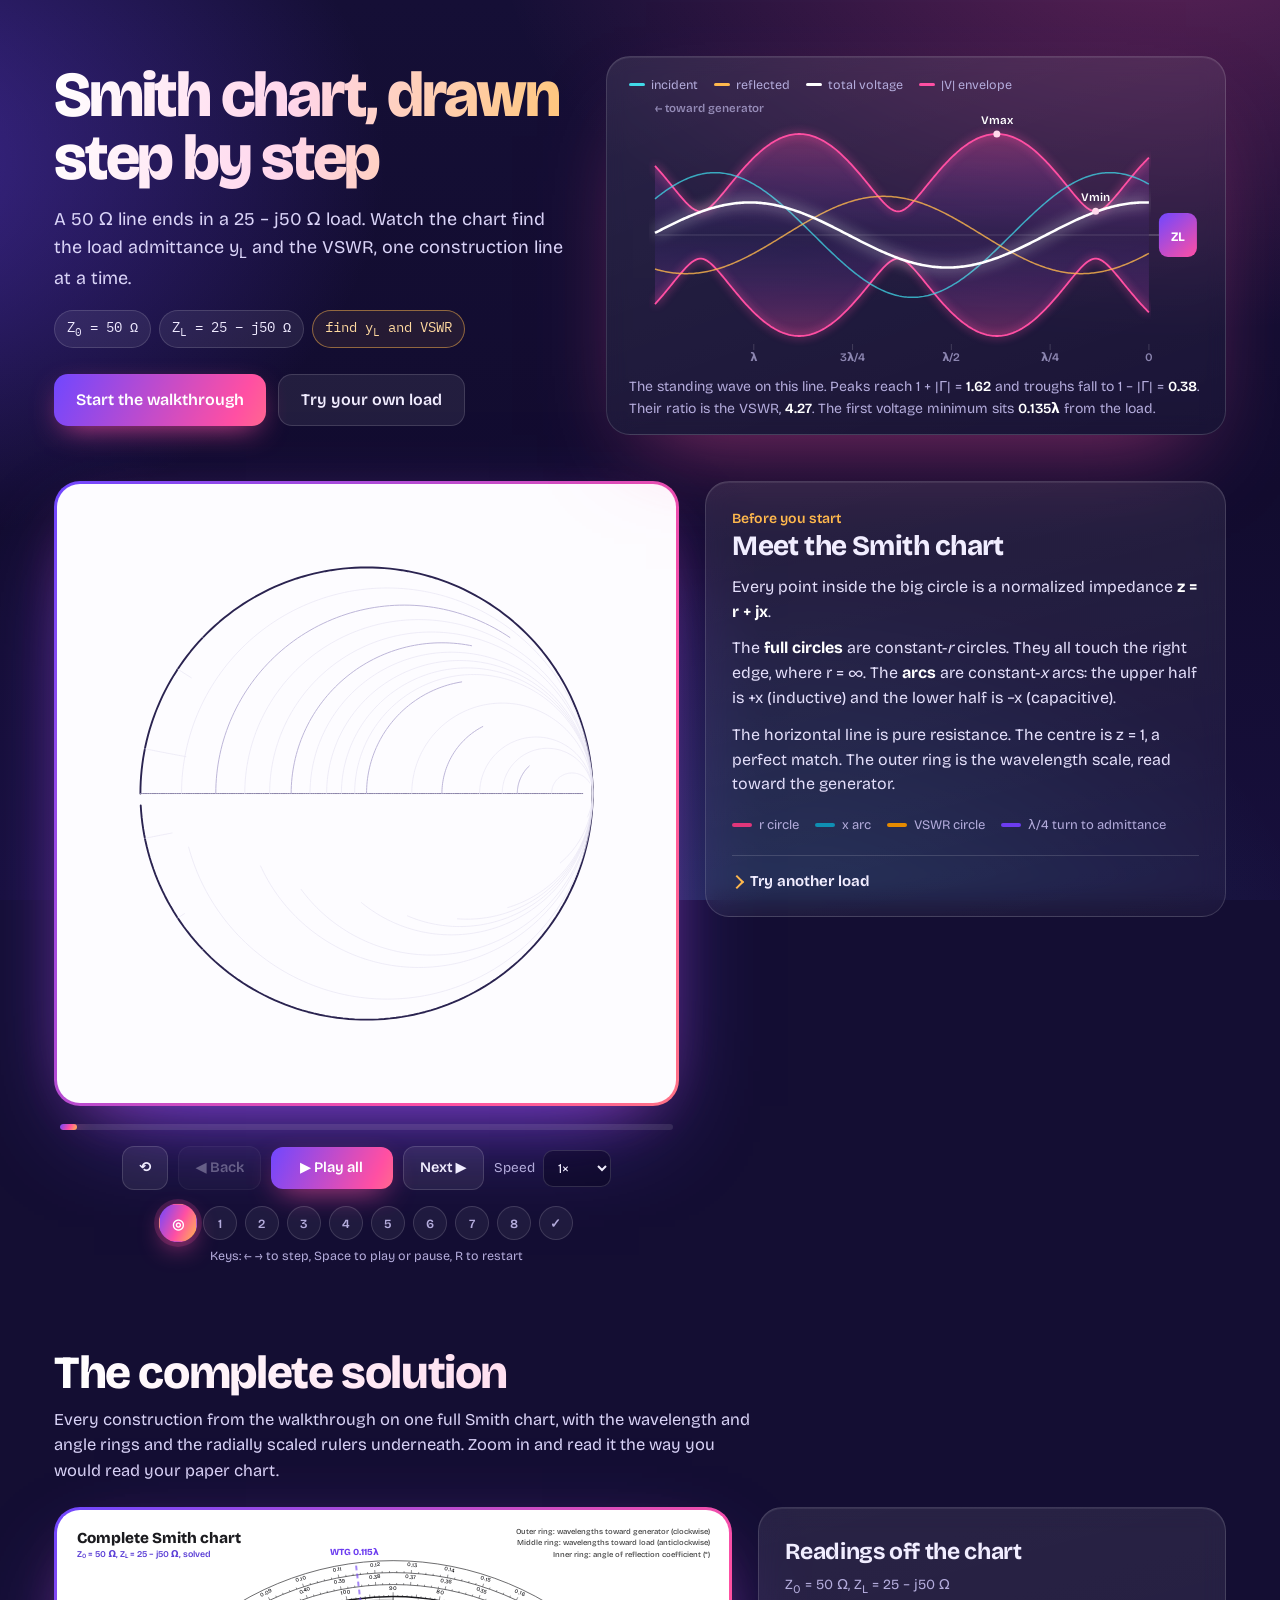
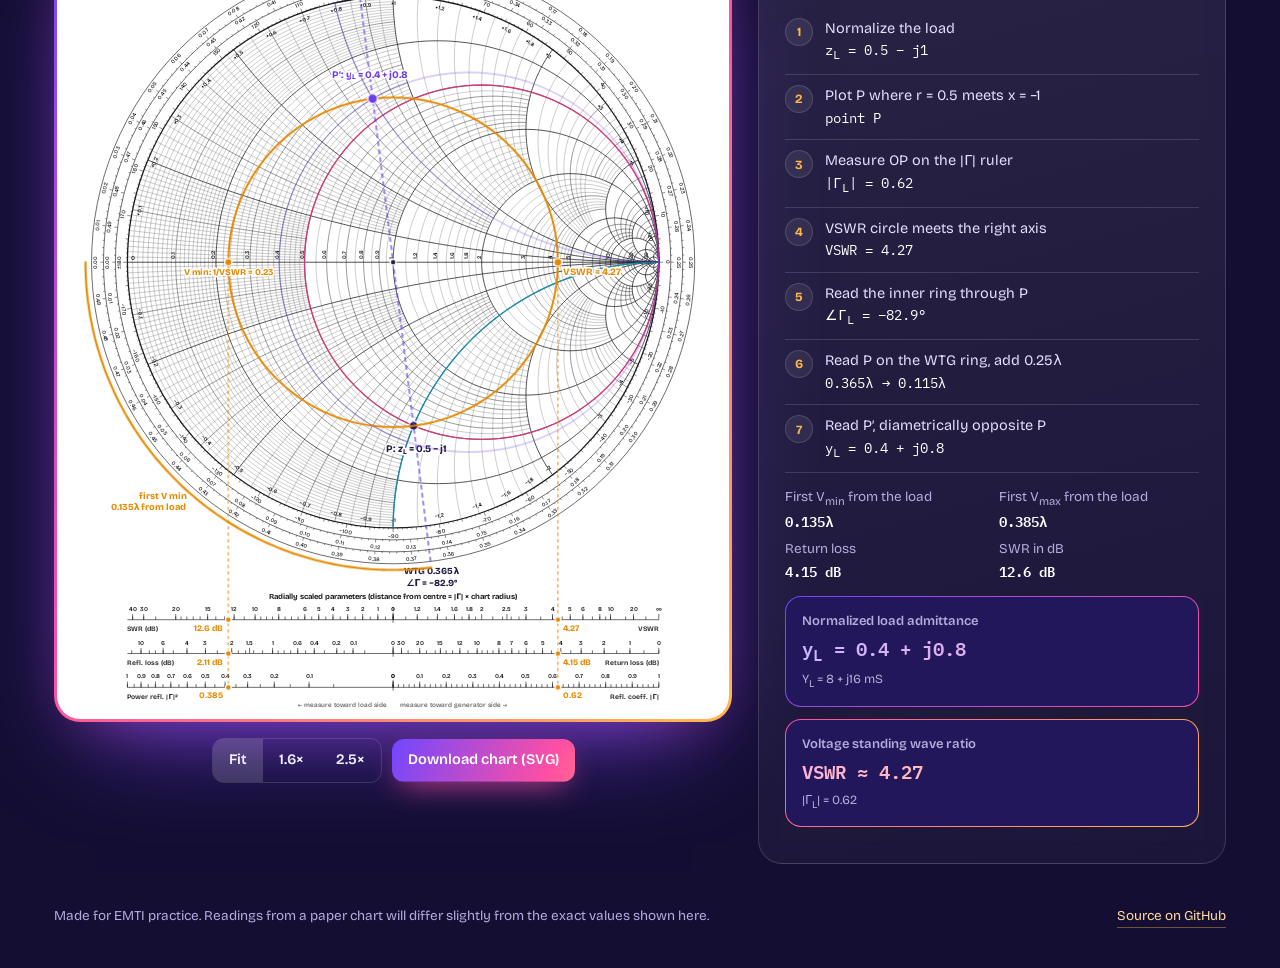
==== index.html @ 084d4ac6 "Redesign the site and add the complete Smith chart solution - New look: violet night background with" ====
<!DOCTYPE html>
<html lang="en">
<head>
<meta charset="utf-8">
<meta name="viewport" content="width=device-width, initial-scale=1">
<title>Smith Chart Simulator — Animated Solution</title>
<meta name="description" content="Animated, step-by-step Smith chart solution: find the normalized load admittance and VSWR for any load on a transmission line.">
<meta name="theme-color" content="#150f36">
<link rel="icon" href="data:image/svg+xml,%3Csvg xmlns='http://www.w3.org/2000/svg' viewBox='0 0 32 32'%3E%3Cdefs%3E%3ClinearGradient id='g' x1='0' y1='0' x2='1' y2='1'%3E%3Cstop offset='0' stop-color='%237047ff'/%3E%3Cstop offset='.55' stop-color='%23ff4fa3'/%3E%3Cstop offset='1' stop-color='%23ffb84d'/%3E%3C/linearGradient%3E%3C/defs%3E%3Ccircle cx='16' cy='16' r='14' fill='none' stroke='url(%23g)' stroke-width='3'/%3E%3Ccircle cx='21' cy='16' r='9' fill='none' stroke='url(%23g)' stroke-width='2'/%3E%3Cline x1='2' y1='16' x2='30' y2='16' stroke='url(%23g)' stroke-width='2'/%3E%3C/svg%3E">
<link rel="preconnect" href="https://fonts.googleapis.com">
<link rel="preconnect" href="https://fonts.gstatic.com" crossorigin>
<link href="https://fonts.googleapis.com/css2?family=Bricolage+Grotesque:opsz,wght@12..96,400..800&family=IBM+Plex+Mono:wght@400;600&display=swap" rel="stylesheet">
<style>
  :root{
    --night:#150f36; --night-2:#23175a; --violet:#7047ff; --magenta:#ff4fa3; --amber:#ffb84d; --cyan:#41d9e8;
    --text:#f1edff; --muted:#b4acdc; --glass:rgba(255,255,255,.06); --stroke:rgba(255,255,255,.14);
    --paper:#fdfcff; --ink:#221b45;
    --c-r:#e0367a; --c-x:#0f8fb3; --c-s:#e58a00; --c-y:#6c3cf0;
    --grad:linear-gradient(115deg,var(--violet),var(--magenta) 55%,var(--amber));
    --ease:cubic-bezier(.2,.7,.2,1);
  }
  *{box-sizing:border-box}
  html{scroll-behavior:smooth}
  html{background:#140e33}
  body{
    margin:0;min-height:100vh;color:var(--text);line-height:1.55;position:relative;
    font-family:"Bricolage Grotesque",system-ui,-apple-system,"Segoe UI",sans-serif;
  }
  body::before{
    content:"";position:fixed;inset:0;z-index:-1;pointer-events:none;
    background:
      radial-gradient(1100px 650px at 92% -8%, rgba(255,79,163,.30), transparent 62%),
      radial-gradient(900px 640px at -12% 18%, rgba(112,71,255,.45), transparent 60%),
      radial-gradient(900px 700px at 60% 112%, rgba(65,217,232,.16), transparent 62%),
      linear-gradient(180deg,#150f36 0%,#120c2f 55%,#170f3c 100%);
  }
  ::selection{background:rgba(255,79,163,.4)}
  :focus-visible{outline:2px solid var(--amber);outline-offset:3px;border-radius:8px}

  /* ---------- hero ---------- */
  .hero{max-width:1220px;margin:0 auto;padding:56px 24px 28px;display:grid;grid-template-columns:minmax(0,.95fr) minmax(0,1.15fr);gap:40px;align-items:center}
  .hero h1{
    margin:0 0 16px;font-size:clamp(38px,5.4vw,64px);line-height:.98;letter-spacing:-.035em;font-weight:800;
    font-variation-settings:"opsz" 96;text-wrap:balance;
    background:linear-gradient(100deg,#ffffff 0%,#ffd6ec 45%,#ffc677 100%);-webkit-background-clip:text;background-clip:text;color:transparent;
  }
  .lede{font-size:18px;color:#d9d3f7;max-width:46ch;margin:0 0 18px}
  .chips{display:flex;flex-wrap:wrap;gap:8px;margin:0 0 26px}
  .chip{font-family:"IBM Plex Mono",ui-monospace,monospace;font-size:13.5px;padding:6px 12px;border-radius:999px;background:rgba(255,255,255,.07);border:1px solid var(--stroke);color:#efeaff}
  .chip.find{border-color:rgba(255,184,77,.5);color:#ffd9a0;background:rgba(255,184,77,.08)}
  .cta{display:flex;flex-wrap:wrap;gap:12px}
  .rise{opacity:0;transform:translateY(14px);animation:rise .8s var(--ease) forwards}
  .rise.d1{animation-delay:.08s}.rise.d2{animation-delay:.18s}.rise.d3{animation-delay:.28s}.rise.d4{animation-delay:.38s}
  @keyframes rise{to{opacity:1;transform:none}}

  .wave-card{margin:0;border-radius:24px;padding:18px 18px 14px;background:linear-gradient(160deg,rgba(255,255,255,.09),rgba(255,255,255,.03));border:1px solid var(--stroke);box-shadow:0 40px 90px -40px rgba(255,79,163,.55),inset 0 1px 0 rgba(255,255,255,.08);backdrop-filter:blur(10px)}
  .wave-card canvas{width:100%;height:270px;display:block}
  .wave-card figcaption{font-size:14px;color:var(--muted);margin-top:8px;padding:0 4px}
  .wave-card figcaption b{color:#fff;font-weight:600}
  .wkey{display:flex;flex-wrap:wrap;gap:4px 16px;font-size:12.5px;color:var(--muted);padding:0 4px 4px}
  .wkey span{display:inline-flex;align-items:center;gap:6px}
  .wkey i{width:16px;height:3px;border-radius:2px;display:inline-block}

  /* ---------- buttons ---------- */
  .btn{
    font:inherit;font-weight:600;font-size:14.5px;color:var(--text);cursor:pointer;
    padding:10px 16px;border-radius:12px;border:1px solid var(--stroke);background:rgba(255,255,255,.07);
    transition:transform .18s var(--ease),background .25s,box-shadow .25s,border-color .25s,opacity .2s;
  }
  .btn:hover{background:rgba(255,255,255,.13);transform:translateY(-1px)}
  .btn:active{transform:translateY(0) scale(.97)}
  .btn:disabled{opacity:.35;cursor:default;transform:none}
  .btn.primary{
    border:none;color:#fff;background:var(--grad);background-size:160% 100%;background-position:0% 50%;
    box-shadow:0 10px 30px -10px rgba(255,79,163,.85);transition:transform .18s var(--ease),background-position .5s var(--ease),box-shadow .3s;
  }
  .btn.primary:hover{background-position:100% 50%;box-shadow:0 14px 36px -10px rgba(255,79,163,1)}
  .btn.big{padding:13px 22px;font-size:16px;border-radius:14px}

  /* ---------- lab ---------- */
  main{max-width:1220px;margin:0 auto;padding:18px 24px 40px;display:grid;grid-template-columns:minmax(0,1.2fr) minmax(0,1fr);gap:26px;align-items:start;scroll-margin-top:16px}
  .frame{
    padding:3px;border-radius:26px;
    background:linear-gradient(120deg,var(--violet),var(--magenta),var(--amber),var(--cyan),var(--violet));background-size:300% 300%;
    animation:flow 14s linear infinite;box-shadow:0 40px 100px -40px rgba(112,71,255,.9),0 20px 60px -30px rgba(255,79,163,.6);
  }
  @keyframes flow{0%{background-position:0% 50%}100%{background-position:300% 50%}}
  .paper{background:var(--paper);border-radius:23px;padding:12px}
  svg#chart{width:100%;height:auto;display:block}
  .halo{paint-order:stroke;stroke:#fff;stroke-width:4px;stroke-linejoin:round}
  .progress{height:6px;border-radius:99px;background:rgba(255,255,255,.1);margin:18px 6px 0;overflow:hidden}
  .progress i{display:block;height:100%;width:0;border-radius:99px;background:var(--grad);box-shadow:0 0 18px rgba(255,79,163,.8)}
  .controls{display:flex;flex-wrap:wrap;gap:10px;align-items:center;justify-content:center;margin-top:16px}
  .speed{display:flex;align-items:center;gap:8px;font-size:13.5px;color:var(--muted)}
  select,input{font:inherit;color:var(--text);background:rgba(10,6,32,.45);border:1px solid var(--stroke);border-radius:10px;padding:8px 10px;transition:border-color .2s,box-shadow .2s}
  select:focus,input:focus{outline:none;border-color:var(--magenta);box-shadow:0 0 0 3px rgba(255,79,163,.25)}
  select option{background:#1d1450}
  .dots{display:flex;flex-wrap:wrap;justify-content:center;gap:8px;margin:16px 0 6px}
  .dot{width:34px;height:34px;border-radius:50%;border:1px solid var(--stroke);background:rgba(255,255,255,.05);color:var(--muted);font:600 12.5px "Bricolage Grotesque",sans-serif;cursor:pointer;padding:0;
       transition:transform .3s var(--ease),background .35s,color .3s,box-shadow .35s,border-color .3s}
  .dot:hover{transform:translateY(-2px);border-color:rgba(255,255,255,.35)}
  .dot.done{background:rgba(255,255,255,.14);color:#fff}
  .dot.active{background:var(--grad);color:#fff;border-color:transparent;transform:scale(1.14);box-shadow:0 0 0 4px rgba(255,79,163,.18),0 8px 22px -6px rgba(255,79,163,.9)}
  .hint{font-size:12.5px;color:var(--muted);text-align:center;margin-top:6px}

  .panel{border-radius:24px;padding:26px 26px 22px;background:linear-gradient(165deg,rgba(255,255,255,.09),rgba(255,255,255,.035));border:1px solid var(--stroke);backdrop-filter:blur(12px);box-shadow:inset 0 1px 0 rgba(255,255,255,.08);position:sticky;top:16px}
  .stepno{font-size:14px;font-weight:600;color:var(--amber)}
  .panel h2{margin:2px 0 12px;font-size:28px;line-height:1.12;letter-spacing:-.02em;font-weight:750}
  .panel p{margin:0 0 12px;font-size:16px;color:#e4dffb}
  .panel b{color:#fff}
  .work{position:relative;background:rgba(10,6,32,.5);border:1px solid var(--stroke);border-radius:14px;padding:14px 16px 14px 20px;font-family:"IBM Plex Mono",ui-monospace,monospace;font-size:14px;line-height:1.8;overflow-x:auto;color:#fff}
  .work::before{content:"";position:absolute;left:0;top:10px;bottom:10px;width:4px;border-radius:4px;background:var(--grad)}
  .work:empty{display:none}
  .work .c{color:var(--muted);font-family:"Bricolage Grotesque",sans-serif;font-size:13.5px}
  .answer{display:grid;grid-template-columns:repeat(auto-fit,minmax(215px,1fr));gap:12px;margin:6px 0 14px}
  .ans{border-radius:16px;padding:14px 16px;border:1.5px solid transparent;animation:pop .6s var(--ease) both}
  .ans:nth-child(2){animation-delay:.12s}
  @keyframes pop{from{opacity:0;transform:translateY(10px) scale(.96)}to{opacity:1;transform:none}}
  .ans .k{font-size:13px;font-weight:600;color:var(--muted)}
  .ans .v{font-family:"IBM Plex Mono",monospace;font-size:19px;white-space:nowrap;font-weight:600;margin:4px 0 2px;background-clip:text;-webkit-background-clip:text;color:transparent}
  .ans .s{font-size:12.5px;color:var(--muted)}
  .ans.y{background:linear-gradient(#21175a,#21175a) padding-box,linear-gradient(135deg,var(--violet),var(--magenta)) border-box}
  .ans.y .v{background-image:linear-gradient(90deg,#c9b8ff,#ff9fd0)}
  .ans.s1{background:linear-gradient(#21175a,#21175a) padding-box,linear-gradient(135deg,var(--magenta),var(--amber)) border-box}
  .ans.s1 .v{background-image:linear-gradient(90deg,#ffb1d6,#ffcf80)}
  .legend{display:flex;flex-wrap:wrap;gap:8px 16px;margin-top:18px;font-size:13px;color:var(--muted)}
  .legend span{display:inline-flex;align-items:center;gap:7px}
  .legend i{width:20px;height:4px;border-radius:2px;display:inline-block}
  details.inputs{margin-top:20px;border-top:1px solid var(--stroke);padding-top:14px}
  details.inputs summary{cursor:pointer;font-weight:650;font-size:15px;list-style:none;display:flex;align-items:center;gap:8px}
  details.inputs summary::-webkit-details-marker{display:none}
  details.inputs summary::before{content:"";width:8px;height:8px;border-right:2px solid var(--amber);border-bottom:2px solid var(--amber);transform:rotate(-45deg);transition:transform .25s var(--ease)}
  details.inputs[open] summary::before{transform:rotate(45deg)}
  .form{display:grid;grid-template-columns:repeat(3,minmax(0,1fr));gap:10px;margin-top:12px}
  .form label{font-size:12.5px;color:var(--muted);display:flex;flex-direction:column;gap:5px}
  .form input{width:100%}
  .form .row{grid-column:1/-1;display:flex;gap:12px;align-items:center;flex-wrap:wrap}
  .err{color:#ff8fb8;font-size:13.5px}

  footer{max-width:1220px;margin:0 auto;padding:6px 24px 40px;color:var(--muted);font-size:13.5px;display:flex;flex-wrap:wrap;gap:8px 20px;justify-content:space-between}
  footer a{color:#ffd9a0;text-decoration:none;border-bottom:1px solid rgba(255,184,77,.4);transition:color .2s,border-color .2s}
  footer a:hover{color:#fff;border-color:#fff}


  /* ---------- complete solution ---------- */
  .complete{max-width:1220px;margin:0 auto;padding:44px 24px 36px}
  .complete-head h2{text-wrap:balance;margin:0 0 10px;font-size:clamp(30px,4vw,46px);line-height:1.02;letter-spacing:-.03em;font-weight:800;
    background:linear-gradient(100deg,#ffffff 0%,#ffd6ec 50%,#ffc677 100%);-webkit-background-clip:text;background-clip:text;color:transparent}
  .complete-head p{color:#d9d3f7;max-width:64ch;margin:0 0 24px;font-size:16.5px}
  .complete-grid{display:grid;grid-template-columns:minmax(0,1.45fr) minmax(0,1fr);gap:26px;align-items:start}
  .frame.still{animation:none;background:linear-gradient(135deg,#7047ff,#ff4fa3 50%,#ffb84d)}
  .sheet-scroll{overflow:auto;background:#fff;padding:6px;-webkit-overflow-scrolling:touch}
  #full{width:100%;height:auto;display:block;transition:width .35s var(--ease)}
  .seg{display:inline-flex;border:1px solid var(--stroke);border-radius:12px;overflow:hidden}
  .seg .btn{border:none;border-radius:0;background:transparent}
  .seg .btn[aria-pressed="true"]{background:rgba(255,255,255,.16)}
  .seg .btn:hover{transform:none}
  .solution h3{margin:0 0 4px;font-size:23px;letter-spacing:-.015em}
  .solution .sub{color:var(--muted);font-size:14px;margin:0 0 10px}
  .readings{list-style:none;counter-reset:rd;margin:0 0 14px;padding:0}
  .readings li{counter-increment:rd;display:grid;grid-template-columns:28px minmax(0,1fr);column-gap:12px;padding:10px 0;border-bottom:1px solid var(--stroke)}
  .readings li::before{content:counter(rd);grid-row:span 2;width:26px;height:26px;border-radius:50%;background:rgba(255,255,255,.07);border:1px solid var(--stroke);display:grid;place-items:center;font-size:12.5px;font-weight:700;color:var(--amber)}
  .readings .rk{font-size:14.5px;color:#e4dffb}
  .readings .rv{font-family:"IBM Plex Mono",ui-monospace,monospace;font-size:14px;color:#fff}
  .extras{display:grid;grid-template-columns:1fr 1fr;gap:8px 14px;margin:0 0 14px;font-size:13.5px;color:var(--muted)}
  .extras b{display:block;font-family:"IBM Plex Mono",monospace;color:#fff;font-size:14px;font-weight:600}
  #full .sd{stroke-dasharray:1 1;stroke-dashoffset:1}
  .in-view #full .sd{animation:drawin 1.1s var(--ease) forwards;animation-delay:var(--d)}
  #full .fd{opacity:0}
  .in-view #full .fd{animation:fadein .6s var(--ease) forwards;animation-delay:var(--d)}
  @keyframes drawin{to{stroke-dashoffset:0}}
  @keyframes fadein{to{opacity:1}}
  @media (max-width:940px){.complete-grid{grid-template-columns:1fr}.solution{position:static}}
  @media (max-width:520px){.complete{padding-left:16px;padding-right:16px}.extras{grid-template-columns:1fr}}
  @media (prefers-reduced-motion:reduce){
    #full .sd{stroke-dasharray:none;stroke-dashoffset:0;animation:none!important}
    #full .fd{opacity:1;animation:none!important}
    #full{transition:none}
  }
  @media (max-width:940px){
    .hero{grid-template-columns:1fr;padding-top:36px;gap:26px}
    main{grid-template-columns:1fr}
    .panel{position:static}
  }
  @media (max-width:520px){
    .wave-card canvas{height:210px}
    .panel{padding:20px 18px}
    .panel h2{font-size:24px}
    .hero,main,footer{padding-left:16px;padding-right:16px}
  }
  @media (prefers-reduced-motion:reduce){
    html{scroll-behavior:auto}
    .rise{animation:none;opacity:1;transform:none}
    .frame{animation:none}
    .ans{animation:none}
    .btn,.dot{transition:none}
  }
</style>
</head>
<body>
<header class="hero">
  <div>
    <h1 class="rise">Smith chart, drawn step by step</h1>
    <p class="lede rise d1" id="lede">A 50 Ω line ends in a 25 − j50 Ω load. Watch the chart find the load admittance y<sub>L</sub> and the VSWR, one construction line at a time.</p>
    <div class="chips rise d2" id="chips"></div>
    <div class="cta rise d3">
      <button class="btn primary big" id="hStart">Start the walkthrough</button>
      <button class="btn big" id="hTry">Try your own load</button>
    </div>
  </div>
  <figure class="wave-card rise d4">
    <div class="wkey">
      <span><i style="background:#41d9e8"></i>incident</span>
      <span><i style="background:#ffb84d"></i>reflected</span>
      <span><i style="background:#fff"></i>total voltage</span>
      <span><i style="background:#ff4fa3"></i>|V| envelope</span>
    </div>
    <canvas id="wave" aria-label="Animated standing wave on the transmission line"></canvas>
    <figcaption id="waveCap"></figcaption>
  </figure>
</header>

<main id="lab">
  <section id="stage">
    <div class="frame"><div class="paper">
      <svg id="chart" viewBox="0 0 600 600" role="img" aria-label="Animated Smith chart">
        <g id="grid"></g>
        <g id="ov"></g>
      </svg>
    </div></div>
    <div class="progress"><i id="pfill"></i></div>
    <div class="controls">
      <button class="btn" id="bRestart" title="Restart (R)" aria-label="Restart">⟲</button>
      <button class="btn" id="bBack" title="Previous step (←)">◀ Back</button>
      <button class="btn primary" id="bPlay" title="Play all / pause (Space)" style="min-width:122px">▶ Play all</button>
      <button class="btn" id="bNext" title="Next step (→)">Next ▶</button>
      <label class="speed">Speed
        <select id="speed"><option value="0.5">0.5×</option><option value="1" selected>1×</option><option value="1.5">1.5×</option><option value="2">2×</option></select>
      </label>
    </div>
    <div class="dots" id="dots"></div>
    <div class="hint">Keys: ← → to step, Space to play or pause, R to restart</div>
  </section>

  <aside class="panel">
    <div id="pcontent">
      <div class="stepno" id="stepno"></div>
      <h2 id="stitle"></h2>
      <div id="sbody"></div>
      <div class="work" id="swork"></div>
    </div>
    <div class="legend">
      <span><i style="background:var(--c-r)"></i>r circle</span>
      <span><i style="background:var(--c-x)"></i>x arc</span>
      <span><i style="background:var(--c-s)"></i>VSWR circle</span>
      <span><i style="background:var(--c-y)"></i>λ/4 turn to admittance</span>
    </div>
    <details class="inputs" id="tryBox">
      <summary>Try another load</summary>
      <form class="form" id="form">
        <label><span>Z₀ (Ω)</span><input id="iZ0" type="number" step="any" value="50"></label>
        <label><span>R<sub>L</sub> (Ω)</span><input id="iR" type="number" step="any" value="25"></label>
        <label><span>X<sub>L</sub> (Ω)</span><input id="iX" type="number" step="any" value="-50"></label>
        <div class="row"><button class="btn primary" type="submit">Solve this load</button><span class="err" id="err" role="alert"></span></div>
      </form>
    </details>
  </aside>
</main>

<section class="complete" id="complete">
  <div class="complete-head">
    <h2>The complete solution</h2>
    <p>Every construction from the walkthrough on one full Smith chart, with the wavelength and angle rings and the radially scaled rulers underneath. Zoom in and read it the way you would read your paper chart.</p>
  </div>
  <div class="complete-grid">
    <div>
      <div class="frame still"><div class="paper sheet-scroll" id="sheetScroll">
        <svg id="full" viewBox="0 0 820 990" role="img" aria-label="Complete Smith chart with the full solution drawn on it"><g id="fGrid"></g><g id="fSol"></g></svg>
      </div></div>
      <div class="controls">
        <div class="seg" role="group" aria-label="Zoom">
          <button class="btn" data-zoom="100" aria-pressed="true">Fit</button>
          <button class="btn" data-zoom="160" aria-pressed="false">1.6×</button>
          <button class="btn" data-zoom="250" aria-pressed="false">2.5×</button>
        </div>
        <button class="btn primary" id="dlSvg">Download chart (SVG)</button>
      </div>
    </div>
    <aside class="panel solution">
      <h3>Readings off the chart</h3>
      <p class="sub" id="solSub"></p>
      <ol class="readings" id="readings"></ol>
      <div class="extras" id="extras"></div>
      <div class="answer" id="finalAns"></div>
    </aside>
  </div>
</section>

<footer>
  <span>Made for EMTI practice. Readings from a paper chart will differ slightly from the exact values shown here.</span>
  <a href="https://github.com/shourayaVishnoi/smith-chart-simulator">Source on GitHub</a>
</footer>

<script>
(() => {
  const NS = 'http://www.w3.org/2000/svg';
  const CX = 300, CY = 300, RAD = 228;
  const FONT = 'Bricolage Grotesque, system-ui, sans-serif';
  const gridG = document.getElementById('grid');
  const ov = document.getElementById('ov');
  const COL = {red:'#e0367a', blue:'#0f8fb3', green:'#e58a00', purple:'#6c3cf0', ink:'#221b45'};
  const reduceMotion = window.matchMedia && matchMedia('(prefers-reduced-motion: reduce)').matches;

  // ---------- math helpers ----------
  const clamp = (v, a=0, b=1) => Math.min(b, Math.max(a, v));
  const ease = t => t < .5 ? 2*t*t : 1 - Math.pow(-2*t + 2, 2)/2;
  const seg = (p, a, b) => clamp((p - a) / (b - a));
  const px = (u, v) => [CX + RAD*u, CY - RAD*v];
  function gam(r, x){ const d = (r+1)*(r+1) + x*x; return [(r*r + x*x - 1)/d, 2*x/d]; }
  function circlePts(cu, cv, rho, a0, a1, n=240){
    const pts = [];
    for (let i = 0; i <= n; i++){ const a = a0 + (a1 - a0)*i/n; pts.push([cu + rho*Math.cos(a), cv + rho*Math.sin(a)]); }
    return pts;
  }
  function rPts(r){ const c = r/(1+r), rho = 1/(1+r); return circlePts(c, 0, rho, Math.PI, -Math.PI); }
  function xPts(x, n=200){
    if (Math.abs(x) < 1e-12){ const pts=[]; for(let i=0;i<=n;i++) pts.push([-1 + 2*i/n, 0]); return pts; }
    const ax = Math.abs(x), s = Math.sign(x), g0 = gam(0, ax);
    let a0 = Math.atan2(g0[1] - 1/ax, g0[0] - 1);
    while (a0 < Math.PI/2) a0 += 2*Math.PI;
    while (a0 > 1.5*Math.PI) a0 -= 2*Math.PI;
    return circlePts(1, 1/ax, 1/ax, a0, 1.5*Math.PI, n).map(p => [p[0], s*p[1]]);
  }
  const f = (v, d=3) => (+v.toFixed(d)).toString().replace('-', '−');
  const fc = (re, im, d=3) => `${f(re,d)} ${im < 0 ? '−' : '+'} j${f(Math.abs(im),d)}`;
  const wtg = th => { const deg = th*180/Math.PI; return (((180 - deg)/720) % 0.5 + 0.5) % 0.5; };

  // ---------- svg helpers ----------
  function el(tag, attrs, parent){ const e = document.createElementNS(NS, tag); for (const k in attrs) e.setAttribute(k, attrs[k]); (parent || ov).appendChild(e); return e; }
  function pathD(pts, p){
    if (p <= 0) return '';
    const n = pts.length - 1, fr = p*n, k = Math.floor(fr);
    let d = '';
    for (let i = 0; i <= Math.min(k, n); i++){ const [X, Y] = px(pts[i][0], pts[i][1]); d += (i ? 'L' : 'M') + X.toFixed(2) + ' ' + Y.toFixed(2); }
    if (k < n){ const t = fr - k, a = pts[k], b = pts[k+1]; const [X, Y] = px(a[0] + (b[0]-a[0])*t, a[1] + (b[1]-a[1])*t); d += 'L' + X.toFixed(2) + ' ' + Y.toFixed(2); }
    return d;
  }
  function stroke(pts, p, color, w, extra={}, parent){
    const d = pathD(pts, p); if (!d) return null;
    return el('path', Object.assign({d, fill:'none', stroke:color, 'stroke-width':w, 'stroke-linecap':'round', 'stroke-linejoin':'round'}, extra), parent);
  }
  function text(u, v, str, o={}, parent){
    const [X, Y] = px(u, v);
    const t = el('text', {x:X, y:Y, 'text-anchor':o.anchor || 'middle', 'dominant-baseline':'middle', fill:o.color || COL.ink,
      'font-size':o.size || 13, 'font-weight':o.weight || 650, opacity:o.op ?? 1, class:o.halo === false ? '' : 'halo', 'font-family':FONT}, parent);
    t.textContent = str; return t;
  }
  function dot(u, v, r, color, op=1){ const [X, Y] = px(u, v); return el('circle', {cx:X, cy:Y, r:Math.max(0, r), fill:color, stroke:'#fff', 'stroke-width':1.8, opacity:op}); }
  function ring(u, v, r, color, op){ const [X, Y] = px(u, v); return el('circle', {cx:X, cy:Y, r:Math.max(0, r), fill:'none', stroke:color, 'stroke-width':2.2, opacity:op}); }
  function pointLabel(u, v, str, color, op=1, k=0.08){
    const m = Math.hypot(u, v);
    const dx = m < 1e-6 ? 0.6 : u/m, dy = m < 1e-6 ? 0.8 : v/m;
    return text(u + dx*k, v + dy*k, str, {color, op, size:13.5, anchor: dx > 0.35 ? 'start' : dx < -0.35 ? 'end' : 'middle'});
  }

  // ---------- model ----------
  let M;
  function compute(Z0, RL, XL){
    const r = RL/Z0, x = XL/Z0;
    const [gu, gv] = gam(r, x);
    const mag = Math.hypot(gu, gv), th = Math.atan2(gv, gu);
    const s = mag < 1 - 1e-12 ? (1 + mag)/(1 - mag) : Infinity;
    const d = r*r + x*x, g = r/d, b = -x/d;
    const w1 = wtg(th), w2 = (w1 + 0.25) % 0.5;
    const dmax = ((th/(4*Math.PI)) % 0.5 + 0.5) % 0.5, dmin = (dmax + 0.25) % 0.5;
    return {Z0, RL, XL, r, x, gu, gv, mag, th, s, g, b, w1, w2, dmax, dmin, yu:-gu, yv:-gv};
  }

  // ---------- grid ----------
  const R_MAJ = [0.2, 0.5, 1, 2, 5], R_MIN = [0.1, 0.3, 0.4, 0.6, 0.7, 0.8, 0.9, 1.5, 3, 4, 10];
  let gridPieces = null, lastGridP = -1;
  function buildGrid(){
    const pcs = [];
    pcs.push({pts:rPts(0), color:'#2a2350', w:1.9});
    pcs.push({pts:xPts(0), color:'#8a83a8', w:1});
    R_MIN.forEach(r => pcs.push({pts:rPts(r), color:'#e8e5f3', w:0.7}));
    R_MAJ.forEach(r => pcs.push({pts:rPts(r), color:'#bdb6d8', w:1}));
    R_MIN.forEach(x => { pcs.push({pts:xPts(x), color:'#e8e5f3', w:0.7}); pcs.push({pts:xPts(-x), color:'#e8e5f3', w:0.7}); });
    R_MAJ.forEach(x => { pcs.push({pts:xPts(x), color:'#bdb6d8', w:1}); pcs.push({pts:xPts(-x), color:'#bdb6d8', w:1}); });
    gridPieces = pcs;
  }
  function drawGrid(p){
    if (Math.abs(p - lastGridP) < 1e-9) return;
    lastGridP = p;
    gridG.innerHTML = '';
    const N = gridPieces.length;
    gridPieces.forEach((pc, k) => stroke(pc.pts, ease(seg(p, 0.6*k/N, 0.6*k/N + 0.3)), pc.color, pc.w, {}, gridG));
    const lp = seg(p, 0.55, 0.95);
    if (lp > 0){
      const ringG = el('g', {opacity:lp}, gridG);
      const [cx, cy] = px(0, 0);
      el('circle', {cx, cy, r:RAD*1.075, fill:'none', stroke:'#d6d1ea', 'stroke-width':1}, ringG);
      for (let i = 0; i < 50; i++){
        const th = (180 - 720*i*0.01)*Math.PI/180;
        const big = i % 5 === 0, r2 = big ? 1.055 : 1.03;
        const [x1, y1] = px(Math.cos(th), Math.sin(th)), [x2, y2] = px(r2*Math.cos(th), r2*Math.sin(th));
        el('line', {x1, y1, x2, y2, stroke: big ? '#8a83a8' : '#c4bedb', 'stroke-width': big ? 1.2 : 0.8}, ringG);
        if (big) text(1.13*Math.cos(th), 1.13*Math.sin(th), i === 0 ? '0' : (i/100).toFixed(2), {size:10, weight:500, color:'#8a83a8', halo:false}, ringG);
      }
      R_MAJ.forEach(r => { const u = gam(r, 0)[0]; text(u + 0.012, 0.032, f(r), {size:10, weight:600, color:'#756e95', anchor:'start'}, ringG); });
      text(-0.985, 0.032, '0', {size:10, weight:600, color:'#756e95', anchor:'start'}, ringG);
      R_MAJ.forEach(x => [x, -x].forEach(xx => {
        const g0 = gam(0, xx);
        text(0.915*g0[0], 0.915*g0[1], (xx > 0 ? '+j' : '−j') + f(Math.abs(xx)), {size:10, weight:600, color:'#756e95'}, ringG);
      }));
      const t = el('text', {x:12, y:590, 'font-size':11, fill:'#8a83a8', 'font-family':FONT}, ringG);
      t.textContent = 'Outer scale: wavelengths toward generator (clockwise)';
    }
  }

  // ---------- steps ----------
  const steps = [
    { dot:'◎', dur:3600,
      info: m => ({
        title:'Meet the Smith chart',
        body:`<p>Every point inside the big circle is a normalized impedance <b>z = r + jx</b>.</p>
        <p>The <b>full circles</b> are constant-<i>r</i> circles. They all touch the right edge, where r = ∞. The <b>arcs</b> are constant-<i>x</i> arcs: the upper half is +x (inductive) and the lower half is −x (capacitive).</p>
        <p>The horizontal line is pure resistance. The centre is z = 1, a perfect match. The outer ring is the wavelength scale, read toward the generator.</p>`,
        work:'' }),
      draw: () => {} },
    { dot:'1', dur:1600,
      info: m => ({
        title:'Normalize the load',
        body:`<p>The chart only works with normalized values, so divide the load by Z<sub>0</sub> first. The centre O (z = 1 + j0) is your reference point.</p>`,
        work:`z<sub>L</sub> = Z<sub>L</sub> / Z<sub>0</sub><br>&nbsp;&nbsp;&nbsp;= (${fc(m.RL, m.XL)}) / ${f(m.Z0)}<br>&nbsp;&nbsp;&nbsp;= <b>${fc(m.r, m.x)}</b><br><span class="c">So r = ${f(m.r)} and x = ${f(m.x)}.</span>` }),
      draw: (m, p) => { const e = ease(p); dot(0, 0, 5*e, COL.ink); text(0.03, -0.055, 'O (z = 1)', {size:12, op:e, anchor:'start'}); } },
    { dot:'2', dur:2200,
      info: m => ({
        title:`Find the r = ${f(m.r)} circle`,
        body:`<p>Find the constant-resistance circle for <b>r = ${f(m.r)}</b>. It crosses the horizontal axis at the point marked ${f(m.r)}. The point we want lies somewhere on this circle.</p>`,
        work:`<span class="c">Centre of the r-circle: (r/(1+r), 0) = (${f(m.r/(1+m.r))}, 0)<br>Radius: 1/(1+r) = ${f(1/(1+m.r))}</span>` }),
      draw: (m, p) => {
        stroke(rPts(m.r), ease(p), COL.red, 2.8);
        const c = m.r/(1+m.r), rho = 1/(1+m.r);
        text(c, rho > 0.25 ? rho - 0.06 : rho + 0.045, `r = ${f(m.r)}`, {color:COL.red, op:seg(p, .6, 1), size:13.5});
      } },
    { dot:'3', dur:2200,
      info: m => ({
        title:`Find the x = ${f(m.x)} arc`,
        body: Math.abs(m.x) < 1e-12
          ? `<p>x = 0, so the load is purely resistive and the point lies on the horizontal axis.</p>`
          : `<p>x is <b>${m.x < 0 ? 'negative (capacitive)' : 'positive (inductive)'}</b>, so look in the <b>${m.x < 0 ? 'lower' : 'upper'} half</b>. Start at <b>${m.x < 0 ? '−' : '+'}j${f(Math.abs(m.x))}</b> on the rim and follow that arc toward the right edge.</p>`,
        work: Math.abs(m.x) < 1e-12 ? '' : `<span class="c">Centre of the x-arc: (1, 1/x) = (1, ${f(1/m.x)})<br>Radius: 1/|x| = ${f(1/Math.abs(m.x))}</span>` }),
      draw: (m, p) => {
        stroke(xPts(m.x), ease(p), COL.blue, 2.8);
        if (Math.abs(m.x) > 1e-12){ const g0 = gam(0, m.x); text(0.8*g0[0] - 0.03, 0.8*g0[1], `x = ${f(m.x)}`, {color:COL.blue, op:seg(p, .6, 1), size:13.5, anchor:'end'}); }
      } },
    { dot:'4', dur:1600,
      info: m => ({
        title:'Plot z<sub>L</sub> where they cross',
        body:`<p>The r circle and the x arc cross at one point. That point is <b>z<sub>L</sub> = ${fc(m.r, m.x)}</b>. Label it <b>P</b>.</p>
              <p>The distance OP, as a fraction of the chart's radius, is the size of the reflection coefficient |Γ<sub>L</sub>|.</p>`,
        work:`Γ<sub>L</sub> = (z<sub>L</sub> − 1)/(z<sub>L</sub> + 1)<br>&nbsp;&nbsp;&nbsp;= ${fc(m.gu, m.gv)}<br>|Γ<sub>L</sub>| = <b>${f(m.mag)}</b>&nbsp;&nbsp;∠Γ<sub>L</sub> = ${f(m.th*180/Math.PI, 1)}°` }),
      draw: (m, p) => {
        const e = ease(seg(p, 0, .5)), pp = seg(p, .3, 1);
        if (pp > 0 && pp < 1) ring(m.gu, m.gv, 6 + 22*pp, COL.ink, 1 - pp);
        dot(m.gu, m.gv, 6*e, COL.ink);
        pointLabel(m.gu, m.gv, `P: z = ${fc(m.r, m.x)}`, COL.ink, seg(p, .4, .9));
      } },
    { dot:'5', dur:3000,
      info: m => ({
        title:'Draw the constant-VSWR circle',
        body:`<p>Put the compass point on <b>O</b>, open it to <b>P</b>, and draw a full circle.</p>
              <p>|Γ| stays the same everywhere on a lossless line. So moving along the line only moves you <b>around this circle</b>, and every impedance on the line sits on it.</p>`,
        work:`<span class="c">Circle radius = OP = |Γ<sub>L</sub>| × (chart radius)</span><br>|Γ<sub>L</sub>| = ${f(m.mag)}` }),
      draw: (m, p) => {
        const p1 = ease(seg(p, 0, .25)), p2 = ease(seg(p, .25, 1));
        stroke([[0,0],[m.gu, m.gv]], p1, COL.green, 2, {'stroke-dasharray':'5 4'});
        if (p1 >= 1 && m.mag > 0.12) text(m.gu/2 + 0.03, m.gv/2, `|Γ| = ${f(m.mag, 2)}`, {color:COL.green, size:12, anchor:'start'});
        stroke(circlePts(0, 0, m.mag, m.th, m.th - 2*Math.PI, 360), p2, COL.green, 2.8);
        dot(0, 0, 5, COL.ink); dot(m.gu, m.gv, 6, COL.ink);
      } },
    { dot:'6', dur:2400,
      info: m => ({
        title:'Read the VSWR',
        body: isFinite(m.s)
          ? `<p>Follow the circle to where it crosses the <b>right half</b> of the horizontal axis. The r value there <b>is the VSWR</b>: about <b>${f(m.s, 2)}</b>.</p>
             <p>The crossing on the left half gives 1/VSWR ≈ ${f(1/m.s, 2)}. That is the normalized impedance at a voltage minimum.</p>`
          : `<p>|Γ| = 1, so the circle is the rim itself and the VSWR is infinite. All the power is reflected.</p>`,
        work: isFinite(m.s)
          ? `VSWR = (1 + |Γ|)/(1 − |Γ|)<br>&nbsp;&nbsp;&nbsp;&nbsp;&nbsp;= ${f(1 + m.mag)}/${f(1 - m.mag)}<br>&nbsp;&nbsp;&nbsp;&nbsp;&nbsp;= <b>${f(m.s, 2)}</b><br><span class="c">On a paper chart, expect a reading within about ±0.1 of this.</span>`
          : `VSWR = ∞` }),
      draw: (m, p) => {
        if (isFinite(m.s) && m.s < 60) stroke(rPts(m.s), ease(seg(p, 0, .6)), COL.green, 1.6, {'stroke-dasharray':'4 4', opacity:.8});
        const e = ease(seg(p, .4, .8));
        dot(m.mag, 0, 6*e, COL.green);
        if (m.mag > 0.02) dot(-m.mag, 0, 4.5*e, COL.green, .8);
        const lo = seg(p, .6, 1);
        if (isFinite(m.s)){
          text(m.mag + 0.02, -0.075, `VSWR ≈ ${f(m.s, 2)}`, {color:COL.green, op:lo, size:14, anchor: m.mag > 0.75 ? 'end' : 'start'});
          if (m.mag > 0.02) text(-m.mag, -0.075, `1/VSWR ≈ ${f(1/m.s, 2)}`, {color:COL.green, op:lo*.85, size:11.5});
        } else text(0.98, -0.075, 'VSWR = ∞', {color:COL.green, op:lo, size:14, anchor:'end'});
      } },
    { dot:'7', dur:4200,
      info: m => {
        const sum = m.w1 + 0.25;
        return {
          title:'Rotate 180° to get the admittance',
          body:`<p>Moving λ/4 along the line turns z into y = 1/z. On the chart, λ/4 is <b>half a turn (180°)</b> around the VSWR circle.</p>
                <p>In practice: draw a straight line from <b>P</b> through <b>O</b> to the other side of the circle. Where it lands, <b>P′</b>, is y<sub>L</sub>.</p>`,
          work:`<span class="c">On the outer (WTG) scale:</span><br>P at ${f(m.w1)}λ<br>+ 0.25λ → ${f(sum)}λ${sum >= 0.5 ? ` − 0.5λ = ${f(m.w2)}λ` : ''}<br>P′ at <b>${f(m.w2)}λ</b><br><span class="c">(One full turn of the chart = 0.5λ.)</span>`
        };
      },
      draw: (m, p) => {
        const pa = ease(seg(p, 0, .18)), pb = ease(seg(p, .18, .78)), pc = ease(seg(p, .78, 1));
        const radial = (th, q) => stroke([[0,0],[1.075*Math.cos(th), 1.075*Math.sin(th)]], q, COL.purple, 1.3, {'stroke-dasharray':'3 4', opacity:.85});
        const wlab = (th, w) => text(1.2*Math.cos(th), 1.2*Math.sin(th), `${f(w)}λ`, {color:COL.purple, size:12.5, anchor: Math.cos(th) > .4 ? 'start' : Math.cos(th) < -.4 ? 'end' : 'middle'});
        radial(m.th, pa); if (pa >= 1) wlab(m.th, m.w1);
        stroke(circlePts(0, 0, m.mag, m.th, m.th - Math.PI, 180), pb, COL.purple, 3.4, {opacity:.9});
        if (pb > 0 && pb < 1){
          const a = m.th - Math.PI*pb;
          dot(m.mag*Math.cos(a), m.mag*Math.sin(a), 6.5, COL.purple);
          text(0, 0.11, `${Math.round(180*pb)}°`, {color:COL.purple, size:13});
        }
        if (pc > 0){
          stroke([[m.gu, m.gv],[m.yu, m.yv]], pc, COL.purple, 1.6, {'stroke-dasharray':'6 4'});
          radial(m.th + Math.PI, pc);
          if (pc >= 1) wlab(m.th + Math.PI, m.w2);
        }
        dot(m.gu, m.gv, 6, COL.ink);
        if (pb >= 1){ dot(m.yu, m.yv, 6.5, COL.purple); pointLabel(m.yu, m.yv, 'P′', COL.purple, 1, 0.07); }
      } },
    { dot:'8', dur:2600,
      info: m => ({
        title:'Read y<sub>L</sub> at P′',
        body:`<p>Read P′ like any other point. It sits on the <b>${f(m.g)}</b> circle and the <b>${m.b < 0 ? '−' : '+'}${f(Math.abs(m.b))}</b> arc. Because P′ is an admittance, call these <b>g</b> (conductance) and <b>b</b> (susceptance).</p>`,
        work:`<span class="c">Check by algebra:</span><br>y<sub>L</sub> = 1/z<sub>L</sub> = 1/(${fc(m.r, m.x)})<br>&nbsp;&nbsp;&nbsp;= (${fc(m.r, -m.x)})/${f(m.r*m.r + m.x*m.x)}<br>&nbsp;&nbsp;&nbsp;= <b>${fc(m.g, m.b)}</b>` }),
      draw: (m, p) => {
        stroke(rPts(m.g), ease(seg(p, 0, .55)), COL.purple, 1.6, {'stroke-dasharray':'5 4', opacity:.75});
        stroke(xPts(m.b), ease(seg(p, .3, .85)), COL.purple, 1.6, {'stroke-dasharray':'5 4', opacity:.75});
        dot(m.yu, m.yv, 6.5, COL.purple);
        pointLabel(m.yu, m.yv, `P′: y = ${fc(m.g, m.b)}`, COL.purple, seg(p, .7, 1));
      } },
    { dot:'✓', dur:1600,
      info: m => ({
        title:'Answer',
        body:`<div class="answer">
            <div class="ans y"><div class="k">Normalized load admittance</div><div class="v">y<sub>L</sub> = ${fc(m.g, m.b, 2)}</div><div class="s">Y<sub>L</sub> = y<sub>L</sub>/Z<sub>0</sub> = ${fc(1000*m.g/m.Z0, 1000*m.b/m.Z0, 2)} mS</div></div>
            <div class="ans s1"><div class="k">Voltage standing wave ratio</div><div class="v">VSWR ${isFinite(m.s) ? '≈ ' + f(m.s, 2) : '= ∞'}</div><div class="s">|Γ<sub>L</sub>| = ${f(m.mag, 2)}</div></div>
          </div>
          <p><b>What to write in the exam:</b> z<sub>L</sub> = ${fc(m.r, m.x)} plotted at P. Draw the VSWR circle through P; it cuts the right half of the axis at VSWR ≈ ${isFinite(m.s) ? f(m.s, 1) : '∞'}. P′ is diametrically opposite P, so y<sub>L</sub> ≈ ${fc(m.g, m.b, 2)}.</p>`,
        work:'' }),
      draw: (m, p) => {
        const q = seg(p, 0, 1);
        if (q < 1){ ring(m.yu, m.yv, 7 + 20*q, COL.purple, 1 - q); if (isFinite(m.s)) ring(m.mag, 0, 7 + 20*q, COL.green, 1 - q); }
      } }
  ];
  const LAST = steps.length - 1;

  // ---------- state & UI ----------
  let idx = 0, prog = 0, running = false, auto = false, started = false, holdUntil = 0, speed = 1, dirty = true, lastT = performance.now();
  const $ = id => document.getElementById(id);
  const dotsEl = $('dots');
  steps.forEach((s, i) => {
    const b = document.createElement('button');
    b.className = 'dot'; b.textContent = s.dot; b.title = i === 0 ? 'The chart' : i === LAST ? 'Answer' : 'Step ' + i;
    b.setAttribute('aria-label', b.title);
    b.addEventListener('click', () => goTo(i));
    dotsEl.appendChild(b);
  });

  let shownIdx = -1;
  function updatePanel(){
    if (shownIdx === idx) return;
    shownIdx = idx;
    const inf = steps[idx].info(M);
    $('stepno').textContent = idx === 0 ? 'Before you start' : idx === LAST ? 'Result' : `Step ${idx} of ${LAST - 1}`;
    $('stitle').innerHTML = inf.title;
    $('sbody').innerHTML = inf.body;
    $('swork').innerHTML = inf.work;
    [...dotsEl.children].forEach((d, i) => { d.className = 'dot' + (i === idx ? ' active' : i < idx ? ' done' : ''); });
    $('bBack').disabled = idx === 0;
    if (!reduceMotion && $('pcontent').animate)
      $('pcontent').animate([{opacity:0, transform:'translateY(10px)'}, {opacity:1, transform:'none'}], {duration:420, easing:'cubic-bezier(.2,.7,.2,1)'});
  }
  function updateButtons(){
    $('bPlay').textContent = auto ? '❚❚ Pause' : (idx === LAST && prog >= 1 ? '▶ Replay' : '▶ Play all');
    $('pfill').style.width = ((idx + prog)/(LAST + 1)*100).toFixed(2) + '%';
  }
  function render(){
    drawGrid(idx === 0 ? prog : 1);
    ov.innerHTML = '';
    for (let j = 1; j < idx; j++) steps[j].draw(M, 1);
    if (idx > 0) steps[idx].draw(M, prog);
    updatePanel(); updateButtons();
  }
  function goTo(i, p=0, run=true){ started = true; idx = clamp(i, 0, LAST); prog = p; running = run && p < 1; auto = false; dirty = true; }
  function next(){
    started = true;
    if (prog < 1){ prog = 1; running = false; }
    else if (idx < LAST){ idx++; prog = 0; running = true; }
    dirty = true;
  }
  function back(){ if (idx > 0){ idx--; prog = 1; running = false; auto = false; dirty = true; } }
  function togglePlay(){
    started = true;
    if (auto){ auto = false; running = false; }
    else {
      auto = true;
      if (idx === LAST && prog >= 1){ idx = 0; prog = 0; }
      if (prog >= 1) holdUntil = 0; else running = true;
    }
    dirty = true;
  }
  function restart(){ goTo(0, 0, true); }
  function playFromStart(){ goTo(0, 0, true); auto = true; }

  function tick(t){
    const dt = Math.min(64, t - lastT); lastT = t;
    if (running){
      prog += dt*speed/steps[idx].dur;
      if (prog >= 1){ prog = 1; running = false; holdUntil = t + 1100/speed; }
      dirty = true;
    } else if (auto && prog >= 1){
      if (idx >= LAST){ auto = false; dirty = true; }
      else if (t >= holdUntil){ idx++; prog = 0; running = true; dirty = true; }
    }
    if (dirty){ render(); dirty = false; }
    requestAnimationFrame(tick);
  }

  $('bNext').addEventListener('click', next);
  $('bBack').addEventListener('click', back);
  $('bPlay').addEventListener('click', togglePlay);
  $('bRestart').addEventListener('click', restart);
  $('speed').addEventListener('change', e => { speed = +e.target.value; });
  document.addEventListener('keydown', e => {
    if (['INPUT', 'SELECT', 'TEXTAREA'].includes(e.target.tagName)) return;
    if (e.key === 'ArrowRight'){ next(); e.preventDefault(); }
    else if (e.key === 'ArrowLeft'){ back(); e.preventDefault(); }
    else if (e.key === ' ' && e.target.tagName !== 'BUTTON'){ togglePlay(); e.preventDefault(); }
    else if (e.key === 'r' || e.key === 'R'){ restart(); }
  });
  $('hStart').addEventListener('click', () => { $('lab').scrollIntoView({behavior: reduceMotion ? 'auto' : 'smooth'}); playFromStart(); });
  $('hTry').addEventListener('click', () => {
    const box = $('tryBox'); box.open = true;
    box.scrollIntoView({behavior: reduceMotion ? 'auto' : 'smooth', block:'center'});
    setTimeout(() => $('iR').focus({preventScroll:true}), reduceMotion ? 0 : 450);
  });

  // start drawing the chart the first time it scrolls into view
  if ('IntersectionObserver' in window){
    new IntersectionObserver((ents, obs) => {
      if (ents.some(e => e.isIntersecting)){ if (!started){ started = true; running = true; dirty = true; } obs.disconnect(); }
    }, {threshold:0.3}).observe($('stage'));
  } else { started = true; running = true; }

  // ---------- hero: standing wave ----------
  const cv = $('wave'), ctx = cv.getContext('2d');
  let W = 0, H = 0, waveVisible = true, waveT0 = performance.now();
  function sizeWave(){
    const r = cv.getBoundingClientRect(), dpr = Math.min(2, window.devicePixelRatio || 1);
    W = r.width; H = r.height; cv.width = Math.round(W*dpr); cv.height = Math.round(H*dpr);
    ctx.setTransform(dpr, 0, 0, dpr, 0, 0);
  }
  function drawWave(now){
    if (!W) return;
    const m = M, g = Math.min(m.mag, 1), th = m.th;
    const reveal = reduceMotion ? 1 : ease(clamp((now - waveT0)/1800));
    const phi = reduceMotion ? 0.9 : now/1000*2*Math.PI*0.3;
    const D = 1.25, L = 30, R = W - 58, mid = H/2 + 2, A = (H/2 - 34)/(1 + g);
    const xOf = d => R - (d/D)*(R - L);
    ctx.clearRect(0, 0, W, H);
    ctx.font = '600 11.5px Bricolage Grotesque, system-ui, sans-serif';

    // axis & distance ticks
    ctx.strokeStyle = 'rgba(255,255,255,.16)'; ctx.lineWidth = 1;
    ctx.beginPath(); ctx.moveTo(L, mid); ctx.lineTo(R, mid); ctx.stroke();
    ctx.fillStyle = 'rgba(214,206,255,.6)'; ctx.textAlign = 'center';
    [[0,'0'],[0.25,'λ/4'],[0.5,'λ/2'],[0.75,'3λ/4'],[1,'λ']].forEach(([d, lab]) => {
      const x = xOf(d); ctx.beginPath(); ctx.moveTo(x, H - 24); ctx.lineTo(x, H - 18); ctx.stroke(); ctx.fillText(lab, x, H - 7);
    });
    ctx.textAlign = 'left'; ctx.fillText('← toward generator', L, 14);

    ctx.save();
    ctx.beginPath(); ctx.rect(R - (R - L + 6)*reveal, 0, (R - L + 6)*reveal + 2, H); ctx.clip();
    const N = 320, ds = [];
    for (let i = 0; i <= N; i++) ds.push(D*i/N);
    const env = d => Math.sqrt(Math.max(0, 1 + g*g + 2*g*Math.cos(th - 4*Math.PI*d)));
    // envelope band
    const grad = ctx.createLinearGradient(0, mid - A*(1+g), 0, mid + A*(1+g));
    grad.addColorStop(0, 'rgba(255,79,163,.30)'); grad.addColorStop(.5, 'rgba(112,71,255,.06)'); grad.addColorStop(1, 'rgba(255,79,163,.30)');
    ctx.beginPath();
    ds.forEach((d, i) => { const x = xOf(d), y = mid - A*env(d); i ? ctx.lineTo(x, y) : ctx.moveTo(x, y); });
    for (let i = N; i >= 0; i--){ const d = ds[i]; ctx.lineTo(xOf(d), mid + A*env(d)); }
    ctx.closePath(); ctx.fillStyle = grad; ctx.fill();
    const curve = (fn, color, w, glow) => {
      ctx.beginPath(); ds.forEach((d, i) => { const x = xOf(d), y = mid - A*fn(d); i ? ctx.lineTo(x, y) : ctx.moveTo(x, y); });
      ctx.strokeStyle = color; ctx.lineWidth = w; ctx.shadowBlur = glow || 0; ctx.shadowColor = color; ctx.stroke(); ctx.shadowBlur = 0;
    };
    curve(env, '#ff4fa3', 1.8, 8);
    curve(d => -env(d), '#ff4fa3', 1.8, 8);
    curve(d => Math.cos(phi + 2*Math.PI*d), 'rgba(65,217,232,.75)', 1.5);
    if (g > 0.005) curve(d => g*Math.cos(phi - 2*Math.PI*d + th), 'rgba(255,184,77,.8)', 1.5);
    curve(d => Math.cos(phi + 2*Math.PI*d) + g*Math.cos(phi - 2*Math.PI*d + th), '#ffffff', 2.6, 14);
    ctx.restore();

    // Vmax / Vmin markers nearest the load
    if (g > 0.02 && reveal > .9){
      const mark = (d, lab, top) => {
        if (d > D) return;
        const x = xOf(d), y = mid - A*env(d);
        ctx.fillStyle = '#ffd9ec'; ctx.beginPath(); ctx.arc(x, y, 3.5, 0, 2*Math.PI); ctx.fill();
        ctx.fillStyle = '#ffffff'; ctx.textAlign = 'center'; ctx.fillText(lab, x, top ? y - 10 : y - 10);
      };
      mark(m.dmax, 'Vmax', true); mark(m.dmin, 'Vmin', true);
    }
    // load block
    const lx = R + 10, ly = mid - 22;
    const lg = ctx.createLinearGradient(lx, ly, lx + 38, ly + 44);
    lg.addColorStop(0, '#7047ff'); lg.addColorStop(1, '#ff4fa3');
    ctx.fillStyle = lg; ctx.beginPath();
    if (ctx.roundRect) ctx.roundRect(lx, ly, 38, 44, 9); else ctx.rect(lx, ly, 38, 44);
    ctx.fill();
    ctx.fillStyle = '#fff'; ctx.textAlign = 'center'; ctx.font = '700 13px Bricolage Grotesque, system-ui, sans-serif';
    ctx.fillText('ZL', lx + 19, mid + 6);
    ctx.strokeStyle = 'rgba(255,255,255,.35)'; ctx.lineWidth = 1; ctx.beginPath(); ctx.moveTo(R, mid); ctx.lineTo(lx, mid); ctx.stroke();
  }
  function waveCaption(){
    const m = M;
    $('waveCap').innerHTML = isFinite(m.s)
      ? `The standing wave on this line. Peaks reach 1 + |Γ| = <b>${f(1 + m.mag, 2)}</b> and troughs fall to 1 − |Γ| = <b>${f(1 - m.mag, 2)}</b>. Their ratio is the VSWR, <b>${f(m.s, 2)}</b>. The first voltage minimum sits <b>${f(m.dmin, 3)}λ</b> from the load.`
      : `Total reflection: the troughs fall all the way to zero, so the VSWR is infinite.`;
  }
  function waveLoop(t){ if (waveVisible) drawWave(t); if (!reduceMotion) requestAnimationFrame(waveLoop); }
  if ('ResizeObserver' in window) new ResizeObserver(() => { sizeWave(); drawWave(performance.now()); }).observe(cv);
  else window.addEventListener('resize', () => { sizeWave(); drawWave(performance.now()); });
  if ('IntersectionObserver' in window) new IntersectionObserver(ents => { waveVisible = ents[0].isIntersecting; }).observe(cv);

  // ---------- problem text ----------
  function setProblem(m){
    $('lede').innerHTML = `A ${f(m.Z0)} Ω line ends in a ${fc(m.RL, m.XL)} Ω load. Watch the chart find the load admittance y<sub>L</sub> and the VSWR, one construction line at a time.`;
    $('chips').innerHTML = `<span class="chip">Z<sub>0</sub> = ${f(m.Z0)} Ω</span><span class="chip">Z<sub>L</sub> = ${fc(m.RL, m.XL)} Ω</span><span class="chip find">find y<sub>L</sub> and VSWR</span>`;
    waveCaption();
    if (typeof updateFull === 'function') updateFull();
  }
  $('form').addEventListener('submit', e => {
    e.preventDefault();
    const Z0 = parseFloat($('iZ0').value), R = parseFloat($('iR').value), X = parseFloat($('iX').value);
    const err = $('err');
    if (![Z0, R, X].every(isFinite)) { err.textContent = 'Enter a number in all three boxes.'; return; }
    if (Z0 <= 0) { err.textContent = 'Z₀ must be greater than 0.'; return; }
    if (R < 0) { err.textContent = 'R must be 0 or more for a passive load.'; return; }
    if (R === 0 && X === 0) { err.textContent = 'A short circuit has infinite admittance. Try another load.'; return; }
    err.textContent = '';
    M = compute(Z0, R, X); setProblem(M); shownIdx = -1; lastGridP = -1;
    waveT0 = performance.now(); if (reduceMotion) drawWave(waveT0);
    playFromStart();
  });


  // ---------- complete chart ----------
  const FX = 410, FY = 430, FR = 330;
  const fGrid = $('fGrid'), fSol = $('fSol'), fsvg = $('full');
  const fp = (u, v) => [FX + FR*u, FY - FR*v];
  const INK = '#1b1b1f';
  function fel(tag, attrs, parent){ const e = document.createElementNS(NS, tag); for (const k in attrs) e.setAttribute(k, attrs[k]); parent.appendChild(e); return e; }
  function fpath(pts){ let d = ''; pts.forEach((q, i) => { const [X, Y] = fp(q[0], q[1]); d += (i ? 'L' : 'M') + X.toFixed(1) + ' ' + Y.toFixed(1); }); return d; }
  function rArc(r, X){
    const c = r/(1+r), rho = 1/(1+r);
    let a0 = Math.PI, a1 = -Math.PI;
    if (isFinite(X)){ const g = gam(r, X); const aX = Math.atan2(g[1], g[0] - c); a0 = aX; a1 = 2*Math.PI - aX; }
    const n = Math.max(24, Math.round(Math.abs(a1 - a0)*rho*120));
    return circlePts(c, 0, rho, a0, a1, n);
  }
  function xArc(x, Rl){
    const ax = Math.abs(x), sg = Math.sign(x), g0 = gam(0, ax);
    let a0 = Math.atan2(g0[1] - 1/ax, g0[0] - 1);
    while (a0 < Math.PI/2) a0 += 2*Math.PI;
    while (a0 > 1.5*Math.PI) a0 -= 2*Math.PI;
    let a1 = 1.5*Math.PI;
    if (isFinite(Rl)){ const g = gam(Rl, ax); a1 = Math.atan2(g[1] - 1/ax, g[0] - 1); while (a1 < a0) a1 += 2*Math.PI; while (a1 > 1.5*Math.PI + 1e-9) a1 -= 2*Math.PI; }
    const rho = 1/ax, n = Math.max(16, Math.min(400, Math.round((a1 - a0)*rho*120)));
    return circlePts(1, 1/ax, rho, a0, a1, n).map(q => [q[0], sg*q[1]]);
  }
  const polar = (k, deg) => { const a = deg*Math.PI/180; return [FX + FR*k*Math.cos(a), FY - FR*k*Math.sin(a)]; };
  function ftext(x, y, str, o, parent){
    const t = fel('text', {x:x.toFixed(1), y:y.toFixed(1), 'text-anchor':o.anchor || 'middle', 'dominant-baseline':'middle', fill:o.color || INK,
      'font-size':o.size || 8, 'font-weight':o.weight || 500, 'font-family':FONT}, parent);
    if (o.rot != null) t.setAttribute('transform', `rotate(${o.rot.toFixed(1)} ${x.toFixed(1)} ${y.toFixed(1)})`);
    if (o.cls) t.setAttribute('class', o.cls);
    if (o.style) t.setAttribute('style', o.style);
    if (o.html) t.innerHTML = str; else t.textContent = str;
    return t;
  }
  const tangent = deg => { let r = 90 - deg; r = ((r + 180) % 360 + 360) % 360 - 180; if (r > 90) r -= 180; if (r < -90) r += 180; return r; };
  const num = v => String(v).replace('-', '−');

  // radially scaled rulers: each maps a value to |Γ|
  const SCALES = {
    vswr:{name:'VSWR', side:1, toG:s => s === Infinity ? 1 : (s - 1)/(s + 1),
      ticks:[...Array.from({length:10}, (_, i) => 1 + i*0.1), 2.2, 2.4, 2.6, 2.8, 3, 3.5, 4, 4.5, 5, 6, 7, 8, 9, 10, 15, 20, 40],
      labels:[1, 1.2, 1.4, 1.6, 1.8, 2, 2.5, 3, 4, 5, 6, 8, 10, 20, Infinity]},
    rl:{name:'Return loss (dB)', side:1, toG:d => d === Infinity ? 0 : Math.pow(10, -d/20),
      ticks:[...Array.from({length:21}, (_, i) => i*0.5), 11, 12, 13, 14, 15, 16, 18, 20, 25, 30],
      labels:[0, 1, 2, 3, 4, 5, 6, 7, 8, 10, 12, 15, 20, 30]},
    g:{name:'Refl. coeff. |Γ|', side:1, toG:v => v,
      ticks:Array.from({length:51}, (_, i) => i*0.02), labels:Array.from({length:11}, (_, i) => +(i*0.1).toFixed(1))},
    dbs:{name:'SWR (dB)', side:-1, toG:d => { const sv = Math.pow(10, d/20); return (sv - 1)/(sv + 1); },
      ticks:[...Array.from({length:21}, (_, i) => i*0.5), 11, 12, 13, 14, 15, 16, 17, 18, 19, 20, 25, 30, 40],
      labels:[0, 1, 2, 3, 4, 5, 6, 8, 10, 12, 15, 20, 30, 40]},
    loss:{name:'Refl. loss (dB)', side:-1, toG:L => Math.sqrt(Math.max(0, 1 - Math.pow(10, -L/10))),
      ticks:[0, .05, .1, .15, .2, .3, .4, .5, .6, .7, .8, .9, 1, 1.2, 1.4, 1.6, 1.8, 2, 2.5, 3, 4, 5, 6, 7, 8, 10, 15],
      labels:[0, .1, .2, .4, .6, 1, 1.5, 2, 3, 4, 6, 10, 15]},
    pw:{name:'Power refl. |Γ|²', side:-1, toG:P => Math.sqrt(P),
      ticks:Array.from({length:21}, (_, i) => i*0.05), labels:Array.from({length:11}, (_, i) => +(i*0.1).toFixed(1))}
  };
  const ROWS = [{y:874, left:'dbs', right:'vswr'}, {y:916, left:'loss', right:'rl'}, {y:958, left:'pw', right:'g'}];

  function buildFullGrid(){
    fGrid.innerHTML = '';
    fel('rect', {x:0, y:0, width:820, height:990, fill:'#ffffff'}, fGrid);
    // title + ring key
    ftext(18, 28, 'Complete Smith chart', {anchor:'start', size:19, weight:800}, fGrid);
    const key = ['Outer ring: wavelengths toward generator (clockwise)', 'Middle ring: wavelengths toward load (anticlockwise)', 'Inner ring: angle of reflection coefficient (°)'];
    key.forEach((k, i) => ftext(804, 20 + i*14, k, {anchor:'end', size:9.5, weight:500, color:'#444'}, fGrid));

    // dense impedance grid
    const BANDS = [[0,.2,.01],[.2,.5,.02],[.5,1,.05],[1,2,.1],[2,5,.2],[5,10,1],[10,20,2],[20,50,10]];
    const NICE = [.2,.5,1,2,5,10,20,50], DELTA = 0.008;
    const snap = v => { let b = null; NICE.forEach(n => { if (n <= v + 1e-9) b = n; }); return b; };
    const wt = v => NICE.some(n => Math.abs(n - v) < 1e-9) ? '0.95' : ((v < 1 ? Math.abs(v*10 - Math.round(v*10)) : Math.abs(v - Math.round(v))) < 1e-6 ? '0.55' : '0.28');
    const groups = {'0.95':'', '0.55':'', '0.28':''};
    BANDS.forEach(([a, b, st]) => {
      for (let k = 1; a + k*st < b - 1e-9; k++){
        const v = +(a + k*st).toFixed(4);
        const lr = 2*st/DELTA - (1 + v)*(1 + v);
        if (lr > 0){ const xl = snap(Math.sqrt(lr)); if (xl) groups[wt(v)] += fpath(rArc(v, xl)); }
        const lx = 2*st/DELTA - v*v;
        if (lx > 0){ const rl = snap(Math.sqrt(lx) - 1); if (rl) groups[wt(v)] += fpath(xArc(v, rl)) + fpath(xArc(-v, rl)); }
      }
    });
    NICE.forEach(v => { groups['0.95'] += fpath(rArc(v, Infinity)) + fpath(xArc(v, Infinity)) + fpath(xArc(-v, Infinity)); });
    groups['0.95'] += fpath([[-1, 0], [1, 0]]);
    for (const w in groups) fel('path', {d:groups[w], fill:'none', stroke:INK, 'stroke-width':w}, fGrid);

    // rings
    [1, 1.045, 1.09, 1.135].forEach(k => fel('circle', {cx:FX, cy:FY, r:FR*k, fill:'none', stroke:INK, 'stroke-width':k === 1 ? 1.6 : 0.8}, fGrid));
    let td = '';
    const tick = (k, deg, len) => { const [x1, y1] = polar(k, deg), [x2, y2] = polar(k + len, deg); td += `M${x1.toFixed(1)} ${y1.toFixed(1)}L${x2.toFixed(1)} ${y2.toFixed(1)}`; };
    for (let i = -179; i <= 180; i++){
      tick(1, i, i % 10 === 0 ? 0.016 : i % 5 === 0 ? 0.011 : 0.006);
      if (i % 10 === 0){ const [x, y] = polar(1.031, i); ftext(x, y, i === 180 ? '±180' : num(i), {size:7, rot:tangent(i)}, fGrid); }
    }
    for (let j = 0; j < 250; j++){
      const w = j*0.002, big = j % 5 === 0;
      const aL = 180 + 720*w, aG = 180 - 720*w;
      tick(1.045, aL, big ? 0.012 : 0.006);
      tick(1.09, aG, big ? 0.012 : 0.006);
      if (big){
        const lab = j === 0 ? '0.00' : w.toFixed(2);
        let [x, y] = polar(1.075, aL); ftext(x, y, lab, {size:6.8, rot:tangent(aL)}, fGrid);
        [x, y] = polar(1.12, aG); ftext(x, y, lab, {size:6.8, rot:tangent(aG)}, fGrid);
      }
    }
    fel('path', {d:td, stroke:INK, 'stroke-width':0.6, fill:'none'}, fGrid);

    // r labels along the axis, x labels inside the rim
    const RLAB = [.1,.2,.3,.4,.5,.6,.7,.8,.9,1,1.2,1.4,1.6,1.8,2,3,4,5,10,20,50];
    RLAB.forEach(v => { const [x, y] = fp(gam(v, 0)[0], 0); ftext(x - 2.5, y - 4, String(v), {anchor:'start', size:7, rot:-90, weight:600}, fGrid); });
    ftext(fp(-1, 0)[0] + 4, FY - 5, '0', {anchor:'start', size:7.5, weight:600}, fGrid);
    const XLAB = [.1,.2,.3,.4,.5,.6,.7,.8,.9,1,1.2,1.4,1.6,1.8,2,3,4,5,10,20];
    XLAB.forEach(v => [v, -v].forEach(xx => {
      const g0 = gam(0, xx), [x, y] = fp(0.972*g0[0], 0.972*g0[1]);
      const deg = Math.atan2(g0[1], g0[0])*180/Math.PI;
      ftext(x, y, (xx > 0 ? '+' : '−') + v, {size:6.8, weight:600, rot:tangent(deg)}, fGrid);
    }));

    // radially scaled rulers
    ftext(FX, 846, 'Radially scaled parameters (distance from centre = |Γ| × chart radius)', {size:9.5, weight:700}, fGrid);
    let rd = '';
    ROWS.forEach(row => {
      rd += `M${FX - FR} ${row.y}L${FX + FR} ${row.y}M${FX} ${row.y - 9}L${FX} ${row.y + 4}`;
      [row.left, row.right].forEach(key => {
        const sc = SCALES[key];
        sc.ticks.forEach(v => { const x = FX + sc.side*FR*sc.toG(v); if (isFinite(x)) rd += `M${x.toFixed(1)} ${row.y}L${x.toFixed(1)} ${row.y - 4}`; });
        let lastX = null;
        sc.labels.forEach(v => {
          const x = FX + sc.side*FR*sc.toG(v);
          if (lastX !== null && Math.abs(x - lastX) < 13) return;
          lastX = x;
          rd += `M${x.toFixed(1)} ${row.y}L${x.toFixed(1)} ${row.y - 7}`;
          ftext(x, row.y - 13, v === Infinity ? '∞' : String(v), {size:7.5, weight:600}, fGrid);
        });
        ftext(sc.side > 0 ? FX + FR : FX - FR, row.y + 12, sc.name, {anchor:sc.side > 0 ? 'end' : 'start', size:8.5, weight:700, color:'#333'}, fGrid);
      });
    });
    fel('path', {d:rd, stroke:INK, 'stroke-width':0.8, fill:'none'}, fGrid);
    ftext(FX - 8, 980, '← measure toward load side', {anchor:'end', size:8, color:'#555'}, fGrid);
    ftext(FX + 8, 980, 'measure toward generator side →', {anchor:'start', size:8, color:'#555'}, fGrid);
  }

  function drawFullSol(){
    const m = M, g = Math.min(m.mag, 1), thDeg = m.th*180/Math.PI;
    fSol.innerHTML = '';
    const sd = (pts, color, w, d, extra={}) => fel('path', Object.assign({d:fpath(pts), fill:'none', stroke:color, 'stroke-width':w, 'stroke-linecap':'round', pathLength:1, class:'sd', style:`--d:${d}s`}, extra), fSol);
    const dash = (d0, color, w, d, da='6 4') => fel('path', {d:d0, fill:'none', stroke:color, 'stroke-width':w, 'stroke-dasharray':da, class:'fd', style:`--d:${d}s`}, fSol);
    const fdot = (x, y, r, color, d) => fel('circle', {cx:x.toFixed(1), cy:y.toFixed(1), r, fill:color, stroke:'#fff', 'stroke-width':1.6, class:'fd', style:`--d:${d}s`}, fSol);
    const lab = (x, y, str, color, d, o={}) => ftext(x, y, str, Object.assign({size:12.5, weight:750, color, cls:'halo fd', style:`--d:${d}s`, html:true}, o), fSol);
    const sub = t => `<tspan dy="3" font-size="9">${t}</tspan><tspan dy="-3">`;
    const outLab = (u, v, k=0.09) => { const mm = Math.hypot(u, v); const dx = mm < 1e-6 ? .6 : u/mm, dy = mm < 1e-6 ? .8 : v/mm; const [x, y] = fp(u + dx*k, v + dy*k); return {x, y, anchor: dx > .35 ? 'start' : dx < -.35 ? 'end' : 'middle'}; };

    ftext(18, 48, `Z<tspan dy="2" font-size="8">0</tspan><tspan dy="-2"> = ${f(m.Z0)} Ω,  Z</tspan><tspan dy="2" font-size="8">L</tspan><tspan dy="-2"> = ${fc(m.RL, m.XL)} Ω, solved</tspan>`, {anchor:'start', size:11, weight:600, color:'#5b3fd6', html:true}, fSol);

    sd(rPts(m.r), COL.red, 1.8, 0.0, {opacity:.85});
    sd(xPts(m.x), COL.blue, 1.8, 0.35, {opacity:.85});
    const [Px, Py] = fp(m.gu, m.gv);
    fdot(Px, Py, 5.5, COL.ink, 0.8);
    let L = outLab(m.gu, m.gv); lab(L.x, L.y, `P: z${sub('L')} = ${fc(m.r, m.x)}</tspan>`, COL.ink, 0.9, {anchor:L.anchor});
    if (g > 0.003) sd(circlePts(0, 0, g, m.th, m.th - 2*Math.PI, 360), COL.green, 2.4, 1.1);

    // VSWR (Vmax) and Vmin points on the real axis
    const [Sx] = fp(g, 0), [Nx] = fp(-g, 0);
    fdot(Sx, FY, 5, COL.green, 1.9);
    lab(Sx + 6, FY + 13, isFinite(m.s) ? `VSWR = ${f(m.s, 2)}` : 'VSWR = ∞', COL.green, 2.0, {anchor:'start', size:12});
    if (g > 0.02){
      fdot(Nx, FY, 4.5, COL.green, 1.9);
      lab(Nx, FY + 13, `V min: 1/VSWR = ${f(1/m.s, 2)}`, COL.green, 2.0, {size:11});
    }

    // diameter P → O → P′, extended to the rings
    const [a1x, a1y] = polar(1.135, thDeg), [a2x, a2y] = polar(1.135, thDeg + 180);
    dash(`M${a1x.toFixed(1)} ${a1y.toFixed(1)}L${a2x.toFixed(1)} ${a2y.toFixed(1)}`, COL.purple, 1.5, 2.2);
    fdot(FX, FY, 3.5, COL.ink, 2.2);
    const [Yx, Yy] = fp(m.yu, m.yv);
    fdot(Yx, Yy, 6, COL.purple, 2.5);
    L = outLab(m.yu, m.yv); lab(L.x, L.y, `P′: y${sub('L')} = ${fc(m.g, m.b)}</tspan>`, COL.purple, 2.6, {anchor:L.anchor});
    // admittance check lines
    sd(rPts(m.g), COL.purple, 1.1, 2.8, {opacity:.55});
    sd(xPts(m.b), COL.purple, 1.1, 2.9, {opacity:.55});

    // ring readings
    const ringLab = (deg, lines, color, d) => {
      const [x, y] = polar(1.175, deg), up = Math.sin(deg*Math.PI/180) > 0;
      const anchor = Math.cos(deg*Math.PI/180) > .45 ? 'start' : Math.cos(deg*Math.PI/180) < -.45 ? 'end' : 'middle';
      lines.forEach((t, i) => lab(x, y + (up ? -(lines.length - 1 - i)*14 : i*14), t, color, d, {anchor, size:11.5}));
    };
    ringLab(thDeg, [`WTG ${f(m.w1)}λ`, `∠Γ = ${f(thDeg, 1)}°`], COL.ink, 3.0);
    ringLab(thDeg + 180, [`WTG ${f(m.w2)}λ`], COL.purple, 3.0);

    // distance from the load to the first voltage minimum, along the WTG ring
    if (g > 0.02){
      const sweep = (((thDeg - 180) % 360) + 360) % 360;
      const pts = []; for (let i = 0; i <= 120; i++){ const a = (thDeg - sweep*i/120)*Math.PI/180; pts.push([1.158*Math.cos(a), 1.158*Math.sin(a)]); }
      sd(pts, COL.green, 2.6, 3.3);
      const mid = thDeg - sweep/2;
      ringLab(mid, ['first V min', `${f(m.dmin)}λ from load`], COL.green, 3.6);
    }

    // compass transfer down to the rulers
    const yEnd = ROWS[ROWS.length - 1].y + 4;
    dash(`M${Sx.toFixed(1)} ${FY}L${Sx.toFixed(1)} ${yEnd}`, COL.green, 1.3, 3.9, '4 4');
    if (g > 0.02) dash(`M${Nx.toFixed(1)} ${FY}L${Nx.toFixed(1)} ${yEnd}`, COL.green, 1.3, 3.9, '4 4');
    const vals = {
      vswr: isFinite(m.s) ? f(m.s, 2) : '∞', rl: g > 0 ? f(-20*Math.log10(g), 2) + ' dB' : '∞', g: f(g, 3),
      dbs: isFinite(m.s) ? f(20*Math.log10(m.s), 1) + ' dB' : '∞', loss: g < 1 ? f(-10*Math.log10(1 - g*g), 2) + ' dB' : '∞', pw: f(g*g, 3)
    };
    ROWS.forEach((row, i) => {
      fdot(Sx, row.y, 3.6, COL.green, 4.1 + i*0.1);
      lab(Sx + 6, row.y + 11, vals[row.right], COL.green, 4.2 + i*0.1, {anchor:'start', size:10.5});
      if (g > 0.02){ fdot(Nx, row.y, 3.6, COL.green, 4.1 + i*0.1); lab(Nx - 6, row.y + 11, vals[row.left], COL.green, 4.2 + i*0.1, {anchor:'end', size:10.5}); }
    });
    return vals;
  }

  function fillReadings(vals){
    const m = M;
    $('solSub').innerHTML = `Z<sub>0</sub> = ${f(m.Z0)} Ω, Z<sub>L</sub> = ${fc(m.RL, m.XL)} Ω`;
    const items = [
      ['Normalize the load', `z<sub>L</sub> = ${fc(m.r, m.x)}`],
      [`Plot P where r = ${f(m.r)} meets x = ${f(m.x)}`, 'point P'],
      ['Measure OP on the |Γ| ruler', `|Γ<sub>L</sub>| = ${f(m.mag, 3)}`],
      ['VSWR circle meets the right axis', `VSWR = ${vals.vswr}`],
      ['Read the inner ring through P', `∠Γ<sub>L</sub> = ${f(m.th*180/Math.PI, 1)}°`],
      ['Read P on the WTG ring, add 0.25λ', `${f(m.w1)}λ → ${f(m.w2)}λ`],
      ['Read P′, diametrically opposite P', `y<sub>L</sub> = ${fc(m.g, m.b)}`]
    ];
    $('readings').innerHTML = items.map(([k, v]) => `<li><span class="rk">${k}</span><span class="rv">${v}</span></li>`).join('');
    $('extras').innerHTML = `
      <div>First V<sub>min</sub> from the load<b>${f(m.dmin)}λ</b></div>
      <div>First V<sub>max</sub> from the load<b>${f(m.dmax)}λ</b></div>
      <div>Return loss<b>${vals.rl}</b></div>
      <div>SWR in dB<b>${vals.dbs}</b></div>`;
    $('finalAns').innerHTML = `
      <div class="ans y"><div class="k">Normalized load admittance</div><div class="v">y<sub>L</sub> = ${fc(m.g, m.b, 2)}</div><div class="s">Y<sub>L</sub> = ${fc(1000*m.g/m.Z0, 1000*m.b/m.Z0, 2)} mS</div></div>
      <div class="ans s1"><div class="k">Voltage standing wave ratio</div><div class="v">VSWR ${isFinite(m.s) ? '≈ ' + f(m.s, 2) : '= ∞'}</div><div class="s">|Γ<sub>L</sub>| = ${f(m.mag, 2)}</div></div>`;
  }
  function updateFull(){ fillReadings(drawFullSol()); }

  document.querySelectorAll('[data-zoom]').forEach(b => b.addEventListener('click', () => {
    document.querySelectorAll('[data-zoom]').forEach(x => x.setAttribute('aria-pressed', x === b ? 'true' : 'false'));
    fsvg.style.width = b.dataset.zoom + '%';
  }));
  $('dlSvg').addEventListener('click', () => {
    const clone = fsvg.cloneNode(true);
    clone.setAttribute('xmlns', NS); clone.setAttribute('width', '820'); clone.setAttribute('height', '990'); clone.removeAttribute('style');
    clone.querySelectorAll('.halo').forEach(t => { t.setAttribute('stroke', '#fff'); t.setAttribute('stroke-width', '4'); t.setAttribute('paint-order', 'stroke'); t.setAttribute('stroke-linejoin', 'round'); });
    clone.querySelectorAll('[class]').forEach(e => { e.removeAttribute('class'); e.removeAttribute('style'); });
    const blob = new Blob(['<?xml version="1.0" encoding="UTF-8"?>\n' + new XMLSerializer().serializeToString(clone)], {type:'image/svg+xml'});
    const a = document.createElement('a'); a.href = URL.createObjectURL(blob); a.download = 'smith-chart-solution.svg';
    document.body.appendChild(a); a.click(); setTimeout(() => { URL.revokeObjectURL(a.href); a.remove(); }, 1000);
  });
  if ('IntersectionObserver' in window){
    new IntersectionObserver((ents, obs) => { if (ents.some(e => e.isIntersecting)){ $('complete').classList.add('in-view'); obs.disconnect(); } }, {threshold:0.12}).observe($('complete'));
  } else $('complete').classList.add('in-view');

  buildGrid();
  M = compute(50, 25, -50);
  buildFullGrid();
  setProblem(M);
  sizeWave();
  window.__smith = {get state(){ return {idx, prog, running, auto, M}; }, goTo, next, back, steps:steps.length};
  requestAnimationFrame(t => { lastT = t; tick(t); });
  requestAnimationFrame(t => { if (reduceMotion) drawWave(t); else waveLoop(t); });
})();
</script>
</body>
</html>
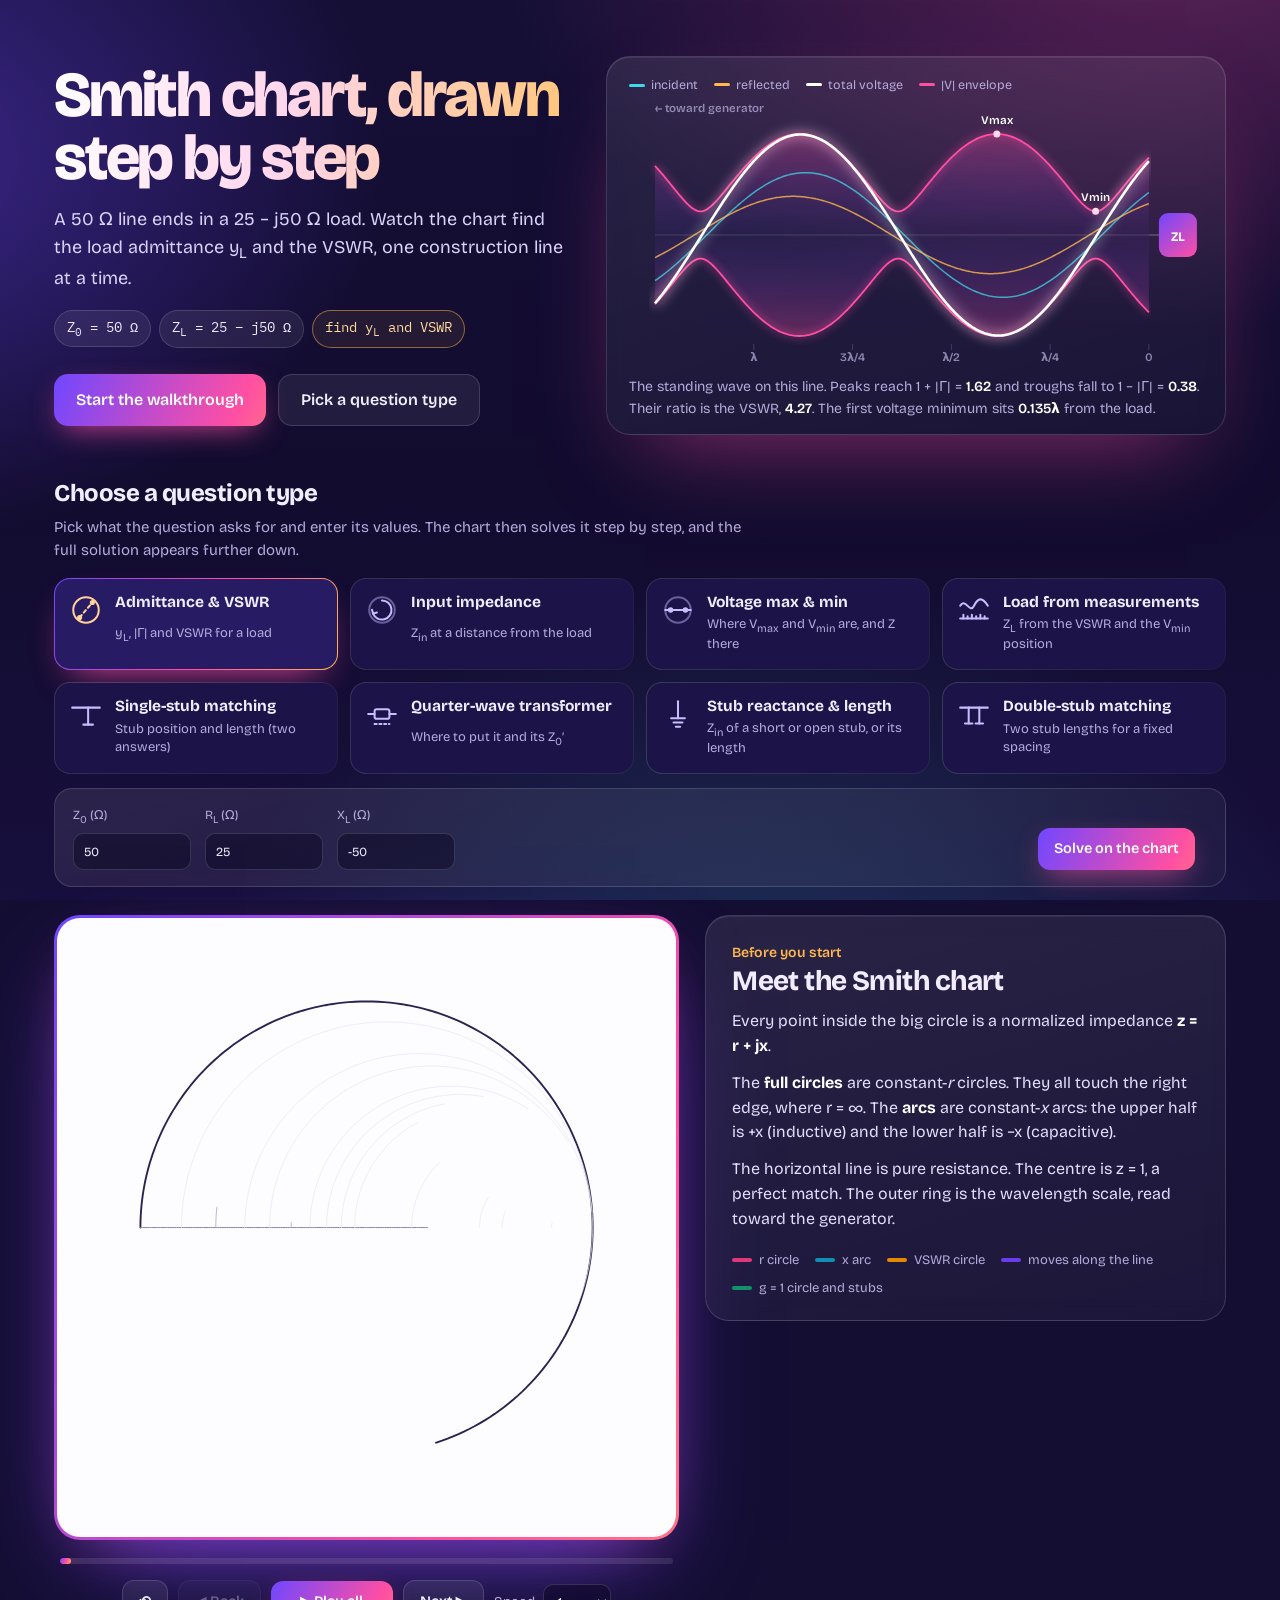
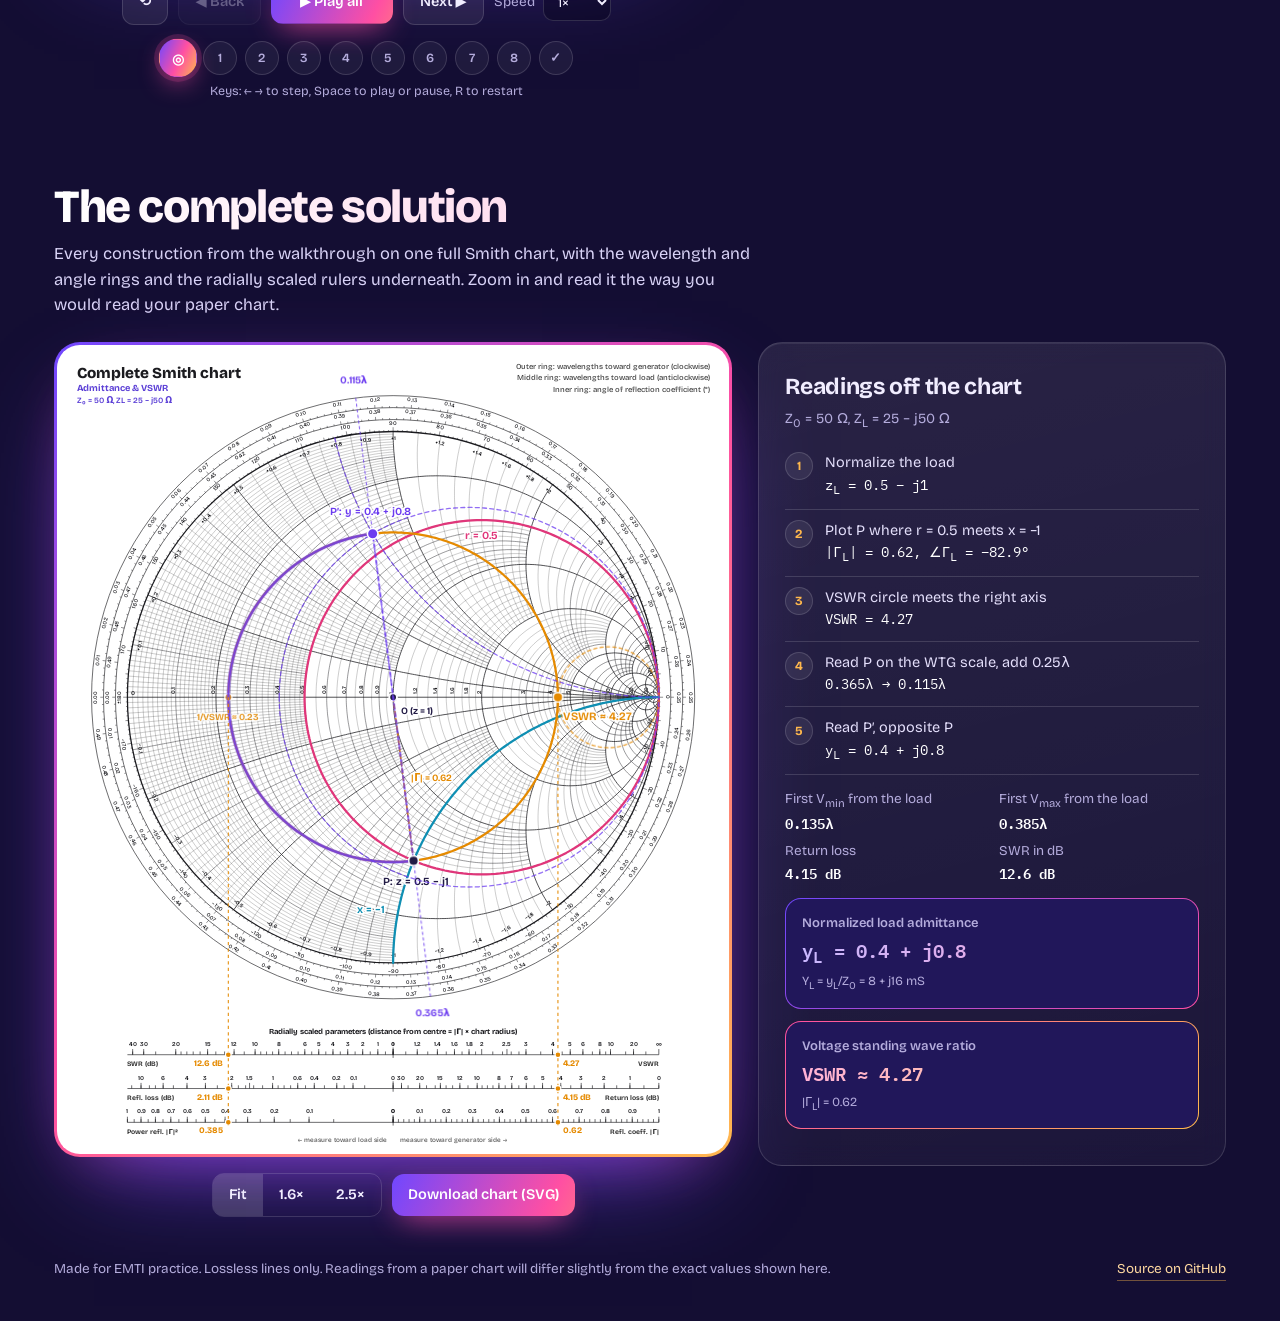
==== commit 2c7f8095: "Add seven more Smith chart question types - Question-type picker with per-type inputs (lengths in λ " ====
--- a/index.html
+++ b/index.html
@@ -4,7 +4,7 @@
 <meta charset="utf-8">
 <meta name="viewport" content="width=device-width, initial-scale=1">
 <title>Smith Chart Simulator — Animated Solution</title>
-<meta name="description" content="Animated, step-by-step Smith chart solution: find the normalized load admittance and VSWR for any load on a transmission line.">
+<meta name="description" content="Animated, step-by-step Smith chart solutions: admittance and VSWR, input impedance, voltage maxima and minima, load from measurements, single- and double-stub matching, quarter-wave transformers and stub lengths.">
 <meta name="theme-color" content="#150f36">
 <link rel="icon" href="data:image/svg+xml,%3Csvg xmlns='http://www.w3.org/2000/svg' viewBox='0 0 32 32'%3E%3Cdefs%3E%3ClinearGradient id='g' x1='0' y1='0' x2='1' y2='1'%3E%3Cstop offset='0' stop-color='%237047ff'/%3E%3Cstop offset='.55' stop-color='%23ff4fa3'/%3E%3Cstop offset='1' stop-color='%23ffb84d'/%3E%3C/linearGradient%3E%3C/defs%3E%3Ccircle cx='16' cy='16' r='14' fill='none' stroke='url(%23g)' stroke-width='3'/%3E%3Ccircle cx='21' cy='16' r='9' fill='none' stroke='url(%23g)' stroke-width='2'/%3E%3Cline x1='2' y1='16' x2='30' y2='16' stroke='url(%23g)' stroke-width='2'/%3E%3C/svg%3E">
 <link rel="preconnect" href="https://fonts.googleapis.com">
@@ -15,7 +15,7 @@
     --night:#150f36; --night-2:#23175a; --violet:#7047ff; --magenta:#ff4fa3; --amber:#ffb84d; --cyan:#41d9e8;
     --text:#f1edff; --muted:#b4acdc; --glass:rgba(255,255,255,.06); --stroke:rgba(255,255,255,.14);
     --paper:#fdfcff; --ink:#221b45;
-    --c-r:#e0367a; --c-x:#0f8fb3; --c-s:#e58a00; --c-y:#6c3cf0;
+    --c-r:#e0367a; --c-x:#0f8fb3; --c-s:#e58a00; --c-y:#6c3cf0; --c-m:#13906a;
     --grad:linear-gradient(115deg,var(--violet),var(--magenta) 55%,var(--amber));
     --ease:cubic-bezier(.2,.7,.2,1);
   }
@@ -126,16 +126,43 @@
   .legend{display:flex;flex-wrap:wrap;gap:8px 16px;margin-top:18px;font-size:13px;color:var(--muted)}
   .legend span{display:inline-flex;align-items:center;gap:7px}
   .legend i{width:20px;height:4px;border-radius:2px;display:inline-block}
-  details.inputs{margin-top:20px;border-top:1px solid var(--stroke);padding-top:14px}
-  details.inputs summary{cursor:pointer;font-weight:650;font-size:15px;list-style:none;display:flex;align-items:center;gap:8px}
-  details.inputs summary::-webkit-details-marker{display:none}
-  details.inputs summary::before{content:"";width:8px;height:8px;border-right:2px solid var(--amber);border-bottom:2px solid var(--amber);transform:rotate(-45deg);transition:transform .25s var(--ease)}
-  details.inputs[open] summary::before{transform:rotate(45deg)}
-  .form{display:grid;grid-template-columns:repeat(3,minmax(0,1fr));gap:10px;margin-top:12px}
-  .form label{font-size:12.5px;color:var(--muted);display:flex;flex-direction:column;gap:5px}
-  .form input{width:100%}
-  .form .row{grid-column:1/-1;display:flex;gap:12px;align-items:center;flex-wrap:wrap}
   .err{color:#ff8fb8;font-size:13.5px}
+
+
+  /* ---------- question types ---------- */
+  .modes{max-width:1220px;margin:0 auto;padding:12px 24px 10px;scroll-margin-top:12px}
+  .modes-head h2{margin:0 0 4px;font-size:24px;letter-spacing:-.02em;font-weight:750}
+  .modes-head p{margin:0 0 16px;color:var(--muted);font-size:15px;max-width:70ch}
+  .mode-grid{display:grid;grid-template-columns:repeat(4,minmax(0,1fr));gap:12px}
+  .mode-card{
+    font:inherit;color:var(--text);text-align:left;cursor:pointer;display:grid;grid-template-columns:34px minmax(0,1fr);column-gap:12px;row-gap:3px;align-items:start;
+    padding:14px 14px 15px;border-radius:16px;border:1.5px solid transparent;
+    background:linear-gradient(#1c1449,#1c1449) padding-box,linear-gradient(135deg,rgba(255,255,255,.16),rgba(255,255,255,.06)) border-box;
+    transition:transform .22s var(--ease),box-shadow .3s,background .3s;
+  }
+  .mode-card:hover{transform:translateY(-2px);box-shadow:0 12px 30px -18px rgba(112,71,255,.9)}
+  .mode-card svg{grid-row:span 2;width:34px;height:34px;color:#c9bdff;transition:color .3s}
+  .mode-card b{font-size:15.5px;font-weight:700;line-height:1.25}
+  .mode-card span{font-size:13px;color:var(--muted);line-height:1.38}
+  .mode-card[aria-pressed="true"]{background:linear-gradient(#271b63,#271b63) padding-box,var(--grad) border-box;box-shadow:0 16px 36px -18px rgba(255,79,163,.95)}
+  .mode-card[aria-pressed="true"] svg{color:#ffd29a}
+  .inputs-bar{margin-top:14px;padding:16px 18px;border-radius:18px;background:linear-gradient(165deg,rgba(255,255,255,.09),rgba(255,255,255,.035));border:1px solid var(--stroke);display:flex;flex-wrap:wrap;gap:14px 18px;align-items:flex-end}
+  .fields{display:flex;flex-wrap:wrap;gap:12px 14px;align-items:flex-end;flex:1 1 520px}
+  .field{display:flex;flex-direction:column;gap:5px;font-size:12.5px;color:var(--muted)}
+  .field[hidden]{display:none}
+  .field input{width:118px}
+  .field select{min-width:150px}
+  .field .len{display:flex;gap:6px}
+  .field .len input{width:96px}
+  .field .len select{min-width:0;width:auto}
+  .form-actions{display:flex;align-items:center;gap:12px;flex-wrap:wrap}
+  .err{color:#ff8fb8;font-size:13.5px;max-width:52ch}
+  @media (max-width:940px){
+    .mode-grid{grid-auto-flow:column;grid-template-columns:none;grid-auto-columns:minmax(230px,74%);overflow-x:auto;scroll-snap-type:x mandatory;padding-bottom:8px}
+    .mode-card{scroll-snap-align:start}
+  }
+  @media (max-width:520px){ .modes{padding-left:16px;padding-right:16px} .field input{width:104px} }
+  @media (prefers-reduced-motion:reduce){ .mode-card{transition:none} }
 
   footer{max-width:1220px;margin:0 auto;padding:6px 24px 40px;color:var(--muted);font-size:13.5px;display:flex;flex-wrap:wrap;gap:8px 20px;justify-content:space-between}
   footer a{color:#ffd9a0;text-decoration:none;border-bottom:1px solid rgba(255,184,77,.4);transition:color .2s,border-color .2s}
@@ -201,11 +228,11 @@
 <header class="hero">
   <div>
     <h1 class="rise">Smith chart, drawn step by step</h1>
-    <p class="lede rise d1" id="lede">A 50 Ω line ends in a 25 − j50 Ω load. Watch the chart find the load admittance y<sub>L</sub> and the VSWR, one construction line at a time.</p>
+    <p class="lede rise d1" id="lede"></p>
     <div class="chips rise d2" id="chips"></div>
     <div class="cta rise d3">
       <button class="btn primary big" id="hStart">Start the walkthrough</button>
-      <button class="btn big" id="hTry">Try your own load</button>
+      <button class="btn big" id="hPick">Pick a question type</button>
     </div>
   </div>
   <figure class="wave-card rise d4">
@@ -219,6 +246,21 @@
     <figcaption id="waveCap"></figcaption>
   </figure>
 </header>
+
+<section class="modes" id="modes">
+  <div class="modes-head">
+    <h2>Choose a question type</h2>
+    <p>Pick what the question asks for and enter its values. The chart then solves it step by step, and the full solution appears further down.</p>
+  </div>
+  <div class="mode-grid" id="modeGrid"></div>
+  <form class="inputs-bar" id="form" novalidate>
+    <div class="fields" id="fields"></div>
+    <div class="form-actions">
+      <button class="btn primary" type="submit">Solve on the chart</button>
+      <span class="err" id="err" role="alert"></span>
+    </div>
+  </form>
+</section>
 
 <main id="lab">
   <section id="stage">
@@ -253,17 +295,9 @@
       <span><i style="background:var(--c-r)"></i>r circle</span>
       <span><i style="background:var(--c-x)"></i>x arc</span>
       <span><i style="background:var(--c-s)"></i>VSWR circle</span>
-      <span><i style="background:var(--c-y)"></i>λ/4 turn to admittance</span>
+      <span><i style="background:var(--c-y)"></i>moves along the line</span>
+      <span><i style="background:var(--c-m)"></i>g = 1 circle and stubs</span>
     </div>
-    <details class="inputs" id="tryBox">
-      <summary>Try another load</summary>
-      <form class="form" id="form">
-        <label><span>Z₀ (Ω)</span><input id="iZ0" type="number" step="any" value="50"></label>
-        <label><span>R<sub>L</sub> (Ω)</span><input id="iR" type="number" step="any" value="25"></label>
-        <label><span>X<sub>L</sub> (Ω)</span><input id="iX" type="number" step="any" value="-50"></label>
-        <div class="row"><button class="btn primary" type="submit">Solve this load</button><span class="err" id="err" role="alert"></span></div>
-      </form>
-    </details>
   </aside>
 </main>
 
@@ -291,52 +325,81 @@
       <p class="sub" id="solSub"></p>
       <ol class="readings" id="readings"></ol>
       <div class="extras" id="extras"></div>
-      <div class="answer" id="finalAns"></div>
+      <div id="finalAns"></div>
     </aside>
   </div>
 </section>
 
 <footer>
-  <span>Made for EMTI practice. Readings from a paper chart will differ slightly from the exact values shown here.</span>
+  <span>Made for EMTI practice. Lossless lines only. Readings from a paper chart will differ slightly from the exact values shown here.</span>
   <a href="https://github.com/shourayaVishnoi/smith-chart-simulator">Source on GitHub</a>
 </footer>
 
 <script>
 (() => {
+  'use strict';
   const NS = 'http://www.w3.org/2000/svg';
-  const CX = 300, CY = 300, RAD = 228;
   const FONT = 'Bricolage Grotesque, system-ui, sans-serif';
-  const gridG = document.getElementById('grid');
-  const ov = document.getElementById('ov');
-  const COL = {red:'#e0367a', blue:'#0f8fb3', green:'#e58a00', purple:'#6c3cf0', ink:'#221b45'};
-  const reduceMotion = window.matchMedia && matchMedia('(prefers-reduced-motion: reduce)').matches;
-
-  // ---------- math helpers ----------
-  const clamp = (v, a=0, b=1) => Math.min(b, Math.max(a, v));
+  const COL = {red:'#e0367a', blue:'#0f8fb3', green:'#e58a00', purple:'#6c3cf0', ink:'#221b45', match:'#13906a'};
+  const PI = Math.PI, TAU = 2*Math.PI;
+  const reduceMotion = !!(window.matchMedia && matchMedia('(prefers-reduced-motion: reduce)').matches);
+  const $ = id => document.getElementById(id);
+  const gridG = $('grid'), ov = $('ov');
+
+  // ---------- maths ----------
+  const clamp = (v, a = 0, b = 1) => Math.min(b, Math.max(a, v));
   const ease = t => t < .5 ? 2*t*t : 1 - Math.pow(-2*t + 2, 2)/2;
-  const seg = (p, a, b) => clamp((p - a) / (b - a));
-  const px = (u, v) => [CX + RAD*u, CY - RAD*v];
-  function gam(r, x){ const d = (r+1)*(r+1) + x*x; return [(r*r + x*x - 1)/d, 2*x/d]; }
-  function circlePts(cu, cv, rho, a0, a1, n=240){
+  const seg = (p, a, b) => clamp((p - a)/(b - a));
+  const mod = (a, n) => ((a % n) + n) % n;
+  const deg = a => a*180/PI;
+  const polar = (r, a) => [r*Math.cos(a), r*Math.sin(a)];
+  const rot = (P, a) => [P[0]*Math.cos(a) - P[1]*Math.sin(a), P[0]*Math.sin(a) + P[1]*Math.cos(a)];
+  const cdiv = (a, b) => { const d = b[0]*b[0] + b[1]*b[1]; return [(a[0]*b[0] + a[1]*b[1])/d, (a[1]*b[0] - a[0]*b[1])/d]; };
+  function toG(z){
+    if (!isFinite(z[0]) || !isFinite(z[1])) return [1, 0];
+    const d = (z[0] + 1)*(z[0] + 1) + z[1]*z[1];
+    return [(z[0]*z[0] + z[1]*z[1] - 1)/d, 2*z[1]/d];
+  }
+  const gam = (r, x) => toG([r, x]);
+  function fromG(G){
+    const d = (1 - G[0])*(1 - G[0]) + G[1]*G[1];
+    if (d < 1e-14) return [Infinity, 0];
+    return [(1 - G[0]*G[0] - G[1]*G[1])/d, 2*G[1]/d];
+  }
+  const ang = P => Math.atan2(P[1], P[0]);
+  const wtgA = a => mod(0.25 - a/(2*TAU), 0.5);            // wavelengths-toward-generator reading at angle a
+  const cw = (a0, a1) => mod(a0 - a1, TAU)/(2*TAU);         // clockwise distance (in λ) from angle a0 to a1
+  const stubLen = (bs, a0) => cw(a0, ang(toG([0, bs])));    // stub length for susceptance bs, starting at a0
+
+  // ---------- formatting ----------
+  const isNeg = (v, d) => v < 0 && +Math.abs(v).toFixed(d) !== 0;
+  const f = (v, d = 3) => !isFinite(v) ? '∞' : (isNeg(v, d) ? '−' : '') + (+Math.abs(v).toFixed(d)).toString();
+  const fc = (re, im, d = 3) => (!isFinite(re) || !isFinite(im)) ? '∞' : `${f(re, d)} ${isNeg(im, d) ? '−' : '+'} j${f(Math.abs(im), d)}`;
+  const fz = (z, d = 3) => fc(z[0], z[1], d);
+  const fj = (x, d = 3) => !isFinite(x) ? 'j∞' : `${isNeg(x, d) ? '−' : '+'}j${f(Math.abs(x), d)}`;
+  const fS = s => isFinite(s) ? f(s, 2) : '∞';
+
+  // ---------- drawing views: the walkthrough chart and the full chart ----------
+  const WALK = {cx:300, cy:300, R:228, W:600, g:ov, ring:1.075, labR:1.2};
+  const FULL = {cx:410, cy:430, R:330, W:820, g:null, ring:1.135, labR:1.2};
+  let VIEW = WALK;
+  const px = (u, v) => [VIEW.cx + VIEW.R*u, VIEW.cy - VIEW.R*v];
+
+  function el(tag, attrs, parent){ const e = document.createElementNS(NS, tag); for (const k in attrs) e.setAttribute(k, attrs[k]); (parent || VIEW.g).appendChild(e); return e; }
+  function circlePts(cu, cv, rho, a0, a1, n = 240){
     const pts = [];
     for (let i = 0; i <= n; i++){ const a = a0 + (a1 - a0)*i/n; pts.push([cu + rho*Math.cos(a), cv + rho*Math.sin(a)]); }
     return pts;
   }
-  function rPts(r){ const c = r/(1+r), rho = 1/(1+r); return circlePts(c, 0, rho, Math.PI, -Math.PI); }
-  function xPts(x, n=200){
-    if (Math.abs(x) < 1e-12){ const pts=[]; for(let i=0;i<=n;i++) pts.push([-1 + 2*i/n, 0]); return pts; }
+  function rPts(r){ const c = r/(1+r), rho = 1/(1+r); return circlePts(c, 0, rho, PI, -PI); }
+  function xPts(x, n = 200){
+    if (Math.abs(x) < 1e-12){ const pts = []; for (let i = 0; i <= n; i++) pts.push([-1 + 2*i/n, 0]); return pts; }
     const ax = Math.abs(x), s = Math.sign(x), g0 = gam(0, ax);
     let a0 = Math.atan2(g0[1] - 1/ax, g0[0] - 1);
-    while (a0 < Math.PI/2) a0 += 2*Math.PI;
-    while (a0 > 1.5*Math.PI) a0 -= 2*Math.PI;
-    return circlePts(1, 1/ax, 1/ax, a0, 1.5*Math.PI, n).map(p => [p[0], s*p[1]]);
-  }
-  const f = (v, d=3) => (+v.toFixed(d)).toString().replace('-', '−');
-  const fc = (re, im, d=3) => `${f(re,d)} ${im < 0 ? '−' : '+'} j${f(Math.abs(im),d)}`;
-  const wtg = th => { const deg = th*180/Math.PI; return (((180 - deg)/720) % 0.5 + 0.5) % 0.5; };
-
-  // ---------- svg helpers ----------
-  function el(tag, attrs, parent){ const e = document.createElementNS(NS, tag); for (const k in attrs) e.setAttribute(k, attrs[k]); (parent || ov).appendChild(e); return e; }
+    while (a0 < PI/2) a0 += TAU;
+    while (a0 > 1.5*PI) a0 -= TAU;
+    return circlePts(1, 1/ax, 1/ax, a0, 1.5*PI, n).map(p => [p[0], s*p[1]]);
+  }
   function pathD(pts, p){
     if (p <= 0) return '';
     const n = pts.length - 1, fr = p*n, k = Math.floor(fr);
@@ -345,35 +408,88 @@
     if (k < n){ const t = fr - k, a = pts[k], b = pts[k+1]; const [X, Y] = px(a[0] + (b[0]-a[0])*t, a[1] + (b[1]-a[1])*t); d += 'L' + X.toFixed(2) + ' ' + Y.toFixed(2); }
     return d;
   }
-  function stroke(pts, p, color, w, extra={}, parent){
+  function stroke(pts, p, color, w, extra = {}, parent){
     const d = pathD(pts, p); if (!d) return null;
     return el('path', Object.assign({d, fill:'none', stroke:color, 'stroke-width':w, 'stroke-linecap':'round', 'stroke-linejoin':'round'}, extra), parent);
   }
-  function text(u, v, str, o={}, parent){
-    const [X, Y] = px(u, v);
-    const t = el('text', {x:X, y:Y, 'text-anchor':o.anchor || 'middle', 'dominant-baseline':'middle', fill:o.color || COL.ink,
-      'font-size':o.size || 13, 'font-weight':o.weight || 650, opacity:o.op ?? 1, class:o.halo === false ? '' : 'halo', 'font-family':FONT}, parent);
+  function text(u, v, str, o = {}, parent){
+    let [X, Y] = px(u, v);
+    const anchor = o.anchor || 'middle', w = 0.58*(o.size || 13)*String(str).length, W = VIEW.W || 600;
+    const left = anchor === 'start' ? X : anchor === 'end' ? X - w : X - w/2;
+    if (left < 4) X += 4 - left; else if (left + w > W - 4) X -= left + w - (W - 4);
+    const t = el('text', {x:X.toFixed(1), y:Y.toFixed(1), 'text-anchor':anchor, 'dominant-baseline':'middle', fill:o.color || COL.ink,
+      'font-size':o.size || 13, 'font-weight':o.weight || 650, opacity:o.op ?? 1, 'font-family':FONT}, parent);
+    if (o.halo !== false) t.setAttribute('class', 'halo');
     t.textContent = str; return t;
   }
-  function dot(u, v, r, color, op=1){ const [X, Y] = px(u, v); return el('circle', {cx:X, cy:Y, r:Math.max(0, r), fill:color, stroke:'#fff', 'stroke-width':1.8, opacity:op}); }
-  function ring(u, v, r, color, op){ const [X, Y] = px(u, v); return el('circle', {cx:X, cy:Y, r:Math.max(0, r), fill:'none', stroke:color, 'stroke-width':2.2, opacity:op}); }
-  function pointLabel(u, v, str, color, op=1, k=0.08){
+  function dot(u, v, r, color, op = 1){ const [X, Y] = px(u, v); return el('circle', {cx:X.toFixed(1), cy:Y.toFixed(1), r:Math.max(0, r), fill:color, stroke:'#fff', 'stroke-width':1.8, opacity:op}); }
+  function ring(u, v, r, color, op){ const [X, Y] = px(u, v); return el('circle', {cx:X.toFixed(1), cy:Y.toFixed(1), r:Math.max(0, r), fill:'none', stroke:color, 'stroke-width':2.2, opacity:op}); }
+  function pointLabel(u, v, str, color, op = 1, k = 0.08, dir){
+    if (op <= 0) return null;
     const m = Math.hypot(u, v);
-    const dx = m < 1e-6 ? 0.6 : u/m, dy = m < 1e-6 ? 0.8 : v/m;
+    const dx = dir ? dir[0] : m < 1e-6 ? 0.6 : u/m, dy = dir ? dir[1] : m < 1e-6 ? 0.8 : v/m;
     return text(u + dx*k, v + dy*k, str, {color, op, size:13.5, anchor: dx > 0.35 ? 'start' : dx < -0.35 ? 'end' : 'middle'});
   }
 
-  // ---------- model ----------
-  let M;
-  function compute(Z0, RL, XL){
-    const r = RL/Z0, x = XL/Z0;
-    const [gu, gv] = gam(r, x);
-    const mag = Math.hypot(gu, gv), th = Math.atan2(gv, gu);
-    const s = mag < 1 - 1e-12 ? (1 + mag)/(1 - mag) : Infinity;
-    const d = r*r + x*x, g = r/d, b = -x/d;
-    const w1 = wtg(th), w2 = (w1 + 0.25) % 0.5;
-    const dmax = ((th/(4*Math.PI)) % 0.5 + 0.5) % 0.5, dmin = (dmax + 0.25) % 0.5;
-    return {Z0, RL, XL, r, x, gu, gv, mag, th, s, g, b, w1, w2, dmax, dmin, yu:-gu, yv:-gv};
+  // ---------- chart building blocks ----------
+  function radial(a, q, color = COL.purple){ return stroke([[0, 0], polar(VIEW.ring, a)], q, color, 1.3, {'stroke-dasharray':'3 4', opacity:.85}); }
+  function ringText(a, str, color, op = 1){
+    if (op <= 0) return null;
+    const [u, v] = polar(VIEW.labR, a), c = Math.cos(a);
+    return text(u, v, str, {color, size:12.5, op, anchor: c > .4 ? 'start' : c < -.4 ? 'end' : 'middle'});
+  }
+  function arcCW(rho, a0, sweep, p, color, w = 3.2, extra = {}){
+    if (sweep <= 1e-9 || rho <= 1e-9) return null;
+    return stroke(circlePts(0, 0, rho, a0, a0 - sweep, Math.max(24, Math.round(sweep*40))), p, color, w, Object.assign({opacity:.9}, extra));
+  }
+  function arcCCW(rho, a0, sweep, p, color, w = 3.2, extra = {}){
+    if (sweep <= 1e-9 || rho <= 1e-9) return null;
+    return stroke(circlePts(0, 0, rho, a0, a0 + sweep, Math.max(24, Math.round(sweep*40))), p, color, w, Object.assign({opacity:.9}, extra));
+  }
+  function rimArc(a0, sweep, p, color, dashed, rr = 0.982){
+    return arcCW(rr, a0, sweep, p, color, 3.6, dashed ? {'stroke-dasharray':'7 5', opacity:.85} : {opacity:.95});
+  }
+  function movingDot(rho, a, color){ const [u, v] = polar(rho, a); dot(u, v, 6.5, color); }
+  function plotPoint(u, v, label, color, p, rr, xx){
+    if (rr != null){
+      stroke(rPts(rr), ease(seg(p, 0, .45)), COL.red, 2.4, {opacity:.9});
+      stroke(xPts(xx), ease(seg(p, .25, .7)), COL.blue, 2.4, {opacity:.9});
+    }
+    const e = seg(p, rr != null ? .65 : 0, 1);
+    if (e > 0){ dot(u, v, 6*ease(e), color); pointLabel(u, v, label, color, e); }
+  }
+  function vswrCircle(mag, th, p){
+    const p1 = ease(seg(p, 0, .25)), p2 = ease(seg(p, .25, 1));
+    stroke([[0, 0], polar(mag, th)], p1, COL.green, 2, {'stroke-dasharray':'5 4'});
+    if (p1 >= 1 && mag > .15){ const [u, v] = polar(mag/2, th); text(u + .03, v, `|Γ| = ${f(mag, 2)}`, {color:COL.green, size:12, anchor:'start'}); }
+    if (mag > 1e-6) stroke(circlePts(0, 0, mag, th, th - TAU, 360), p2, COL.green, 2.8);
+    dot(0, 0, 4.5, COL.ink);
+  }
+  function faintRX(z, p, color){
+    if (!isFinite(z[0]) || !isFinite(z[1])) return;
+    stroke(rPts(z[0]), ease(seg(p, 0, .6)), color, 1.4, {'stroke-dasharray':'5 4', opacity:.6});
+    stroke(xPts(z[1]), ease(seg(p, .25, .85)), color, 1.4, {'stroke-dasharray':'5 4', opacity:.6});
+  }
+  function curveArrow(P0, P1, bend, p, color){
+    const dx = P1[0] - P0[0], dy = P1[1] - P0[1], c = [(P0[0] + P1[0])/2 - dy*bend, (P0[1] + P1[1])/2 + dx*bend], pts = [];
+    for (let i = 0; i <= 40; i++){ const t = i/40; pts.push([(1-t)*(1-t)*P0[0] + 2*(1-t)*t*c[0] + t*t*P1[0], (1-t)*(1-t)*P0[1] + 2*(1-t)*t*c[1] + t*t*P1[1]]); }
+    return stroke(pts, p, color, 2, {'stroke-dasharray':'6 4'});
+  }
+  // path along a constant-g (or constant-r) circle between two points, never crossing the right edge (b = ∞)
+  function gPath(g, A, B, n = 90){
+    const c = g/(1 + g), rr = 1/(1 + g);
+    const angOf = P => { let a = Math.atan2(P[1], P[0] - c); if (a <= 0) a += TAU; return a; };
+    const a0 = angOf(A), a1 = angOf(B), pts = [];
+    for (let i = 0; i <= n; i++){ const a = a0 + (a1 - a0)*i/n; pts.push([c + rr*Math.cos(a), rr*Math.sin(a)]); }
+    return pts;
+  }
+  function circleIntersect(c1, r1, c2, r2){
+    const dx = c2[0] - c1[0], dy = c2[1] - c1[1], D = Math.hypot(dx, dy);
+    if (D < 1e-12 || D > r1 + r2 + 1e-12 || D < Math.abs(r1 - r2) - 1e-12) return [];
+    const a = (r1*r1 - r2*r2 + D*D)/(2*D), h = Math.sqrt(Math.max(0, r1*r1 - a*a));
+    const mx = c1[0] + a*dx/D, my = c1[1] + a*dy/D;
+    const p1 = [mx - h*dy/D, my + h*dx/D], p2 = [mx + h*dy/D, my - h*dx/D];
+    return h < 1e-9 ? [p1] : [p1, p2];
   }
 
   // ---------- grid ----------
@@ -399,7 +515,7 @@
     if (lp > 0){
       const ringG = el('g', {opacity:lp}, gridG);
       const [cx, cy] = px(0, 0);
-      el('circle', {cx, cy, r:RAD*1.075, fill:'none', stroke:'#d6d1ea', 'stroke-width':1}, ringG);
+      el('circle', {cx, cy, r:WALK.R*1.075, fill:'none', stroke:'#d6d1ea', 'stroke-width':1}, ringG);
       for (let i = 0; i < 50; i++){
         const th = (180 - 720*i*0.01)*Math.PI/180;
         const big = i % 5 === 0, r2 = big ? 1.055 : 1.03;
@@ -418,162 +534,646 @@
     }
   }
 
-  // ---------- steps ----------
-  const steps = [
-    { dot:'◎', dur:3600,
-      info: m => ({
-        title:'Meet the Smith chart',
-        body:`<p>Every point inside the big circle is a normalized impedance <b>z = r + jx</b>.</p>
+  // ---------- input helpers ----------
+  function needNum(v, what){ if (!isFinite(v)) throw new Error(`Enter a number for ${what}.`); return v; }
+  function loadModel(v, opts = {}){
+    needNum(v.Z0, 'Z₀'); needNum(v.RL, 'R_L'); needNum(v.XL, 'X_L');
+    if (v.Z0 <= 0) throw new Error('Z₀ must be greater than 0.');
+    if (v.RL < 0) throw new Error('R_L must be 0 or more for a passive load.');
+    if (opts.needY && v.RL === 0 && v.XL === 0) throw new Error('A short-circuit load has infinite admittance. Try another load.');
+    return modelFromZ(v.Z0, [v.RL/v.Z0, v.XL/v.Z0]);
+  }
+  function modelFromZ(Z0, z){
+    const G = toG(z), mag = Math.hypot(G[0], G[1]), th = mag < 1e-12 ? 0 : ang(G);
+    const s = mag < 1 - 1e-9 ? (1 + mag)/(1 - mag) : Infinity;
+    const zz = z[0]*z[0] + z[1]*z[1];
+    return {Z0, RL:z[0]*Z0, XL:z[1]*Z0, r:z[0], x:z[1], gu:G[0], gv:G[1], mag, th, s,
+      g: zz > 0 ? z[0]/zz : Infinity, b: zz > 0 ? -z[1]/zz : 0, yu:-G[0], yv:-G[1],
+      w1:wtgA(th), dmax:cw(th, 0), dmin:cw(th, PI)};
+  }
+  function lenIn(v, key, what){
+    const val = v[key], unit = v[key + '_u'] || 'lam';
+    needNum(val, what);
+    if (val < 0) throw new Error(`The ${what} can't be negative.`);
+    if (unit === 'cm'){
+      if (!(v.lam > 0)) throw new Error('Enter the wavelength λ in cm, so lengths in cm can be converted to λ.');
+      return {lam:val/v.lam, text:`${f(val)} cm`, conv:`${f(val)} cm ÷ ${f(v.lam)} cm = ${f(val/v.lam)}λ`};
+    }
+    return {lam:val, text:`${f(val)}λ`, conv:null};
+  }
+  function noMatchErr(m){
+    if (m.mag < 1e-9) throw new Error('This load is already matched (Z_L = Z₀), so there is nothing to solve.');
+    if (m.mag > 1 - 1e-9) throw new Error('A purely reactive load (R_L = 0) has |Γ| = 1 and cannot be matched with lossless elements.');
+  }
+  const chipZ0 = m => `Z<sub>0</sub> = ${f(m.Z0)} Ω`;
+  const chipZL = m => `Z<sub>L</sub> = ${fc(m.RL, m.XL, 2)} Ω`;
+  const cardsHTML = cards => `<div class="answer">${cards.filter(Boolean).map(c => `<div class="ans ${c.tone || 'y'}"><div class="k">${c.k}</div><div class="v">${c.v}</div><div class="s">${c.s || ''}</div></div>`).join('')}</div>`;
+
+  // ---------- shared steps ----------
+  const stIntro = () => ({ dur:3600,
+    info: () => ({ title:'Meet the Smith chart',
+      body:`<p>Every point inside the big circle is a normalized impedance <b>z = r + jx</b>.</p>
         <p>The <b>full circles</b> are constant-<i>r</i> circles. They all touch the right edge, where r = ∞. The <b>arcs</b> are constant-<i>x</i> arcs: the upper half is +x (inductive) and the lower half is −x (capacitive).</p>
-        <p>The horizontal line is pure resistance. The centre is z = 1, a perfect match. The outer ring is the wavelength scale, read toward the generator.</p>`,
-        work:'' }),
-      draw: () => {} },
-    { dot:'1', dur:1600,
-      info: m => ({
-        title:'Normalize the load',
-        body:`<p>The chart only works with normalized values, so divide the load by Z<sub>0</sub> first. The centre O (z = 1 + j0) is your reference point.</p>`,
-        work:`z<sub>L</sub> = Z<sub>L</sub> / Z<sub>0</sub><br>&nbsp;&nbsp;&nbsp;= (${fc(m.RL, m.XL)}) / ${f(m.Z0)}<br>&nbsp;&nbsp;&nbsp;= <b>${fc(m.r, m.x)}</b><br><span class="c">So r = ${f(m.r)} and x = ${f(m.x)}.</span>` }),
-      draw: (m, p) => { const e = ease(p); dot(0, 0, 5*e, COL.ink); text(0.03, -0.055, 'O (z = 1)', {size:12, op:e, anchor:'start'}); } },
-    { dot:'2', dur:2200,
-      info: m => ({
-        title:`Find the r = ${f(m.r)} circle`,
-        body:`<p>Find the constant-resistance circle for <b>r = ${f(m.r)}</b>. It crosses the horizontal axis at the point marked ${f(m.r)}. The point we want lies somewhere on this circle.</p>`,
-        work:`<span class="c">Centre of the r-circle: (r/(1+r), 0) = (${f(m.r/(1+m.r))}, 0)<br>Radius: 1/(1+r) = ${f(1/(1+m.r))}</span>` }),
-      draw: (m, p) => {
-        stroke(rPts(m.r), ease(p), COL.red, 2.8);
-        const c = m.r/(1+m.r), rho = 1/(1+m.r);
-        text(c, rho > 0.25 ? rho - 0.06 : rho + 0.045, `r = ${f(m.r)}`, {color:COL.red, op:seg(p, .6, 1), size:13.5});
-      } },
-    { dot:'3', dur:2200,
-      info: m => ({
-        title:`Find the x = ${f(m.x)} arc`,
-        body: Math.abs(m.x) < 1e-12
-          ? `<p>x = 0, so the load is purely resistive and the point lies on the horizontal axis.</p>`
-          : `<p>x is <b>${m.x < 0 ? 'negative (capacitive)' : 'positive (inductive)'}</b>, so look in the <b>${m.x < 0 ? 'lower' : 'upper'} half</b>. Start at <b>${m.x < 0 ? '−' : '+'}j${f(Math.abs(m.x))}</b> on the rim and follow that arc toward the right edge.</p>`,
-        work: Math.abs(m.x) < 1e-12 ? '' : `<span class="c">Centre of the x-arc: (1, 1/x) = (1, ${f(1/m.x)})<br>Radius: 1/|x| = ${f(1/Math.abs(m.x))}</span>` }),
-      draw: (m, p) => {
-        stroke(xPts(m.x), ease(p), COL.blue, 2.8);
-        if (Math.abs(m.x) > 1e-12){ const g0 = gam(0, m.x); text(0.8*g0[0] - 0.03, 0.8*g0[1], `x = ${f(m.x)}`, {color:COL.blue, op:seg(p, .6, 1), size:13.5, anchor:'end'}); }
-      } },
-    { dot:'4', dur:1600,
-      info: m => ({
-        title:'Plot z<sub>L</sub> where they cross',
-        body:`<p>The r circle and the x arc cross at one point. That point is <b>z<sub>L</sub> = ${fc(m.r, m.x)}</b>. Label it <b>P</b>.</p>
-              <p>The distance OP, as a fraction of the chart's radius, is the size of the reflection coefficient |Γ<sub>L</sub>|.</p>`,
-        work:`Γ<sub>L</sub> = (z<sub>L</sub> − 1)/(z<sub>L</sub> + 1)<br>&nbsp;&nbsp;&nbsp;= ${fc(m.gu, m.gv)}<br>|Γ<sub>L</sub>| = <b>${f(m.mag)}</b>&nbsp;&nbsp;∠Γ<sub>L</sub> = ${f(m.th*180/Math.PI, 1)}°` }),
-      draw: (m, p) => {
-        const e = ease(seg(p, 0, .5)), pp = seg(p, .3, 1);
-        if (pp > 0 && pp < 1) ring(m.gu, m.gv, 6 + 22*pp, COL.ink, 1 - pp);
-        dot(m.gu, m.gv, 6*e, COL.ink);
-        pointLabel(m.gu, m.gv, `P: z = ${fc(m.r, m.x)}`, COL.ink, seg(p, .4, .9));
-      } },
-    { dot:'5', dur:3000,
-      info: m => ({
-        title:'Draw the constant-VSWR circle',
-        body:`<p>Put the compass point on <b>O</b>, open it to <b>P</b>, and draw a full circle.</p>
-              <p>|Γ| stays the same everywhere on a lossless line. So moving along the line only moves you <b>around this circle</b>, and every impedance on the line sits on it.</p>`,
-        work:`<span class="c">Circle radius = OP = |Γ<sub>L</sub>| × (chart radius)</span><br>|Γ<sub>L</sub>| = ${f(m.mag)}` }),
-      draw: (m, p) => {
-        const p1 = ease(seg(p, 0, .25)), p2 = ease(seg(p, .25, 1));
-        stroke([[0,0],[m.gu, m.gv]], p1, COL.green, 2, {'stroke-dasharray':'5 4'});
-        if (p1 >= 1 && m.mag > 0.12) text(m.gu/2 + 0.03, m.gv/2, `|Γ| = ${f(m.mag, 2)}`, {color:COL.green, size:12, anchor:'start'});
-        stroke(circlePts(0, 0, m.mag, m.th, m.th - 2*Math.PI, 360), p2, COL.green, 2.8);
-        dot(0, 0, 5, COL.ink); dot(m.gu, m.gv, 6, COL.ink);
-      } },
-    { dot:'6', dur:2400,
-      info: m => ({
-        title:'Read the VSWR',
-        body: isFinite(m.s)
-          ? `<p>Follow the circle to where it crosses the <b>right half</b> of the horizontal axis. The r value there <b>is the VSWR</b>: about <b>${f(m.s, 2)}</b>.</p>
-             <p>The crossing on the left half gives 1/VSWR ≈ ${f(1/m.s, 2)}. That is the normalized impedance at a voltage minimum.</p>`
-          : `<p>|Γ| = 1, so the circle is the rim itself and the VSWR is infinite. All the power is reflected.</p>`,
-        work: isFinite(m.s)
-          ? `VSWR = (1 + |Γ|)/(1 − |Γ|)<br>&nbsp;&nbsp;&nbsp;&nbsp;&nbsp;= ${f(1 + m.mag)}/${f(1 - m.mag)}<br>&nbsp;&nbsp;&nbsp;&nbsp;&nbsp;= <b>${f(m.s, 2)}</b><br><span class="c">On a paper chart, expect a reading within about ±0.1 of this.</span>`
-          : `VSWR = ∞` }),
-      draw: (m, p) => {
-        if (isFinite(m.s) && m.s < 60) stroke(rPts(m.s), ease(seg(p, 0, .6)), COL.green, 1.6, {'stroke-dasharray':'4 4', opacity:.8});
-        const e = ease(seg(p, .4, .8));
-        dot(m.mag, 0, 6*e, COL.green);
-        if (m.mag > 0.02) dot(-m.mag, 0, 4.5*e, COL.green, .8);
-        const lo = seg(p, .6, 1);
-        if (isFinite(m.s)){
-          text(m.mag + 0.02, -0.075, `VSWR ≈ ${f(m.s, 2)}`, {color:COL.green, op:lo, size:14, anchor: m.mag > 0.75 ? 'end' : 'start'});
-          if (m.mag > 0.02) text(-m.mag, -0.075, `1/VSWR ≈ ${f(1/m.s, 2)}`, {color:COL.green, op:lo*.85, size:11.5});
-        } else text(0.98, -0.075, 'VSWR = ∞', {color:COL.green, op:lo, size:14, anchor:'end'});
-      } },
-    { dot:'7', dur:4200,
-      info: m => {
-        const sum = m.w1 + 0.25;
-        return {
-          title:'Rotate 180° to get the admittance',
-          body:`<p>Moving λ/4 along the line turns z into y = 1/z. On the chart, λ/4 is <b>half a turn (180°)</b> around the VSWR circle.</p>
-                <p>In practice: draw a straight line from <b>P</b> through <b>O</b> to the other side of the circle. Where it lands, <b>P′</b>, is y<sub>L</sub>.</p>`,
-          work:`<span class="c">On the outer (WTG) scale:</span><br>P at ${f(m.w1)}λ<br>+ 0.25λ → ${f(sum)}λ${sum >= 0.5 ? ` − 0.5λ = ${f(m.w2)}λ` : ''}<br>P′ at <b>${f(m.w2)}λ</b><br><span class="c">(One full turn of the chart = 0.5λ.)</span>`
-        };
+        <p>The horizontal line is pure resistance. The centre is z = 1, a perfect match. The outer ring is the wavelength scale, read toward the generator.</p>`, work:'' }),
+    draw: () => {} });
+  const stNormalize = () => ({ dur:1600,
+    info: m => ({ title:'Normalize the load',
+      body:`<p>The chart only works with normalized values, so divide the load by Z<sub>0</sub> first. The centre O (z = 1 + j0) is your reference point.</p>`,
+      work:`z<sub>L</sub> = Z<sub>L</sub> / Z<sub>0</sub><br>&nbsp;&nbsp;&nbsp;= (${fc(m.RL, m.XL)}) / ${f(m.Z0)}<br>&nbsp;&nbsp;&nbsp;= <b>${fc(m.r, m.x)}</b><br><span class="c">So r = ${f(m.r)} and x = ${f(m.x)}.</span>` }),
+    draw: (m, p) => { const e = ease(p); dot(0, 0, 5*e, COL.ink); text(0.03, -0.055, 'O (z = 1)', {size:12, op:e, anchor:'start'}); },
+    rd: m => ['Normalize the load', `z<sub>L</sub> = ${fc(m.r, m.x)}`] });
+  const stPlot = () => ({ dur:2600,
+    info: m => ({ title:'Plot z<sub>L</sub>',
+      body:`<p>Find the <b>r = ${f(m.r)}</b> circle and the <b>x = ${f(m.x)}</b> arc (${m.x < 0 ? 'lower half, capacitive' : m.x > 0 ? 'upper half, inductive' : 'on the horizontal axis'}). Where they cross is z<sub>L</sub>. Label it <b>P</b>.</p>`,
+      work:`Γ<sub>L</sub> = (z<sub>L</sub> − 1)/(z<sub>L</sub> + 1) = ${fc(m.gu, m.gv)}<br>|Γ<sub>L</sub>| = <b>${f(m.mag)}</b>&nbsp;&nbsp;∠Γ<sub>L</sub> = ${f(deg(m.th), 1)}°` }),
+    draw: (m, p) => plotPoint(m.gu, m.gv, `P: z = ${fc(m.r, m.x)}`, COL.ink, p, m.r, m.x),
+    rd: m => [`Plot P where r = ${f(m.r)} meets x = ${f(m.x)}`, `|Γ<sub>L</sub>| = ${f(m.mag)}, ∠Γ<sub>L</sub> = ${f(deg(m.th), 1)}°`] });
+  const stVswr = () => ({ dur:2800,
+    info: m => ({ title:'Draw the VSWR circle',
+      body:`<p>Compass on <b>O</b>, open it to <b>P</b>, and draw a full circle. |Γ| is the same everywhere on a lossless line, so every point on the line sits on this circle. Where it cuts the right half of the axis you can read the VSWR.</p>`,
+      work: isFinite(m.s) ? `VSWR = (1 + |Γ|)/(1 − |Γ|) = (1 + ${f(m.mag)})/(1 − ${f(m.mag)})<br>&nbsp;&nbsp;&nbsp;&nbsp;&nbsp;= <b>${f(m.s, 2)}</b>` : 'VSWR = ∞ (|Γ| = 1)' }),
+    draw: (m, p) => {
+      vswrCircle(m.mag, m.th, seg(p, 0, .8)); dot(m.gu, m.gv, 6, COL.ink);
+      const e = seg(p, .8, 1);
+      if (e > 0 && isFinite(m.s) && m.mag > .02){ dot(m.mag, 0, 5*e, COL.green); text(m.mag + .02, -.075, `VSWR ≈ ${f(m.s, 2)}`, {color:COL.green, size:13, op:e, anchor: m.mag > .75 ? 'end' : 'start'}); }
+    },
+    rd: m => ['VSWR circle through P', `VSWR = ${fS(m.s)}`] });
+  const stWtgP = () => ({ dur:1500,
+    info: m => ({ title:'Read P on the wavelength scale',
+      body:`<p>Draw a line from O through P out to the outer scale (wavelengths toward generator). Distances along the line are measured from this reading.</p>`,
+      work:`P is at <b>${f(m.w1)}λ</b> toward generator` }),
+    draw: (m, p) => { radial(m.th, ease(p), COL.ink); if (p >= 1) ringText(m.th, `${f(m.w1)}λ`, COL.ink); dot(m.gu, m.gv, 6, COL.ink); },
+    rd: m => ['Read P on the WTG scale', `${f(m.w1)}λ`] });
+  const stToY = why => ({ dur:2600,
+    info: m => ({ title:'Switch to admittance',
+      body:`<p>${why} Rotate P by <b>180°</b> (a λ/4 move) to get y<sub>L</sub> at <b>P′</b>, and read the chart as an admittance chart from here on.</p>`,
+      work:`y<sub>L</sub> = 1/z<sub>L</sub> = <b>${fc(m.g, m.b)}</b>` }),
+    draw: (m, p) => {
+      const q = ease(seg(p, 0, .8));
+      arcCW(m.mag, m.th, PI, q, COL.purple, 2.6, {opacity:.7});
+      if (q > 0 && q < 1) movingDot(m.mag, m.th - PI*q, COL.purple);
+      const e = seg(p, .8, 1);
+      if (e > 0){ stroke([[m.gu, m.gv], [m.yu, m.yv]], e, COL.purple, 1.4, {'stroke-dasharray':'6 4'}); dot(m.yu, m.yv, 6.5, COL.purple); pointLabel(m.yu, m.yv, `P′: y = ${fc(m.g, m.b)}`, COL.purple, e); }
+      dot(m.gu, m.gv, 6, COL.ink);
+    },
+    rd: m => ['Rotate 180° to y<sub>L</sub>', `y<sub>L</sub> = ${fc(m.g, m.b)}`] });
+  const stAnswer = () => ({ dur:1600,
+    info: m => ({ title:'Answer', body: cardsHTML(MODE.answer(m)) + (MODE.note ? `<p>${MODE.note(m)}</p>` : ''), work:'' }),
+    draw: (m, p) => { if (p >= 1 || !MODE.keys) return; MODE.keys(m).forEach(([u, v, c]) => ring(u, v, 7 + 20*p, c, 1 - p)); } });
+
+  // ---------- question types ----------
+  const GLYPH = {
+    adm:'<circle cx="16" cy="16" r="12"/><path d="M10 23 L22 9" stroke-dasharray="3 3"/><circle cx="10" cy="23" r="2.4" fill="currentColor" stroke="none"/><circle cx="22" cy="9" r="2.4" fill="currentColor" stroke="none"/>',
+    zin:'<circle cx="16" cy="16" r="12" opacity=".45"/><path d="M16 7 A9 9 0 1 1 7.6 19.4"/><path d="M6.6 15.8 L7.6 19.4 L11.2 18.4"/>',
+    mm:'<circle cx="16" cy="16" r="12" opacity=".45"/><path d="M4 16 H28"/><circle cx="9" cy="16" r="2.6" fill="currentColor" stroke="none"/><circle cx="23" cy="16" r="2.6" fill="currentColor" stroke="none"/>',
+    meas:'<path d="M3 24 H29"/><path d="M6 24 V20.5 M10 24 V22 M14 24 V20.5 M18 24 V22 M22 24 V20.5 M26 24 V22"/><path d="M3 12 C8 4, 12 20, 16 12 S 24 4, 29 12"/>',
+    ss:'<path d="M3 10 H29"/><path d="M18 10 V26"/><path d="M13.5 26 H22.5"/>',
+    qw:'<path d="M3 16 H9 M23 16 H29"/><rect x="9" y="11.5" width="14" height="9" rx="2"/><path d="M9 25.5 H23" stroke-dasharray="2 2.5"/>',
+    sx:'<path d="M16 4 V20"/><path d="M9.5 20 H22.5 M11.8 24 H20.2 M14 28 H18"/>',
+    ds:'<path d="M3 10 H29"/><path d="M11 10 V25 M21 10 V25"/><path d="M7.5 25 H14.5 M17.5 25 H24.5"/>'
+  };
+  const glyph = k => `<svg viewBox="0 0 32 32" aria-hidden="true" fill="none" stroke="currentColor" stroke-width="1.9" stroke-linecap="round" stroke-linejoin="round">${GLYPH[k]}</svg>`;
+
+  const MODES = [
+    // 1 ----------------------------------------------------------------
+    { id:'admittance', title:'Admittance & VSWR', desc:'y<sub>L</sub>, |Γ| and VSWR for a load', glyph:glyph('adm'),
+      fields:['Z0', 'RL', 'XL'], defaults:{Z0:'50', RL:'25', XL:'-50'},
+      compute: v => { const m = loadModel(v, {needY:true}); m.w2 = mod(m.w1 + .25, .5); return m; },
+      problem: m => ({ lede:`A ${f(m.Z0)} Ω line ends in a ${fc(m.RL, m.XL, 2)} Ω load. Watch the chart find the load admittance y<sub>L</sub> and the VSWR, one construction line at a time.`, chips:[chipZ0(m), chipZL(m)], find:'find y<sub>L</sub> and VSWR' }),
+      steps: () => [stIntro(), stNormalize(),
+        { dur:2200,
+          info: m => ({ title:`Find the r = ${f(m.r)} circle`, body:`<p>Find the constant-resistance circle for <b>r = ${f(m.r)}</b>. It crosses the horizontal axis at the point marked ${f(m.r)}. The point we want lies somewhere on this circle.</p>`,
+            work:`<span class="c">Centre of the r-circle: (r/(1+r), 0) = (${f(m.r/(1+m.r))}, 0)<br>Radius: 1/(1+r) = ${f(1/(1+m.r))}</span>` }),
+          draw: (m, p) => { stroke(rPts(m.r), ease(p), COL.red, 2.8); const c = m.r/(1+m.r), rho = 1/(1+m.r); text(c, rho > 0.25 ? rho - 0.06 : rho + 0.045, `r = ${f(m.r)}`, {color:COL.red, op:seg(p, .6, 1), size:13.5}); } },
+        { dur:2200,
+          info: m => ({ title:`Find the x = ${f(m.x)} arc`,
+            body: Math.abs(m.x) < 1e-12 ? `<p>x = 0, so the load is purely resistive and the point lies on the horizontal axis.</p>`
+              : `<p>x is <b>${m.x < 0 ? 'negative (capacitive)' : 'positive (inductive)'}</b>, so look in the <b>${m.x < 0 ? 'lower' : 'upper'} half</b>. Start at <b>${m.x < 0 ? '−' : '+'}j${f(Math.abs(m.x))}</b> on the rim and follow that arc toward the right edge.</p>`,
+            work: Math.abs(m.x) < 1e-12 ? '' : `<span class="c">Centre of the x-arc: (1, 1/x) = (1, ${f(1/m.x)})<br>Radius: 1/|x| = ${f(1/Math.abs(m.x))}</span>` }),
+          draw: (m, p) => { stroke(xPts(m.x), ease(p), COL.blue, 2.8); if (Math.abs(m.x) > 1e-12){ const g0 = gam(0, m.x); text(0.8*g0[0] - 0.03, 0.8*g0[1], `x = ${f(m.x)}`, {color:COL.blue, op:seg(p, .6, 1), size:13.5, anchor:'end'}); } } },
+        { dur:1600,
+          info: m => ({ title:'Plot z<sub>L</sub> where they cross',
+            body:`<p>The r circle and the x arc cross at one point. That point is <b>z<sub>L</sub> = ${fc(m.r, m.x)}</b>. Label it <b>P</b>.</p><p>The distance OP, as a fraction of the chart's radius, is the size of the reflection coefficient |Γ<sub>L</sub>|.</p>`,
+            work:`Γ<sub>L</sub> = (z<sub>L</sub> − 1)/(z<sub>L</sub> + 1)<br>&nbsp;&nbsp;&nbsp;= ${fc(m.gu, m.gv)}<br>|Γ<sub>L</sub>| = <b>${f(m.mag)}</b>&nbsp;&nbsp;∠Γ<sub>L</sub> = ${f(deg(m.th), 1)}°` }),
+          draw: (m, p) => { const e = ease(seg(p, 0, .5)), pp = seg(p, .3, 1); if (pp > 0 && pp < 1) ring(m.gu, m.gv, 6 + 22*pp, COL.ink, 1 - pp); dot(m.gu, m.gv, 6*e, COL.ink); pointLabel(m.gu, m.gv, `P: z = ${fc(m.r, m.x)}`, COL.ink, seg(p, .4, .9)); },
+          rd: m => [`Plot P where r = ${f(m.r)} meets x = ${f(m.x)}`, `|Γ<sub>L</sub>| = ${f(m.mag)}, ∠Γ<sub>L</sub> = ${f(deg(m.th), 1)}°`] },
+        { dur:3000,
+          info: m => ({ title:'Draw the constant-VSWR circle',
+            body:`<p>Put the compass point on <b>O</b>, open it to <b>P</b>, and draw a full circle.</p><p>|Γ| stays the same everywhere on a lossless line. So moving along the line only moves you <b>around this circle</b>, and every impedance on the line sits on it.</p>`,
+            work:`<span class="c">Circle radius = OP = |Γ<sub>L</sub>| × (chart radius)</span><br>|Γ<sub>L</sub>| = ${f(m.mag)}` }),
+          draw: (m, p) => { vswrCircle(m.mag, m.th, p); dot(m.gu, m.gv, 6, COL.ink); } },
+        { dur:2400,
+          info: m => ({ title:'Read the VSWR',
+            body: isFinite(m.s) ? `<p>Follow the circle to where it crosses the <b>right half</b> of the horizontal axis. The r value there <b>is the VSWR</b>: about <b>${f(m.s, 2)}</b>.</p><p>The crossing on the left half gives 1/VSWR ≈ ${f(1/m.s, 2)}. That is the normalized impedance at a voltage minimum.</p>`
+              : `<p>|Γ| = 1, so the circle is the rim itself and the VSWR is infinite. All the power is reflected.</p>`,
+            work: isFinite(m.s) ? `VSWR = (1 + |Γ|)/(1 − |Γ|)<br>&nbsp;&nbsp;&nbsp;&nbsp;&nbsp;= ${f(1 + m.mag)}/${f(1 - m.mag)}<br>&nbsp;&nbsp;&nbsp;&nbsp;&nbsp;= <b>${f(m.s, 2)}</b><br><span class="c">On a paper chart, expect a reading within about ±0.1 of this.</span>` : `VSWR = ∞` }),
+          draw: (m, p) => {
+            if (isFinite(m.s) && m.s < 60) stroke(rPts(m.s), ease(seg(p, 0, .6)), COL.green, 1.6, {'stroke-dasharray':'4 4', opacity:.8});
+            const e = ease(seg(p, .4, .8)); dot(m.mag, 0, 6*e, COL.green); if (m.mag > 0.02) dot(-m.mag, 0, 4.5*e, COL.green, .8);
+            const lo = seg(p, .6, 1);
+            if (isFinite(m.s)){ text(m.mag + 0.02, -0.075, `VSWR ≈ ${f(m.s, 2)}`, {color:COL.green, op:lo, size:14, anchor: m.mag > 0.75 ? 'end' : 'start'}); if (m.mag > 0.02) text(-m.mag, -0.075, `1/VSWR ≈ ${f(1/m.s, 2)}`, {color:COL.green, op:lo*.85, size:11.5}); }
+            else text(0.98, -0.075, 'VSWR = ∞', {color:COL.green, op:lo, size:14, anchor:'end'});
+          },
+          rd: m => ['VSWR circle meets the right axis', `VSWR = ${fS(m.s)}`] },
+        { dur:4200,
+          info: m => { const sum = m.w1 + 0.25; return { title:'Rotate 180° to get the admittance',
+            body:`<p>Moving λ/4 along the line turns z into y = 1/z. On the chart, λ/4 is <b>half a turn (180°)</b> around the VSWR circle.</p><p>In practice: draw a straight line from <b>P</b> through <b>O</b> to the other side of the circle. Where it lands, <b>P′</b>, is y<sub>L</sub>.</p>`,
+            work:`<span class="c">On the outer (WTG) scale:</span><br>P at ${f(m.w1)}λ<br>+ 0.25λ → ${f(sum)}λ${sum >= 0.5 ? ` − 0.5λ = ${f(m.w2)}λ` : ''}<br>P′ at <b>${f(m.w2)}λ</b><br><span class="c">(One full turn of the chart = 0.5λ.)</span>` }; },
+          draw: (m, p) => {
+            const pa = ease(seg(p, 0, .18)), pb = ease(seg(p, .18, .78)), pc = ease(seg(p, .78, 1));
+            radial(m.th, pa); if (pa >= 1) ringText(m.th, `${f(m.w1)}λ`, COL.purple);
+            arcCW(m.mag, m.th, PI, pb, COL.purple, 3.4);
+            if (pb > 0 && pb < 1){ movingDot(m.mag, m.th - PI*pb, COL.purple); text(0, 0.11, `${Math.round(180*pb)}°`, {color:COL.purple, size:13}); }
+            if (pc > 0){ stroke([[m.gu, m.gv], [m.yu, m.yv]], pc, COL.purple, 1.6, {'stroke-dasharray':'6 4'}); radial(m.th + PI, pc); if (pc >= 1) ringText(m.th + PI, `${f(m.w2)}λ`, COL.purple); }
+            dot(m.gu, m.gv, 6, COL.ink);
+            if (pb >= 1){ dot(m.yu, m.yv, 6.5, COL.purple); pointLabel(m.yu, m.yv, 'P′', COL.purple, 1, 0.07); }
+          },
+          rd: m => ['Read P on the WTG scale, add 0.25λ', `${f(m.w1)}λ → ${f(m.w2)}λ`] },
+        { dur:2600,
+          info: m => ({ title:'Read y<sub>L</sub> at P′',
+            body:`<p>Read P′ like any other point. It sits on the <b>${f(m.g)}</b> circle and the <b>${isNeg(m.b, 3) ? '−' : '+'}${f(Math.abs(m.b))}</b> arc. Because P′ is an admittance, call these <b>g</b> (conductance) and <b>b</b> (susceptance).</p>`,
+            work:`<span class="c">Check by algebra:</span><br>y<sub>L</sub> = 1/z<sub>L</sub> = 1/(${fc(m.r, m.x)})<br>&nbsp;&nbsp;&nbsp;= (${fc(m.r, -m.x)})/${f(m.r*m.r + m.x*m.x)}<br>&nbsp;&nbsp;&nbsp;= <b>${fc(m.g, m.b)}</b>` }),
+          draw: (m, p) => {
+            stroke(rPts(m.g), ease(seg(p, 0, .55)), COL.purple, 1.6, {'stroke-dasharray':'5 4', opacity:.75});
+            stroke(xPts(m.b), ease(seg(p, .3, .85)), COL.purple, 1.6, {'stroke-dasharray':'5 4', opacity:.75});
+            dot(m.yu, m.yv, 6.5, COL.purple); pointLabel(m.yu, m.yv, `P′: y = ${fc(m.g, m.b)}`, COL.purple, seg(p, .7, 1));
+          },
+          rd: m => ['Read P′, opposite P', `y<sub>L</sub> = ${fc(m.g, m.b)}`] },
+        stAnswer()],
+      answer: m => [
+        {tone:'y', k:'Normalized load admittance', v:`y<sub>L</sub> = ${fc(m.g, m.b, 2)}`, s:`Y<sub>L</sub> = y<sub>L</sub>/Z<sub>0</sub> = ${fc(1000*m.g/m.Z0, 1000*m.b/m.Z0, 2)} mS`},
+        {tone:'s1', k:'Voltage standing wave ratio', v:`VSWR ${isFinite(m.s) ? '≈ ' + f(m.s, 2) : '= ∞'}`, s:`|Γ<sub>L</sub>| = ${f(m.mag, 2)}`}],
+      note: m => `<b>What to write in the exam:</b> z<sub>L</sub> = ${fc(m.r, m.x)} plotted at P. Draw the VSWR circle through P; it cuts the right half of the axis at VSWR ≈ ${isFinite(m.s) ? f(m.s, 1) : '∞'}. P′ is diametrically opposite P, so y<sub>L</sub> ≈ ${fc(m.g, m.b, 2)}.`,
+      keys: m => [[m.yu, m.yv, COL.purple], [m.mag, 0, COL.green]] },
+
+    // 2 ----------------------------------------------------------------
+    { id:'input-impedance', title:'Input impedance', desc:'Z<sub>in</sub> at a distance from the load', glyph:glyph('zin'),
+      fields:['Z0', 'RL', 'XL', 'l', 'lam'], defaults:{Z0:'50', RL:'100', XL:'50', l:'0.2', l_u:'lam', lam:''},
+      compute: v => {
+        const m = loadModel(v), L = lenIn(v, 'l', 'line length');
+        const l = L.lam, sweep = 2*TAU*mod(l, .5), thIn = m.th - sweep, Gin = polar(m.mag, thIn), t = Math.tan(TAU*l);
+        const zinF = cdiv([m.r, m.x + t], [1 - m.x*t, m.r*t]);
+        return Object.assign(m, {l, lText:L.text, lConv:L.conv, sweep, thIn, ui:Gin[0], vi:Gin[1], zin:fromG(Gin), zinF, t, w2:wtgA(thIn)});
       },
-      draw: (m, p) => {
-        const pa = ease(seg(p, 0, .18)), pb = ease(seg(p, .18, .78)), pc = ease(seg(p, .78, 1));
-        const radial = (th, q) => stroke([[0,0],[1.075*Math.cos(th), 1.075*Math.sin(th)]], q, COL.purple, 1.3, {'stroke-dasharray':'3 4', opacity:.85});
-        const wlab = (th, w) => text(1.2*Math.cos(th), 1.2*Math.sin(th), `${f(w)}λ`, {color:COL.purple, size:12.5, anchor: Math.cos(th) > .4 ? 'start' : Math.cos(th) < -.4 ? 'end' : 'middle'});
-        radial(m.th, pa); if (pa >= 1) wlab(m.th, m.w1);
-        stroke(circlePts(0, 0, m.mag, m.th, m.th - Math.PI, 180), pb, COL.purple, 3.4, {opacity:.9});
-        if (pb > 0 && pb < 1){
-          const a = m.th - Math.PI*pb;
-          dot(m.mag*Math.cos(a), m.mag*Math.sin(a), 6.5, COL.purple);
-          text(0, 0.11, `${Math.round(180*pb)}°`, {color:COL.purple, size:13});
+      problem: m => ({ lede:`A ${f(m.Z0)} Ω line, ${m.lText} long, ends in a ${fc(m.RL, m.XL, 2)} Ω load. Find the input impedance Z<sub>in</sub> at the other end.`, chips:[chipZ0(m), chipZL(m), `l = ${m.lText}`], find:'find Z<sub>in</sub>' }),
+      steps: () => [stIntro(), stNormalize(), stPlot(), stVswr(), stWtgP(),
+        { dur:3600,
+          info: m => ({ title:`Move ${m.lText} toward the generator`,
+            body:`<p>Going along the line toward the generator turns the point <b>clockwise</b> around the VSWR circle. Add the line length to P's reading on the outer scale.${m.l >= .5 ? ' The chart repeats every 0.5λ, so whole half-wavelengths drop out.' : ''}</p>`,
+            work:`${m.lConv ? m.lConv + '<br>' : ''}${f(m.w1)}λ + ${f(m.l)}λ = ${f(m.w1 + m.l)}λ${m.w1 + m.l >= .5 ? ` → ${f(m.w2)}λ <span class="c">(drop whole 0.5λ turns)</span>` : ''}<br>Q is at <b>${f(m.w2)}λ</b>` }),
+          draw: (m, p) => {
+            const q = ease(seg(p, 0, .85));
+            arcCW(m.mag, m.th, m.sweep, q, COL.purple);
+            if (q > 0 && q < 1) movingDot(m.mag, m.th - m.sweep*q, COL.purple);
+            const e = seg(p, .85, 1);
+            if (e > 0){ radial(m.thIn, e, COL.purple); if (e >= 1) ringText(m.thIn, `${f(m.w2)}λ`, COL.purple); dot(m.ui, m.vi, 6.5, COL.purple); }
+            dot(m.gu, m.gv, 6, COL.ink);
+          },
+          rd: m => [`Move ${m.lText} toward the generator`, `${f(m.w1)}λ → ${f(m.w2)}λ`] },
+        { dur:2400,
+          info: m => ({ title:'Read z<sub>in</sub> at Q',
+            body:`<p>Read Q like any other point: it sits on the r = ${f(m.zin[0])} circle and the x = ${f(m.zin[1])} arc. Multiply by Z<sub>0</sub> to get ohms.</p>`,
+            work:`<span class="c">Check with the formula:</span><br>z<sub>in</sub> = (z<sub>L</sub> + j tan βl)/(1 + j z<sub>L</sub> tan βl)<br>tan βl = tan(${f(360*m.l, 1)}°) = ${Math.abs(m.t) > 1e6 ? '∞' : f(m.t)}<br>z<sub>in</sub> = <b>${fz(m.zinF)}</b><br>Z<sub>in</sub> = <b>${fc(m.zin[0]*m.Z0, m.zin[1]*m.Z0, 2)} Ω</b>` }),
+          draw: (m, p) => { faintRX(m.zin, p, COL.purple); dot(m.ui, m.vi, 6.5, COL.purple); pointLabel(m.ui, m.vi, `Q: z = ${fz(m.zin)}`, COL.purple, seg(p, .55, 1)); },
+          rd: m => ['Read Q', `z<sub>in</sub> = ${fz(m.zin)}`] },
+        stAnswer()],
+      answer: m => [
+        {tone:'y', k:'Input impedance', v:`Z<sub>in</sub> = ${fc(m.zin[0]*m.Z0, m.zin[1]*m.Z0, 2)} Ω`, s:`z<sub>in</sub> = ${fz(m.zin)}`},
+        {tone:'s1', k:'Standing wave on the line', v:`VSWR ${isFinite(m.s) ? '≈ ' + f(m.s, 2) : '= ∞'}`, s:`|Γ| = ${f(m.mag, 2)} at every point`}],
+      keys: m => [[m.ui, m.vi, COL.purple]] },
+
+    // 3 ----------------------------------------------------------------
+    { id:'max-min', title:'Voltage max & min', desc:'Where V<sub>max</sub> and V<sub>min</sub> are, and Z there', glyph:glyph('mm'),
+      fields:['Z0', 'RL', 'XL'], defaults:{Z0:'50', RL:'30', XL:'40'},
+      compute: v => {
+        const m = loadModel(v);
+        if (m.mag < 1e-9) throw new Error('This load is matched (Z_L = Z₀): there is no standing wave, so there is no V max or V min.');
+        const mx = {kind:'max', d:m.dmax, a:0, r:m.s, Z:m.Z0*m.s, u:m.mag}, mn = {kind:'min', d:m.dmin, a:PI, r:1/m.s, Z:m.Z0/m.s, u:-m.mag};
+        const firstMax = m.dmax <= m.dmin;
+        return Object.assign(m, {o1: firstMax ? mx : mn, o2: firstMax ? mn : mx});
+      },
+      problem: m => ({ lede:`A ${f(m.Z0)} Ω line ends in a ${fc(m.RL, m.XL, 2)} Ω load. Find where the first voltage maximum and minimum are, and the line impedance at each.`, chips:[chipZ0(m), chipZL(m)], find:'find d<sub>max</sub> and d<sub>min</sub>' }),
+      steps: () => [stIntro(), stNormalize(), stPlot(), stVswr(), stWtgP(),
+        { dur:3200,
+          info: m => { const o = m.o1, target = o.kind === 'max' ? .25 : .5, wrap = target < m.w1; return { title:`Turn to the first voltage ${o.kind === 'max' ? 'maximum' : 'minimum'}`,
+            body:`<p>Move toward the generator (clockwise) from P until you hit the horizontal axis. ${o.kind === 'max' ? 'You reach the <b>right</b> half first. That is a voltage <b>maximum</b>, where the line looks like a pure resistance r = VSWR.' : 'You reach the <b>left</b> half first. That is a voltage <b>minimum</b>, where the line looks like a pure resistance r = 1/VSWR.'}</p>`,
+            work:`${o.kind === 'max' ? 'right' : 'left'} axis reads ${o.kind === 'max' ? '0.25λ' : '0.5λ'} on the WTG scale<br>d = ${f(target)}λ − ${f(m.w1)}λ${wrap ? ' + 0.5λ' : ''} = <b>${f(o.d)}λ</b>` }; },
+          draw: (m, p) => {
+            const o = m.o1, q = ease(seg(p, 0, .8));
+            arcCW(m.mag, m.th, 2*TAU*o.d, q, COL.purple);
+            if (q > 0 && q < 1) movingDot(m.mag, m.th - 2*TAU*o.d*q, COL.purple);
+            const e = seg(p, .8, 1);
+            if (e > 0){ dot(o.u, 0, 6, COL.green); text(o.u + (o.kind === 'max' ? .02 : -.02), .075, `V ${o.kind} at ${f(o.d)}λ`, {color:COL.purple, size:13, op:e, anchor: o.kind === 'max' ? (m.mag > .7 ? 'end' : 'start') : (m.mag > .7 ? 'start' : 'end')}); }
+            dot(m.gu, m.gv, 6, COL.ink);
+          },
+          rd: m => [`First V<sub>${m.o1.kind}</sub> from the load`, `${f(m.o1.d)}λ`] },
+        { dur:2800,
+          info: m => ({ title:`λ/4 further: the first ${m.o2.kind === 'max' ? 'maximum' : 'minimum'}`,
+            body:`<p>Maxima and minima alternate every λ/4, which is half a turn of the chart. Keep turning to the other side of the axis.</p>`,
+            work:`${f(m.o1.d)}λ + 0.25λ = <b>${f(m.o2.d)}λ</b>` }),
+          draw: (m, p) => {
+            const o = m.o2, q = ease(seg(p, 0, .8));
+            arcCW(m.mag, m.o1.a, PI, q, COL.purple, 2.6, {opacity:.55});
+            if (q > 0 && q < 1) movingDot(m.mag, m.o1.a - PI*q, COL.purple);
+            const e = seg(p, .8, 1);
+            if (e > 0){ dot(o.u, 0, 6, COL.green); text(o.u + (o.kind === 'max' ? .02 : -.02), .075, `V ${o.kind} at ${f(o.d)}λ`, {color:COL.purple, size:13, op:e, anchor: o.kind === 'max' ? (m.mag > .7 ? 'end' : 'start') : (m.mag > .7 ? 'start' : 'end')}); }
+          },
+          rd: m => [`First V<sub>${m.o2.kind}</sub> from the load`, `${f(m.o2.d)}λ`] },
+        { dur:2000,
+          info: m => ({ title:'Impedance at the maximum and minimum',
+            body:`<p>At both points the line impedance is purely resistive. At V<sub>max</sub> it is largest (Z<sub>0</sub> × VSWR); at V<sub>min</sub> it is smallest (Z<sub>0</sub> / VSWR).</p>`,
+            work:`Z<sub>max</sub> = ${f(m.Z0)} × ${fS(m.s)} = <b>${f(m.Z0*m.s, 2)} Ω</b><br>Z<sub>min</sub> = ${f(m.Z0)} / ${fS(m.s)} = <b>${f(m.Z0/m.s, 2)} Ω</b>` }),
+          draw: (m, p) => {
+            const e = seg(p, 0, 1);
+            text(m.mag + .02, -.16, `Z = ${f(m.Z0*m.s, 1)} Ω`, {color:COL.green, size:12.5, op:e, anchor: m.mag > .7 ? 'end' : 'start'});
+            text(-m.mag - .02, -.16, `Z = ${f(m.Z0/m.s, 1)} Ω`, {color:COL.green, size:12.5, op:e, anchor: m.mag > .7 ? 'start' : 'end'});
+          },
+          rd: m => ['Impedance at V<sub>max</sub> / V<sub>min</sub>', `${f(m.Z0*m.s, 2)} Ω / ${f(m.Z0/m.s, 2)} Ω`] },
+        stAnswer()],
+      answer: m => [
+        {tone:'y', k:'First voltage maximum', v:`d<sub>max</sub> = ${f(m.dmax)}λ`, s:`Z = Z<sub>0</sub> × VSWR = ${f(m.Z0*m.s, 1)} Ω`},
+        {tone:'s1', k:'First voltage minimum', v:`d<sub>min</sub> = ${f(m.dmin)}λ`, s:`Z = Z<sub>0</sub> / VSWR = ${f(m.Z0/m.s, 1)} Ω`}],
+      note: m => `VSWR = ${fS(m.s)}. Maxima repeat every 0.5λ, and so do minima.`,
+      keys: m => [[m.mag, 0, COL.green], [-m.mag, 0, COL.green]] },
+
+    // 4 ----------------------------------------------------------------
+    { id:'load-from-vswr', title:'Load from measurements', desc:'Z<sub>L</sub> from the VSWR and the V<sub>min</sub> position', glyph:glyph('meas'),
+      fields:['Z0', 'S', 'dmin', 'lam'], defaults:{Z0:'50', S:'3', dmin:'0.15', dmin_u:'lam', lam:''},
+      compute: v => {
+        needNum(v.Z0, 'Z₀'); needNum(v.S, 'the VSWR');
+        if (v.Z0 <= 0) throw new Error('Z₀ must be greater than 0.');
+        if (v.S <= 1) throw new Error('The VSWR must be greater than 1 (a VSWR of 1 just means Z_L = Z₀).');
+        const D = lenIn(v, 'dmin', 'V min distance');
+        const mag = (v.S - 1)/(v.S + 1), thL = ang(polar(1, PI + 2*TAU*mod(D.lam, .5)));
+        const m = modelFromZ(v.Z0, fromG(polar(mag, thL)));
+        return Object.assign(m, {S:v.S, dm:D.lam, dText:D.text, dConv:D.conv, wl:mod(D.lam, .5), magS:mag});
+      },
+      problem: m => ({ lede:`A ${f(m.Z0)} Ω line shows a VSWR of ${f(m.S)}, and the first voltage minimum is ${m.dText} from the load. Find the load impedance Z<sub>L</sub>.`, chips:[chipZ0(m), `VSWR = ${f(m.S)}`, `d<sub>min</sub> = ${m.dText}`], find:'find Z<sub>L</sub>' }),
+      steps: () => [stIntro(),
+        { dur:2400,
+          info: m => ({ title:`Mark VSWR = ${f(m.S)} on the right axis`,
+            body:`<p>At a voltage maximum the line impedance is real and equal to VSWR × Z<sub>0</sub>, so the VSWR circle passes through <b>r = ${f(m.S)}</b> on the right half of the horizontal axis.</p>`,
+            work:`|Γ| = (VSWR − 1)/(VSWR + 1)<br>&nbsp;&nbsp;&nbsp;= ${f(m.S - 1)}/${f(m.S + 1)} = <b>${f(m.magS)}</b>` }),
+          draw: (m, p) => {
+            stroke(rPts(m.S), ease(seg(p, 0, .6)), COL.red, 1.8, {'stroke-dasharray':'5 4', opacity:.8});
+            dot(m.magS, 0, 6*ease(seg(p, .5, .9)), COL.green);
+            text(m.magS + .02, -.075, `r = VSWR = ${f(m.S)}`, {color:COL.green, size:13, op:seg(p, .6, 1), anchor: m.magS > .75 ? 'end' : 'start'});
+          },
+          rd: m => ['Mark the VSWR on the right axis', `r = ${f(m.S)}, |Γ| = ${f(m.magS)}`] },
+        { dur:2400,
+          info: m => ({ title:'Draw the VSWR circle', body:`<p>Compass on O, open it to that point, and draw the full circle. The load is somewhere on it; the position of V<sub>min</sub> tells you where.</p>`, work:'' }),
+          draw: (m, p) => { stroke(circlePts(0, 0, m.magS, 0, -TAU, 360), ease(p), COL.green, 2.8); dot(0, 0, 4.5, COL.ink); dot(m.magS, 0, 6, COL.green); } },
+        { dur:2000,
+          info: m => ({ title:'Mark the voltage minimum',
+            body:`<p>The voltage minimum is where the impedance is smallest and purely resistive: the <b>left</b> crossing, r = 1/VSWR = ${f(1/m.S)}. Both wavelength scales read 0 there.</p>`,
+            work:`r<sub>min</sub> = 1/${f(m.S)} = <b>${f(1/m.S)}</b>` }),
+          draw: (m, p) => { const e = ease(p); dot(-m.magS, 0, 6*e, COL.green); text(-m.magS, -.075, 'V min', {color:COL.green, size:13, op:e}); radial(PI, e, COL.ink); if (p >= 1) ringText(PI, '0λ', COL.ink); },
+          rd: m => ['V<sub>min</sub> on the left axis', `r = 1/VSWR = ${f(1/m.S)}`] },
+        { dur:3400,
+          info: m => ({ title:`Move ${m.dText} toward the load`,
+            body:`<p>The load is ${m.dText} from the minimum, on the load side. Turn <b>anticlockwise</b> (toward the load) by ${f(m.dm)}λ, using the wavelengths-toward-load scale.</p>`,
+            work:`${m.dConv ? m.dConv + '<br>' : ''}WTL reading: 0 + ${f(m.dm)}λ = <b>${f(m.wl)}λ</b>` }),
+          draw: (m, p) => {
+            const sweep = 2*TAU*m.wl, q = ease(seg(p, 0, .85));
+            arcCCW(m.magS, PI, sweep, q, COL.purple);
+            if (q > 0 && q < 1) movingDot(m.magS, PI + sweep*q, COL.purple);
+            const e = seg(p, .85, 1);
+            if (e > 0){ radial(m.th, e, COL.purple); if (e >= 1) ringText(m.th, `WTL ${f(m.wl)}λ`, COL.purple); dot(m.gu, m.gv, 6.5, COL.ink); }
+          },
+          rd: m => [`Move ${m.dText} toward the load`, `WTL ${f(m.wl)}λ`] },
+        { dur:2400,
+          info: m => ({ title:'Read z<sub>L</sub>', body:`<p>P lands on the r = ${f(m.r)} circle and the x = ${f(m.x)} arc.</p>`, work:`z<sub>L</sub> = <b>${fc(m.r, m.x)}</b>` }),
+          draw: (m, p) => { faintRX([m.r, m.x], p, COL.ink); dot(m.gu, m.gv, 6.5, COL.ink); pointLabel(m.gu, m.gv, `P: z = ${fc(m.r, m.x)}`, COL.ink, seg(p, .5, 1)); },
+          rd: m => ['Read P', `z<sub>L</sub> = ${fc(m.r, m.x)}`] },
+        { dur:1400,
+          info: m => ({ title:'Denormalize', body:`<p>Multiply by Z<sub>0</sub> to turn z<sub>L</sub> back into ohms.</p>`, work:`Z<sub>L</sub> = ${f(m.Z0)} × (${fc(m.r, m.x)})<br>&nbsp;&nbsp;&nbsp;= <b>${fc(m.RL, m.XL, 2)} Ω</b>` }),
+          draw: (m) => { dot(m.gu, m.gv, 6.5, COL.ink); },
+          rd: m => ['Denormalize', `Z<sub>L</sub> = ${fc(m.RL, m.XL, 2)} Ω`] },
+        stAnswer()],
+      answer: m => [
+        {tone:'y', k:'Load impedance', v:`Z<sub>L</sub> = ${fc(m.RL, m.XL, 1)} Ω`, s:`z<sub>L</sub> = ${fc(m.r, m.x)}`},
+        {tone:'s1', k:'Reflection coefficient', v:`Γ<sub>L</sub> = ${f(m.magS, 3)} ∠${f(deg(m.th), 1)}°`, s:`VSWR = ${f(m.S)}`}],
+      keys: m => [[m.gu, m.gv, COL.ink]] },
+
+    // 5 ----------------------------------------------------------------
+    { id:'single-stub', title:'Single-stub matching', desc:'Stub position and length (two answers)', glyph:glyph('ss'),
+      fields:['Z0', 'RL', 'XL', 'stub'], defaults:{Z0:'50', RL:'60', XL:'-80', stub:'short'},
+      compute: v => {
+        const m = loadModel(v, {needY:true}); noMatchErr(m);
+        const rho = m.mag, thy = ang([m.yu, m.yv]), u = rho*rho, vv = rho*Math.sqrt(Math.max(0, 1 - rho*rho));
+        const a0 = v.stub === 'short' ? 0 : PI;
+        const sols = [ang([u, vv]), ang([u, -vv])].map(phi => {
+          const y = fromG(polar(rho, phi)), bs = -y[1], phit = ang(toG([0, bs]));
+          return {phi, d:cw(thy, phi), b:y[1], bs, phit, l:cw(a0, phit), w:wtgA(phi)};
+        }).sort((a, b) => a.d - b.d);
+        return Object.assign(m, {thy, wy:wtgA(thy), stub:v.stub, a0, w0:wtgA(a0), sols});
+      },
+      problem: m => ({ lede:`Match a ${fc(m.RL, m.XL, 2)} Ω load to a ${f(m.Z0)} Ω line with one ${m.stub}-circuited stub in shunt. Find where to put the stub and how long it must be.`, chips:[chipZ0(m), chipZL(m), `${m.stub}-circuited stub`], find:'find d and l' }),
+      steps: () => [stIntro(), stNormalize(), stPlot(), stVswr(),
+        stToY('A stub is connected in <b>shunt</b>, and shunt elements add admittances, so work with y instead of z.'),
+        { dur:2000,
+          info: () => ({ title:'Draw the g = 1 circle', body:`<p>A stub only adds susceptance (jb), never conductance. For a match, the line's admittance at the stub must already be <b>1 + jb</b>, so the stub has to sit on the <b>g = 1 circle</b>: the circle through the centre.</p>`, work:'' }),
+          draw: (m, p) => { stroke(rPts(1), ease(p), COL.match, 2.6); text(.5, .56, 'g = 1', {color:COL.match, size:13, op:seg(p, .6, 1)}); dot(m.yu, m.yv, 6.5, COL.purple); } },
+        { dur:3600,
+          info: m => { const S = m.sols[0], wrap = S.w < m.wy; return { title:'Move toward the generator to the g = 1 circle',
+            body:`<p>From P′ turn <b>clockwise</b> around the VSWR circle until you meet the g = 1 circle at <b>A</b>. Read both points on the outer scale. The difference is the stub's distance from the load.</p>`,
+            work:`P′ at ${f(m.wy)}λ, A at ${f(S.w)}λ<br>d₁ = ${f(S.w)} − ${f(m.wy)}${wrap ? ' + 0.5' : ''} = <b>${f(S.d)}λ</b>` }; },
+          draw: (m, p) => {
+            const S = m.sols[0], e0 = seg(p, 0, .15);
+            radial(m.thy, e0, COL.purple); if (e0 >= 1) ringText(m.thy, `${f(m.wy)}λ`, COL.purple);
+            const q = ease(seg(p, .15, .85));
+            arcCW(m.mag, m.thy, 2*TAU*S.d, q, COL.purple);
+            if (q > 0 && q < 1) movingDot(m.mag, m.thy - 2*TAU*S.d*q, COL.purple);
+            const e = seg(p, .85, 1);
+            if (e > 0){ const [u, v] = polar(m.mag, S.phi); radial(S.phi, e, COL.match); if (e >= 1) ringText(S.phi, `${f(S.w)}λ`, COL.match); dot(u, v, 6.5, COL.match); pointLabel(u, v, `A: y = ${fc(1, S.b)}`, COL.match, e, .05, [1, 0]); }
+            dot(m.yu, m.yv, 6.5, COL.purple);
+          },
+          rd: m => ['Stub position, solution 1', `d₁ = ${f(m.sols[0].d)}λ`] },
+        { dur:3600,
+          info: m => { const S = m.sols[0], sh = m.stub === 'short'; return { title:'Read A and size the stub',
+            body:`<p>At A the line admittance is <b>y = ${fc(1, S.b)}</b>. The stub must cancel the susceptance, so it needs <b>y<sub>stub</sub> = ${fj(S.bs)}</b>. Start at the ${sh ? '<b>short-circuit</b> point (y = ∞, right end)' : '<b>open-circuit</b> point (y = 0, left end)'} and turn clockwise around the rim until you reach ${fj(S.bs)}. That distance is the stub length.</p>`,
+            work:`stub starts at ${f(m.w0)}λ; ${fj(S.bs)} is at ${f(wtgA(S.phit))}λ<br>l₁ = <b>${f(S.l)}λ</b>` }; },
+          draw: (m, p) => {
+            const S = m.sols[0], sh = m.stub === 'short', [u, v] = polar(m.mag, S.phi);
+            dot(u, v, 6.5, COL.match);
+            const st = polar(1, m.a0); dot(st[0], st[1], 5.5, COL.ink);
+            text(sh ? .96 : -.96, .09, sh ? 'short (y = ∞)' : 'open (y = 0)', {anchor: sh ? 'end' : 'start', size:12, op:seg(p, .1, .35)});
+            rimArc(m.a0, 2*TAU*S.l, ease(seg(p, .25, .9)), COL.match);
+            const e = seg(p, .9, 1);
+            if (e > 0){ const [tu, tv] = polar(1, S.phit); dot(tu, tv, 5.5, COL.match); ringText(S.phit, `l₁ = ${f(S.l)}λ`, COL.match, e); }
+          },
+          rd: m => ['Stub length, solution 1', `${fj(m.sols[0].bs)} → l₁ = ${f(m.sols[0].l)}λ`] },
+        { dur:3200,
+          info: m => { const T = m.sols[1]; return { title:'The second solution',
+            body:`<p>Keep turning: the VSWR circle meets the g = 1 circle again at <b>B</b>, where y = ${fc(1, T.b)}. A stub there needs ${fj(T.bs)}.</p>`,
+            work:`d₂ = <b>${f(T.d)}λ</b><br>l₂ = <b>${f(T.l)}λ</b>` }; },
+          draw: (m, p) => {
+            const S = m.sols[0], T = m.sols[1], q = ease(seg(p, 0, .6));
+            arcCW(m.mag, S.phi, 2*TAU*(T.d - S.d), q, COL.purple, 2.4, {opacity:.5});
+            const e = seg(p, .55, 1);
+            if (e > 0){ const [u, v] = polar(m.mag, T.phi); dot(u, v, 6, COL.match); pointLabel(u, v, `B: y = ${fc(1, T.b)}`, COL.match, e, .05, [-1, 0]); rimArc(m.a0, 2*TAU*T.l, ease(e), COL.match, true, .955); if (e >= 1){ const [tu, tv] = polar(.955, T.phit); dot(tu, tv, 5, COL.match); } }
+          },
+          rd: m => ['Solution 2', `d₂ = ${f(m.sols[1].d)}λ, l₂ = ${f(m.sols[1].l)}λ`] },
+        stAnswer()],
+      answer: m => { const [S, T] = m.sols; return [
+        {tone:'y', k:'Solution 1', v:`d = ${f(S.d)}λ<br>l = ${f(S.l)}λ`, s:`stub gives ${fj(S.bs)}`},
+        {tone:'s1', k:'Solution 2', v:`d = ${f(T.d)}λ<br>l = ${f(T.l)}λ`, s:`stub gives ${fj(T.bs)}`}]; },
+      note: m => `d is measured from the load to the stub. Both answers work; the shorter one is usually preferred because it is less sensitive to frequency. The stub is ${m.stub}-circuited.`,
+      keys: m => m.sols.map(S => [...polar(m.mag, S.phi), COL.match]) },
+
+    // 6 ----------------------------------------------------------------
+    { id:'quarter-wave', title:'Quarter-wave transformer', desc:'Where to put it and its Z<sub>0</sub>′', glyph:glyph('qw'),
+      fields:['Z0', 'RL', 'XL'], defaults:{Z0:'50', RL:'100', XL:'50'},
+      compute: v => {
+        const m = loadModel(v); noMatchErr(m);
+        const mx = {kind:'max', d:m.dmax, a:0, r:m.s, u:m.mag}, mn = {kind:'min', d:m.dmin, a:PI, r:1/m.s, u:-m.mag};
+        [mx, mn].forEach(o => { o.R = m.Z0*o.r; o.Zq = Math.sqrt(m.Z0*o.R); });
+        const firstMax = m.dmax <= m.dmin;
+        return Object.assign(m, {o1: firstMax ? mx : mn, o2: firstMax ? mn : mx});
+      },
+      problem: m => ({ lede:`Match a ${fc(m.RL, m.XL, 2)} Ω load to a ${f(m.Z0)} Ω line with a quarter-wave transformer. Find where to put it and its characteristic impedance.`, chips:[chipZ0(m), chipZL(m)], find:'find d and Z<sub>0</sub>′' }),
+      steps: () => [stIntro(), stNormalize(), stPlot(), stVswr(),
+        { dur:3200,
+          info: m => { const o = m.o1; return { title:'Turn to the horizontal axis',
+            body:`<p>A quarter-wave transformer only matches a <b>real</b> impedance. Turn clockwise from P to the first point where the line looks purely resistive: the ${o.kind === 'max' ? '<b>right</b> half (a voltage maximum)' : '<b>left</b> half (a voltage minimum)'}.</p>`,
+            work:`d = <b>${f(o.d)}λ</b> from the load<br>r there = ${o.kind === 'max' ? 'VSWR' : '1/VSWR'} = ${f(o.r)}` }; },
+          draw: (m, p) => {
+            const o = m.o1, q = ease(seg(p, 0, .8));
+            arcCW(m.mag, m.th, 2*TAU*o.d, q, COL.purple);
+            if (q > 0 && q < 1) movingDot(m.mag, m.th - 2*TAU*o.d*q, COL.purple);
+            const e = seg(p, .8, 1);
+            if (e > 0){ dot(o.u, 0, 6.5, COL.purple); text(o.u + (o.u > 0 ? .02 : -.02), .075, `d = ${f(o.d)}λ`, {color:COL.purple, size:13, op:e, anchor: (o.u > 0) === (m.mag <= .7) ? 'start' : 'end'}); }
+            dot(m.gu, m.gv, 6, COL.ink);
+          },
+          rd: m => ['Turn to the real axis', `d = ${f(m.o1.d)}λ, r = ${f(m.o1.r)}`] },
+        { dur:1800,
+          info: m => ({ title:'The line is resistive here', body:`<p>At this point the line impedance is real: R = Z<sub>0</sub> × r. This is where the transformer goes.</p>`, work:`R = ${f(m.Z0)} × ${f(m.o1.r)} = <b>${f(m.o1.R, 2)} Ω</b>` }),
+          draw: (m, p) => { const o = m.o1; text(o.u + (o.u > 0 ? .02 : -.02), -.17, `R = ${f(o.R, 1)} Ω`, {color:COL.purple, size:12.5, op:seg(p, 0, .6), anchor: (o.u > 0) === (m.mag <= .7) ? 'start' : 'end'}); },
+          rd: m => ['Resistance there', `R = ${f(m.o1.R, 2)} Ω`] },
+        { dur:2600,
+          info: m => ({ title:'Size the λ/4 section',
+            body:`<p>A λ/4 section of impedance Z<sub>0</sub>′ turns R into Z<sub>0</sub>′²/R. Make that equal Z<sub>0</sub> and the line is matched: the point jumps to the centre.</p>`,
+            work:`Z<sub>0</sub>′ = √(Z<sub>0</sub> · R) = √(${f(m.Z0)} × ${f(m.o1.R, 2)})<br>&nbsp;&nbsp;&nbsp;&nbsp;= <b>${f(m.o1.Zq, 2)} Ω</b>` }),
+          draw: (m, p) => {
+            const o = m.o1; curveArrow([o.u, 0], [0, 0], o.u > 0 ? .5 : -.5, ease(seg(p, 0, .7)), COL.match);
+            const e = seg(p, .6, 1); if (e > 0){ dot(0, 0, 6, COL.match); text(o.u/2, -Math.abs(o.u)/4 - .07, `λ/4 of ${f(o.Zq, 1)} Ω`, {color:COL.match, size:12.5, op:e}); }
+          },
+          rd: m => ['Transformer impedance', `Z<sub>0</sub>′ = ${f(m.o1.Zq, 2)} Ω`] },
+        { dur:2800,
+          info: m => { const o = m.o2; return { title:'The other position',
+            body:`<p>λ/4 further along, the line is resistive again, at the ${o.kind === 'max' ? 'right crossing (a voltage maximum)' : 'left crossing (a voltage minimum)'}. A transformer there works too.</p>`,
+            work:`d = ${f(o.d)}λ, R = ${f(o.R, 2)} Ω<br>Z<sub>0</sub>′ = √(${f(m.Z0)} × ${f(o.R, 2)}) = <b>${f(o.Zq, 2)} Ω</b>` }; },
+          draw: (m, p) => {
+            const o = m.o2, q = ease(seg(p, 0, .8));
+            arcCW(m.mag, m.o1.a, PI, q, COL.purple, 2.4, {opacity:.5});
+            if (q > 0 && q < 1) movingDot(m.mag, m.o1.a - PI*q, COL.purple);
+            const e = seg(p, .8, 1);
+            if (e > 0){ dot(o.u, 0, 6, COL.purple); text(o.u + (o.u > 0 ? .02 : -.02), .075, `d = ${f(o.d)}λ`, {color:COL.purple, size:13, op:e, anchor: (o.u > 0) === (m.mag <= .7) ? 'start' : 'end'}); }
+          },
+          rd: m => ['Other option', `d = ${f(m.o2.d)}λ, Z<sub>0</sub>′ = ${f(m.o2.Zq, 2)} Ω`] },
+        stAnswer()],
+      answer: m => [
+        {tone:'y', k:'Option 1 (nearest the load)', v:`d = ${f(m.o1.d)}λ<br>Z<sub>0</sub>′ = ${f(m.o1.Zq, 1)} Ω`, s:`line is ${f(m.o1.R, 1)} Ω there (V ${m.o1.kind})`},
+        {tone:'s1', k:'Option 2', v:`d = ${f(m.o2.d)}λ<br>Z<sub>0</sub>′ = ${f(m.o2.Zq, 1)} Ω`, s:`line is ${f(m.o2.R, 1)} Ω there (V ${m.o2.kind})`}],
+      note: () => 'd is measured from the load to the start of the transformer. The transformer itself is 0.25λ long.',
+      keys: m => [[m.o1.u, 0, COL.purple], [0, 0, COL.match]] },
+
+    // 7 ----------------------------------------------------------------
+    { id:'stub-length', title:'Stub reactance & length', desc:'Z<sub>in</sub> of a short or open stub, or its length', glyph:glyph('sx'),
+      fields:['Z0', 'stub', 'find', 'lst', 'X', 'lam'], defaults:{Z0:'50', stub:'short', find:'zin', lst:'0.1', lst_u:'lam', X:'100', lam:''},
+      compute: v => {
+        needNum(v.Z0, 'Z₀'); if (v.Z0 <= 0) throw new Error('Z₀ must be greater than 0.');
+        const sh = v.stub === 'short', a0 = sh ? PI : 0, m = {Z0:v.Z0, stub:v.stub, find:v.find, a0, w0:wtgA(a0)};
+        if (v.find === 'zin'){
+          const L = lenIn(v, 'lst', 'stub length'), t = Math.tan(TAU*L.lam);
+          let x = sh ? t : (Math.abs(t) < 1e-12 ? -Infinity : -1/t); if (Math.abs(x) > 1e9) x = Infinity;
+          Object.assign(m, {l:L.lam, lText:L.text, lConv:L.conv, sweep:2*TAU*mod(L.lam, .5), x});
+          m.aE = a0 - m.sweep;
+        } else {
+          needNum(v.X, 'the reactance');
+          const x = v.X/v.Z0, aE = ang(toG([0, x])), l = cw(a0, aE);
+          Object.assign(m, {x, aE, l, lText:`${f(l)}λ`, lConv:null, sweep:2*TAU*l});
         }
-        if (pc > 0){
-          stroke([[m.gu, m.gv],[m.yu, m.yv]], pc, COL.purple, 1.6, {'stroke-dasharray':'6 4'});
-          radial(m.th + Math.PI, pc);
-          if (pc >= 1) wlab(m.th + Math.PI, m.w2);
-        }
-        dot(m.gu, m.gv, 6, COL.ink);
-        if (pb >= 1){ dot(m.yu, m.yv, 6.5, COL.purple); pointLabel(m.yu, m.yv, 'P′', COL.purple, 1, 0.07); }
-      } },
-    { dot:'8', dur:2600,
-      info: m => ({
-        title:'Read y<sub>L</sub> at P′',
-        body:`<p>Read P′ like any other point. It sits on the <b>${f(m.g)}</b> circle and the <b>${m.b < 0 ? '−' : '+'}${f(Math.abs(m.b))}</b> arc. Because P′ is an admittance, call these <b>g</b> (conductance) and <b>b</b> (susceptance).</p>`,
-        work:`<span class="c">Check by algebra:</span><br>y<sub>L</sub> = 1/z<sub>L</sub> = 1/(${fc(m.r, m.x)})<br>&nbsp;&nbsp;&nbsp;= (${fc(m.r, -m.x)})/${f(m.r*m.r + m.x*m.x)}<br>&nbsp;&nbsp;&nbsp;= <b>${fc(m.g, m.b)}</b>` }),
-      draw: (m, p) => {
-        stroke(rPts(m.g), ease(seg(p, 0, .55)), COL.purple, 1.6, {'stroke-dasharray':'5 4', opacity:.75});
-        stroke(xPts(m.b), ease(seg(p, .3, .85)), COL.purple, 1.6, {'stroke-dasharray':'5 4', opacity:.75});
-        dot(m.yu, m.yv, 6.5, COL.purple);
-        pointLabel(m.yu, m.yv, `P′: y = ${fc(m.g, m.b)}`, COL.purple, seg(p, .7, 1));
-      } },
-    { dot:'✓', dur:1600,
-      info: m => ({
-        title:'Answer',
-        body:`<div class="answer">
-            <div class="ans y"><div class="k">Normalized load admittance</div><div class="v">y<sub>L</sub> = ${fc(m.g, m.b, 2)}</div><div class="s">Y<sub>L</sub> = y<sub>L</sub>/Z<sub>0</sub> = ${fc(1000*m.g/m.Z0, 1000*m.b/m.Z0, 2)} mS</div></div>
-            <div class="ans s1"><div class="k">Voltage standing wave ratio</div><div class="v">VSWR ${isFinite(m.s) ? '≈ ' + f(m.s, 2) : '= ∞'}</div><div class="s">|Γ<sub>L</sub>| = ${f(m.mag, 2)}</div></div>
-          </div>
-          <p><b>What to write in the exam:</b> z<sub>L</sub> = ${fc(m.r, m.x)} plotted at P. Draw the VSWR circle through P; it cuts the right half of the axis at VSWR ≈ ${isFinite(m.s) ? f(m.s, 1) : '∞'}. P′ is diametrically opposite P, so y<sub>L</sub> ≈ ${fc(m.g, m.b, 2)}.</p>`,
-        work:'' }),
-      draw: (m, p) => {
-        const q = seg(p, 0, 1);
-        if (q < 1){ ring(m.yu, m.yv, 7 + 20*q, COL.purple, 1 - q); if (isFinite(m.s)) ring(m.mag, 0, 7 + 20*q, COL.green, 1 - q); }
-      } }
+        m.X = isFinite(m.x) ? m.x*m.Z0 : m.x; m.wE = wtgA(m.aE); m.xChart = fromG(polar(1, m.aE))[1];
+        return Object.assign(m, {mag:1, th:m.aE, s:Infinity, gu:Math.cos(m.aE), gv:Math.sin(m.aE), dmax:cw(m.aE, 0), dmin:cw(m.aE, PI)});
+      },
+      problem: m => m.find === 'zin'
+        ? { lede:`A ${m.stub}-circuited ${f(m.Z0)} Ω stub is ${m.lText} long. Find its input impedance.`, chips:[chipZ0(m), `${m.stub}-circuited`, `l = ${m.lText}`], find:'find Z<sub>in</sub>' }
+        : { lede:`Find the length of a ${m.stub}-circuited ${f(m.Z0)} Ω stub whose input impedance is ${fj(m.X, 2)} Ω.`, chips:[chipZ0(m), `${m.stub}-circuited`, `X<sub>in</sub> = ${f(m.X, 2)} Ω`], find:'find the length' },
+      steps: m => {
+        const sh = m.stub === 'short';
+        const start = { dur:2000,
+          info: m => ({ title:`Start at the ${sh ? 'short' : 'open'} circuit`,
+            body:`<p>${sh ? 'A short circuit is z = 0: the <b>left</b> end of the horizontal axis.' : 'An open circuit is z = ∞: the <b>right</b> end of the horizontal axis.'} A lossless stub reflects everything (|Γ| = 1), so moving along it keeps you on the <b>rim</b> of the chart.</p>`,
+            work:`WTG reading at the ${sh ? 'short' : 'open'}: <b>${f(m.w0)}λ</b>` }),
+          draw: (m, p) => { const e = ease(p), [u, v] = polar(1, m.a0); dot(u, v, 6.5*e, COL.ink); text(u + (sh ? .03 : -.03), v - .075, sh ? 'short (z = 0)' : 'open (z = ∞)', {anchor: sh ? 'start' : 'end', op:e, size:13}); radial(m.a0, e, COL.ink); },
+          rd: m => ['Start point', `${sh ? 'short' : 'open'} circuit at ${f(m.w0)}λ`] };
+        const moveTo = (title, body, work, rd) => ({ dur:3000, info: m => ({title, body, work}),
+          draw: (m, p) => {
+            const q = ease(seg(p, 0, .85)); rimArc(m.a0, m.sweep, q, COL.purple);
+            if (q > 0 && q < 1) movingDot(.982, m.a0 - m.sweep*q, COL.purple);
+            const e = seg(p, .85, 1);
+            if (e > 0){ const [u, v] = polar(1, m.aE); dot(u, v, 6.5, COL.purple); radial(m.aE, e, COL.purple); ringText(m.aE, `${f(m.wE)}λ`, COL.purple, e); }
+            const [su, sv] = polar(1, m.a0); dot(su, sv, 6, COL.ink);
+          }, rd });
+        if (m.find === 'zin') return [stIntro(), start,
+          moveTo(`Move ${m.lText} toward the generator`, `<p>Turn <b>clockwise</b> around the rim by ${f(m.l)}λ.${m.l >= .5 ? ' The chart repeats every 0.5λ.' : ''}</p>`,
+            `${m.lConv ? m.lConv + '<br>' : ''}${f(m.w0)}λ + ${f(m.l)}λ = ${f(m.w0 + m.l)}λ${m.w0 + m.l >= .5 ? ` → ${f(m.wE)}λ` : ''}`,
+            m => [`Move ${m.lText} along the rim`, `${f(m.w0)}λ → ${f(m.wE)}λ`]),
+          { dur:2200,
+            info: m => ({ title:'Read the input reactance',
+              body:`<p>The end point is on the rim, so the stub's input impedance is a pure reactance. Read the x arc through it${isFinite(m.x) ? (m.x > 0 ? ': it is inductive' : m.x < 0 ? ': it is capacitive' : '') : ''}.</p>`,
+              work:`chart: z<sub>in</sub> = ${fj(m.xChart)}<br><span class="c">formula: ${sh ? 'jZ₀ tan βl' : '−jZ₀ cot βl'} → x = ${isFinite(m.x) ? f(m.x) : '∞'}</span><br>Z<sub>in</sub> = <b>${fj(m.X, 2)} Ω</b>` }),
+            draw: (m, p) => { const [u, v] = polar(1, m.aE); if (isFinite(m.x)) stroke(xPts(m.x), ease(seg(p, 0, .7)), COL.blue, 2.2, {opacity:.85}); dot(u, v, 6.5, COL.purple); pointLabel(u, v, `z = ${fj(m.x)}`, COL.purple, seg(p, .55, 1), .1); },
+            rd: m => ['Read the reactance', `Z<sub>in</sub> = ${fj(m.X, 2)} Ω`] },
+          stAnswer()];
+        return [stIntro(), start,
+          { dur:2400,
+            info: m => ({ title:`Find x = ${f(m.x)} on the rim`, body:`<p>Normalize the reactance, x = X/Z<sub>0</sub>, then follow the ${fj(m.x)} arc out to the rim.</p>`, work:`x = ${f(m.X)}/${f(m.Z0)} = <b>${f(m.x)}</b><br>that point reads ${f(m.wE)}λ` }),
+            draw: (m, p) => { stroke(xPts(m.x), ease(seg(p, 0, .7)), COL.blue, 2.4); const e = seg(p, .7, 1); if (e > 0){ const [u, v] = polar(1, m.aE); dot(u, v, 6.5, COL.blue); radial(m.aE, e, COL.blue); ringText(m.aE, `${f(m.wE)}λ`, COL.blue, e); } },
+            rd: m => ['Target on the rim', `x = ${f(m.x)} at ${f(m.wE)}λ`] },
+          moveTo('Measure the stub length', `<p>Turn clockwise from the ${sh ? 'short' : 'open'} circuit to the target. The distance on the outer scale is the stub length.</p>`,
+            `l = ${f(m.wE)}λ − ${f(m.w0)}λ${m.wE < m.w0 ? ' + 0.5λ' : ''} = <b>${f(m.l)}λ</b>`,
+            m => ['Stub length', `l = ${f(m.l)}λ`]),
+          stAnswer()];
+      },
+      answer: m => m.find === 'zin'
+        ? [{tone:'y', k:'Input impedance', v:`Z<sub>in</sub> = ${fj(m.X, 2)} Ω`, s:`${!isFinite(m.x) ? 'acts as an open circuit' : m.x > 0 ? 'inductive' : m.x < 0 ? 'capacitive' : 'acts as a short circuit'}, z<sub>in</sub> = ${fj(m.x)}`}]
+        : [{tone:'y', k:'Stub length', v:`l = ${f(m.l)}λ`, s:`gives Z<sub>in</sub> = ${fj(m.X, 2)} Ω; adding 0.5λ gives the same`}],
+      extras:false,
+      keys: m => [[...polar(1, m.aE), COL.purple]] },
+
+    // 8 ----------------------------------------------------------------
+    { id:'double-stub', title:'Double-stub matching', desc:'Two stub lengths for a fixed spacing', glyph:glyph('ds'),
+      fields:['Z0', 'RL', 'XL', 'stub', 'd0', 'dsp'], defaults:{Z0:'50', RL:'60', XL:'-80', stub:'short', d0:'0', dsp:'0.125'},
+      compute: v => {
+        const m = loadModel(v, {needY:true}); noMatchErr(m);
+        const d0 = needNum(v.d0, 'the stub 1 distance'), dsp = needNum(v.dsp, 'the stub spacing');
+        if (d0 < 0) throw new Error('The stub 1 distance can’t be negative.');
+        if (!(dsp > 0 && dsp < .5)) throw new Error('The stub spacing must be between 0 and 0.5λ (λ/8 = 0.125 and 3λ/8 = 0.375 are common).');
+        const thy = ang([m.yu, m.yv]), G1 = polar(m.mag, thy - 2*TAU*d0), y1 = fromG(G1), g1 = y1[0], b1 = y1[1];
+        const gmax = 1/Math.pow(Math.sin(TAU*dsp), 2), cR = polar(.5, 2*TAU*dsp);
+        const pts = circleIntersect([g1/(1 + g1), 0], 1/(1 + g1), cR, .5);
+        if (!pts.length) throw new Error(`No solution: at stub 1, g = ${f(g1)} is in the forbidden region (g > 1/sin²βd = ${f(gmax)}). Move stub 1 (change its distance from the load) or change the spacing.`);
+        const a0 = v.stub === 'short' ? 0 : PI;
+        const sols = pts.map(Q => {
+          const yQ = fromG(Q), bs1 = yQ[1] - b1, G2 = rot(Q, -2*TAU*dsp), y2 = fromG(G2), bs2 = -y2[1];
+          return {Q, yQ, bs1, G2, y2, bs2, l1:stubLen(bs1, a0), l2:stubLen(bs2, a0)};
+        }).sort((a, b) => (a.l1 + a.l2) - (b.l1 + b.l2));
+        return Object.assign(m, {thy, d0, dsp, G1, g1, b1, gmax, cR, stub:v.stub, a0, sols});
+      },
+      problem: m => ({ lede:`Match a ${fc(m.RL, m.XL, 2)} Ω load to a ${f(m.Z0)} Ω line with two ${m.stub}-circuited shunt stubs ${f(m.dsp)}λ apart, the first ${m.d0 > 0 ? f(m.d0) + 'λ from the load' : 'at the load'}. Find both stub lengths.`, chips:[chipZ0(m), chipZL(m), `spacing ${f(m.dsp)}λ`], find:'find l₁ and l₂' }),
+      steps: m => [stIntro(), stNormalize(), stPlot(), stVswr(),
+        stToY('Both stubs are in <b>shunt</b>, so work with admittances.'),
+        { dur: m.d0 > 0 ? 2800 : 1400,
+          info: m => ({ title: m.d0 > 0 ? `Move ${f(m.d0)}λ to stub 1` : 'Stub 1 is at the load',
+            body: m.d0 > 0 ? `<p>Turn clockwise by ${f(m.d0)}λ along the VSWR circle to reach the first stub. Read y₁ there.</p>` : `<p>The first stub sits right at the load, so y₁ = y<sub>L</sub>.</p>`,
+            work:`y₁ = <b>${fc(m.g1, m.b1)}</b>` }),
+          draw: (m, p) => {
+            if (m.d0 > 0){ const q = ease(seg(p, 0, .8)); arcCW(m.mag, m.thy, 2*TAU*m.d0, q, COL.purple, 2.6, {opacity:.7}); if (q > 0 && q < 1) movingDot(m.mag, m.thy - 2*TAU*m.d0*q, COL.purple); const e = seg(p, .8, 1); if (e > 0){ dot(m.G1[0], m.G1[1], 6.5, COL.purple); pointLabel(m.G1[0], m.G1[1], `y₁ = ${fc(m.g1, m.b1)}`, COL.purple, e); } }
+            else if (p < 1) ring(m.G1[0], m.G1[1], 7 + 18*p, COL.purple, 1 - p);
+          },
+          rd: m => ['Admittance at stub 1', `y₁ = ${fc(m.g1, m.b1)}`] },
+        { dur:2800,
+          info: m => ({ title:'Rotate the g = 1 circle toward the load',
+            body:`<p>Stub 2 needs g = 1 at its own position. Seen from stub 1, which is ${f(m.dsp)}λ closer to the load, that circle is turned <b>anticlockwise</b> by ${f(m.dsp)}λ (${f(720*m.dsp, 1)}°). Draw the g = 1 circle and its rotated copy.</p>`,
+            work:`rotation = 720° × ${f(m.dsp)} = <b>${f(720*m.dsp, 1)}°</b><br><span class="c">Forbidden region: g > 1/sin²(βd) = ${f(m.gmax)}. Here g₁ = ${f(m.g1)}, so a match is possible.</span>` }),
+          draw: (m, p) => {
+            stroke(rPts(1), ease(seg(p, 0, .5)), COL.match, 2.2, {opacity:.9});
+            const ac = ang(m.cR); stroke(circlePts(m.cR[0], m.cR[1], .5, ac + PI, ac + PI - TAU, 240), ease(seg(p, .35, 1)), COL.match, 2.2, {'stroke-dasharray':'6 4'});
+            const e = seg(p, .6, 1); text(.5, .56, 'g = 1', {color:COL.match, size:12.5, op:e}); text(m.cR[0], m.cR[1], 'rotated', {color:COL.match, size:12, op:e});
+          },
+          rd: m => ['Rotate the g = 1 circle', `${f(720*m.dsp, 1)}° toward the load`] },
+        { dur:3200,
+          info: m => { const S = m.sols[0]; return { title:'Stub 1: slide along the constant-g circle',
+            body:`<p>Stub 1 adds susceptance only, so y₁ slides along its own <b>g = ${f(m.g1)}</b> circle until it meets the rotated circle at <b>Q</b>.</p>`,
+            work:`y at Q = ${fz(S.yQ)}<br>stub 1 adds j(${f(S.yQ[1])} − ${f(m.b1)}) = <b>${fj(S.bs1)}</b><br>→ l₁ = <b>${f(S.l1)}λ</b>` }; },
+          draw: (m, p) => {
+            const S = m.sols[0];
+            stroke(rPts(m.g1), ease(seg(p, 0, .4)), COL.red, 1.6, {'stroke-dasharray':'5 4', opacity:.7});
+            stroke(gPath(m.g1, m.G1, S.Q), ease(seg(p, .3, .9)), COL.purple, 3.2);
+            const e = seg(p, .85, 1); if (e > 0){ dot(S.Q[0], S.Q[1], 6.5, COL.purple); pointLabel(S.Q[0], S.Q[1], 'Q', COL.purple, e, .07); }
+            dot(m.G1[0], m.G1[1], 6, COL.purple);
+          },
+          rd: m => ['Stub 1', `${fj(m.sols[0].bs1)} → l₁ = ${f(m.sols[0].l1)}λ`] },
+        { dur:3000,
+          info: m => ({ title:`Move ${f(m.dsp)}λ to stub 2`,
+            body:`<p>Turn clockwise by ${f(m.dsp)}λ around Q's own VSWR circle. Q lands exactly on the g = 1 circle, at <b>R</b>.</p>`,
+            work:`y₂ = <b>${fz(m.sols[0].y2)}</b>` }),
+          draw: (m, p) => {
+            const S = m.sols[0], rq = Math.hypot(S.Q[0], S.Q[1]);
+            stroke(circlePts(0, 0, rq, 0, -TAU, 220), ease(seg(p, 0, .3)), COL.green, 1.2, {'stroke-dasharray':'3 4', opacity:.6});
+            const q = ease(seg(p, .2, .85)); arcCW(rq, ang(S.Q), 2*TAU*m.dsp, q, COL.purple);
+            if (q > 0 && q < 1) movingDot(rq, ang(S.Q) - 2*TAU*m.dsp*q, COL.purple);
+            const e = seg(p, .85, 1); if (e > 0){ dot(S.G2[0], S.G2[1], 6.5, COL.match); pointLabel(S.G2[0], S.G2[1], `R: y = ${fz(S.y2)}`, COL.match, e); }
+          },
+          rd: m => ['Admittance at stub 2', `y₂ = ${fz(m.sols[0].y2)}`] },
+        { dur:3000,
+          info: m => { const S = m.sols[0], sh = m.stub === 'short'; return { title:'Stub 2 cancels the rest',
+            body:`<p>Stub 2 adds <b>${fj(S.bs2)}</b>, which leaves y = 1: matched. Both stub lengths come off the rim, starting from the ${sh ? 'short-circuit point (right end)' : 'open-circuit point (left end)'}.</p>`,
+            work:`stub 1: ${fj(S.bs1)} → l₁ = <b>${f(S.l1)}λ</b><br>stub 2: ${fj(S.bs2)} → l₂ = <b>${f(S.l2)}λ</b>` }; },
+          draw: (m, p) => {
+            const S = m.sols[0];
+            curveArrow(S.G2, [0, 0], .3, ease(seg(p, 0, .5)), COL.match);
+            const e = seg(p, .4, 1);
+            if (e > 0){
+              dot(0, 0, 6, COL.match);
+              rimArc(m.a0, 2*TAU*S.l1, ease(e), COL.purple, false, .982); rimArc(m.a0, 2*TAU*S.l2, ease(e), COL.match, true, .952);
+              if (e >= 1){ ringText(m.a0 - 2*TAU*S.l1, `l₁ = ${f(S.l1)}λ`, COL.purple); ringText(m.a0 - 2*TAU*S.l2, `l₂ = ${f(S.l2)}λ`, COL.match); }
+            }
+          },
+          rd: m => ['Stub 2', `${fj(m.sols[0].bs2)} → l₂ = ${f(m.sols[0].l2)}λ`] },
+        ...(m.sols.length > 1 ? [{ dur:3000,
+          info: m => { const T = m.sols[1]; return { title:'The second solution',
+            body:`<p>The g = ${f(m.g1)} circle cuts the rotated circle a second time, at Q′. The same steps from there give another pair of stubs.</p>`,
+            work:`stub 1: ${fj(T.bs1)} → l₁ = <b>${f(T.l1)}λ</b><br>stub 2: ${fj(T.bs2)} → l₂ = <b>${f(T.l2)}λ</b>` }; },
+          draw: (m, p) => {
+            const T = m.sols[1], rq = Math.hypot(T.Q[0], T.Q[1]);
+            stroke(gPath(m.g1, m.G1, T.Q), ease(seg(p, 0, .5)), COL.purple, 2.4, {'stroke-dasharray':'6 4', opacity:.7});
+            const e = seg(p, .45, 1);
+            if (e > 0){ dot(T.Q[0], T.Q[1], 5.5, COL.purple); pointLabel(T.Q[0], T.Q[1], 'Q′', COL.purple, e, .07); arcCW(rq, ang(T.Q), 2*TAU*m.dsp, ease(e), COL.purple, 2.2, {'stroke-dasharray':'6 4', opacity:.6}); if (e >= 1){ dot(T.G2[0], T.G2[1], 5.5, COL.match); pointLabel(T.G2[0], T.G2[1], 'R′', COL.match, 1, .07); } }
+          },
+          rd: m => ['Solution 2', `l₁ = ${f(m.sols[1].l1)}λ, l₂ = ${f(m.sols[1].l2)}λ`] }] : []),
+        stAnswer()],
+      answer: m => m.sols.map((S, i) => ({tone: i ? 's1' : 'y', k:`Solution ${i + 1}`, v:`l₁ = ${f(S.l1)}λ<br>l₂ = ${f(S.l2)}λ`, s:`stubs give ${fj(S.bs1, 2)} and ${fj(S.bs2, 2)}`})),
+      note: m => `Stub 1 is ${m.d0 > 0 ? f(m.d0) + 'λ from the load' : 'at the load'}; stub 2 is ${f(m.dsp)}λ further toward the generator. Both are ${m.stub}-circuited.`,
+      keys: m => [[0, 0, COL.match]] }
   ];
-  const LAST = steps.length - 1;
-
-  // ---------- state & UI ----------
+
+  const FIELDS = {
+    Z0:{label:'Z<sub>0</sub> (Ω)'}, RL:{label:'R<sub>L</sub> (Ω)'}, XL:{label:'X<sub>L</sub> (Ω)'}, S:{label:'VSWR'},
+    l:{label:'Line length', type:'len'},
+    dmin:{label:'First V<sub>min</sub> from the load', type:'len'},
+    lst:{label:'Stub length', type:'len', showIf: v => v.find === 'zin'},
+    X:{label:'Wanted X<sub>in</sub> (Ω)', showIf: v => v.find === 'len'},
+    lam:{label:'Wavelength λ (cm)', showIf: (v, md) => md.fields.some(k => FIELDS[k].type === 'len' && v[k + '_u'] === 'cm' && (!FIELDS[k].showIf || FIELDS[k].showIf(v, md)))},
+    stub:{label:'Stub end', type:'select', options:[['short', 'Short-circuited'], ['open', 'Open-circuited']]},
+    find:{label:'Find', type:'select', options:[['zin', 'Input impedance from length'], ['len', 'Length from reactance']]},
+    d0:{label:'Stub 1 from the load (λ)'}, dsp:{label:'Stub spacing (λ)'}
+  };
+  MODES.forEach(md => { md.vals = Object.assign({}, md.defaults); });
+
+  // ---------- walkthrough engine ----------
+  let MODE = MODES[0], M = null, STEPS = [], LAST = 0;
   let idx = 0, prog = 0, running = false, auto = false, started = false, holdUntil = 0, speed = 1, dirty = true, lastT = performance.now();
-  const $ = id => document.getElementById(id);
+  let shownIdx = -1;
   const dotsEl = $('dots');
-  steps.forEach((s, i) => {
-    const b = document.createElement('button');
-    b.className = 'dot'; b.textContent = s.dot; b.title = i === 0 ? 'The chart' : i === LAST ? 'Answer' : 'Step ' + i;
-    b.setAttribute('aria-label', b.title);
-    b.addEventListener('click', () => goTo(i));
-    dotsEl.appendChild(b);
-  });
-
-  let shownIdx = -1;
+
+  function rebuildDots(){
+    dotsEl.innerHTML = '';
+    STEPS.forEach((s, i) => {
+      const b = document.createElement('button');
+      b.className = 'dot'; b.textContent = i === 0 ? '◎' : i === LAST ? '✓' : String(i);
+      b.title = i === 0 ? 'The chart' : i === LAST ? 'Answer' : 'Step ' + i;
+      b.setAttribute('aria-label', b.title);
+      b.addEventListener('click', () => goTo(i));
+      dotsEl.appendChild(b);
+    });
+  }
   function updatePanel(){
     if (shownIdx === idx) return;
     shownIdx = idx;
-    const inf = steps[idx].info(M);
+    const inf = STEPS[idx].info(M);
     $('stepno').textContent = idx === 0 ? 'Before you start' : idx === LAST ? 'Result' : `Step ${idx} of ${LAST - 1}`;
     $('stitle').innerHTML = inf.title;
     $('sbody').innerHTML = inf.body;
@@ -588,13 +1188,14 @@
     $('pfill').style.width = ((idx + prog)/(LAST + 1)*100).toFixed(2) + '%';
   }
   function render(){
+    VIEW = WALK;
     drawGrid(idx === 0 ? prog : 1);
     ov.innerHTML = '';
-    for (let j = 1; j < idx; j++) steps[j].draw(M, 1);
-    if (idx > 0) steps[idx].draw(M, prog);
+    for (let j = 1; j < idx; j++) STEPS[j].draw(M, 1);
+    if (idx > 0) STEPS[idx].draw(M, prog);
     updatePanel(); updateButtons();
   }
-  function goTo(i, p=0, run=true){ started = true; idx = clamp(i, 0, LAST); prog = p; running = run && p < 1; auto = false; dirty = true; }
+  function goTo(i, p = 0, run = true){ started = true; idx = clamp(i, 0, LAST); prog = p; running = run && p < 1; auto = false; dirty = true; }
   function next(){
     started = true;
     if (prog < 1){ prog = 1; running = false; }
@@ -614,11 +1215,10 @@
   }
   function restart(){ goTo(0, 0, true); }
   function playFromStart(){ goTo(0, 0, true); auto = true; }
-
   function tick(t){
     const dt = Math.min(64, t - lastT); lastT = t;
     if (running){
-      prog += dt*speed/steps[idx].dur;
+      prog += dt*speed/STEPS[idx].dur;
       if (prog >= 1){ prog = 1; running = false; holdUntil = t + 1100/speed; }
       dirty = true;
     } else if (auto && prog >= 1){
@@ -642,18 +1242,237 @@
     else if (e.key === 'r' || e.key === 'R'){ restart(); }
   });
   $('hStart').addEventListener('click', () => { $('lab').scrollIntoView({behavior: reduceMotion ? 'auto' : 'smooth'}); playFromStart(); });
-  $('hTry').addEventListener('click', () => {
-    const box = $('tryBox'); box.open = true;
-    box.scrollIntoView({behavior: reduceMotion ? 'auto' : 'smooth', block:'center'});
-    setTimeout(() => $('iR').focus({preventScroll:true}), reduceMotion ? 0 : 450);
-  });
-
-  // start drawing the chart the first time it scrolls into view
+  $('hPick').addEventListener('click', () => { $('modes').scrollIntoView({behavior: reduceMotion ? 'auto' : 'smooth'}); });
+
   if ('IntersectionObserver' in window){
     new IntersectionObserver((ents, obs) => {
       if (ents.some(e => e.isIntersecting)){ if (!started){ started = true; running = true; dirty = true; } obs.disconnect(); }
     }, {threshold:0.3}).observe($('stage'));
   } else { started = true; running = true; }
+
+  // ---------- question-type picker and inputs ----------
+  const modeGrid = $('modeGrid'), fieldsEl = $('fields');
+  MODES.forEach(md => {
+    const b = document.createElement('button');
+    b.type = 'button'; b.className = 'mode-card'; b.dataset.mode = md.id; b.setAttribute('aria-pressed', 'false');
+    b.innerHTML = `${md.glyph}<b>${md.title}</b><span>${md.desc}</span>`;
+    b.addEventListener('click', () => selectMode(md.id));
+    modeGrid.appendChild(b);
+  });
+  function markCards(){ modeGrid.querySelectorAll('.mode-card').forEach(b => b.setAttribute('aria-pressed', b.dataset.mode === MODE.id ? 'true' : 'false')); }
+  function numInput(key){
+    const i = document.createElement('input');
+    i.type = 'number'; i.step = 'any'; i.id = 'f_' + key; i.value = MODE.vals[key] ?? '';
+    i.addEventListener('input', () => { MODE.vals[key] = i.value; });
+    return i;
+  }
+  function buildFields(){
+    fieldsEl.innerHTML = '';
+    MODE.fields.forEach(key => {
+      const F = FIELDS[key], lab = document.createElement('label');
+      lab.className = 'field'; lab.dataset.key = key;
+      lab.innerHTML = `<span>${F.label}</span>`;
+      if (F.type === 'select'){
+        const s = document.createElement('select'); s.id = 'f_' + key;
+        F.options.forEach(([v, t]) => { const o = document.createElement('option'); o.value = v; o.textContent = t; s.appendChild(o); });
+        s.value = MODE.vals[key];
+        s.addEventListener('change', () => { MODE.vals[key] = s.value; refreshVisibility(); });
+        lab.appendChild(s);
+      } else if (F.type === 'len'){
+        const row = document.createElement('span'); row.className = 'len';
+        const u = document.createElement('select'); u.id = 'f_' + key + '_u'; u.setAttribute('aria-label', 'unit');
+        [['lam', 'λ'], ['cm', 'cm']].forEach(([v, t]) => { const o = document.createElement('option'); o.value = v; o.textContent = t; u.appendChild(o); });
+        u.value = MODE.vals[key + '_u'] || 'lam';
+        u.addEventListener('change', () => { MODE.vals[key + '_u'] = u.value; refreshVisibility(); });
+        row.append(numInput(key), u); lab.appendChild(row);
+      } else lab.appendChild(numInput(key));
+      fieldsEl.appendChild(lab);
+    });
+    refreshVisibility();
+  }
+  function refreshVisibility(){
+    fieldsEl.querySelectorAll('.field').forEach(l => { const F = FIELDS[l.dataset.key]; l.hidden = F.showIf ? !F.showIf(MODE.vals, MODE) : false; });
+  }
+  function readVals(){
+    const v = {};
+    MODE.fields.forEach(k => {
+      const F = FIELDS[k], raw = MODE.vals[k];
+      v[k] = F.type === 'select' ? raw : (raw === '' || raw == null ? NaN : parseFloat(raw));
+      if (F.type === 'len') v[k + '_u'] = MODE.vals[k + '_u'] || 'lam';
+    });
+    return v;
+  }
+  function showErr(msg){ $('err').textContent = msg; }
+  function applyModel(m){
+    M = m; STEPS = MODE.steps(m); LAST = STEPS.length - 1;
+    rebuildDots(); shownIdx = -1; lastGridP = -1;
+    idx = 0; prog = 0; running = started; auto = false; dirty = true;
+    setProblem(); updateFull();
+    waveT0 = performance.now(); if (reduceMotion) drawWave(waveT0);
+  }
+  function selectMode(id, opts = {}){
+    const md = MODES.find(x => x.id === id); if (!md) return;
+    MODE = md; markCards(); buildFields(); showErr('');
+    let m;
+    try { m = MODE.compute(readVals()); }
+    catch (e){ MODE.vals = Object.assign({}, MODE.defaults); buildFields(); m = MODE.compute(readVals()); }
+    applyModel(m);
+    if (!opts.init){
+      try { history.replaceState(null, '', '#' + md.id); } catch (e) {}
+      const card = modeGrid.querySelector(`[data-mode="${md.id}"]`);
+      if (card && modeGrid.scrollWidth > modeGrid.clientWidth) modeGrid.scrollTo({left: card.offsetLeft - 16, behavior: reduceMotion ? 'auto' : 'smooth'});
+    }
+  }
+  $('form').addEventListener('submit', e => {
+    e.preventDefault();
+    let m;
+    try { m = MODE.compute(readVals()); } catch (err){ showErr(err.message); return; }
+    showErr(''); started = true; applyModel(m);
+    $('lab').scrollIntoView({behavior: reduceMotion ? 'auto' : 'smooth'});
+    playFromStart();
+  });
+  window.addEventListener('hashchange', () => { const h = location.hash.slice(1); if (h && h !== MODE.id && MODES.some(x => x.id === h)) selectMode(h); });
+
+  // ---------- complete chart ----------
+  const FX = 410, FY = 430, FR = 330;
+  const fGrid = $('fGrid'), fSol = $('fSol'), fsvg = $('full');
+  const fp = (u, v) => [FX + FR*u, FY - FR*v];
+  const INK = '#1b1b1f';
+  function fel(tag, attrs, parent){ const e = document.createElementNS(NS, tag); for (const k in attrs) e.setAttribute(k, attrs[k]); parent.appendChild(e); return e; }
+  function fpath(pts){ let d = ''; pts.forEach((q, i) => { const [X, Y] = fp(q[0], q[1]); d += (i ? 'L' : 'M') + X.toFixed(1) + ' ' + Y.toFixed(1); }); return d; }
+  function rArc(r, X){
+    const c = r/(1+r), rho = 1/(1+r);
+    let a0 = Math.PI, a1 = -Math.PI;
+    if (isFinite(X)){ const g = gam(r, X); const aX = Math.atan2(g[1], g[0] - c); a0 = aX; a1 = 2*Math.PI - aX; }
+    const n = Math.max(24, Math.round(Math.abs(a1 - a0)*rho*120));
+    return circlePts(c, 0, rho, a0, a1, n);
+  }
+  function xArc(x, Rl){
+    const ax = Math.abs(x), sg = Math.sign(x), g0 = gam(0, ax);
+    let a0 = Math.atan2(g0[1] - 1/ax, g0[0] - 1);
+    while (a0 < Math.PI/2) a0 += 2*Math.PI;
+    while (a0 > 1.5*Math.PI) a0 -= 2*Math.PI;
+    let a1 = 1.5*Math.PI;
+    if (isFinite(Rl)){ const g = gam(Rl, ax); a1 = Math.atan2(g[1] - 1/ax, g[0] - 1); while (a1 < a0) a1 += 2*Math.PI; while (a1 > 1.5*Math.PI + 1e-9) a1 -= 2*Math.PI; }
+    const rho = 1/ax, n = Math.max(16, Math.min(400, Math.round((a1 - a0)*rho*120)));
+    return circlePts(1, 1/ax, rho, a0, a1, n).map(q => [q[0], sg*q[1]]);
+  }
+  const fpolar = (k, deg) => { const a = deg*Math.PI/180; return [FX + FR*k*Math.cos(a), FY - FR*k*Math.sin(a)]; };
+  function ftext(x, y, str, o, parent){
+    const t = fel('text', {x:x.toFixed(1), y:y.toFixed(1), 'text-anchor':o.anchor || 'middle', 'dominant-baseline':'middle', fill:o.color || INK,
+      'font-size':o.size || 8, 'font-weight':o.weight || 500, 'font-family':FONT}, parent);
+    if (o.rot != null) t.setAttribute('transform', `rotate(${o.rot.toFixed(1)} ${x.toFixed(1)} ${y.toFixed(1)})`);
+    if (o.cls) t.setAttribute('class', o.cls);
+    if (o.style) t.setAttribute('style', o.style);
+    if (o.html) t.innerHTML = str; else t.textContent = str;
+    return t;
+  }
+  const tangent = deg => { let r = 90 - deg; r = ((r + 180) % 360 + 360) % 360 - 180; if (r > 90) r -= 180; if (r < -90) r += 180; return r; };
+  const num = v => String(v).replace('-', '−');
+
+  // radially scaled rulers: each maps a value to |Γ|
+  const SCALES = {
+    vswr:{name:'VSWR', side:1, toG:s => s === Infinity ? 1 : (s - 1)/(s + 1),
+      ticks:[...Array.from({length:10}, (_, i) => 1 + i*0.1), 2.2, 2.4, 2.6, 2.8, 3, 3.5, 4, 4.5, 5, 6, 7, 8, 9, 10, 15, 20, 40],
+      labels:[1, 1.2, 1.4, 1.6, 1.8, 2, 2.5, 3, 4, 5, 6, 8, 10, 20, Infinity]},
+    rl:{name:'Return loss (dB)', side:1, toG:d => d === Infinity ? 0 : Math.pow(10, -d/20),
+      ticks:[...Array.from({length:21}, (_, i) => i*0.5), 11, 12, 13, 14, 15, 16, 18, 20, 25, 30],
+      labels:[0, 1, 2, 3, 4, 5, 6, 7, 8, 10, 12, 15, 20, 30]},
+    g:{name:'Refl. coeff. |Γ|', side:1, toG:v => v,
+      ticks:Array.from({length:51}, (_, i) => i*0.02), labels:Array.from({length:11}, (_, i) => +(i*0.1).toFixed(1))},
+    dbs:{name:'SWR (dB)', side:-1, toG:d => { const sv = Math.pow(10, d/20); return (sv - 1)/(sv + 1); },
+      ticks:[...Array.from({length:21}, (_, i) => i*0.5), 11, 12, 13, 14, 15, 16, 17, 18, 19, 20, 25, 30, 40],
+      labels:[0, 1, 2, 3, 4, 5, 6, 8, 10, 12, 15, 20, 30, 40]},
+    loss:{name:'Refl. loss (dB)', side:-1, toG:L => Math.sqrt(Math.max(0, 1 - Math.pow(10, -L/10))),
+      ticks:[0, .05, .1, .15, .2, .3, .4, .5, .6, .7, .8, .9, 1, 1.2, 1.4, 1.6, 1.8, 2, 2.5, 3, 4, 5, 6, 7, 8, 10, 15],
+      labels:[0, .1, .2, .4, .6, 1, 1.5, 2, 3, 4, 6, 10, 15]},
+    pw:{name:'Power refl. |Γ|²', side:-1, toG:P => Math.sqrt(P),
+      ticks:Array.from({length:21}, (_, i) => i*0.05), labels:Array.from({length:11}, (_, i) => +(i*0.1).toFixed(1))}
+  };
+  const ROWS = [{y:874, left:'dbs', right:'vswr'}, {y:916, left:'loss', right:'rl'}, {y:958, left:'pw', right:'g'}];
+
+  function buildFullGrid(){
+    fGrid.innerHTML = '';
+    fel('rect', {x:0, y:0, width:820, height:990, fill:'#ffffff'}, fGrid);
+    // title + ring key
+    ftext(18, 28, 'Complete Smith chart', {anchor:'start', size:19, weight:800}, fGrid);
+    const key = ['Outer ring: wavelengths toward generator (clockwise)', 'Middle ring: wavelengths toward load (anticlockwise)', 'Inner ring: angle of reflection coefficient (°)'];
+    key.forEach((k, i) => ftext(804, 20 + i*14, k, {anchor:'end', size:9.5, weight:500, color:'#444'}, fGrid));
+
+    // dense impedance grid
+    const BANDS = [[0,.2,.01],[.2,.5,.02],[.5,1,.05],[1,2,.1],[2,5,.2],[5,10,1],[10,20,2],[20,50,10]];
+    const NICE = [.2,.5,1,2,5,10,20,50], DELTA = 0.008;
+    const snap = v => { let b = null; NICE.forEach(n => { if (n <= v + 1e-9) b = n; }); return b; };
+    const wt = v => NICE.some(n => Math.abs(n - v) < 1e-9) ? '0.95' : ((v < 1 ? Math.abs(v*10 - Math.round(v*10)) : Math.abs(v - Math.round(v))) < 1e-6 ? '0.55' : '0.28');
+    const groups = {'0.95':'', '0.55':'', '0.28':''};
+    BANDS.forEach(([a, b, st]) => {
+      for (let k = 1; a + k*st < b - 1e-9; k++){
+        const v = +(a + k*st).toFixed(4);
+        const lr = 2*st/DELTA - (1 + v)*(1 + v);
+        if (lr > 0){ const xl = snap(Math.sqrt(lr)); if (xl) groups[wt(v)] += fpath(rArc(v, xl)); }
+        const lx = 2*st/DELTA - v*v;
+        if (lx > 0){ const rl = snap(Math.sqrt(lx) - 1); if (rl) groups[wt(v)] += fpath(xArc(v, rl)) + fpath(xArc(-v, rl)); }
+      }
+    });
+    NICE.forEach(v => { groups['0.95'] += fpath(rArc(v, Infinity)) + fpath(xArc(v, Infinity)) + fpath(xArc(-v, Infinity)); });
+    groups['0.95'] += fpath([[-1, 0], [1, 0]]);
+    for (const w in groups) fel('path', {d:groups[w], fill:'none', stroke:INK, 'stroke-width':w}, fGrid);
+
+    // rings
+    [1, 1.045, 1.09, 1.135].forEach(k => fel('circle', {cx:FX, cy:FY, r:FR*k, fill:'none', stroke:INK, 'stroke-width':k === 1 ? 1.6 : 0.8}, fGrid));
+    let td = '';
+    const tick = (k, deg, len) => { const [x1, y1] = fpolar(k, deg), [x2, y2] = fpolar(k + len, deg); td += `M${x1.toFixed(1)} ${y1.toFixed(1)}L${x2.toFixed(1)} ${y2.toFixed(1)}`; };
+    for (let i = -179; i <= 180; i++){
+      tick(1, i, i % 10 === 0 ? 0.016 : i % 5 === 0 ? 0.011 : 0.006);
+      if (i % 10 === 0){ const [x, y] = fpolar(1.031, i); ftext(x, y, i === 180 ? '±180' : num(i), {size:7, rot:tangent(i)}, fGrid); }
+    }
+    for (let j = 0; j < 250; j++){
+      const w = j*0.002, big = j % 5 === 0;
+      const aL = 180 + 720*w, aG = 180 - 720*w;
+      tick(1.045, aL, big ? 0.012 : 0.006);
+      tick(1.09, aG, big ? 0.012 : 0.006);
+      if (big){
+        const lab = j === 0 ? '0.00' : w.toFixed(2);
+        let [x, y] = fpolar(1.075, aL); ftext(x, y, lab, {size:6.8, rot:tangent(aL)}, fGrid);
+        [x, y] = fpolar(1.12, aG); ftext(x, y, lab, {size:6.8, rot:tangent(aG)}, fGrid);
+      }
+    }
+    fel('path', {d:td, stroke:INK, 'stroke-width':0.6, fill:'none'}, fGrid);
+
+    // r labels along the axis, x labels inside the rim
+    const RLAB = [.1,.2,.3,.4,.5,.6,.7,.8,.9,1,1.2,1.4,1.6,1.8,2,3,4,5,10,20,50];
+    RLAB.forEach(v => { const [x, y] = fp(gam(v, 0)[0], 0); ftext(x - 2.5, y - 4, String(v), {anchor:'start', size:7, rot:-90, weight:600}, fGrid); });
+    ftext(fp(-1, 0)[0] + 4, FY - 5, '0', {anchor:'start', size:7.5, weight:600}, fGrid);
+    const XLAB = [.1,.2,.3,.4,.5,.6,.7,.8,.9,1,1.2,1.4,1.6,1.8,2,3,4,5,10,20];
+    XLAB.forEach(v => [v, -v].forEach(xx => {
+      const g0 = gam(0, xx), [x, y] = fp(0.972*g0[0], 0.972*g0[1]);
+      const deg = Math.atan2(g0[1], g0[0])*180/Math.PI;
+      ftext(x, y, (xx > 0 ? '+' : '−') + v, {size:6.8, weight:600, rot:tangent(deg)}, fGrid);
+    }));
+
+    // radially scaled rulers
+    ftext(FX, 846, 'Radially scaled parameters (distance from centre = |Γ| × chart radius)', {size:9.5, weight:700}, fGrid);
+    let rd = '';
+    ROWS.forEach(row => {
+      rd += `M${FX - FR} ${row.y}L${FX + FR} ${row.y}M${FX} ${row.y - 9}L${FX} ${row.y + 4}`;
+      [row.left, row.right].forEach(key => {
+        const sc = SCALES[key];
+        sc.ticks.forEach(v => { const x = FX + sc.side*FR*sc.toG(v); if (isFinite(x)) rd += `M${x.toFixed(1)} ${row.y}L${x.toFixed(1)} ${row.y - 4}`; });
+        let lastX = null;
+        sc.labels.forEach(v => {
+          const x = FX + sc.side*FR*sc.toG(v);
+          if (lastX !== null && Math.abs(x - lastX) < 13) return;
+          lastX = x;
+          rd += `M${x.toFixed(1)} ${row.y}L${x.toFixed(1)} ${row.y - 7}`;
+          ftext(x, row.y - 13, v === Infinity ? '∞' : String(v), {size:7.5, weight:600}, fGrid);
+        });
+        ftext(sc.side > 0 ? FX + FR : FX - FR, row.y + 12, sc.name, {anchor:sc.side > 0 ? 'end' : 'start', size:8.5, weight:700, color:'#333'}, fGrid);
+      });
+    });
+    fel('path', {d:rd, stroke:INK, 'stroke-width':0.8, fill:'none'}, fGrid);
+    ftext(FX - 8, 980, '← measure toward load side', {anchor:'end', size:8, color:'#555'}, fGrid);
+    ftext(FX + 8, 980, 'measure toward generator side →', {anchor:'start', size:8, color:'#555'}, fGrid);
+  }
 
   // ---------- hero: standing wave ----------
   const cv = $('wave'), ctx = cv.getContext('2d');
@@ -737,265 +1556,48 @@
   else window.addEventListener('resize', () => { sizeWave(); drawWave(performance.now()); });
   if ('IntersectionObserver' in window) new IntersectionObserver(ents => { waveVisible = ents[0].isIntersecting; }).observe(cv);
 
-  // ---------- problem text ----------
-  function setProblem(m){
-    $('lede').innerHTML = `A ${f(m.Z0)} Ω line ends in a ${fc(m.RL, m.XL)} Ω load. Watch the chart find the load admittance y<sub>L</sub> and the VSWR, one construction line at a time.`;
-    $('chips').innerHTML = `<span class="chip">Z<sub>0</sub> = ${f(m.Z0)} Ω</span><span class="chip">Z<sub>L</sub> = ${fc(m.RL, m.XL)} Ω</span><span class="chip find">find y<sub>L</sub> and VSWR</span>`;
-    waveCaption();
-    if (typeof updateFull === 'function') updateFull();
-  }
-  $('form').addEventListener('submit', e => {
-    e.preventDefault();
-    const Z0 = parseFloat($('iZ0').value), R = parseFloat($('iR').value), X = parseFloat($('iX').value);
-    const err = $('err');
-    if (![Z0, R, X].every(isFinite)) { err.textContent = 'Enter a number in all three boxes.'; return; }
-    if (Z0 <= 0) { err.textContent = 'Z₀ must be greater than 0.'; return; }
-    if (R < 0) { err.textContent = 'R must be 0 or more for a passive load.'; return; }
-    if (R === 0 && X === 0) { err.textContent = 'A short circuit has infinite admittance. Try another load.'; return; }
-    err.textContent = '';
-    M = compute(Z0, R, X); setProblem(M); shownIdx = -1; lastGridP = -1;
-    waveT0 = performance.now(); if (reduceMotion) drawWave(waveT0);
-    playFromStart();
-  });
-
-
-  // ---------- complete chart ----------
-  const FX = 410, FY = 430, FR = 330;
-  const fGrid = $('fGrid'), fSol = $('fSol'), fsvg = $('full');
-  const fp = (u, v) => [FX + FR*u, FY - FR*v];
-  const INK = '#1b1b1f';
-  function fel(tag, attrs, parent){ const e = document.createElementNS(NS, tag); for (const k in attrs) e.setAttribute(k, attrs[k]); parent.appendChild(e); return e; }
-  function fpath(pts){ let d = ''; pts.forEach((q, i) => { const [X, Y] = fp(q[0], q[1]); d += (i ? 'L' : 'M') + X.toFixed(1) + ' ' + Y.toFixed(1); }); return d; }
-  function rArc(r, X){
-    const c = r/(1+r), rho = 1/(1+r);
-    let a0 = Math.PI, a1 = -Math.PI;
-    if (isFinite(X)){ const g = gam(r, X); const aX = Math.atan2(g[1], g[0] - c); a0 = aX; a1 = 2*Math.PI - aX; }
-    const n = Math.max(24, Math.round(Math.abs(a1 - a0)*rho*120));
-    return circlePts(c, 0, rho, a0, a1, n);
-  }
-  function xArc(x, Rl){
-    const ax = Math.abs(x), sg = Math.sign(x), g0 = gam(0, ax);
-    let a0 = Math.atan2(g0[1] - 1/ax, g0[0] - 1);
-    while (a0 < Math.PI/2) a0 += 2*Math.PI;
-    while (a0 > 1.5*Math.PI) a0 -= 2*Math.PI;
-    let a1 = 1.5*Math.PI;
-    if (isFinite(Rl)){ const g = gam(Rl, ax); a1 = Math.atan2(g[1] - 1/ax, g[0] - 1); while (a1 < a0) a1 += 2*Math.PI; while (a1 > 1.5*Math.PI + 1e-9) a1 -= 2*Math.PI; }
-    const rho = 1/ax, n = Math.max(16, Math.min(400, Math.round((a1 - a0)*rho*120)));
-    return circlePts(1, 1/ax, rho, a0, a1, n).map(q => [q[0], sg*q[1]]);
-  }
-  const polar = (k, deg) => { const a = deg*Math.PI/180; return [FX + FR*k*Math.cos(a), FY - FR*k*Math.sin(a)]; };
-  function ftext(x, y, str, o, parent){
-    const t = fel('text', {x:x.toFixed(1), y:y.toFixed(1), 'text-anchor':o.anchor || 'middle', 'dominant-baseline':'middle', fill:o.color || INK,
-      'font-size':o.size || 8, 'font-weight':o.weight || 500, 'font-family':FONT}, parent);
-    if (o.rot != null) t.setAttribute('transform', `rotate(${o.rot.toFixed(1)} ${x.toFixed(1)} ${y.toFixed(1)})`);
-    if (o.cls) t.setAttribute('class', o.cls);
-    if (o.style) t.setAttribute('style', o.style);
-    if (o.html) t.innerHTML = str; else t.textContent = str;
-    return t;
-  }
-  const tangent = deg => { let r = 90 - deg; r = ((r + 180) % 360 + 360) % 360 - 180; if (r > 90) r -= 180; if (r < -90) r += 180; return r; };
-  const num = v => String(v).replace('-', '−');
-
-  // radially scaled rulers: each maps a value to |Γ|
-  const SCALES = {
-    vswr:{name:'VSWR', side:1, toG:s => s === Infinity ? 1 : (s - 1)/(s + 1),
-      ticks:[...Array.from({length:10}, (_, i) => 1 + i*0.1), 2.2, 2.4, 2.6, 2.8, 3, 3.5, 4, 4.5, 5, 6, 7, 8, 9, 10, 15, 20, 40],
-      labels:[1, 1.2, 1.4, 1.6, 1.8, 2, 2.5, 3, 4, 5, 6, 8, 10, 20, Infinity]},
-    rl:{name:'Return loss (dB)', side:1, toG:d => d === Infinity ? 0 : Math.pow(10, -d/20),
-      ticks:[...Array.from({length:21}, (_, i) => i*0.5), 11, 12, 13, 14, 15, 16, 18, 20, 25, 30],
-      labels:[0, 1, 2, 3, 4, 5, 6, 7, 8, 10, 12, 15, 20, 30]},
-    g:{name:'Refl. coeff. |Γ|', side:1, toG:v => v,
-      ticks:Array.from({length:51}, (_, i) => i*0.02), labels:Array.from({length:11}, (_, i) => +(i*0.1).toFixed(1))},
-    dbs:{name:'SWR (dB)', side:-1, toG:d => { const sv = Math.pow(10, d/20); return (sv - 1)/(sv + 1); },
-      ticks:[...Array.from({length:21}, (_, i) => i*0.5), 11, 12, 13, 14, 15, 16, 17, 18, 19, 20, 25, 30, 40],
-      labels:[0, 1, 2, 3, 4, 5, 6, 8, 10, 12, 15, 20, 30, 40]},
-    loss:{name:'Refl. loss (dB)', side:-1, toG:L => Math.sqrt(Math.max(0, 1 - Math.pow(10, -L/10))),
-      ticks:[0, .05, .1, .15, .2, .3, .4, .5, .6, .7, .8, .9, 1, 1.2, 1.4, 1.6, 1.8, 2, 2.5, 3, 4, 5, 6, 7, 8, 10, 15],
-      labels:[0, .1, .2, .4, .6, 1, 1.5, 2, 3, 4, 6, 10, 15]},
-    pw:{name:'Power refl. |Γ|²', side:-1, toG:P => Math.sqrt(P),
-      ticks:Array.from({length:21}, (_, i) => i*0.05), labels:Array.from({length:11}, (_, i) => +(i*0.1).toFixed(1))}
-  };
-  const ROWS = [{y:874, left:'dbs', right:'vswr'}, {y:916, left:'loss', right:'rl'}, {y:958, left:'pw', right:'g'}];
-
-  function buildFullGrid(){
-    fGrid.innerHTML = '';
-    fel('rect', {x:0, y:0, width:820, height:990, fill:'#ffffff'}, fGrid);
-    // title + ring key
-    ftext(18, 28, 'Complete Smith chart', {anchor:'start', size:19, weight:800}, fGrid);
-    const key = ['Outer ring: wavelengths toward generator (clockwise)', 'Middle ring: wavelengths toward load (anticlockwise)', 'Inner ring: angle of reflection coefficient (°)'];
-    key.forEach((k, i) => ftext(804, 20 + i*14, k, {anchor:'end', size:9.5, weight:500, color:'#444'}, fGrid));
-
-    // dense impedance grid
-    const BANDS = [[0,.2,.01],[.2,.5,.02],[.5,1,.05],[1,2,.1],[2,5,.2],[5,10,1],[10,20,2],[20,50,10]];
-    const NICE = [.2,.5,1,2,5,10,20,50], DELTA = 0.008;
-    const snap = v => { let b = null; NICE.forEach(n => { if (n <= v + 1e-9) b = n; }); return b; };
-    const wt = v => NICE.some(n => Math.abs(n - v) < 1e-9) ? '0.95' : ((v < 1 ? Math.abs(v*10 - Math.round(v*10)) : Math.abs(v - Math.round(v))) < 1e-6 ? '0.55' : '0.28');
-    const groups = {'0.95':'', '0.55':'', '0.28':''};
-    BANDS.forEach(([a, b, st]) => {
-      for (let k = 1; a + k*st < b - 1e-9; k++){
-        const v = +(a + k*st).toFixed(4);
-        const lr = 2*st/DELTA - (1 + v)*(1 + v);
-        if (lr > 0){ const xl = snap(Math.sqrt(lr)); if (xl) groups[wt(v)] += fpath(rArc(v, xl)); }
-        const lx = 2*st/DELTA - v*v;
-        if (lx > 0){ const rl = snap(Math.sqrt(lx) - 1); if (rl) groups[wt(v)] += fpath(xArc(v, rl)) + fpath(xArc(-v, rl)); }
-      }
-    });
-    NICE.forEach(v => { groups['0.95'] += fpath(rArc(v, Infinity)) + fpath(xArc(v, Infinity)) + fpath(xArc(-v, Infinity)); });
-    groups['0.95'] += fpath([[-1, 0], [1, 0]]);
-    for (const w in groups) fel('path', {d:groups[w], fill:'none', stroke:INK, 'stroke-width':w}, fGrid);
-
-    // rings
-    [1, 1.045, 1.09, 1.135].forEach(k => fel('circle', {cx:FX, cy:FY, r:FR*k, fill:'none', stroke:INK, 'stroke-width':k === 1 ? 1.6 : 0.8}, fGrid));
-    let td = '';
-    const tick = (k, deg, len) => { const [x1, y1] = polar(k, deg), [x2, y2] = polar(k + len, deg); td += `M${x1.toFixed(1)} ${y1.toFixed(1)}L${x2.toFixed(1)} ${y2.toFixed(1)}`; };
-    for (let i = -179; i <= 180; i++){
-      tick(1, i, i % 10 === 0 ? 0.016 : i % 5 === 0 ? 0.011 : 0.006);
-      if (i % 10 === 0){ const [x, y] = polar(1.031, i); ftext(x, y, i === 180 ? '±180' : num(i), {size:7, rot:tangent(i)}, fGrid); }
-    }
-    for (let j = 0; j < 250; j++){
-      const w = j*0.002, big = j % 5 === 0;
-      const aL = 180 + 720*w, aG = 180 - 720*w;
-      tick(1.045, aL, big ? 0.012 : 0.006);
-      tick(1.09, aG, big ? 0.012 : 0.006);
-      if (big){
-        const lab = j === 0 ? '0.00' : w.toFixed(2);
-        let [x, y] = polar(1.075, aL); ftext(x, y, lab, {size:6.8, rot:tangent(aL)}, fGrid);
-        [x, y] = polar(1.12, aG); ftext(x, y, lab, {size:6.8, rot:tangent(aG)}, fGrid);
-      }
-    }
-    fel('path', {d:td, stroke:INK, 'stroke-width':0.6, fill:'none'}, fGrid);
-
-    // r labels along the axis, x labels inside the rim
-    const RLAB = [.1,.2,.3,.4,.5,.6,.7,.8,.9,1,1.2,1.4,1.6,1.8,2,3,4,5,10,20,50];
-    RLAB.forEach(v => { const [x, y] = fp(gam(v, 0)[0], 0); ftext(x - 2.5, y - 4, String(v), {anchor:'start', size:7, rot:-90, weight:600}, fGrid); });
-    ftext(fp(-1, 0)[0] + 4, FY - 5, '0', {anchor:'start', size:7.5, weight:600}, fGrid);
-    const XLAB = [.1,.2,.3,.4,.5,.6,.7,.8,.9,1,1.2,1.4,1.6,1.8,2,3,4,5,10,20];
-    XLAB.forEach(v => [v, -v].forEach(xx => {
-      const g0 = gam(0, xx), [x, y] = fp(0.972*g0[0], 0.972*g0[1]);
-      const deg = Math.atan2(g0[1], g0[0])*180/Math.PI;
-      ftext(x, y, (xx > 0 ? '+' : '−') + v, {size:6.8, weight:600, rot:tangent(deg)}, fGrid);
-    }));
-
-    // radially scaled rulers
-    ftext(FX, 846, 'Radially scaled parameters (distance from centre = |Γ| × chart radius)', {size:9.5, weight:700}, fGrid);
-    let rd = '';
+  // ---------- complete solution on the full chart ----------
+  const plainChips = pr => pr.chips.map(c => c.replace(/<sub>0<\/sub>/g, '₀').replace(/<[^>]+>/g, '')).join(', ');
+  function rulerTransfer(){
+    const g = Math.min(M.mag, 1);
+    if (!(g > 0.02 && g < 1 - 1e-9)) return null;
+    const Sx = FX + FR*g, Nx = FX - FR*g, yEnd = ROWS[ROWS.length - 1].y + 4;
+    [Sx, Nx].forEach(x => el('path', {d:`M${x.toFixed(1)} ${FY}L${x.toFixed(1)} ${yEnd}`, fill:'none', stroke:COL.green, 'stroke-width':1.3, 'stroke-dasharray':'4 4'}));
+    const vals = {
+      vswr:fS(M.s), rl:f(-20*Math.log10(g), 2) + ' dB', g:f(g, 3),
+      dbs: isFinite(M.s) ? f(20*Math.log10(M.s), 1) + ' dB' : '∞', loss:f(-10*Math.log10(1 - g*g), 2) + ' dB', pw:f(g*g, 3)
+    };
     ROWS.forEach(row => {
-      rd += `M${FX - FR} ${row.y}L${FX + FR} ${row.y}M${FX} ${row.y - 9}L${FX} ${row.y + 4}`;
-      [row.left, row.right].forEach(key => {
-        const sc = SCALES[key];
-        sc.ticks.forEach(v => { const x = FX + sc.side*FR*sc.toG(v); if (isFinite(x)) rd += `M${x.toFixed(1)} ${row.y}L${x.toFixed(1)} ${row.y - 4}`; });
-        let lastX = null;
-        sc.labels.forEach(v => {
-          const x = FX + sc.side*FR*sc.toG(v);
-          if (lastX !== null && Math.abs(x - lastX) < 13) return;
-          lastX = x;
-          rd += `M${x.toFixed(1)} ${row.y}L${x.toFixed(1)} ${row.y - 7}`;
-          ftext(x, row.y - 13, v === Infinity ? '∞' : String(v), {size:7.5, weight:600}, fGrid);
-        });
-        ftext(sc.side > 0 ? FX + FR : FX - FR, row.y + 12, sc.name, {anchor:sc.side > 0 ? 'end' : 'start', size:8.5, weight:700, color:'#333'}, fGrid);
-      });
-    });
-    fel('path', {d:rd, stroke:INK, 'stroke-width':0.8, fill:'none'}, fGrid);
-    ftext(FX - 8, 980, '← measure toward load side', {anchor:'end', size:8, color:'#555'}, fGrid);
-    ftext(FX + 8, 980, 'measure toward generator side →', {anchor:'start', size:8, color:'#555'}, fGrid);
-  }
-
-  function drawFullSol(){
-    const m = M, g = Math.min(m.mag, 1), thDeg = m.th*180/Math.PI;
-    fSol.innerHTML = '';
-    const sd = (pts, color, w, d, extra={}) => fel('path', Object.assign({d:fpath(pts), fill:'none', stroke:color, 'stroke-width':w, 'stroke-linecap':'round', pathLength:1, class:'sd', style:`--d:${d}s`}, extra), fSol);
-    const dash = (d0, color, w, d, da='6 4') => fel('path', {d:d0, fill:'none', stroke:color, 'stroke-width':w, 'stroke-dasharray':da, class:'fd', style:`--d:${d}s`}, fSol);
-    const fdot = (x, y, r, color, d) => fel('circle', {cx:x.toFixed(1), cy:y.toFixed(1), r, fill:color, stroke:'#fff', 'stroke-width':1.6, class:'fd', style:`--d:${d}s`}, fSol);
-    const lab = (x, y, str, color, d, o={}) => ftext(x, y, str, Object.assign({size:12.5, weight:750, color, cls:'halo fd', style:`--d:${d}s`, html:true}, o), fSol);
-    const sub = t => `<tspan dy="3" font-size="9">${t}</tspan><tspan dy="-3">`;
-    const outLab = (u, v, k=0.09) => { const mm = Math.hypot(u, v); const dx = mm < 1e-6 ? .6 : u/mm, dy = mm < 1e-6 ? .8 : v/mm; const [x, y] = fp(u + dx*k, v + dy*k); return {x, y, anchor: dx > .35 ? 'start' : dx < -.35 ? 'end' : 'middle'}; };
-
-    ftext(18, 48, `Z<tspan dy="2" font-size="8">0</tspan><tspan dy="-2"> = ${f(m.Z0)} Ω,  Z</tspan><tspan dy="2" font-size="8">L</tspan><tspan dy="-2"> = ${fc(m.RL, m.XL)} Ω, solved</tspan>`, {anchor:'start', size:11, weight:600, color:'#5b3fd6', html:true}, fSol);
-
-    sd(rPts(m.r), COL.red, 1.8, 0.0, {opacity:.85});
-    sd(xPts(m.x), COL.blue, 1.8, 0.35, {opacity:.85});
-    const [Px, Py] = fp(m.gu, m.gv);
-    fdot(Px, Py, 5.5, COL.ink, 0.8);
-    let L = outLab(m.gu, m.gv); lab(L.x, L.y, `P: z${sub('L')} = ${fc(m.r, m.x)}</tspan>`, COL.ink, 0.9, {anchor:L.anchor});
-    if (g > 0.003) sd(circlePts(0, 0, g, m.th, m.th - 2*Math.PI, 360), COL.green, 2.4, 1.1);
-
-    // VSWR (Vmax) and Vmin points on the real axis
-    const [Sx] = fp(g, 0), [Nx] = fp(-g, 0);
-    fdot(Sx, FY, 5, COL.green, 1.9);
-    lab(Sx + 6, FY + 13, isFinite(m.s) ? `VSWR = ${f(m.s, 2)}` : 'VSWR = ∞', COL.green, 2.0, {anchor:'start', size:12});
-    if (g > 0.02){
-      fdot(Nx, FY, 4.5, COL.green, 1.9);
-      lab(Nx, FY + 13, `V min: 1/VSWR = ${f(1/m.s, 2)}`, COL.green, 2.0, {size:11});
-    }
-
-    // diameter P → O → P′, extended to the rings
-    const [a1x, a1y] = polar(1.135, thDeg), [a2x, a2y] = polar(1.135, thDeg + 180);
-    dash(`M${a1x.toFixed(1)} ${a1y.toFixed(1)}L${a2x.toFixed(1)} ${a2y.toFixed(1)}`, COL.purple, 1.5, 2.2);
-    fdot(FX, FY, 3.5, COL.ink, 2.2);
-    const [Yx, Yy] = fp(m.yu, m.yv);
-    fdot(Yx, Yy, 6, COL.purple, 2.5);
-    L = outLab(m.yu, m.yv); lab(L.x, L.y, `P′: y${sub('L')} = ${fc(m.g, m.b)}</tspan>`, COL.purple, 2.6, {anchor:L.anchor});
-    // admittance check lines
-    sd(rPts(m.g), COL.purple, 1.1, 2.8, {opacity:.55});
-    sd(xPts(m.b), COL.purple, 1.1, 2.9, {opacity:.55});
-
-    // ring readings
-    const ringLab = (deg, lines, color, d) => {
-      const [x, y] = polar(1.175, deg), up = Math.sin(deg*Math.PI/180) > 0;
-      const anchor = Math.cos(deg*Math.PI/180) > .45 ? 'start' : Math.cos(deg*Math.PI/180) < -.45 ? 'end' : 'middle';
-      lines.forEach((t, i) => lab(x, y + (up ? -(lines.length - 1 - i)*14 : i*14), t, color, d, {anchor, size:11.5}));
-    };
-    ringLab(thDeg, [`WTG ${f(m.w1)}λ`, `∠Γ = ${f(thDeg, 1)}°`], COL.ink, 3.0);
-    ringLab(thDeg + 180, [`WTG ${f(m.w2)}λ`], COL.purple, 3.0);
-
-    // distance from the load to the first voltage minimum, along the WTG ring
-    if (g > 0.02){
-      const sweep = (((thDeg - 180) % 360) + 360) % 360;
-      const pts = []; for (let i = 0; i <= 120; i++){ const a = (thDeg - sweep*i/120)*Math.PI/180; pts.push([1.158*Math.cos(a), 1.158*Math.sin(a)]); }
-      sd(pts, COL.green, 2.6, 3.3);
-      const mid = thDeg - sweep/2;
-      ringLab(mid, ['first V min', `${f(m.dmin)}λ from load`], COL.green, 3.6);
-    }
-
-    // compass transfer down to the rulers
-    const yEnd = ROWS[ROWS.length - 1].y + 4;
-    dash(`M${Sx.toFixed(1)} ${FY}L${Sx.toFixed(1)} ${yEnd}`, COL.green, 1.3, 3.9, '4 4');
-    if (g > 0.02) dash(`M${Nx.toFixed(1)} ${FY}L${Nx.toFixed(1)} ${yEnd}`, COL.green, 1.3, 3.9, '4 4');
-    const vals = {
-      vswr: isFinite(m.s) ? f(m.s, 2) : '∞', rl: g > 0 ? f(-20*Math.log10(g), 2) + ' dB' : '∞', g: f(g, 3),
-      dbs: isFinite(m.s) ? f(20*Math.log10(m.s), 1) + ' dB' : '∞', loss: g < 1 ? f(-10*Math.log10(1 - g*g), 2) + ' dB' : '∞', pw: f(g*g, 3)
-    };
-    ROWS.forEach((row, i) => {
-      fdot(Sx, row.y, 3.6, COL.green, 4.1 + i*0.1);
-      lab(Sx + 6, row.y + 11, vals[row.right], COL.green, 4.2 + i*0.1, {anchor:'start', size:10.5});
-      if (g > 0.02){ fdot(Nx, row.y, 3.6, COL.green, 4.1 + i*0.1); lab(Nx - 6, row.y + 11, vals[row.left], COL.green, 4.2 + i*0.1, {anchor:'end', size:10.5}); }
+      el('circle', {cx:Sx.toFixed(1), cy:row.y, r:3.6, fill:COL.green, stroke:'#fff', 'stroke-width':1.5});
+      ftext(Sx + 6, row.y + 11, vals[row.right], {anchor:'start', size:10.5, weight:750, color:COL.green, cls:'halo'}, FULL.g);
+      el('circle', {cx:Nx.toFixed(1), cy:row.y, r:3.6, fill:COL.green, stroke:'#fff', 'stroke-width':1.5});
+      ftext(Nx - 6, row.y + 11, vals[row.left], {anchor:'end', size:10.5, weight:750, color:COL.green, cls:'halo'}, FULL.g);
     });
     return vals;
   }
-
+  function renderFull(){
+    VIEW = FULL; fSol.innerHTML = '';
+    ftext(18, 47, MODE.title, {anchor:'start', size:11.5, weight:700, color:'#5b3fd6'}, fSol);
+    ftext(18, 62, plainChips(MODE.problem(M)), {anchor:'start', size:10, weight:600, color:'#5b3fd6'}, fSol);
+    for (let j = 1; j < STEPS.length; j++){ FULL.g = el('g', {class:'fd', style:`--d:${((j - 1)*0.28).toFixed(2)}s`}, fSol); STEPS[j].draw(M, 1); }
+    FULL.g = el('g', {class:'fd', style:`--d:${((STEPS.length - 1)*0.28).toFixed(2)}s`}, fSol);
+    const vals = rulerTransfer();
+    VIEW = WALK;
+    return vals;
+  }
   function fillReadings(vals){
-    const m = M;
-    $('solSub').innerHTML = `Z<sub>0</sub> = ${f(m.Z0)} Ω, Z<sub>L</sub> = ${fc(m.RL, m.XL)} Ω`;
-    const items = [
-      ['Normalize the load', `z<sub>L</sub> = ${fc(m.r, m.x)}`],
-      [`Plot P where r = ${f(m.r)} meets x = ${f(m.x)}`, 'point P'],
-      ['Measure OP on the |Γ| ruler', `|Γ<sub>L</sub>| = ${f(m.mag, 3)}`],
-      ['VSWR circle meets the right axis', `VSWR = ${vals.vswr}`],
-      ['Read the inner ring through P', `∠Γ<sub>L</sub> = ${f(m.th*180/Math.PI, 1)}°`],
-      ['Read P on the WTG ring, add 0.25λ', `${f(m.w1)}λ → ${f(m.w2)}λ`],
-      ['Read P′, diametrically opposite P', `y<sub>L</sub> = ${fc(m.g, m.b)}`]
-    ];
-    $('readings').innerHTML = items.map(([k, v]) => `<li><span class="rk">${k}</span><span class="rv">${v}</span></li>`).join('');
-    $('extras').innerHTML = `
-      <div>First V<sub>min</sub> from the load<b>${f(m.dmin)}λ</b></div>
-      <div>First V<sub>max</sub> from the load<b>${f(m.dmax)}λ</b></div>
+    $('solSub').innerHTML = MODE.problem(M).chips.join(', ');
+    $('readings').innerHTML = STEPS.filter(s => s.rd).map(s => { const [k, v] = s.rd(M); return `<li><span class="rk">${k}</span><span class="rv">${v}</span></li>`; }).join('');
+    const showExtras = MODE.extras !== false && !!vals && isFinite(M.s);
+    $('extras').innerHTML = showExtras ? `
+      <div>First V<sub>min</sub> from the load<b>${f(M.dmin)}λ</b></div>
+      <div>First V<sub>max</sub> from the load<b>${f(M.dmax)}λ</b></div>
       <div>Return loss<b>${vals.rl}</b></div>
-      <div>SWR in dB<b>${vals.dbs}</b></div>`;
-    $('finalAns').innerHTML = `
-      <div class="ans y"><div class="k">Normalized load admittance</div><div class="v">y<sub>L</sub> = ${fc(m.g, m.b, 2)}</div><div class="s">Y<sub>L</sub> = ${fc(1000*m.g/m.Z0, 1000*m.b/m.Z0, 2)} mS</div></div>
-      <div class="ans s1"><div class="k">Voltage standing wave ratio</div><div class="v">VSWR ${isFinite(m.s) ? '≈ ' + f(m.s, 2) : '= ∞'}</div><div class="s">|Γ<sub>L</sub>| = ${f(m.mag, 2)}</div></div>`;
-  }
-  function updateFull(){ fillReadings(drawFullSol()); }
+      <div>SWR in dB<b>${vals.dbs}</b></div>` : '';
+    $('extras').hidden = !showExtras;
+    $('finalAns').innerHTML = cardsHTML(MODE.answer(M));
+  }
+  function updateFull(){ fillReadings(renderFull()); }
 
   document.querySelectorAll('[data-zoom]').forEach(b => b.addEventListener('click', () => {
     document.querySelectorAll('[data-zoom]').forEach(x => x.setAttribute('aria-pressed', x === b ? 'true' : 'false'));
@@ -1007,19 +1609,35 @@
     clone.querySelectorAll('.halo').forEach(t => { t.setAttribute('stroke', '#fff'); t.setAttribute('stroke-width', '4'); t.setAttribute('paint-order', 'stroke'); t.setAttribute('stroke-linejoin', 'round'); });
     clone.querySelectorAll('[class]').forEach(e => { e.removeAttribute('class'); e.removeAttribute('style'); });
     const blob = new Blob(['<?xml version="1.0" encoding="UTF-8"?>\n' + new XMLSerializer().serializeToString(clone)], {type:'image/svg+xml'});
-    const a = document.createElement('a'); a.href = URL.createObjectURL(blob); a.download = 'smith-chart-solution.svg';
+    const a = document.createElement('a'); a.href = URL.createObjectURL(blob); a.download = `smith-chart-${MODE.id}.svg`;
     document.body.appendChild(a); a.click(); setTimeout(() => { URL.revokeObjectURL(a.href); a.remove(); }, 1000);
   });
   if ('IntersectionObserver' in window){
     new IntersectionObserver((ents, obs) => { if (ents.some(e => e.isIntersecting)){ $('complete').classList.add('in-view'); obs.disconnect(); } }, {threshold:0.12}).observe($('complete'));
   } else $('complete').classList.add('in-view');
 
+  // ---------- problem text ----------
+  function setProblem(){
+    const pr = MODE.problem(M);
+    $('lede').innerHTML = pr.lede;
+    $('chips').innerHTML = pr.chips.map(c => `<span class="chip">${c}</span>`).join('') + `<span class="chip find">${pr.find}</span>`;
+    waveCaption();
+  }
+
+  // ---------- start ----------
   buildGrid();
-  M = compute(50, 25, -50);
   buildFullGrid();
-  setProblem(M);
   sizeWave();
-  window.__smith = {get state(){ return {idx, prog, running, auto, M}; }, goTo, next, back, steps:steps.length};
+  const initId = location.hash.slice(1);
+  selectMode(MODES.some(x => x.id === initId) ? initId : MODES[0].id, {init:true});
+  window.__smith = {
+    get state(){ return {idx, prog, running, auto, mode:MODE.id, steps:STEPS.length}; },
+    get M(){ return M; },
+    goTo, next, back, selectMode,
+    solve(id, vals){ selectMode(id); Object.assign(MODE.vals, vals); buildFields(); const m = MODE.compute(readVals()); started = true; applyModel(m); return m; },
+    tryCompute(id, vals){ const md = MODES.find(x => x.id === id), saved = MODE, old = md.vals; MODE = md; md.vals = Object.assign({}, md.defaults, vals); let out; try { out = {ok:true, m:md.compute(readVals())}; } catch (e){ out = {ok:false, err:e.message}; } md.vals = old; MODE = saved; return out; },
+    modes: MODES.map(x => x.id)
+  };
   requestAnimationFrame(t => { lastT = t; tick(t); });
   requestAnimationFrame(t => { if (reduceMotion) drawWave(t); else waveLoop(t); });
 })();
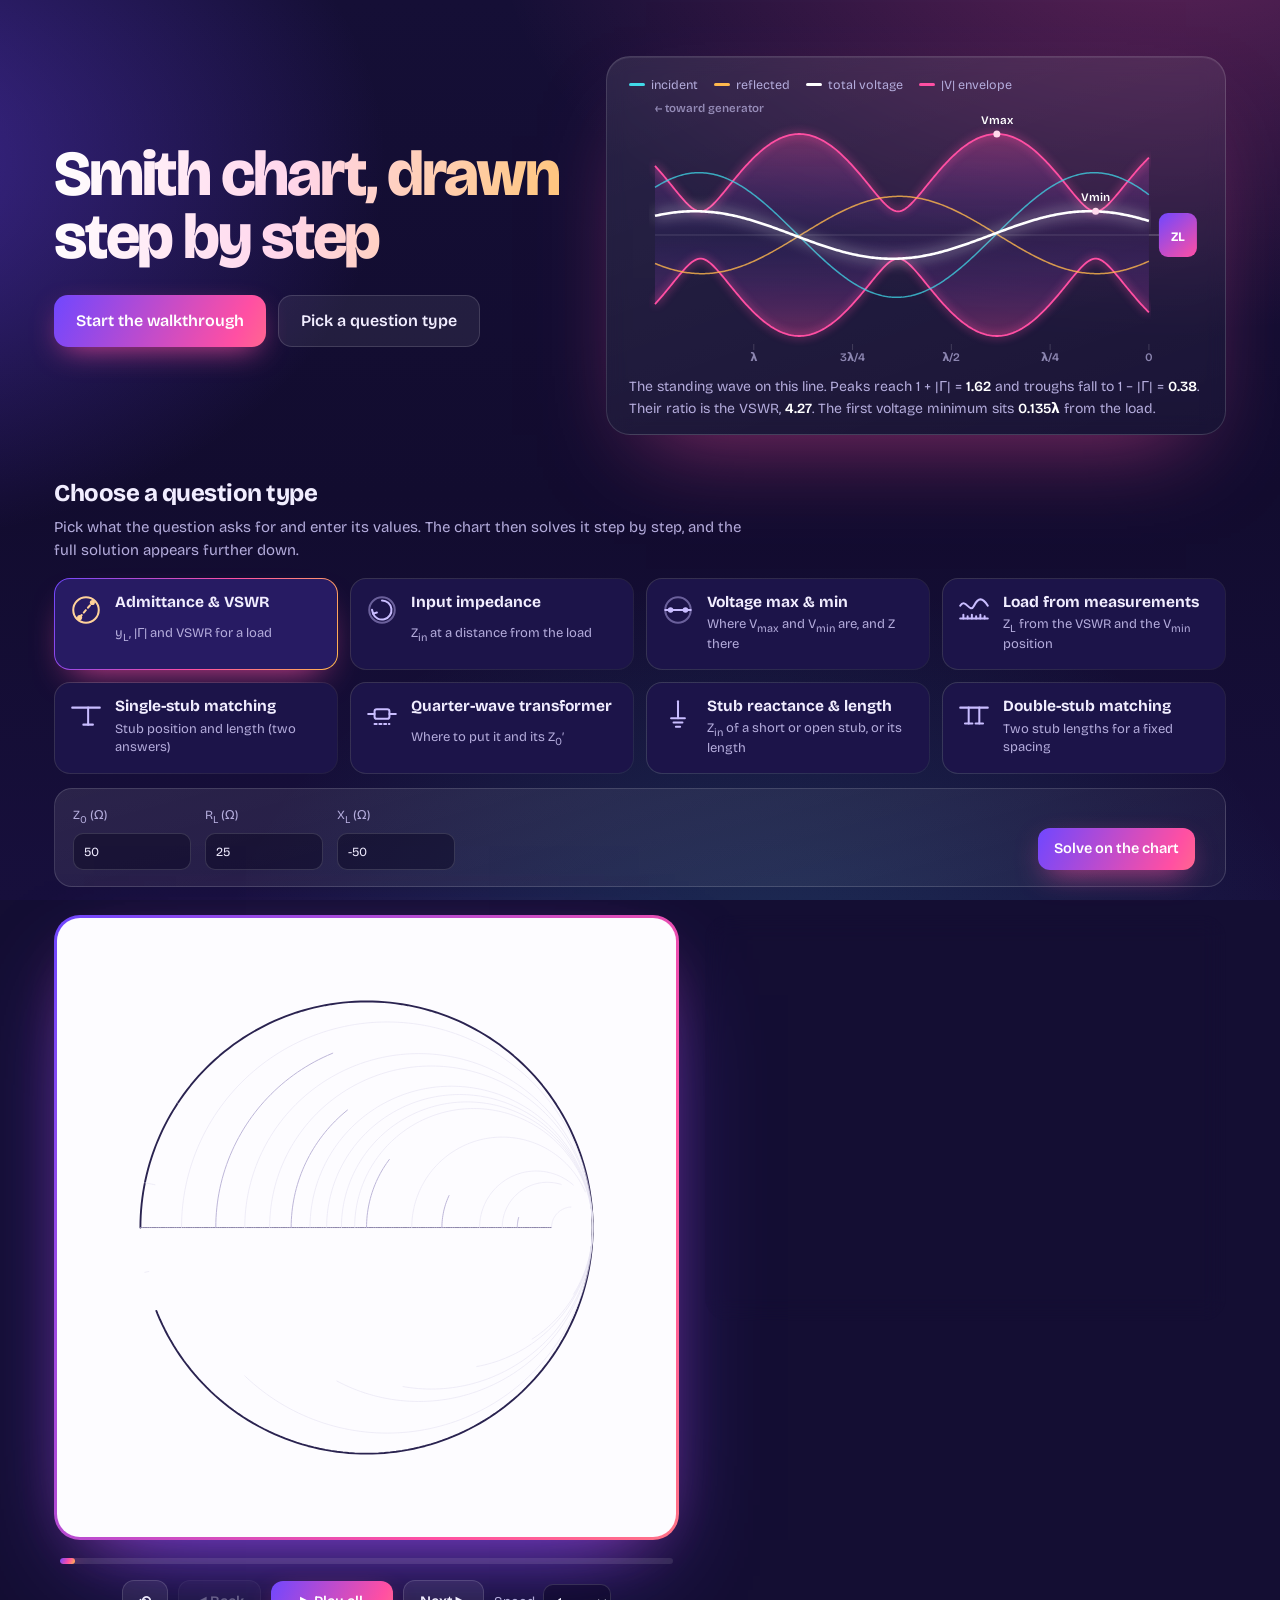
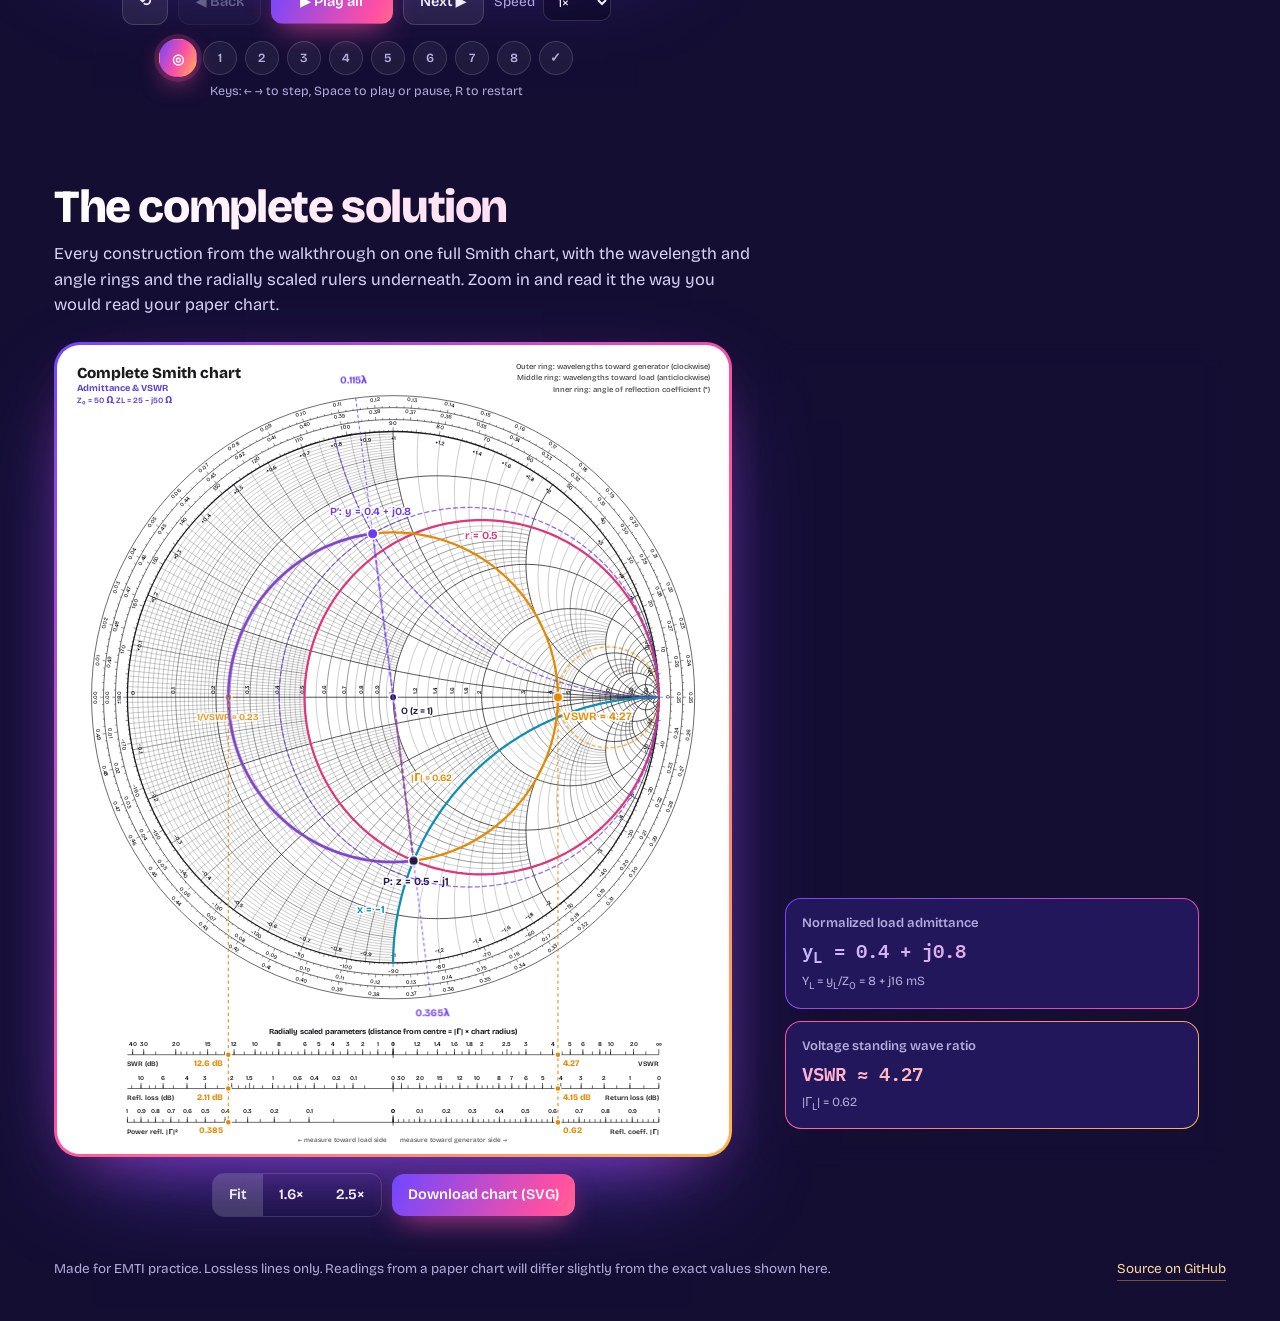
==== commit 87b93d4f: "Trim the hero: buttons right under the headline Remove the problem sentence and chips so "Start the " ====
--- a/index.html
+++ b/index.html
@@ -40,7 +40,7 @@
   /* ---------- hero ---------- */
   .hero{max-width:1220px;margin:0 auto;padding:56px 24px 28px;display:grid;grid-template-columns:minmax(0,.95fr) minmax(0,1.15fr);gap:40px;align-items:center}
   .hero h1{
-    margin:0 0 16px;font-size:clamp(38px,5.4vw,64px);line-height:.98;letter-spacing:-.035em;font-weight:800;
+    margin:0 0 26px;font-size:clamp(38px,5.4vw,64px);line-height:.98;letter-spacing:-.035em;font-weight:800;
     font-variation-settings:"opsz" 96;text-wrap:balance;
     background:linear-gradient(100deg,#ffffff 0%,#ffd6ec 45%,#ffc677 100%);-webkit-background-clip:text;background-clip:text;color:transparent;
   }
@@ -228,9 +228,7 @@
 <header class="hero">
   <div>
     <h1 class="rise">Smith chart, drawn step by step</h1>
-    <p class="lede rise d1" id="lede"></p>
-    <div class="chips rise d2" id="chips"></div>
-    <div class="cta rise d3">
+    <div class="cta rise d1">
       <button class="btn primary big" id="hStart">Start the walkthrough</button>
       <button class="btn big" id="hPick">Pick a question type</button>
     </div>
@@ -1619,8 +1617,6 @@
   // ---------- problem text ----------
   function setProblem(){
     const pr = MODE.problem(M);
-    $('lede').innerHTML = pr.lede;
-    $('chips').innerHTML = pr.chips.map(c => `<span class="chip">${c}</span>`).join('') + `<span class="chip find">${pr.find}</span>`;
     waveCaption();
   }
 
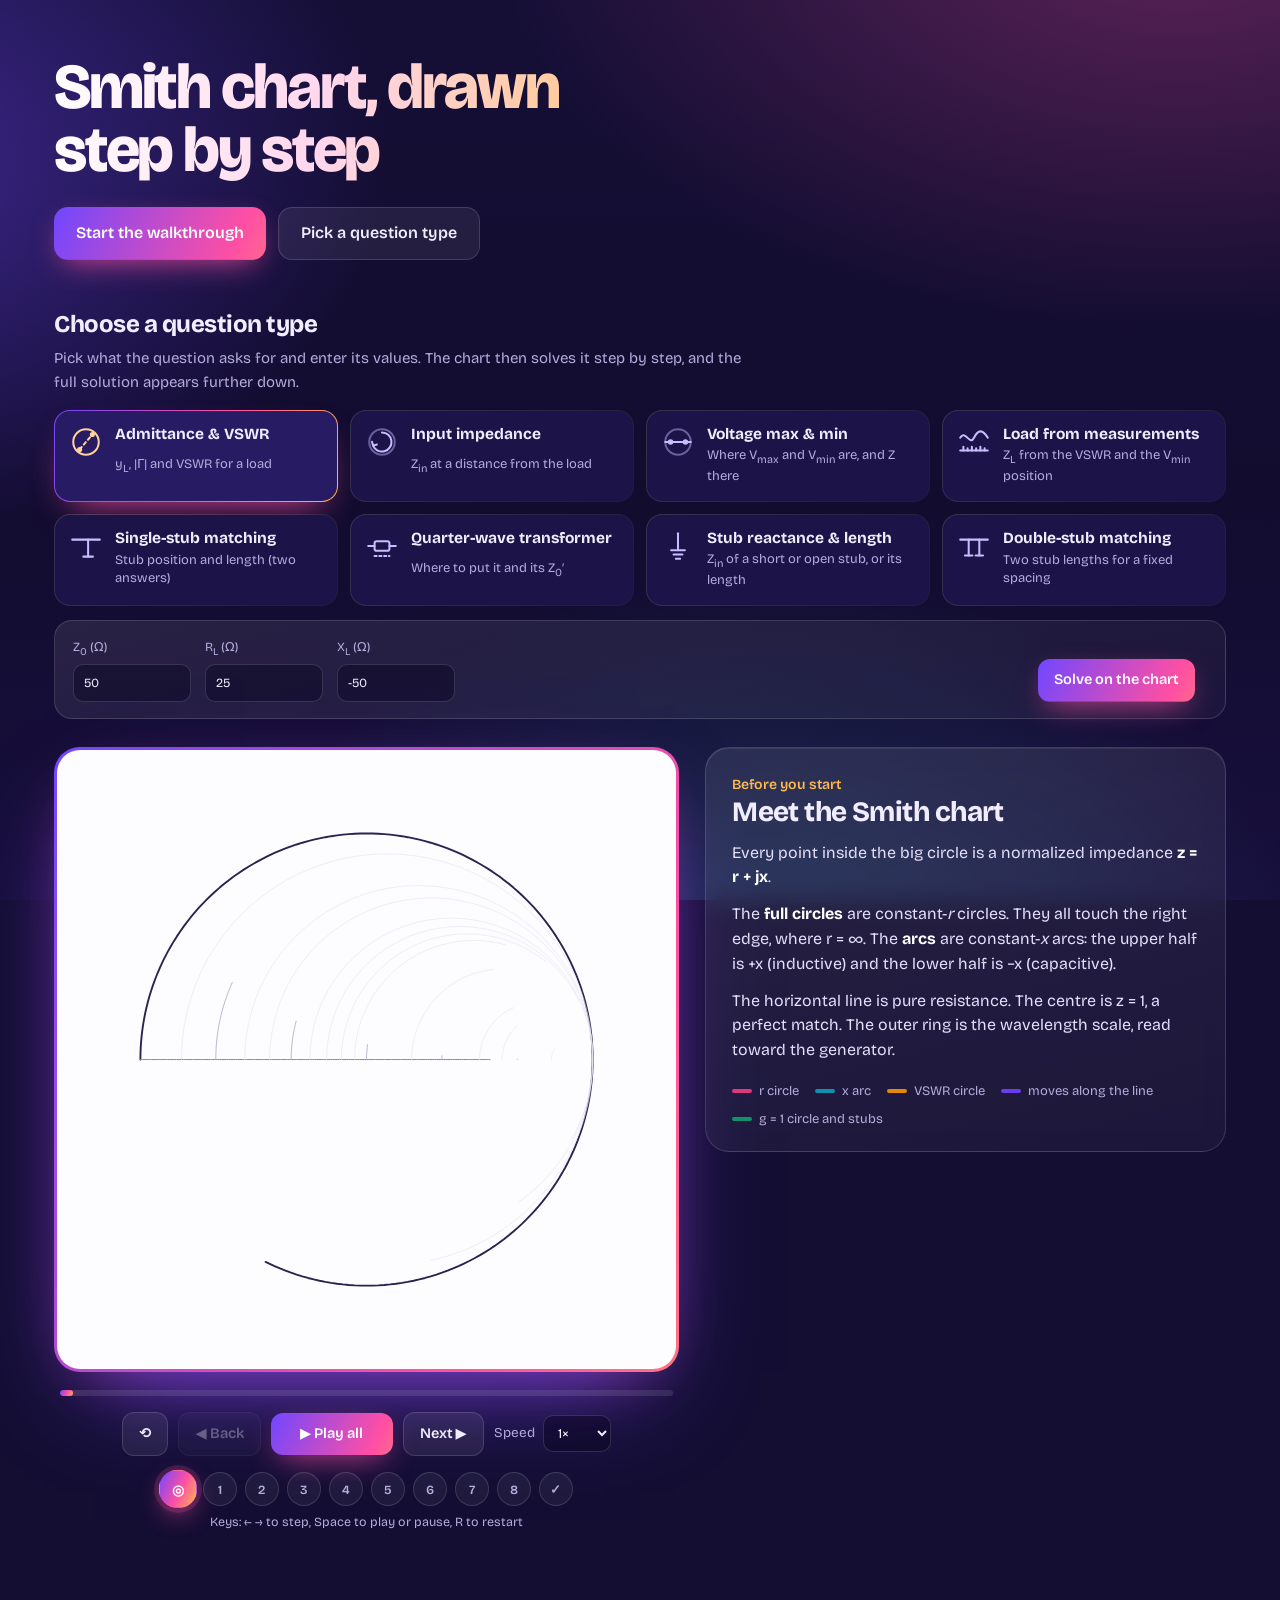
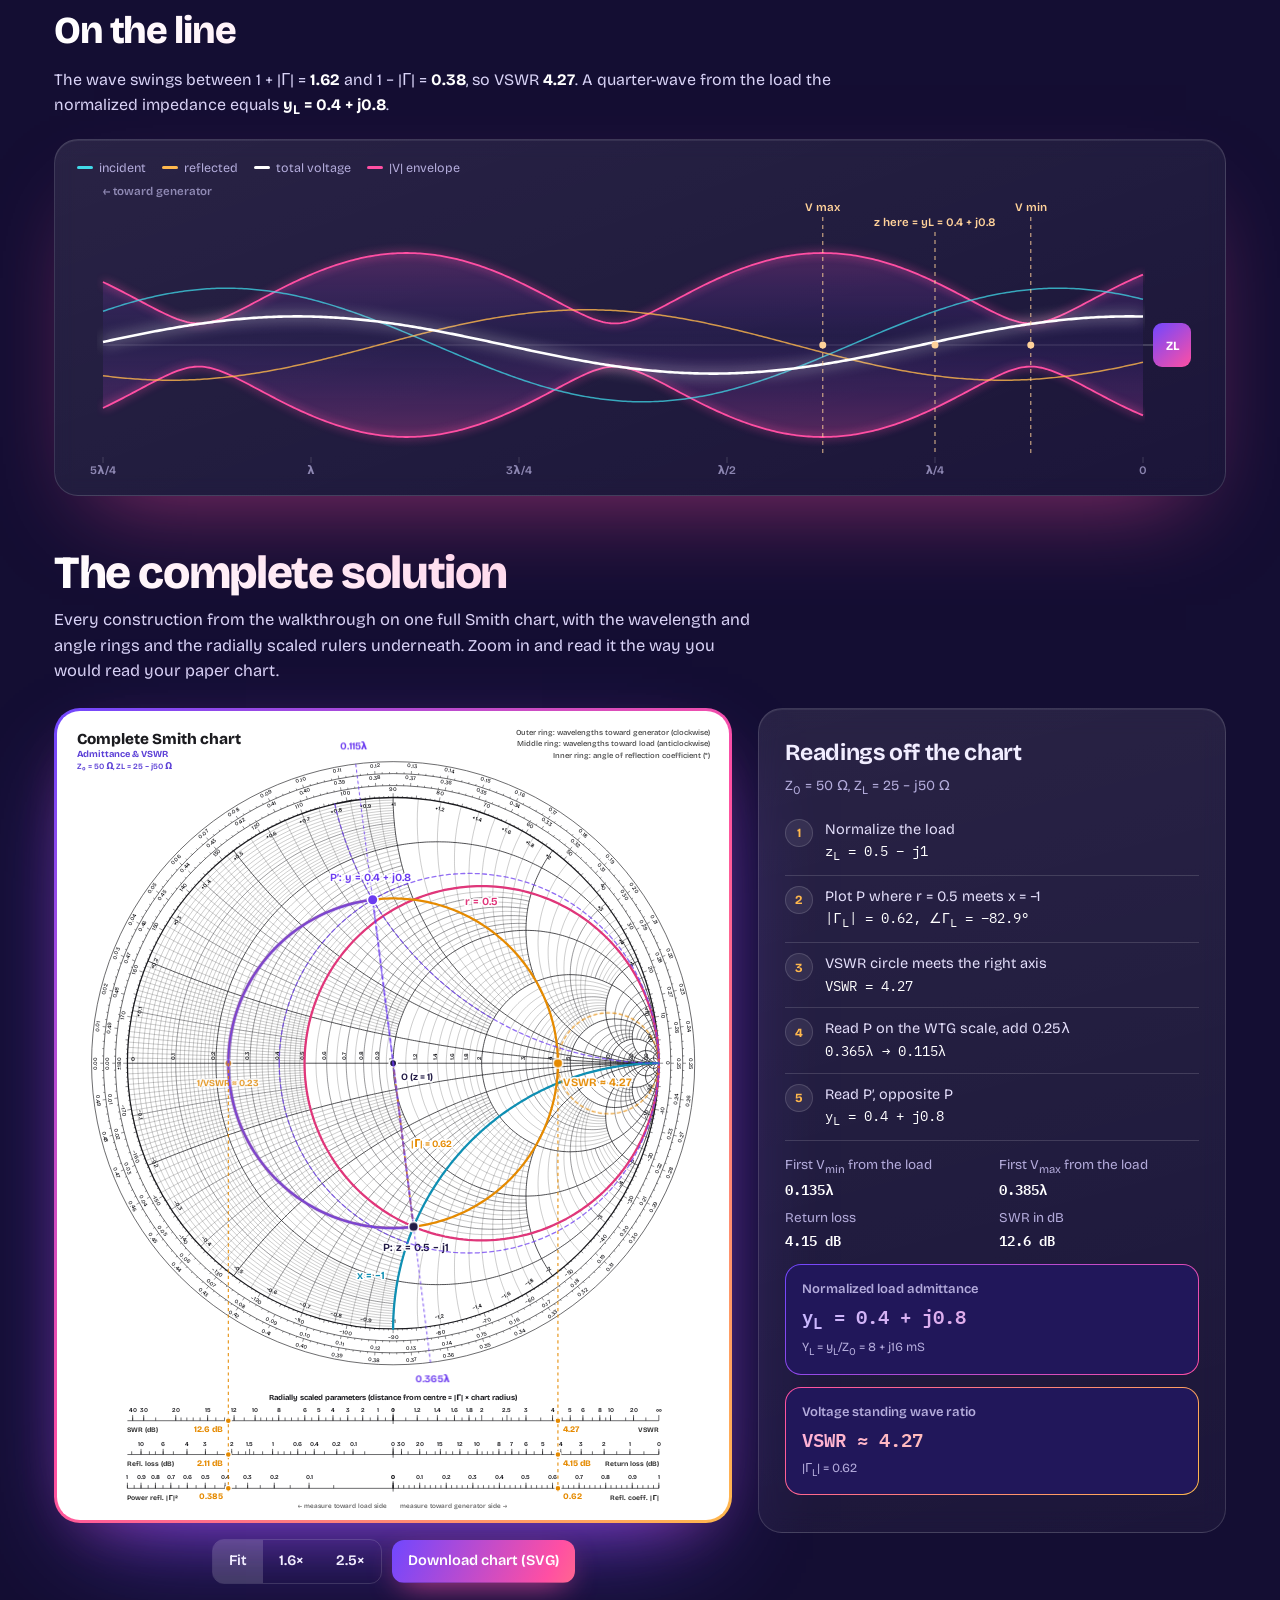
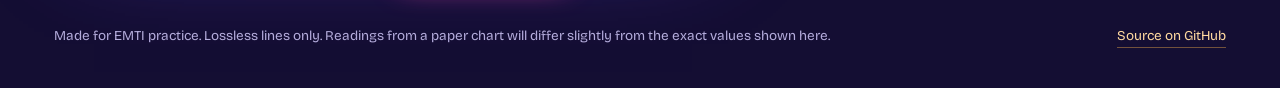
==== commit bcc4e5c7: "Move the standing wave below the walkthrough and tie it to each answer - New "On the line" section a" ====
--- a/index.html
+++ b/index.html
@@ -38,7 +38,8 @@
   :focus-visible{outline:2px solid var(--amber);outline-offset:3px;border-radius:8px}
 
   /* ---------- hero ---------- */
-  .hero{max-width:1220px;margin:0 auto;padding:56px 24px 28px;display:grid;grid-template-columns:minmax(0,.95fr) minmax(0,1.15fr);gap:40px;align-items:center}
+  .hero{max-width:1220px;margin:0 auto;padding:56px 24px 34px}
+  .hero h1{max-width:16ch}
   .hero h1{
     margin:0 0 26px;font-size:clamp(38px,5.4vw,64px);line-height:.98;letter-spacing:-.035em;font-weight:800;
     font-variation-settings:"opsz" 96;text-wrap:balance;
@@ -54,7 +55,12 @@
   @keyframes rise{to{opacity:1;transform:none}}
 
   .wave-card{margin:0;border-radius:24px;padding:18px 18px 14px;background:linear-gradient(160deg,rgba(255,255,255,.09),rgba(255,255,255,.03));border:1px solid var(--stroke);box-shadow:0 40px 90px -40px rgba(255,79,163,.55),inset 0 1px 0 rgba(255,255,255,.08);backdrop-filter:blur(10px)}
-  .wave-card canvas{width:100%;height:270px;display:block}
+  .wave-card canvas{width:100%;height:300px;display:block}
+  .online{max-width:1220px;margin:0 auto;padding:30px 24px 10px}
+  .online-head h2{margin:0 0 8px;font-size:clamp(26px,3.4vw,38px);letter-spacing:-.03em;font-weight:800;text-wrap:balance;
+    background:linear-gradient(100deg,#ffffff 0%,#ffd6ec 50%,#ffc677 100%);-webkit-background-clip:text;background-clip:text;color:transparent}
+  .online-head p{color:#d9d3f7;max-width:78ch;margin:0 0 18px;font-size:16px}
+  .online-head p b{color:#fff}
   .wave-card figcaption{font-size:14px;color:var(--muted);margin-top:8px;padding:0 4px}
   .wave-card figcaption b{color:#fff;font-weight:600}
   .wkey{display:flex;flex-wrap:wrap;gap:4px 16px;font-size:12.5px;color:var(--muted);padding:0 4px 4px}
@@ -210,10 +216,10 @@
     .panel{position:static}
   }
   @media (max-width:520px){
-    .wave-card canvas{height:210px}
+    .wave-card canvas{height:250px}
     .panel{padding:20px 18px}
     .panel h2{font-size:24px}
-    .hero,main,footer{padding-left:16px;padding-right:16px}
+    .hero,main,footer,.online{padding-left:16px;padding-right:16px}
   }
   @media (prefers-reduced-motion:reduce){
     html{scroll-behavior:auto}
@@ -233,16 +239,6 @@
       <button class="btn big" id="hPick">Pick a question type</button>
     </div>
   </div>
-  <figure class="wave-card rise d4">
-    <div class="wkey">
-      <span><i style="background:#41d9e8"></i>incident</span>
-      <span><i style="background:#ffb84d"></i>reflected</span>
-      <span><i style="background:#fff"></i>total voltage</span>
-      <span><i style="background:#ff4fa3"></i>|V| envelope</span>
-    </div>
-    <canvas id="wave" aria-label="Animated standing wave on the transmission line"></canvas>
-    <figcaption id="waveCap"></figcaption>
-  </figure>
 </header>
 
 <section class="modes" id="modes">
@@ -298,6 +294,22 @@
     </div>
   </aside>
 </main>
+
+<section class="online" id="online">
+  <div class="online-head">
+    <h2>On the line</h2>
+    <p id="waveCap"></p>
+  </div>
+  <figure class="wave-card">
+    <div class="wkey">
+      <span><i style="background:#41d9e8"></i>incident</span>
+      <span><i style="background:#ffb84d"></i>reflected</span>
+      <span><i style="background:#fff"></i>total voltage</span>
+      <span><i style="background:#ff4fa3"></i>|V| envelope</span>
+    </div>
+    <canvas id="wave" aria-label="Animated standing wave on the transmission line"></canvas>
+  </figure>
+</section>
 
 <section class="complete" id="complete">
   <div class="complete-head">
@@ -1472,7 +1484,7 @@
     ftext(FX + 8, 980, 'measure toward generator side →', {anchor:'start', size:8, color:'#555'}, fGrid);
   }
 
-  // ---------- hero: standing wave ----------
+  // ---------- on the line: standing wave for the current answer ----------
   const cv = $('wave'), ctx = cv.getContext('2d');
   let W = 0, H = 0, waveVisible = true, waveT0 = performance.now();
   function sizeWave(){
@@ -1480,13 +1492,77 @@
     W = r.width; H = r.height; cv.width = Math.round(W*dpr); cv.height = Math.round(H*dpr);
     ctx.setTransform(dpr, 0, 0, dpr, 0, 0);
   }
+  // what the current question's answer looks like on the line: piecewise sections, each with its own Γ
+  function waveSpec(){
+    const m = M, id = MODE.id;
+    const S = {segs:[{d:0, G:polar(Math.min(m.mag, 1), m.th)}], marks:[], spans:[], end:'ZL', cap:''};
+    const vs = `VSWR <b>${fS(m.s)}</b>`;
+    if (id === 'admittance'){
+      S.marks = [{d:m.dmax, t:'V max'}, {d:m.dmin, t:'V min'}, {d:.25, t:`z here = yL = ${fc(m.g, m.b, 2)}`}];
+      S.cap = `The wave swings between 1 + |Γ| = <b>${f(1 + m.mag, 2)}</b> and 1 − |Γ| = <b>${f(1 - m.mag, 2)}</b>, so ${vs}. A quarter-wave from the load the normalized impedance equals <b>y<sub>L</sub> = ${fc(m.g, m.b, 2)}</b>.`;
+    } else if (id === 'input-impedance'){
+      const Zin = [m.zin[0]*m.Z0, m.zin[1]*m.Z0];
+      S.marks = [{d:m.l, t:`input: Zin = ${fc(Zin[0], Zin[1], 1)} Ω`}];
+      S.cap = `The line is <b>${m.lText}</b> long (marked). Looking in at that end, the impedance is <b>Z<sub>in</sub> = ${fc(Zin[0], Zin[1], 2)} Ω</b>. The standing wave is the same all along the line: ${vs}.`;
+    } else if (id === 'max-min'){
+      S.marks = [{d:m.dmax, t:`V max: Z = ${f(m.Z0*m.s, 1)} Ω`}, {d:m.dmin, t:`V min: Z = ${f(m.Z0/m.s, 1)} Ω`}];
+      S.cap = `First maximum <b>${f(m.dmax)}λ</b> from the load (Z = ${f(m.Z0*m.s, 1)} Ω), first minimum <b>${f(m.dmin)}λ</b> (Z = ${f(m.Z0/m.s, 1)} Ω). They repeat every 0.5λ. ${vs}.`;
+    } else if (id === 'load-from-vswr'){
+      S.marks = [{d:m.dm, t:`V min (measured) at ${m.dText}`}];
+      S.cap = `Measured: ${vs}, first minimum <b>${m.dText}</b> from the load. Only a load of <b>Z<sub>L</sub> = ${fc(m.RL, m.XL, 1)} Ω</b> gives this wave.`;
+    } else if (id === 'single-stub'){
+      const [A, B] = m.sols;
+      S.segs.push({d:A.d, G:[0, 0]});
+      S.marks = [{d:A.d, t:`stub here: l = ${f(A.l)}λ`}];
+      S.cap = `With the ${m.stub}-circuited stub at <b>d = ${f(A.d)}λ</b> (l = <b>${f(A.l)}λ</b>), the line from the stub to the generator carries a plain travelling wave: flat envelope, VSWR 1. Between the stub and the load the original ${vs} remains. The other answer is d = ${f(B.d)}λ, l = ${f(B.l)}λ.`;
+    } else if (id === 'quarter-wave'){
+      const o = m.o1;
+      S.segs.push({d:o.d, G:[(o.R - o.Zq)/(o.R + o.Zq), 0]}, {d:o.d + .25, G:[0, 0]});
+      S.spans = [{a:o.d, b:o.d + .25, t:`λ/4 section, Z0′ = ${f(o.Zq, 1)} Ω`}];
+      S.marks = [{d:o.d, t:`transformer starts: d = ${f(o.d)}λ`}];
+      S.cap = `The λ/4 section (Z<sub>0</sub>′ = <b>${f(o.Zq, 2)} Ω</b>) starts <b>${f(o.d)}λ</b> from the load, where the line looks like ${f(o.R, 1)} Ω. Beyond it the line is matched: flat envelope, VSWR 1.`;
+    } else if (id === 'stub-length'){
+      const sh = m.stub === 'short';
+      S.segs = [{d:0, G:[sh ? -1 : 1, 0]}]; S.end = sh ? 'short' : 'open';
+      S.marks = [{d:m.l, t:`stub input: Zin = ${fj(m.X, 1)} Ω`}];
+      S.cap = `A ${sh ? 'short' : 'open'} circuit reflects everything, so the envelope falls to zero every λ/2. The stub is <b>${f(m.l)}λ</b> long (marked), and its input impedance is <b>${fj(m.X, 2)} Ω</b>.`;
+    } else if (id === 'double-stub'){
+      const T = m.sols[0];
+      S.segs.push({d:m.d0, G:[-T.Q[0], -T.Q[1]]}, {d:m.d0 + m.dsp, G:[0, 0]});
+      S.marks = [{d:m.d0, t:`stub 1: l1 = ${f(T.l1)}λ`}, {d:m.d0 + m.dsp, t:`stub 2: l2 = ${f(T.l2)}λ`}];
+      S.cap = `Stub 1 (<b>l₁ = ${f(T.l1)}λ</b>) changes the wave between the stubs; stub 2 (<b>l₂ = ${f(T.l2)}λ</b>), ${f(m.dsp)}λ further on, removes what is left. From stub 2 to the generator the envelope is flat: VSWR 1.`;
+    }
+    // amplitude of each section from voltage continuity at the joins
+    let a = [1, 0];
+    S.segs.forEach((s, k) => {
+      if (k > 0){ const V = segV(S.segs[k - 1], s.d); const den = [1 + s.G[0], s.G[1]]; a = Math.hypot(den[0], den[1]) < 1e-9 ? [0, 0] : cdiv(V.v, den); }
+      s.a = a;
+    });
+    return S;
+  }
+  function segV(s, d){
+    const x = TAU*(d - s.d), e1 = [Math.cos(x), Math.sin(x)], e2 = [Math.cos(x), -Math.sin(x)];
+    const inc = [s.a[0]*e1[0] - s.a[1]*e1[1], s.a[0]*e1[1] + s.a[1]*e1[0]];
+    const aG = [s.a[0]*s.G[0] - s.a[1]*s.G[1], s.a[0]*s.G[1] + s.a[1]*s.G[0]];
+    const ref = [aG[0]*e2[0] - aG[1]*e2[1], aG[0]*e2[1] + aG[1]*e2[0]];
+    return {inc, ref, v:[inc[0] + ref[0], inc[1] + ref[1]]};
+  }
+  let WS = null;
   function drawWave(now){
-    if (!W) return;
-    const m = M, g = Math.min(m.mag, 1), th = m.th;
+    if (!W || !M) return;
+    if (!WS) WS = waveSpec();
+    const S = WS, segAt = d => { let s = S.segs[0]; for (const t of S.segs) if (t.d <= d + 1e-12) s = t; return s; };
     const reveal = reduceMotion ? 1 : ease(clamp((now - waveT0)/1800));
     const phi = reduceMotion ? 0.9 : now/1000*2*Math.PI*0.3;
-    const D = 1.25, L = 30, R = W - 58, mid = H/2 + 2, A = (H/2 - 34)/(1 + g);
+    const far = Math.max(0, ...S.marks.map(k => k.d), ...S.spans.map(k => k.b));
+    const D = Math.min(3, Math.max(1.25, Math.ceil((far + .2)*4)/4));
+    const L = 30, R = W - 64, mid = H/2 + 14;
     const xOf = d => R - (d/D)*(R - L);
+    const N = 420, ds = []; for (let i = 0; i <= N; i++) ds.push(D*i/N);
+    const vals = ds.map(d => segV(segAt(d), d));
+    const envs = vals.map(q => Math.hypot(q.v[0], q.v[1]));
+    const A = (H/2 - 58)/Math.max(1e-6, ...envs, ...vals.map(q => Math.hypot(q.inc[0], q.inc[1]) + 1e-9));
+    const re = c => c[0]*Math.cos(phi) - c[1]*Math.sin(phi);
     ctx.clearRect(0, 0, W, H);
     ctx.font = '600 11.5px Bricolage Grotesque, system-ui, sans-serif';
 
@@ -1494,61 +1570,69 @@
     ctx.strokeStyle = 'rgba(255,255,255,.16)'; ctx.lineWidth = 1;
     ctx.beginPath(); ctx.moveTo(L, mid); ctx.lineTo(R, mid); ctx.stroke();
     ctx.fillStyle = 'rgba(214,206,255,.6)'; ctx.textAlign = 'center';
-    [[0,'0'],[0.25,'λ/4'],[0.5,'λ/2'],[0.75,'3λ/4'],[1,'λ']].forEach(([d, lab]) => {
-      const x = xOf(d); ctx.beginPath(); ctx.moveTo(x, H - 24); ctx.lineTo(x, H - 18); ctx.stroke(); ctx.fillText(lab, x, H - 7);
+    const step = D > 2 ? .5 : .25, names = {0:'0', .25:'λ/4', .5:'λ/2', .75:'3λ/4', 1:'λ', 1.25:'5λ/4', 1.5:'3λ/2', 1.75:'7λ/4', 2:'2λ', 2.5:'5λ/2', 3:'3λ'};
+    for (let d = 0; d <= D + 1e-9; d += step){ const x = xOf(d); ctx.beginPath(); ctx.moveTo(x, H - 24); ctx.lineTo(x, H - 18); ctx.stroke(); ctx.fillText(names[+d.toFixed(2)] || `${f(d, 2)}λ`, x, H - 7); }
+    ctx.textAlign = 'left'; ctx.fillText('← toward generator', L, 14);
+
+    // spans (e.g. the λ/4 section)
+    S.spans.forEach(sp => {
+      const x1 = xOf(sp.b), x2 = xOf(sp.a);
+      ctx.fillStyle = 'rgba(65,217,232,.10)'; ctx.fillRect(x1, 44, x2 - x1, H - 76);
+      ctx.fillStyle = '#9fe9f2'; ctx.textAlign = 'center'; ctx.fillText(sp.t, (x1 + x2)/2, H - 38);
     });
-    ctx.textAlign = 'left'; ctx.fillText('← toward generator', L, 14);
 
     ctx.save();
     ctx.beginPath(); ctx.rect(R - (R - L + 6)*reveal, 0, (R - L + 6)*reveal + 2, H); ctx.clip();
-    const N = 320, ds = [];
-    for (let i = 0; i <= N; i++) ds.push(D*i/N);
-    const env = d => Math.sqrt(Math.max(0, 1 + g*g + 2*g*Math.cos(th - 4*Math.PI*d)));
-    // envelope band
-    const grad = ctx.createLinearGradient(0, mid - A*(1+g), 0, mid + A*(1+g));
+    const grad = ctx.createLinearGradient(0, 40, 0, H - 30);
     grad.addColorStop(0, 'rgba(255,79,163,.30)'); grad.addColorStop(.5, 'rgba(112,71,255,.06)'); grad.addColorStop(1, 'rgba(255,79,163,.30)');
     ctx.beginPath();
-    ds.forEach((d, i) => { const x = xOf(d), y = mid - A*env(d); i ? ctx.lineTo(x, y) : ctx.moveTo(x, y); });
-    for (let i = N; i >= 0; i--){ const d = ds[i]; ctx.lineTo(xOf(d), mid + A*env(d)); }
+    ds.forEach((d, i) => { const x = xOf(d), y = mid - A*envs[i]; i ? ctx.lineTo(x, y) : ctx.moveTo(x, y); });
+    for (let i = N; i >= 0; i--) ctx.lineTo(xOf(ds[i]), mid + A*envs[i]);
     ctx.closePath(); ctx.fillStyle = grad; ctx.fill();
     const curve = (fn, color, w, glow) => {
-      ctx.beginPath(); ds.forEach((d, i) => { const x = xOf(d), y = mid - A*fn(d); i ? ctx.lineTo(x, y) : ctx.moveTo(x, y); });
+      ctx.beginPath(); ds.forEach((d, i) => { const x = xOf(d), y = mid - A*fn(i); i ? ctx.lineTo(x, y) : ctx.moveTo(x, y); });
       ctx.strokeStyle = color; ctx.lineWidth = w; ctx.shadowBlur = glow || 0; ctx.shadowColor = color; ctx.stroke(); ctx.shadowBlur = 0;
     };
-    curve(env, '#ff4fa3', 1.8, 8);
-    curve(d => -env(d), '#ff4fa3', 1.8, 8);
-    curve(d => Math.cos(phi + 2*Math.PI*d), 'rgba(65,217,232,.75)', 1.5);
-    if (g > 0.005) curve(d => g*Math.cos(phi - 2*Math.PI*d + th), 'rgba(255,184,77,.8)', 1.5);
-    curve(d => Math.cos(phi + 2*Math.PI*d) + g*Math.cos(phi - 2*Math.PI*d + th), '#ffffff', 2.6, 14);
+    curve(i => envs[i], '#ff4fa3', 1.8, 8);
+    curve(i => -envs[i], '#ff4fa3', 1.8, 8);
+    curve(i => re(vals[i].inc), 'rgba(65,217,232,.75)', 1.5);
+    curve(i => re(vals[i].ref), 'rgba(255,184,77,.8)', 1.5);
+    curve(i => re(vals[i].v), '#ffffff', 2.6, 14);
     ctx.restore();
 
-    // Vmax / Vmin markers nearest the load
-    if (g > 0.02 && reveal > .9){
-      const mark = (d, lab, top) => {
-        if (d > D) return;
-        const x = xOf(d), y = mid - A*env(d);
-        ctx.fillStyle = '#ffd9ec'; ctx.beginPath(); ctx.arc(x, y, 3.5, 0, 2*Math.PI); ctx.fill();
-        ctx.fillStyle = '#ffffff'; ctx.textAlign = 'center'; ctx.fillText(lab, x, top ? y - 10 : y - 10);
-      };
-      mark(m.dmax, 'Vmax', true); mark(m.dmin, 'Vmin', true);
+    // matched sections
+    S.segs.forEach((s, k) => {
+      if (k === 0 || Math.hypot(s.G[0], s.G[1]) > 1e-9) return;
+      const x1 = xOf(D), x2 = xOf(s.d);
+      if (x2 - x1 > 120){ ctx.fillStyle = '#9fe9f2'; ctx.textAlign = 'center'; ctx.fillText('matched: VSWR 1', (x1 + x2)/2, H - 38); }
+    });
+    // the question's own positions
+    if (reveal > .9){
+      const marks = S.marks.filter(k => k.d <= D + 1e-9).sort((p, q) => q.d - p.d);
+      let lastX = -1e9, row = 0;
+      marks.forEach(k => {
+        const x = xOf(k.d);
+        row = x - lastX < 170 ? 1 - row : 0; lastX = x;
+        const ty = 30 + row*15;
+        ctx.strokeStyle = 'rgba(255,210,154,.75)'; ctx.setLineDash([4, 4]); ctx.lineWidth = 1.2;
+        ctx.beginPath(); ctx.moveTo(x, ty + 6); ctx.lineTo(x, H - 26); ctx.stroke(); ctx.setLineDash([]);
+        ctx.fillStyle = '#ffd29a'; ctx.beginPath(); ctx.arc(x, mid, 3.5, 0, 2*Math.PI); ctx.fill();
+        const tw = ctx.measureText(k.t).width; let tx = x - tw/2; tx = Math.max(L - 20, Math.min(W - 8 - tw, tx));
+        ctx.textAlign = 'left'; ctx.fillText(k.t, tx, ty);
+      });
     }
-    // load block
-    const lx = R + 10, ly = mid - 22;
-    const lg = ctx.createLinearGradient(lx, ly, lx + 38, ly + 44);
+    // termination block
+    const lx = R + 10, ly = mid - 22, bw = S.end === 'ZL' ? 38 : 48;
+    const lg = ctx.createLinearGradient(lx, ly, lx + bw, ly + 44);
     lg.addColorStop(0, '#7047ff'); lg.addColorStop(1, '#ff4fa3');
     ctx.fillStyle = lg; ctx.beginPath();
-    if (ctx.roundRect) ctx.roundRect(lx, ly, 38, 44, 9); else ctx.rect(lx, ly, 38, 44);
+    if (ctx.roundRect) ctx.roundRect(lx, ly, bw, 44, 9); else ctx.rect(lx, ly, bw, 44);
     ctx.fill();
-    ctx.fillStyle = '#fff'; ctx.textAlign = 'center'; ctx.font = '700 13px Bricolage Grotesque, system-ui, sans-serif';
-    ctx.fillText('ZL', lx + 19, mid + 6);
+    ctx.fillStyle = '#fff'; ctx.textAlign = 'center'; ctx.font = '700 12.5px Bricolage Grotesque, system-ui, sans-serif';
+    ctx.fillText(S.end, lx + bw/2, mid + 5);
     ctx.strokeStyle = 'rgba(255,255,255,.35)'; ctx.lineWidth = 1; ctx.beginPath(); ctx.moveTo(R, mid); ctx.lineTo(lx, mid); ctx.stroke();
   }
-  function waveCaption(){
-    const m = M;
-    $('waveCap').innerHTML = isFinite(m.s)
-      ? `The standing wave on this line. Peaks reach 1 + |Γ| = <b>${f(1 + m.mag, 2)}</b> and troughs fall to 1 − |Γ| = <b>${f(1 - m.mag, 2)}</b>. Their ratio is the VSWR, <b>${f(m.s, 2)}</b>. The first voltage minimum sits <b>${f(m.dmin, 3)}λ</b> from the load.`
-      : `Total reflection: the troughs fall all the way to zero, so the VSWR is infinite.`;
-  }
+  function waveCaption(){ WS = waveSpec(); $('waveCap').innerHTML = WS.cap; }
   function waveLoop(t){ if (waveVisible) drawWave(t); if (!reduceMotion) requestAnimationFrame(waveLoop); }
   if ('ResizeObserver' in window) new ResizeObserver(() => { sizeWave(); drawWave(performance.now()); }).observe(cv);
   else window.addEventListener('resize', () => { sizeWave(); drawWave(performance.now()); });
@@ -1632,7 +1716,8 @@
     goTo, next, back, selectMode,
     solve(id, vals){ selectMode(id); Object.assign(MODE.vals, vals); buildFields(); const m = MODE.compute(readVals()); started = true; applyModel(m); return m; },
     tryCompute(id, vals){ const md = MODES.find(x => x.id === id), saved = MODE, old = md.vals; MODE = md; md.vals = Object.assign({}, md.defaults, vals); let out; try { out = {ok:true, m:md.compute(readVals())}; } catch (e){ out = {ok:false, err:e.message}; } md.vals = old; MODE = saved; return out; },
-    modes: MODES.map(x => x.id)
+    modes: MODES.map(x => x.id),
+    waveEnv(ds){ const S = waveSpec(), at = d => { let q = S.segs[0]; for (const t of S.segs) if (t.d <= d + 1e-12) q = t; return q; }; return ds.map(d => { const v = segV(at(d), d).v; return Math.hypot(v[0], v[1]); }); }
   };
   requestAnimationFrame(t => { lastT = t; tick(t); });
   requestAnimationFrame(t => { if (reduceMotion) drawWave(t); else waveLoop(t); });
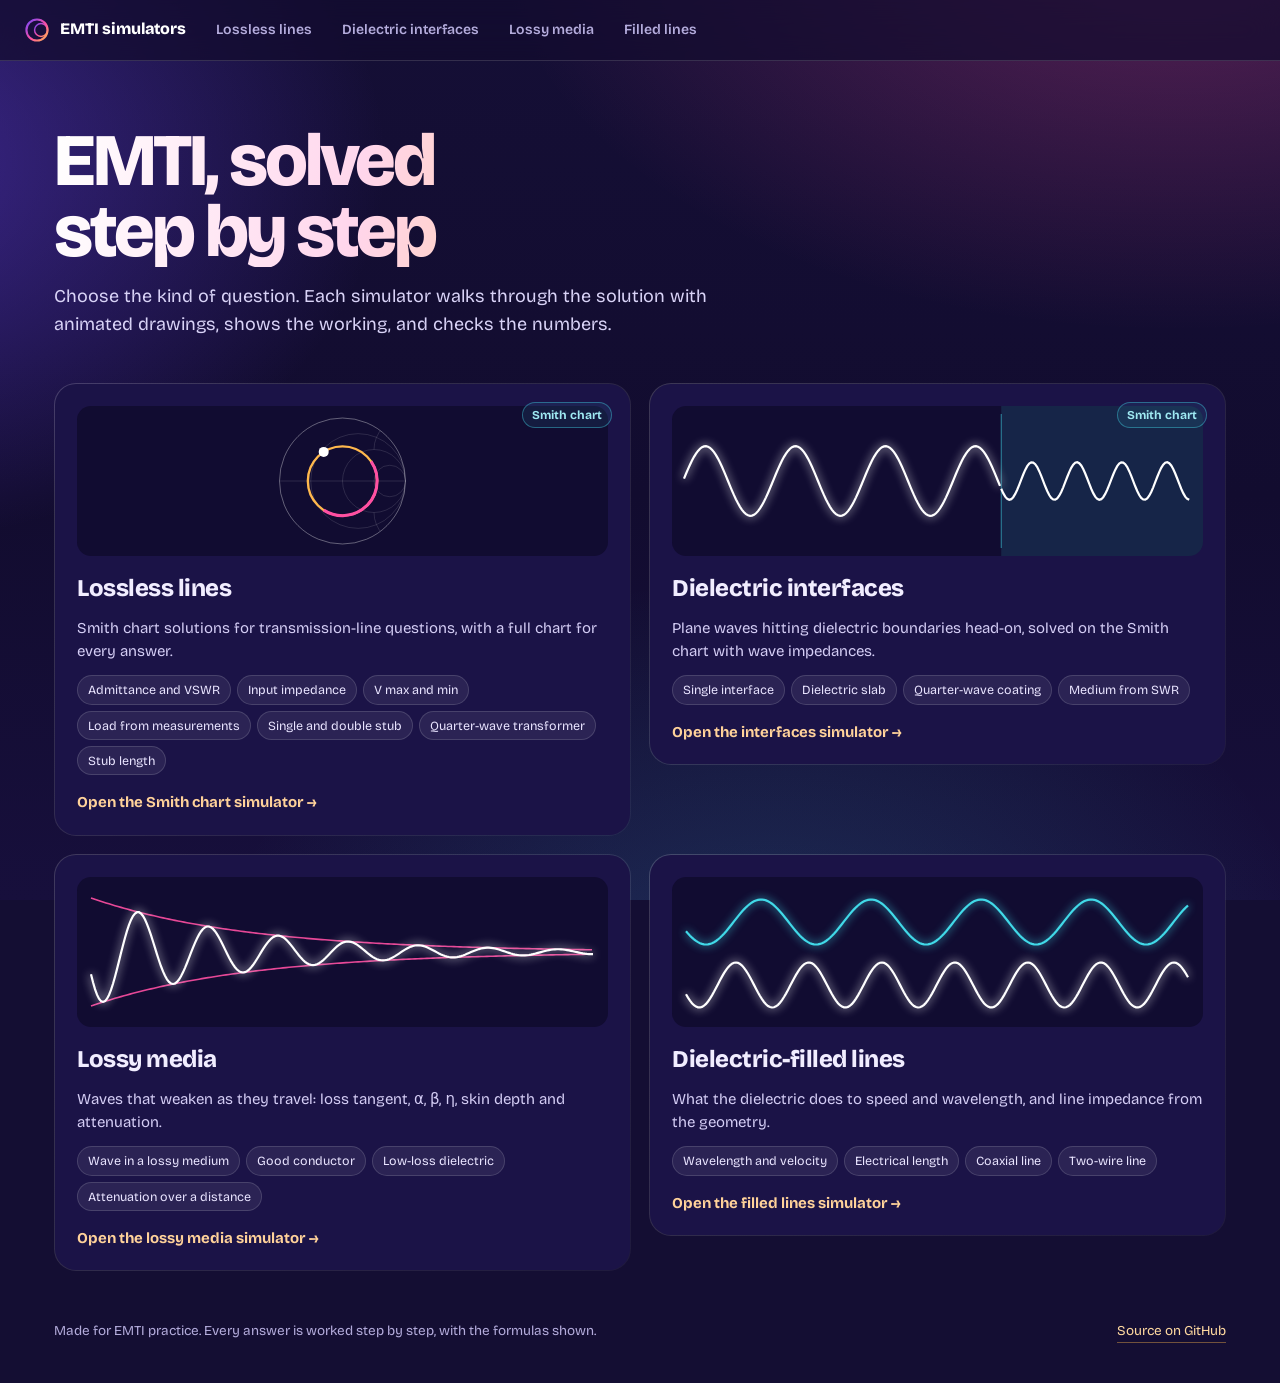
==== commit 6a3ec9bc: "Turn the site into EMTI simulators: home page + four families - Home page to choose a question famil" ====
--- a/index.html
+++ b/index.html
@@ -3,1724 +3,101 @@
 <head>
 <meta charset="utf-8">
 <meta name="viewport" content="width=device-width, initial-scale=1">
-<title>Smith Chart Simulator — Animated Solution</title>
-<meta name="description" content="Animated, step-by-step Smith chart solutions: admittance and VSWR, input impedance, voltage maxima and minima, load from measurements, single- and double-stub matching, quarter-wave transformers and stub lengths.">
+<title>EMTI simulators — Smith chart, interfaces, lossy media, filled lines</title>
+<meta name="description" content="Animated, step-by-step simulators for EMTI: lossless lines on the Smith chart, dielectric interfaces, plane waves in lossy media, and dielectric-filled lines.">
 <meta name="theme-color" content="#150f36">
 <link rel="icon" href="data:image/svg+xml,%3Csvg xmlns='http://www.w3.org/2000/svg' viewBox='0 0 32 32'%3E%3Cdefs%3E%3ClinearGradient id='g' x1='0' y1='0' x2='1' y2='1'%3E%3Cstop offset='0' stop-color='%237047ff'/%3E%3Cstop offset='.55' stop-color='%23ff4fa3'/%3E%3Cstop offset='1' stop-color='%23ffb84d'/%3E%3C/linearGradient%3E%3C/defs%3E%3Ccircle cx='16' cy='16' r='14' fill='none' stroke='url(%23g)' stroke-width='3'/%3E%3Ccircle cx='21' cy='16' r='9' fill='none' stroke='url(%23g)' stroke-width='2'/%3E%3Cline x1='2' y1='16' x2='30' y2='16' stroke='url(%23g)' stroke-width='2'/%3E%3C/svg%3E">
 <link rel="preconnect" href="https://fonts.googleapis.com">
 <link rel="preconnect" href="https://fonts.gstatic.com" crossorigin>
 <link href="https://fonts.googleapis.com/css2?family=Bricolage+Grotesque:opsz,wght@12..96,400..800&family=IBM+Plex+Mono:wght@400;600&display=swap" rel="stylesheet">
-<style>
-  :root{
-    --night:#150f36; --night-2:#23175a; --violet:#7047ff; --magenta:#ff4fa3; --amber:#ffb84d; --cyan:#41d9e8;
-    --text:#f1edff; --muted:#b4acdc; --glass:rgba(255,255,255,.06); --stroke:rgba(255,255,255,.14);
-    --paper:#fdfcff; --ink:#221b45;
-    --c-r:#e0367a; --c-x:#0f8fb3; --c-s:#e58a00; --c-y:#6c3cf0; --c-m:#13906a;
-    --grad:linear-gradient(115deg,var(--violet),var(--magenta) 55%,var(--amber));
-    --ease:cubic-bezier(.2,.7,.2,1);
-  }
-  *{box-sizing:border-box}
-  html{scroll-behavior:smooth}
-  html{background:#140e33}
-  body{
-    margin:0;min-height:100vh;color:var(--text);line-height:1.55;position:relative;
-    font-family:"Bricolage Grotesque",system-ui,-apple-system,"Segoe UI",sans-serif;
-  }
-  body::before{
-    content:"";position:fixed;inset:0;z-index:-1;pointer-events:none;
-    background:
-      radial-gradient(1100px 650px at 92% -8%, rgba(255,79,163,.30), transparent 62%),
-      radial-gradient(900px 640px at -12% 18%, rgba(112,71,255,.45), transparent 60%),
-      radial-gradient(900px 700px at 60% 112%, rgba(65,217,232,.16), transparent 62%),
-      linear-gradient(180deg,#150f36 0%,#120c2f 55%,#170f3c 100%);
-  }
-  ::selection{background:rgba(255,79,163,.4)}
-  :focus-visible{outline:2px solid var(--amber);outline-offset:3px;border-radius:8px}
-
-  /* ---------- hero ---------- */
-  .hero{max-width:1220px;margin:0 auto;padding:56px 24px 34px}
-  .hero h1{max-width:16ch}
-  .hero h1{
-    margin:0 0 26px;font-size:clamp(38px,5.4vw,64px);line-height:.98;letter-spacing:-.035em;font-weight:800;
-    font-variation-settings:"opsz" 96;text-wrap:balance;
-    background:linear-gradient(100deg,#ffffff 0%,#ffd6ec 45%,#ffc677 100%);-webkit-background-clip:text;background-clip:text;color:transparent;
-  }
-  .lede{font-size:18px;color:#d9d3f7;max-width:46ch;margin:0 0 18px}
-  .chips{display:flex;flex-wrap:wrap;gap:8px;margin:0 0 26px}
-  .chip{font-family:"IBM Plex Mono",ui-monospace,monospace;font-size:13.5px;padding:6px 12px;border-radius:999px;background:rgba(255,255,255,.07);border:1px solid var(--stroke);color:#efeaff}
-  .chip.find{border-color:rgba(255,184,77,.5);color:#ffd9a0;background:rgba(255,184,77,.08)}
-  .cta{display:flex;flex-wrap:wrap;gap:12px}
-  .rise{opacity:0;transform:translateY(14px);animation:rise .8s var(--ease) forwards}
-  .rise.d1{animation-delay:.08s}.rise.d2{animation-delay:.18s}.rise.d3{animation-delay:.28s}.rise.d4{animation-delay:.38s}
-  @keyframes rise{to{opacity:1;transform:none}}
-
-  .wave-card{margin:0;border-radius:24px;padding:18px 18px 14px;background:linear-gradient(160deg,rgba(255,255,255,.09),rgba(255,255,255,.03));border:1px solid var(--stroke);box-shadow:0 40px 90px -40px rgba(255,79,163,.55),inset 0 1px 0 rgba(255,255,255,.08);backdrop-filter:blur(10px)}
-  .wave-card canvas{width:100%;height:300px;display:block}
-  .online{max-width:1220px;margin:0 auto;padding:30px 24px 10px}
-  .online-head h2{margin:0 0 8px;font-size:clamp(26px,3.4vw,38px);letter-spacing:-.03em;font-weight:800;text-wrap:balance;
-    background:linear-gradient(100deg,#ffffff 0%,#ffd6ec 50%,#ffc677 100%);-webkit-background-clip:text;background-clip:text;color:transparent}
-  .online-head p{color:#d9d3f7;max-width:78ch;margin:0 0 18px;font-size:16px}
-  .online-head p b{color:#fff}
-  .wave-card figcaption{font-size:14px;color:var(--muted);margin-top:8px;padding:0 4px}
-  .wave-card figcaption b{color:#fff;font-weight:600}
-  .wkey{display:flex;flex-wrap:wrap;gap:4px 16px;font-size:12.5px;color:var(--muted);padding:0 4px 4px}
-  .wkey span{display:inline-flex;align-items:center;gap:6px}
-  .wkey i{width:16px;height:3px;border-radius:2px;display:inline-block}
-
-  /* ---------- buttons ---------- */
-  .btn{
-    font:inherit;font-weight:600;font-size:14.5px;color:var(--text);cursor:pointer;
-    padding:10px 16px;border-radius:12px;border:1px solid var(--stroke);background:rgba(255,255,255,.07);
-    transition:transform .18s var(--ease),background .25s,box-shadow .25s,border-color .25s,opacity .2s;
-  }
-  .btn:hover{background:rgba(255,255,255,.13);transform:translateY(-1px)}
-  .btn:active{transform:translateY(0) scale(.97)}
-  .btn:disabled{opacity:.35;cursor:default;transform:none}
-  .btn.primary{
-    border:none;color:#fff;background:var(--grad);background-size:160% 100%;background-position:0% 50%;
-    box-shadow:0 10px 30px -10px rgba(255,79,163,.85);transition:transform .18s var(--ease),background-position .5s var(--ease),box-shadow .3s;
-  }
-  .btn.primary:hover{background-position:100% 50%;box-shadow:0 14px 36px -10px rgba(255,79,163,1)}
-  .btn.big{padding:13px 22px;font-size:16px;border-radius:14px}
-
-  /* ---------- lab ---------- */
-  main{max-width:1220px;margin:0 auto;padding:18px 24px 40px;display:grid;grid-template-columns:minmax(0,1.2fr) minmax(0,1fr);gap:26px;align-items:start;scroll-margin-top:16px}
-  .frame{
-    padding:3px;border-radius:26px;
-    background:linear-gradient(120deg,var(--violet),var(--magenta),var(--amber),var(--cyan),var(--violet));background-size:300% 300%;
-    animation:flow 14s linear infinite;box-shadow:0 40px 100px -40px rgba(112,71,255,.9),0 20px 60px -30px rgba(255,79,163,.6);
-  }
-  @keyframes flow{0%{background-position:0% 50%}100%{background-position:300% 50%}}
-  .paper{background:var(--paper);border-radius:23px;padding:12px}
-  svg#chart{width:100%;height:auto;display:block}
-  .halo{paint-order:stroke;stroke:#fff;stroke-width:4px;stroke-linejoin:round}
-  .progress{height:6px;border-radius:99px;background:rgba(255,255,255,.1);margin:18px 6px 0;overflow:hidden}
-  .progress i{display:block;height:100%;width:0;border-radius:99px;background:var(--grad);box-shadow:0 0 18px rgba(255,79,163,.8)}
-  .controls{display:flex;flex-wrap:wrap;gap:10px;align-items:center;justify-content:center;margin-top:16px}
-  .speed{display:flex;align-items:center;gap:8px;font-size:13.5px;color:var(--muted)}
-  select,input{font:inherit;color:var(--text);background:rgba(10,6,32,.45);border:1px solid var(--stroke);border-radius:10px;padding:8px 10px;transition:border-color .2s,box-shadow .2s}
-  select:focus,input:focus{outline:none;border-color:var(--magenta);box-shadow:0 0 0 3px rgba(255,79,163,.25)}
-  select option{background:#1d1450}
-  .dots{display:flex;flex-wrap:wrap;justify-content:center;gap:8px;margin:16px 0 6px}
-  .dot{width:34px;height:34px;border-radius:50%;border:1px solid var(--stroke);background:rgba(255,255,255,.05);color:var(--muted);font:600 12.5px "Bricolage Grotesque",sans-serif;cursor:pointer;padding:0;
-       transition:transform .3s var(--ease),background .35s,color .3s,box-shadow .35s,border-color .3s}
-  .dot:hover{transform:translateY(-2px);border-color:rgba(255,255,255,.35)}
-  .dot.done{background:rgba(255,255,255,.14);color:#fff}
-  .dot.active{background:var(--grad);color:#fff;border-color:transparent;transform:scale(1.14);box-shadow:0 0 0 4px rgba(255,79,163,.18),0 8px 22px -6px rgba(255,79,163,.9)}
-  .hint{font-size:12.5px;color:var(--muted);text-align:center;margin-top:6px}
-
-  .panel{border-radius:24px;padding:26px 26px 22px;background:linear-gradient(165deg,rgba(255,255,255,.09),rgba(255,255,255,.035));border:1px solid var(--stroke);backdrop-filter:blur(12px);box-shadow:inset 0 1px 0 rgba(255,255,255,.08);position:sticky;top:16px}
-  .stepno{font-size:14px;font-weight:600;color:var(--amber)}
-  .panel h2{margin:2px 0 12px;font-size:28px;line-height:1.12;letter-spacing:-.02em;font-weight:750}
-  .panel p{margin:0 0 12px;font-size:16px;color:#e4dffb}
-  .panel b{color:#fff}
-  .work{position:relative;background:rgba(10,6,32,.5);border:1px solid var(--stroke);border-radius:14px;padding:14px 16px 14px 20px;font-family:"IBM Plex Mono",ui-monospace,monospace;font-size:14px;line-height:1.8;overflow-x:auto;color:#fff}
-  .work::before{content:"";position:absolute;left:0;top:10px;bottom:10px;width:4px;border-radius:4px;background:var(--grad)}
-  .work:empty{display:none}
-  .work .c{color:var(--muted);font-family:"Bricolage Grotesque",sans-serif;font-size:13.5px}
-  .answer{display:grid;grid-template-columns:repeat(auto-fit,minmax(215px,1fr));gap:12px;margin:6px 0 14px}
-  .ans{border-radius:16px;padding:14px 16px;border:1.5px solid transparent;animation:pop .6s var(--ease) both}
-  .ans:nth-child(2){animation-delay:.12s}
-  @keyframes pop{from{opacity:0;transform:translateY(10px) scale(.96)}to{opacity:1;transform:none}}
-  .ans .k{font-size:13px;font-weight:600;color:var(--muted)}
-  .ans .v{font-family:"IBM Plex Mono",monospace;font-size:19px;white-space:nowrap;font-weight:600;margin:4px 0 2px;background-clip:text;-webkit-background-clip:text;color:transparent}
-  .ans .s{font-size:12.5px;color:var(--muted)}
-  .ans.y{background:linear-gradient(#21175a,#21175a) padding-box,linear-gradient(135deg,var(--violet),var(--magenta)) border-box}
-  .ans.y .v{background-image:linear-gradient(90deg,#c9b8ff,#ff9fd0)}
-  .ans.s1{background:linear-gradient(#21175a,#21175a) padding-box,linear-gradient(135deg,var(--magenta),var(--amber)) border-box}
-  .ans.s1 .v{background-image:linear-gradient(90deg,#ffb1d6,#ffcf80)}
-  .legend{display:flex;flex-wrap:wrap;gap:8px 16px;margin-top:18px;font-size:13px;color:var(--muted)}
-  .legend span{display:inline-flex;align-items:center;gap:7px}
-  .legend i{width:20px;height:4px;border-radius:2px;display:inline-block}
-  .err{color:#ff8fb8;font-size:13.5px}
-
-
-  /* ---------- question types ---------- */
-  .modes{max-width:1220px;margin:0 auto;padding:12px 24px 10px;scroll-margin-top:12px}
-  .modes-head h2{margin:0 0 4px;font-size:24px;letter-spacing:-.02em;font-weight:750}
-  .modes-head p{margin:0 0 16px;color:var(--muted);font-size:15px;max-width:70ch}
-  .mode-grid{display:grid;grid-template-columns:repeat(4,minmax(0,1fr));gap:12px}
-  .mode-card{
-    font:inherit;color:var(--text);text-align:left;cursor:pointer;display:grid;grid-template-columns:34px minmax(0,1fr);column-gap:12px;row-gap:3px;align-items:start;
-    padding:14px 14px 15px;border-radius:16px;border:1.5px solid transparent;
-    background:linear-gradient(#1c1449,#1c1449) padding-box,linear-gradient(135deg,rgba(255,255,255,.16),rgba(255,255,255,.06)) border-box;
-    transition:transform .22s var(--ease),box-shadow .3s,background .3s;
-  }
-  .mode-card:hover{transform:translateY(-2px);box-shadow:0 12px 30px -18px rgba(112,71,255,.9)}
-  .mode-card svg{grid-row:span 2;width:34px;height:34px;color:#c9bdff;transition:color .3s}
-  .mode-card b{font-size:15.5px;font-weight:700;line-height:1.25}
-  .mode-card span{font-size:13px;color:var(--muted);line-height:1.38}
-  .mode-card[aria-pressed="true"]{background:linear-gradient(#271b63,#271b63) padding-box,var(--grad) border-box;box-shadow:0 16px 36px -18px rgba(255,79,163,.95)}
-  .mode-card[aria-pressed="true"] svg{color:#ffd29a}
-  .inputs-bar{margin-top:14px;padding:16px 18px;border-radius:18px;background:linear-gradient(165deg,rgba(255,255,255,.09),rgba(255,255,255,.035));border:1px solid var(--stroke);display:flex;flex-wrap:wrap;gap:14px 18px;align-items:flex-end}
-  .fields{display:flex;flex-wrap:wrap;gap:12px 14px;align-items:flex-end;flex:1 1 520px}
-  .field{display:flex;flex-direction:column;gap:5px;font-size:12.5px;color:var(--muted)}
-  .field[hidden]{display:none}
-  .field input{width:118px}
-  .field select{min-width:150px}
-  .field .len{display:flex;gap:6px}
-  .field .len input{width:96px}
-  .field .len select{min-width:0;width:auto}
-  .form-actions{display:flex;align-items:center;gap:12px;flex-wrap:wrap}
-  .err{color:#ff8fb8;font-size:13.5px;max-width:52ch}
-  @media (max-width:940px){
-    .mode-grid{grid-auto-flow:column;grid-template-columns:none;grid-auto-columns:minmax(230px,74%);overflow-x:auto;scroll-snap-type:x mandatory;padding-bottom:8px}
-    .mode-card{scroll-snap-align:start}
-  }
-  @media (max-width:520px){ .modes{padding-left:16px;padding-right:16px} .field input{width:104px} }
-  @media (prefers-reduced-motion:reduce){ .mode-card{transition:none} }
-
-  footer{max-width:1220px;margin:0 auto;padding:6px 24px 40px;color:var(--muted);font-size:13.5px;display:flex;flex-wrap:wrap;gap:8px 20px;justify-content:space-between}
-  footer a{color:#ffd9a0;text-decoration:none;border-bottom:1px solid rgba(255,184,77,.4);transition:color .2s,border-color .2s}
-  footer a:hover{color:#fff;border-color:#fff}
-
-
-  /* ---------- complete solution ---------- */
-  .complete{max-width:1220px;margin:0 auto;padding:44px 24px 36px}
-  .complete-head h2{text-wrap:balance;margin:0 0 10px;font-size:clamp(30px,4vw,46px);line-height:1.02;letter-spacing:-.03em;font-weight:800;
-    background:linear-gradient(100deg,#ffffff 0%,#ffd6ec 50%,#ffc677 100%);-webkit-background-clip:text;background-clip:text;color:transparent}
-  .complete-head p{color:#d9d3f7;max-width:64ch;margin:0 0 24px;font-size:16.5px}
-  .complete-grid{display:grid;grid-template-columns:minmax(0,1.45fr) minmax(0,1fr);gap:26px;align-items:start}
-  .frame.still{animation:none;background:linear-gradient(135deg,#7047ff,#ff4fa3 50%,#ffb84d)}
-  .sheet-scroll{overflow:auto;background:#fff;padding:6px;-webkit-overflow-scrolling:touch}
-  #full{width:100%;height:auto;display:block;transition:width .35s var(--ease)}
-  .seg{display:inline-flex;border:1px solid var(--stroke);border-radius:12px;overflow:hidden}
-  .seg .btn{border:none;border-radius:0;background:transparent}
-  .seg .btn[aria-pressed="true"]{background:rgba(255,255,255,.16)}
-  .seg .btn:hover{transform:none}
-  .solution h3{margin:0 0 4px;font-size:23px;letter-spacing:-.015em}
-  .solution .sub{color:var(--muted);font-size:14px;margin:0 0 10px}
-  .readings{list-style:none;counter-reset:rd;margin:0 0 14px;padding:0}
-  .readings li{counter-increment:rd;display:grid;grid-template-columns:28px minmax(0,1fr);column-gap:12px;padding:10px 0;border-bottom:1px solid var(--stroke)}
-  .readings li::before{content:counter(rd);grid-row:span 2;width:26px;height:26px;border-radius:50%;background:rgba(255,255,255,.07);border:1px solid var(--stroke);display:grid;place-items:center;font-size:12.5px;font-weight:700;color:var(--amber)}
-  .readings .rk{font-size:14.5px;color:#e4dffb}
-  .readings .rv{font-family:"IBM Plex Mono",ui-monospace,monospace;font-size:14px;color:#fff}
-  .extras{display:grid;grid-template-columns:1fr 1fr;gap:8px 14px;margin:0 0 14px;font-size:13.5px;color:var(--muted)}
-  .extras b{display:block;font-family:"IBM Plex Mono",monospace;color:#fff;font-size:14px;font-weight:600}
-  #full .sd{stroke-dasharray:1 1;stroke-dashoffset:1}
-  .in-view #full .sd{animation:drawin 1.1s var(--ease) forwards;animation-delay:var(--d)}
-  #full .fd{opacity:0}
-  .in-view #full .fd{animation:fadein .6s var(--ease) forwards;animation-delay:var(--d)}
-  @keyframes drawin{to{stroke-dashoffset:0}}
-  @keyframes fadein{to{opacity:1}}
-  @media (max-width:940px){.complete-grid{grid-template-columns:1fr}.solution{position:static}}
-  @media (max-width:520px){.complete{padding-left:16px;padding-right:16px}.extras{grid-template-columns:1fr}}
-  @media (prefers-reduced-motion:reduce){
-    #full .sd{stroke-dasharray:none;stroke-dashoffset:0;animation:none!important}
-    #full .fd{opacity:1;animation:none!important}
-    #full{transition:none}
-  }
-  @media (max-width:940px){
-    .hero{grid-template-columns:1fr;padding-top:36px;gap:26px}
-    main{grid-template-columns:1fr}
-    .panel{position:static}
-  }
-  @media (max-width:520px){
-    .wave-card canvas{height:250px}
-    .panel{padding:20px 18px}
-    .panel h2{font-size:24px}
-    .hero,main,footer,.online{padding-left:16px;padding-right:16px}
-  }
-  @media (prefers-reduced-motion:reduce){
-    html{scroll-behavior:auto}
-    .rise{animation:none;opacity:1;transform:none}
-    .frame{animation:none}
-    .ans{animation:none}
-    .btn,.dot{transition:none}
-  }
-</style>
+<link rel="stylesheet" href="site.css">
 </head>
 <body>
-<header class="hero">
-  <div>
-    <h1 class="rise">Smith chart, drawn step by step</h1>
-    <div class="cta rise d1">
-      <button class="btn primary big" id="hStart">Start the walkthrough</button>
-      <button class="btn big" id="hPick">Pick a question type</button>
-    </div>
-  </div>
+<script>
+  // old links like /#single-stub pointed at the lossless simulator, which used to be the home page
+  (function(){ var old = ['admittance','input-impedance','max-min','load-from-vswr','single-stub','quarter-wave','stub-length','double-stub'];
+    function go(){ var h = location.hash.slice(1); if (old.indexOf(h) >= 0) location.replace('lossless.html#' + h); }
+    go(); window.addEventListener('hashchange', go); })();
+</script>
+<nav class="topnav" aria-label="Simulators"><a class="brand" href="index.html"><svg viewBox="0 0 32 32" aria-hidden="true"><defs><linearGradient id="bg" x1="0" y1="0" x2="1" y2="1"><stop offset="0" stop-color="#7047ff"/><stop offset=".55" stop-color="#ff4fa3"/><stop offset="1" stop-color="#ffb84d"/></linearGradient></defs><circle cx="16" cy="16" r="13" fill="none" stroke="url(#bg)" stroke-width="2.6"/><circle cx="21" cy="16" r="8" fill="none" stroke="url(#bg)" stroke-width="1.8"/><path d="M3 16 H29" stroke="url(#bg)" stroke-width="1.8"/></svg><span>EMTI simulators</span></a><div class="navlinks"><a href="lossless.html">Lossless lines</a><a href="interfaces.html">Dielectric interfaces</a><a href="lossy-media.html">Lossy media</a><a href="filled-lines.html">Filled lines</a></div></nav>
+<header class="home-hero">
+  <h1 class="rise">EMTI, solved step by step</h1>
+  <p class="rise d1">Choose the kind of question. Each simulator walks through the solution with animated drawings, shows the working, and checks the numbers.</p>
 </header>
 
-<section class="modes" id="modes">
-  <div class="modes-head">
-    <h2>Choose a question type</h2>
-    <p>Pick what the question asks for and enter its values. The chart then solves it step by step, and the full solution appears further down.</p>
-  </div>
-  <div class="mode-grid" id="modeGrid"></div>
-  <form class="inputs-bar" id="form" novalidate>
-    <div class="fields" id="fields"></div>
-    <div class="form-actions">
-      <button class="btn primary" type="submit">Solve on the chart</button>
-      <span class="err" id="err" role="alert"></span>
-    </div>
-  </form>
-</section>
-
-<main id="lab">
-  <section id="stage">
-    <div class="frame"><div class="paper">
-      <svg id="chart" viewBox="0 0 600 600" role="img" aria-label="Animated Smith chart">
-        <g id="grid"></g>
-        <g id="ov"></g>
-      </svg>
-    </div></div>
-    <div class="progress"><i id="pfill"></i></div>
-    <div class="controls">
-      <button class="btn" id="bRestart" title="Restart (R)" aria-label="Restart">⟲</button>
-      <button class="btn" id="bBack" title="Previous step (←)">◀ Back</button>
-      <button class="btn primary" id="bPlay" title="Play all / pause (Space)" style="min-width:122px">▶ Play all</button>
-      <button class="btn" id="bNext" title="Next step (→)">Next ▶</button>
-      <label class="speed">Speed
-        <select id="speed"><option value="0.5">0.5×</option><option value="1" selected>1×</option><option value="1.5">1.5×</option><option value="2">2×</option></select>
-      </label>
-    </div>
-    <div class="dots" id="dots"></div>
-    <div class="hint">Keys: ← → to step, Space to play or pause, R to restart</div>
-  </section>
-
-  <aside class="panel">
-    <div id="pcontent">
-      <div class="stepno" id="stepno"></div>
-      <h2 id="stitle"></h2>
-      <div id="sbody"></div>
-      <div class="work" id="swork"></div>
-    </div>
-    <div class="legend">
-      <span><i style="background:var(--c-r)"></i>r circle</span>
-      <span><i style="background:var(--c-x)"></i>x arc</span>
-      <span><i style="background:var(--c-s)"></i>VSWR circle</span>
-      <span><i style="background:var(--c-y)"></i>moves along the line</span>
-      <span><i style="background:var(--c-m)"></i>g = 1 circle and stubs</span>
-    </div>
-  </aside>
+<main class="families">
+  <a class="family rise d1" href="lossless.html">
+    <canvas data-preview="smith" aria-hidden="true"></canvas>
+    <h2>Lossless lines</h2>
+    <p>Smith chart solutions for transmission-line questions, with a full chart for every answer.</p>
+    <ul><li>Admittance and VSWR</li><li>Input impedance</li><li>V max and min</li><li>Load from measurements</li><li>Single and double stub</li><li>Quarter-wave transformer</li><li>Stub length</li></ul>
+    <span class="go">Open the Smith chart simulator →</span>
+    <span class="tag">Smith chart</span>
+  </a>
+  <a class="family rise d2" href="interfaces.html">
+    <canvas data-preview="interface" aria-hidden="true"></canvas>
+    <h2>Dielectric interfaces</h2>
+    <p>Plane waves hitting dielectric boundaries head-on, solved on the Smith chart with wave impedances.</p>
+    <ul><li>Single interface</li><li>Dielectric slab</li><li>Quarter-wave coating</li><li>Medium from SWR</li></ul>
+    <span class="go">Open the interfaces simulator →</span>
+    <span class="tag">Smith chart</span>
+  </a>
+  <a class="family rise d3" href="lossy-media.html">
+    <canvas data-preview="lossy" aria-hidden="true"></canvas>
+    <h2>Lossy media</h2>
+    <p>Waves that weaken as they travel: loss tangent, α, β, η, skin depth and attenuation.</p>
+    <ul><li>Wave in a lossy medium</li><li>Good conductor</li><li>Low-loss dielectric</li><li>Attenuation over a distance</li></ul>
+    <span class="go">Open the lossy media simulator →</span>
+  </a>
+  <a class="family rise d4" href="filled-lines.html">
+    <canvas data-preview="filled" aria-hidden="true"></canvas>
+    <h2>Dielectric-filled lines</h2>
+    <p>What the dielectric does to speed and wavelength, and line impedance from the geometry.</p>
+    <ul><li>Wavelength and velocity</li><li>Electrical length</li><li>Coaxial line</li><li>Two-wire line</li></ul>
+    <span class="go">Open the filled lines simulator →</span>
+  </a>
 </main>
 
-<section class="online" id="online">
-  <div class="online-head">
-    <h2>On the line</h2>
-    <p id="waveCap"></p>
-  </div>
-  <figure class="wave-card">
-    <div class="wkey">
-      <span><i style="background:#41d9e8"></i>incident</span>
-      <span><i style="background:#ffb84d"></i>reflected</span>
-      <span><i style="background:#fff"></i>total voltage</span>
-      <span><i style="background:#ff4fa3"></i>|V| envelope</span>
-    </div>
-    <canvas id="wave" aria-label="Animated standing wave on the transmission line"></canvas>
-  </figure>
-</section>
-
-<section class="complete" id="complete">
-  <div class="complete-head">
-    <h2>The complete solution</h2>
-    <p>Every construction from the walkthrough on one full Smith chart, with the wavelength and angle rings and the radially scaled rulers underneath. Zoom in and read it the way you would read your paper chart.</p>
-  </div>
-  <div class="complete-grid">
-    <div>
-      <div class="frame still"><div class="paper sheet-scroll" id="sheetScroll">
-        <svg id="full" viewBox="0 0 820 990" role="img" aria-label="Complete Smith chart with the full solution drawn on it"><g id="fGrid"></g><g id="fSol"></g></svg>
-      </div></div>
-      <div class="controls">
-        <div class="seg" role="group" aria-label="Zoom">
-          <button class="btn" data-zoom="100" aria-pressed="true">Fit</button>
-          <button class="btn" data-zoom="160" aria-pressed="false">1.6×</button>
-          <button class="btn" data-zoom="250" aria-pressed="false">2.5×</button>
-        </div>
-        <button class="btn primary" id="dlSvg">Download chart (SVG)</button>
-      </div>
-    </div>
-    <aside class="panel solution">
-      <h3>Readings off the chart</h3>
-      <p class="sub" id="solSub"></p>
-      <ol class="readings" id="readings"></ol>
-      <div class="extras" id="extras"></div>
-      <div id="finalAns"></div>
-    </aside>
-  </div>
-</section>
-
 <footer>
-  <span>Made for EMTI practice. Lossless lines only. Readings from a paper chart will differ slightly from the exact values shown here.</span>
+  <span>Made for EMTI practice. Every answer is worked step by step, with the formulas shown.</span>
   <a href="https://github.com/shourayaVishnoi/smith-chart-simulator">Source on GitHub</a>
 </footer>
-
 <script>
-(() => {
-  'use strict';
-  const NS = 'http://www.w3.org/2000/svg';
-  const FONT = 'Bricolage Grotesque, system-ui, sans-serif';
-  const COL = {red:'#e0367a', blue:'#0f8fb3', green:'#e58a00', purple:'#6c3cf0', ink:'#221b45', match:'#13906a'};
-  const PI = Math.PI, TAU = 2*Math.PI;
-  const reduceMotion = !!(window.matchMedia && matchMedia('(prefers-reduced-motion: reduce)').matches);
-  const $ = id => document.getElementById(id);
-  const gridG = $('grid'), ov = $('ov');
-
-  // ---------- maths ----------
-  const clamp = (v, a = 0, b = 1) => Math.min(b, Math.max(a, v));
-  const ease = t => t < .5 ? 2*t*t : 1 - Math.pow(-2*t + 2, 2)/2;
-  const seg = (p, a, b) => clamp((p - a)/(b - a));
-  const mod = (a, n) => ((a % n) + n) % n;
-  const deg = a => a*180/PI;
-  const polar = (r, a) => [r*Math.cos(a), r*Math.sin(a)];
-  const rot = (P, a) => [P[0]*Math.cos(a) - P[1]*Math.sin(a), P[0]*Math.sin(a) + P[1]*Math.cos(a)];
-  const cdiv = (a, b) => { const d = b[0]*b[0] + b[1]*b[1]; return [(a[0]*b[0] + a[1]*b[1])/d, (a[1]*b[0] - a[0]*b[1])/d]; };
-  function toG(z){
-    if (!isFinite(z[0]) || !isFinite(z[1])) return [1, 0];
-    const d = (z[0] + 1)*(z[0] + 1) + z[1]*z[1];
-    return [(z[0]*z[0] + z[1]*z[1] - 1)/d, 2*z[1]/d];
-  }
-  const gam = (r, x) => toG([r, x]);
-  function fromG(G){
-    const d = (1 - G[0])*(1 - G[0]) + G[1]*G[1];
-    if (d < 1e-14) return [Infinity, 0];
-    return [(1 - G[0]*G[0] - G[1]*G[1])/d, 2*G[1]/d];
-  }
-  const ang = P => Math.atan2(P[1], P[0]);
-  const wtgA = a => mod(0.25 - a/(2*TAU), 0.5);            // wavelengths-toward-generator reading at angle a
-  const cw = (a0, a1) => mod(a0 - a1, TAU)/(2*TAU);         // clockwise distance (in λ) from angle a0 to a1
-  const stubLen = (bs, a0) => cw(a0, ang(toG([0, bs])));    // stub length for susceptance bs, starting at a0
-
-  // ---------- formatting ----------
-  const isNeg = (v, d) => v < 0 && +Math.abs(v).toFixed(d) !== 0;
-  const f = (v, d = 3) => !isFinite(v) ? '∞' : (isNeg(v, d) ? '−' : '') + (+Math.abs(v).toFixed(d)).toString();
-  const fc = (re, im, d = 3) => (!isFinite(re) || !isFinite(im)) ? '∞' : `${f(re, d)} ${isNeg(im, d) ? '−' : '+'} j${f(Math.abs(im), d)}`;
-  const fz = (z, d = 3) => fc(z[0], z[1], d);
-  const fj = (x, d = 3) => !isFinite(x) ? 'j∞' : `${isNeg(x, d) ? '−' : '+'}j${f(Math.abs(x), d)}`;
-  const fS = s => isFinite(s) ? f(s, 2) : '∞';
-
-  // ---------- drawing views: the walkthrough chart and the full chart ----------
-  const WALK = {cx:300, cy:300, R:228, W:600, g:ov, ring:1.075, labR:1.2};
-  const FULL = {cx:410, cy:430, R:330, W:820, g:null, ring:1.135, labR:1.2};
-  let VIEW = WALK;
-  const px = (u, v) => [VIEW.cx + VIEW.R*u, VIEW.cy - VIEW.R*v];
-
-  function el(tag, attrs, parent){ const e = document.createElementNS(NS, tag); for (const k in attrs) e.setAttribute(k, attrs[k]); (parent || VIEW.g).appendChild(e); return e; }
-  function circlePts(cu, cv, rho, a0, a1, n = 240){
-    const pts = [];
-    for (let i = 0; i <= n; i++){ const a = a0 + (a1 - a0)*i/n; pts.push([cu + rho*Math.cos(a), cv + rho*Math.sin(a)]); }
-    return pts;
-  }
-  function rPts(r){ const c = r/(1+r), rho = 1/(1+r); return circlePts(c, 0, rho, PI, -PI); }
-  function xPts(x, n = 200){
-    if (Math.abs(x) < 1e-12){ const pts = []; for (let i = 0; i <= n; i++) pts.push([-1 + 2*i/n, 0]); return pts; }
-    const ax = Math.abs(x), s = Math.sign(x), g0 = gam(0, ax);
-    let a0 = Math.atan2(g0[1] - 1/ax, g0[0] - 1);
-    while (a0 < PI/2) a0 += TAU;
-    while (a0 > 1.5*PI) a0 -= TAU;
-    return circlePts(1, 1/ax, 1/ax, a0, 1.5*PI, n).map(p => [p[0], s*p[1]]);
-  }
-  function pathD(pts, p){
-    if (p <= 0) return '';
-    const n = pts.length - 1, fr = p*n, k = Math.floor(fr);
-    let d = '';
-    for (let i = 0; i <= Math.min(k, n); i++){ const [X, Y] = px(pts[i][0], pts[i][1]); d += (i ? 'L' : 'M') + X.toFixed(2) + ' ' + Y.toFixed(2); }
-    if (k < n){ const t = fr - k, a = pts[k], b = pts[k+1]; const [X, Y] = px(a[0] + (b[0]-a[0])*t, a[1] + (b[1]-a[1])*t); d += 'L' + X.toFixed(2) + ' ' + Y.toFixed(2); }
-    return d;
-  }
-  function stroke(pts, p, color, w, extra = {}, parent){
-    const d = pathD(pts, p); if (!d) return null;
-    return el('path', Object.assign({d, fill:'none', stroke:color, 'stroke-width':w, 'stroke-linecap':'round', 'stroke-linejoin':'round'}, extra), parent);
-  }
-  function text(u, v, str, o = {}, parent){
-    let [X, Y] = px(u, v);
-    const anchor = o.anchor || 'middle', w = 0.58*(o.size || 13)*String(str).length, W = VIEW.W || 600;
-    const left = anchor === 'start' ? X : anchor === 'end' ? X - w : X - w/2;
-    if (left < 4) X += 4 - left; else if (left + w > W - 4) X -= left + w - (W - 4);
-    const t = el('text', {x:X.toFixed(1), y:Y.toFixed(1), 'text-anchor':anchor, 'dominant-baseline':'middle', fill:o.color || COL.ink,
-      'font-size':o.size || 13, 'font-weight':o.weight || 650, opacity:o.op ?? 1, 'font-family':FONT}, parent);
-    if (o.halo !== false) t.setAttribute('class', 'halo');
-    t.textContent = str; return t;
-  }
-  function dot(u, v, r, color, op = 1){ const [X, Y] = px(u, v); return el('circle', {cx:X.toFixed(1), cy:Y.toFixed(1), r:Math.max(0, r), fill:color, stroke:'#fff', 'stroke-width':1.8, opacity:op}); }
-  function ring(u, v, r, color, op){ const [X, Y] = px(u, v); return el('circle', {cx:X.toFixed(1), cy:Y.toFixed(1), r:Math.max(0, r), fill:'none', stroke:color, 'stroke-width':2.2, opacity:op}); }
-  function pointLabel(u, v, str, color, op = 1, k = 0.08, dir){
-    if (op <= 0) return null;
-    const m = Math.hypot(u, v);
-    const dx = dir ? dir[0] : m < 1e-6 ? 0.6 : u/m, dy = dir ? dir[1] : m < 1e-6 ? 0.8 : v/m;
-    return text(u + dx*k, v + dy*k, str, {color, op, size:13.5, anchor: dx > 0.35 ? 'start' : dx < -0.35 ? 'end' : 'middle'});
-  }
-
-  // ---------- chart building blocks ----------
-  function radial(a, q, color = COL.purple){ return stroke([[0, 0], polar(VIEW.ring, a)], q, color, 1.3, {'stroke-dasharray':'3 4', opacity:.85}); }
-  function ringText(a, str, color, op = 1){
-    if (op <= 0) return null;
-    const [u, v] = polar(VIEW.labR, a), c = Math.cos(a);
-    return text(u, v, str, {color, size:12.5, op, anchor: c > .4 ? 'start' : c < -.4 ? 'end' : 'middle'});
-  }
-  function arcCW(rho, a0, sweep, p, color, w = 3.2, extra = {}){
-    if (sweep <= 1e-9 || rho <= 1e-9) return null;
-    return stroke(circlePts(0, 0, rho, a0, a0 - sweep, Math.max(24, Math.round(sweep*40))), p, color, w, Object.assign({opacity:.9}, extra));
-  }
-  function arcCCW(rho, a0, sweep, p, color, w = 3.2, extra = {}){
-    if (sweep <= 1e-9 || rho <= 1e-9) return null;
-    return stroke(circlePts(0, 0, rho, a0, a0 + sweep, Math.max(24, Math.round(sweep*40))), p, color, w, Object.assign({opacity:.9}, extra));
-  }
-  function rimArc(a0, sweep, p, color, dashed, rr = 0.982){
-    return arcCW(rr, a0, sweep, p, color, 3.6, dashed ? {'stroke-dasharray':'7 5', opacity:.85} : {opacity:.95});
-  }
-  function movingDot(rho, a, color){ const [u, v] = polar(rho, a); dot(u, v, 6.5, color); }
-  function plotPoint(u, v, label, color, p, rr, xx){
-    if (rr != null){
-      stroke(rPts(rr), ease(seg(p, 0, .45)), COL.red, 2.4, {opacity:.9});
-      stroke(xPts(xx), ease(seg(p, .25, .7)), COL.blue, 2.4, {opacity:.9});
-    }
-    const e = seg(p, rr != null ? .65 : 0, 1);
-    if (e > 0){ dot(u, v, 6*ease(e), color); pointLabel(u, v, label, color, e); }
-  }
-  function vswrCircle(mag, th, p){
-    const p1 = ease(seg(p, 0, .25)), p2 = ease(seg(p, .25, 1));
-    stroke([[0, 0], polar(mag, th)], p1, COL.green, 2, {'stroke-dasharray':'5 4'});
-    if (p1 >= 1 && mag > .15){ const [u, v] = polar(mag/2, th); text(u + .03, v, `|Γ| = ${f(mag, 2)}`, {color:COL.green, size:12, anchor:'start'}); }
-    if (mag > 1e-6) stroke(circlePts(0, 0, mag, th, th - TAU, 360), p2, COL.green, 2.8);
-    dot(0, 0, 4.5, COL.ink);
-  }
-  function faintRX(z, p, color){
-    if (!isFinite(z[0]) || !isFinite(z[1])) return;
-    stroke(rPts(z[0]), ease(seg(p, 0, .6)), color, 1.4, {'stroke-dasharray':'5 4', opacity:.6});
-    stroke(xPts(z[1]), ease(seg(p, .25, .85)), color, 1.4, {'stroke-dasharray':'5 4', opacity:.6});
-  }
-  function curveArrow(P0, P1, bend, p, color){
-    const dx = P1[0] - P0[0], dy = P1[1] - P0[1], c = [(P0[0] + P1[0])/2 - dy*bend, (P0[1] + P1[1])/2 + dx*bend], pts = [];
-    for (let i = 0; i <= 40; i++){ const t = i/40; pts.push([(1-t)*(1-t)*P0[0] + 2*(1-t)*t*c[0] + t*t*P1[0], (1-t)*(1-t)*P0[1] + 2*(1-t)*t*c[1] + t*t*P1[1]]); }
-    return stroke(pts, p, color, 2, {'stroke-dasharray':'6 4'});
-  }
-  // path along a constant-g (or constant-r) circle between two points, never crossing the right edge (b = ∞)
-  function gPath(g, A, B, n = 90){
-    const c = g/(1 + g), rr = 1/(1 + g);
-    const angOf = P => { let a = Math.atan2(P[1], P[0] - c); if (a <= 0) a += TAU; return a; };
-    const a0 = angOf(A), a1 = angOf(B), pts = [];
-    for (let i = 0; i <= n; i++){ const a = a0 + (a1 - a0)*i/n; pts.push([c + rr*Math.cos(a), rr*Math.sin(a)]); }
-    return pts;
-  }
-  function circleIntersect(c1, r1, c2, r2){
-    const dx = c2[0] - c1[0], dy = c2[1] - c1[1], D = Math.hypot(dx, dy);
-    if (D < 1e-12 || D > r1 + r2 + 1e-12 || D < Math.abs(r1 - r2) - 1e-12) return [];
-    const a = (r1*r1 - r2*r2 + D*D)/(2*D), h = Math.sqrt(Math.max(0, r1*r1 - a*a));
-    const mx = c1[0] + a*dx/D, my = c1[1] + a*dy/D;
-    const p1 = [mx - h*dy/D, my + h*dx/D], p2 = [mx + h*dy/D, my - h*dx/D];
-    return h < 1e-9 ? [p1] : [p1, p2];
-  }
-
-  // ---------- grid ----------
-  const R_MAJ = [0.2, 0.5, 1, 2, 5], R_MIN = [0.1, 0.3, 0.4, 0.6, 0.7, 0.8, 0.9, 1.5, 3, 4, 10];
-  let gridPieces = null, lastGridP = -1;
-  function buildGrid(){
-    const pcs = [];
-    pcs.push({pts:rPts(0), color:'#2a2350', w:1.9});
-    pcs.push({pts:xPts(0), color:'#8a83a8', w:1});
-    R_MIN.forEach(r => pcs.push({pts:rPts(r), color:'#e8e5f3', w:0.7}));
-    R_MAJ.forEach(r => pcs.push({pts:rPts(r), color:'#bdb6d8', w:1}));
-    R_MIN.forEach(x => { pcs.push({pts:xPts(x), color:'#e8e5f3', w:0.7}); pcs.push({pts:xPts(-x), color:'#e8e5f3', w:0.7}); });
-    R_MAJ.forEach(x => { pcs.push({pts:xPts(x), color:'#bdb6d8', w:1}); pcs.push({pts:xPts(-x), color:'#bdb6d8', w:1}); });
-    gridPieces = pcs;
-  }
-  function drawGrid(p){
-    if (Math.abs(p - lastGridP) < 1e-9) return;
-    lastGridP = p;
-    gridG.innerHTML = '';
-    const N = gridPieces.length;
-    gridPieces.forEach((pc, k) => stroke(pc.pts, ease(seg(p, 0.6*k/N, 0.6*k/N + 0.3)), pc.color, pc.w, {}, gridG));
-    const lp = seg(p, 0.55, 0.95);
-    if (lp > 0){
-      const ringG = el('g', {opacity:lp}, gridG);
-      const [cx, cy] = px(0, 0);
-      el('circle', {cx, cy, r:WALK.R*1.075, fill:'none', stroke:'#d6d1ea', 'stroke-width':1}, ringG);
-      for (let i = 0; i < 50; i++){
-        const th = (180 - 720*i*0.01)*Math.PI/180;
-        const big = i % 5 === 0, r2 = big ? 1.055 : 1.03;
-        const [x1, y1] = px(Math.cos(th), Math.sin(th)), [x2, y2] = px(r2*Math.cos(th), r2*Math.sin(th));
-        el('line', {x1, y1, x2, y2, stroke: big ? '#8a83a8' : '#c4bedb', 'stroke-width': big ? 1.2 : 0.8}, ringG);
-        if (big) text(1.13*Math.cos(th), 1.13*Math.sin(th), i === 0 ? '0' : (i/100).toFixed(2), {size:10, weight:500, color:'#8a83a8', halo:false}, ringG);
-      }
-      R_MAJ.forEach(r => { const u = gam(r, 0)[0]; text(u + 0.012, 0.032, f(r), {size:10, weight:600, color:'#756e95', anchor:'start'}, ringG); });
-      text(-0.985, 0.032, '0', {size:10, weight:600, color:'#756e95', anchor:'start'}, ringG);
-      R_MAJ.forEach(x => [x, -x].forEach(xx => {
-        const g0 = gam(0, xx);
-        text(0.915*g0[0], 0.915*g0[1], (xx > 0 ? '+j' : '−j') + f(Math.abs(xx)), {size:10, weight:600, color:'#756e95'}, ringG);
-      }));
-      const t = el('text', {x:12, y:590, 'font-size':11, fill:'#8a83a8', 'font-family':FONT}, ringG);
-      t.textContent = 'Outer scale: wavelengths toward generator (clockwise)';
+(function(){
+  var reduce = window.matchMedia && matchMedia('(prefers-reduced-motion: reduce)').matches, TAU = Math.PI*2, items = [];
+  document.querySelectorAll('canvas[data-preview]').forEach(function(cv){ items.push({cv:cv, ctx:cv.getContext('2d'), kind:cv.dataset.preview, w:0, h:0}); });
+  function size(it){ var r = it.cv.getBoundingClientRect(), d = Math.min(2, window.devicePixelRatio || 1); it.w = r.width; it.h = r.height; it.cv.width = Math.round(r.width*d); it.cv.height = Math.round(r.height*d); it.ctx.setTransform(d, 0, 0, d, 0, 0); }
+  function wave(c, x0, x1, y, amp, lam, ph, color, decay, glow){ c.beginPath(); for (var x = x0; x <= x1; x += 2){ var e = decay ? Math.exp(-decay*(x - x0)) : 1, yy = y - amp*e*Math.cos(ph - TAU*(x - x0)/lam); x === x0 ? c.moveTo(x, yy) : c.lineTo(x, yy); } c.strokeStyle = color; c.lineWidth = 2.2; c.shadowBlur = glow || 0; c.shadowColor = color; c.stroke(); c.shadowBlur = 0; }
+  function draw(it, t){
+    var c = it.ctx, W = it.w, H = it.h, ph = t*TAU*0.35; if (!W) return; c.clearRect(0, 0, W, H);
+    if (it.kind === 'smith'){
+      var cx = W*0.5, cy = H*0.5, R = H*0.42; c.lineWidth = 1;
+      c.strokeStyle = 'rgba(255,255,255,.35)'; c.beginPath(); c.arc(cx, cy, R, 0, TAU); c.stroke();
+      c.save(); c.beginPath(); c.arc(cx, cy, R, 0, TAU); c.clip();
+      c.strokeStyle = 'rgba(255,255,255,.12)'; [0.33, 1, 3].forEach(function(r){ c.beginPath(); c.arc(cx + R*r/(1 + r), cy, R/(1 + r), 0, TAU); c.stroke(); });
+      [0.5, 1, 2].forEach(function(x){ [1, -1].forEach(function(s){ c.beginPath(); c.arc(cx + R, cy - s*R/x, R/x, s > 0 ? Math.PI/2 : -Math.PI/2, Math.PI, s > 0); c.stroke(); }); });
+      c.beginPath(); c.moveTo(cx - R, cy); c.lineTo(cx + R, cy); c.stroke(); c.restore();
+      var g = 0.55, a = -ph*0.5; c.strokeStyle = '#ffb84d'; c.lineWidth = 2.4; c.beginPath(); c.arc(cx, cy, R*g, 0, TAU); c.stroke();
+      c.strokeStyle = '#ff4fa3'; c.lineWidth = 3; c.beginPath(); c.arc(cx, cy, R*g, -0.6, -a, a > 0.6); c.stroke();
+      c.fillStyle = '#fff'; c.beginPath(); c.arc(cx + R*g*Math.cos(a), cy + R*g*Math.sin(a), 5, 0, TAU); c.fill();
+    } else if (it.kind === 'interface'){
+      var bx = W*0.62; c.fillStyle = 'rgba(65,217,232,.12)'; c.fillRect(bx, 0, W - bx, H); c.strokeStyle = 'rgba(65,217,232,.6)'; c.beginPath(); c.moveTo(bx, 8); c.lineTo(bx, H - 8); c.stroke();
+      var G = -0.33, pts = []; c.beginPath();
+      for (var x = 12; x <= bx; x += 2){ var d = (bx - x)/90, v = Math.cos(ph + TAU*d) + G*Math.cos(ph - TAU*d); var yy = H/2 - 28*v; x === 12 ? c.moveTo(x, yy) : c.lineTo(x, yy); }
+      c.strokeStyle = '#fff'; c.lineWidth = 2.2; c.shadowBlur = 10; c.shadowColor = '#fff'; c.stroke(); c.shadowBlur = 0;
+      c.beginPath(); for (var x2 = bx; x2 <= W - 12; x2 += 2){ var d2 = (bx - x2)/45, yy2 = H/2 - 28*(1 + G)*Math.cos(ph + TAU*d2); x2 === bx ? c.moveTo(x2, yy2) : c.lineTo(x2, yy2); } c.stroke();
+    } else if (it.kind === 'lossy'){
+      var x0 = 14, x1 = W - 14, k = 3.2/(x1 - x0); c.strokeStyle = 'rgba(255,79,163,.9)'; c.lineWidth = 1.6;
+      [1, -1].forEach(function(s){ c.beginPath(); for (var x = x0; x <= x1; x += 3){ var yy = H/2 - s*H*0.36*Math.exp(-k*(x - x0)); x === x0 ? c.moveTo(x, yy) : c.lineTo(x, yy); } c.stroke(); });
+      wave(c, x0, x1, H/2, H*0.36, 70, ph, '#ffffff', k, 10);
+    } else {
+      wave(c, 14, W - 14, H*0.3, H*0.15, 110, ph, '#41d9e8', 0, 8);
+      wave(c, 14, W - 14, H*0.72, H*0.15, 73, ph, '#ffffff', 0, 10);
     }
   }
-
-  // ---------- input helpers ----------
-  function needNum(v, what){ if (!isFinite(v)) throw new Error(`Enter a number for ${what}.`); return v; }
-  function loadModel(v, opts = {}){
-    needNum(v.Z0, 'Z₀'); needNum(v.RL, 'R_L'); needNum(v.XL, 'X_L');
-    if (v.Z0 <= 0) throw new Error('Z₀ must be greater than 0.');
-    if (v.RL < 0) throw new Error('R_L must be 0 or more for a passive load.');
-    if (opts.needY && v.RL === 0 && v.XL === 0) throw new Error('A short-circuit load has infinite admittance. Try another load.');
-    return modelFromZ(v.Z0, [v.RL/v.Z0, v.XL/v.Z0]);
-  }
-  function modelFromZ(Z0, z){
-    const G = toG(z), mag = Math.hypot(G[0], G[1]), th = mag < 1e-12 ? 0 : ang(G);
-    const s = mag < 1 - 1e-9 ? (1 + mag)/(1 - mag) : Infinity;
-    const zz = z[0]*z[0] + z[1]*z[1];
-    return {Z0, RL:z[0]*Z0, XL:z[1]*Z0, r:z[0], x:z[1], gu:G[0], gv:G[1], mag, th, s,
-      g: zz > 0 ? z[0]/zz : Infinity, b: zz > 0 ? -z[1]/zz : 0, yu:-G[0], yv:-G[1],
-      w1:wtgA(th), dmax:cw(th, 0), dmin:cw(th, PI)};
-  }
-  function lenIn(v, key, what){
-    const val = v[key], unit = v[key + '_u'] || 'lam';
-    needNum(val, what);
-    if (val < 0) throw new Error(`The ${what} can't be negative.`);
-    if (unit === 'cm'){
-      if (!(v.lam > 0)) throw new Error('Enter the wavelength λ in cm, so lengths in cm can be converted to λ.');
-      return {lam:val/v.lam, text:`${f(val)} cm`, conv:`${f(val)} cm ÷ ${f(v.lam)} cm = ${f(val/v.lam)}λ`};
-    }
-    return {lam:val, text:`${f(val)}λ`, conv:null};
-  }
-  function noMatchErr(m){
-    if (m.mag < 1e-9) throw new Error('This load is already matched (Z_L = Z₀), so there is nothing to solve.');
-    if (m.mag > 1 - 1e-9) throw new Error('A purely reactive load (R_L = 0) has |Γ| = 1 and cannot be matched with lossless elements.');
-  }
-  const chipZ0 = m => `Z<sub>0</sub> = ${f(m.Z0)} Ω`;
-  const chipZL = m => `Z<sub>L</sub> = ${fc(m.RL, m.XL, 2)} Ω`;
-  const cardsHTML = cards => `<div class="answer">${cards.filter(Boolean).map(c => `<div class="ans ${c.tone || 'y'}"><div class="k">${c.k}</div><div class="v">${c.v}</div><div class="s">${c.s || ''}</div></div>`).join('')}</div>`;
-
-  // ---------- shared steps ----------
-  const stIntro = () => ({ dur:3600,
-    info: () => ({ title:'Meet the Smith chart',
-      body:`<p>Every point inside the big circle is a normalized impedance <b>z = r + jx</b>.</p>
-        <p>The <b>full circles</b> are constant-<i>r</i> circles. They all touch the right edge, where r = ∞. The <b>arcs</b> are constant-<i>x</i> arcs: the upper half is +x (inductive) and the lower half is −x (capacitive).</p>
-        <p>The horizontal line is pure resistance. The centre is z = 1, a perfect match. The outer ring is the wavelength scale, read toward the generator.</p>`, work:'' }),
-    draw: () => {} });
-  const stNormalize = () => ({ dur:1600,
-    info: m => ({ title:'Normalize the load',
-      body:`<p>The chart only works with normalized values, so divide the load by Z<sub>0</sub> first. The centre O (z = 1 + j0) is your reference point.</p>`,
-      work:`z<sub>L</sub> = Z<sub>L</sub> / Z<sub>0</sub><br>&nbsp;&nbsp;&nbsp;= (${fc(m.RL, m.XL)}) / ${f(m.Z0)}<br>&nbsp;&nbsp;&nbsp;= <b>${fc(m.r, m.x)}</b><br><span class="c">So r = ${f(m.r)} and x = ${f(m.x)}.</span>` }),
-    draw: (m, p) => { const e = ease(p); dot(0, 0, 5*e, COL.ink); text(0.03, -0.055, 'O (z = 1)', {size:12, op:e, anchor:'start'}); },
-    rd: m => ['Normalize the load', `z<sub>L</sub> = ${fc(m.r, m.x)}`] });
-  const stPlot = () => ({ dur:2600,
-    info: m => ({ title:'Plot z<sub>L</sub>',
-      body:`<p>Find the <b>r = ${f(m.r)}</b> circle and the <b>x = ${f(m.x)}</b> arc (${m.x < 0 ? 'lower half, capacitive' : m.x > 0 ? 'upper half, inductive' : 'on the horizontal axis'}). Where they cross is z<sub>L</sub>. Label it <b>P</b>.</p>`,
-      work:`Γ<sub>L</sub> = (z<sub>L</sub> − 1)/(z<sub>L</sub> + 1) = ${fc(m.gu, m.gv)}<br>|Γ<sub>L</sub>| = <b>${f(m.mag)}</b>&nbsp;&nbsp;∠Γ<sub>L</sub> = ${f(deg(m.th), 1)}°` }),
-    draw: (m, p) => plotPoint(m.gu, m.gv, `P: z = ${fc(m.r, m.x)}`, COL.ink, p, m.r, m.x),
-    rd: m => [`Plot P where r = ${f(m.r)} meets x = ${f(m.x)}`, `|Γ<sub>L</sub>| = ${f(m.mag)}, ∠Γ<sub>L</sub> = ${f(deg(m.th), 1)}°`] });
-  const stVswr = () => ({ dur:2800,
-    info: m => ({ title:'Draw the VSWR circle',
-      body:`<p>Compass on <b>O</b>, open it to <b>P</b>, and draw a full circle. |Γ| is the same everywhere on a lossless line, so every point on the line sits on this circle. Where it cuts the right half of the axis you can read the VSWR.</p>`,
-      work: isFinite(m.s) ? `VSWR = (1 + |Γ|)/(1 − |Γ|) = (1 + ${f(m.mag)})/(1 − ${f(m.mag)})<br>&nbsp;&nbsp;&nbsp;&nbsp;&nbsp;= <b>${f(m.s, 2)}</b>` : 'VSWR = ∞ (|Γ| = 1)' }),
-    draw: (m, p) => {
-      vswrCircle(m.mag, m.th, seg(p, 0, .8)); dot(m.gu, m.gv, 6, COL.ink);
-      const e = seg(p, .8, 1);
-      if (e > 0 && isFinite(m.s) && m.mag > .02){ dot(m.mag, 0, 5*e, COL.green); text(m.mag + .02, -.075, `VSWR ≈ ${f(m.s, 2)}`, {color:COL.green, size:13, op:e, anchor: m.mag > .75 ? 'end' : 'start'}); }
-    },
-    rd: m => ['VSWR circle through P', `VSWR = ${fS(m.s)}`] });
-  const stWtgP = () => ({ dur:1500,
-    info: m => ({ title:'Read P on the wavelength scale',
-      body:`<p>Draw a line from O through P out to the outer scale (wavelengths toward generator). Distances along the line are measured from this reading.</p>`,
-      work:`P is at <b>${f(m.w1)}λ</b> toward generator` }),
-    draw: (m, p) => { radial(m.th, ease(p), COL.ink); if (p >= 1) ringText(m.th, `${f(m.w1)}λ`, COL.ink); dot(m.gu, m.gv, 6, COL.ink); },
-    rd: m => ['Read P on the WTG scale', `${f(m.w1)}λ`] });
-  const stToY = why => ({ dur:2600,
-    info: m => ({ title:'Switch to admittance',
-      body:`<p>${why} Rotate P by <b>180°</b> (a λ/4 move) to get y<sub>L</sub> at <b>P′</b>, and read the chart as an admittance chart from here on.</p>`,
-      work:`y<sub>L</sub> = 1/z<sub>L</sub> = <b>${fc(m.g, m.b)}</b>` }),
-    draw: (m, p) => {
-      const q = ease(seg(p, 0, .8));
-      arcCW(m.mag, m.th, PI, q, COL.purple, 2.6, {opacity:.7});
-      if (q > 0 && q < 1) movingDot(m.mag, m.th - PI*q, COL.purple);
-      const e = seg(p, .8, 1);
-      if (e > 0){ stroke([[m.gu, m.gv], [m.yu, m.yv]], e, COL.purple, 1.4, {'stroke-dasharray':'6 4'}); dot(m.yu, m.yv, 6.5, COL.purple); pointLabel(m.yu, m.yv, `P′: y = ${fc(m.g, m.b)}`, COL.purple, e); }
-      dot(m.gu, m.gv, 6, COL.ink);
-    },
-    rd: m => ['Rotate 180° to y<sub>L</sub>', `y<sub>L</sub> = ${fc(m.g, m.b)}`] });
-  const stAnswer = () => ({ dur:1600,
-    info: m => ({ title:'Answer', body: cardsHTML(MODE.answer(m)) + (MODE.note ? `<p>${MODE.note(m)}</p>` : ''), work:'' }),
-    draw: (m, p) => { if (p >= 1 || !MODE.keys) return; MODE.keys(m).forEach(([u, v, c]) => ring(u, v, 7 + 20*p, c, 1 - p)); } });
-
-  // ---------- question types ----------
-  const GLYPH = {
-    adm:'<circle cx="16" cy="16" r="12"/><path d="M10 23 L22 9" stroke-dasharray="3 3"/><circle cx="10" cy="23" r="2.4" fill="currentColor" stroke="none"/><circle cx="22" cy="9" r="2.4" fill="currentColor" stroke="none"/>',
-    zin:'<circle cx="16" cy="16" r="12" opacity=".45"/><path d="M16 7 A9 9 0 1 1 7.6 19.4"/><path d="M6.6 15.8 L7.6 19.4 L11.2 18.4"/>',
-    mm:'<circle cx="16" cy="16" r="12" opacity=".45"/><path d="M4 16 H28"/><circle cx="9" cy="16" r="2.6" fill="currentColor" stroke="none"/><circle cx="23" cy="16" r="2.6" fill="currentColor" stroke="none"/>',
-    meas:'<path d="M3 24 H29"/><path d="M6 24 V20.5 M10 24 V22 M14 24 V20.5 M18 24 V22 M22 24 V20.5 M26 24 V22"/><path d="M3 12 C8 4, 12 20, 16 12 S 24 4, 29 12"/>',
-    ss:'<path d="M3 10 H29"/><path d="M18 10 V26"/><path d="M13.5 26 H22.5"/>',
-    qw:'<path d="M3 16 H9 M23 16 H29"/><rect x="9" y="11.5" width="14" height="9" rx="2"/><path d="M9 25.5 H23" stroke-dasharray="2 2.5"/>',
-    sx:'<path d="M16 4 V20"/><path d="M9.5 20 H22.5 M11.8 24 H20.2 M14 28 H18"/>',
-    ds:'<path d="M3 10 H29"/><path d="M11 10 V25 M21 10 V25"/><path d="M7.5 25 H14.5 M17.5 25 H24.5"/>'
-  };
-  const glyph = k => `<svg viewBox="0 0 32 32" aria-hidden="true" fill="none" stroke="currentColor" stroke-width="1.9" stroke-linecap="round" stroke-linejoin="round">${GLYPH[k]}</svg>`;
-
-  const MODES = [
-    // 1 ----------------------------------------------------------------
-    { id:'admittance', title:'Admittance & VSWR', desc:'y<sub>L</sub>, |Γ| and VSWR for a load', glyph:glyph('adm'),
-      fields:['Z0', 'RL', 'XL'], defaults:{Z0:'50', RL:'25', XL:'-50'},
-      compute: v => { const m = loadModel(v, {needY:true}); m.w2 = mod(m.w1 + .25, .5); return m; },
-      problem: m => ({ lede:`A ${f(m.Z0)} Ω line ends in a ${fc(m.RL, m.XL, 2)} Ω load. Watch the chart find the load admittance y<sub>L</sub> and the VSWR, one construction line at a time.`, chips:[chipZ0(m), chipZL(m)], find:'find y<sub>L</sub> and VSWR' }),
-      steps: () => [stIntro(), stNormalize(),
-        { dur:2200,
-          info: m => ({ title:`Find the r = ${f(m.r)} circle`, body:`<p>Find the constant-resistance circle for <b>r = ${f(m.r)}</b>. It crosses the horizontal axis at the point marked ${f(m.r)}. The point we want lies somewhere on this circle.</p>`,
-            work:`<span class="c">Centre of the r-circle: (r/(1+r), 0) = (${f(m.r/(1+m.r))}, 0)<br>Radius: 1/(1+r) = ${f(1/(1+m.r))}</span>` }),
-          draw: (m, p) => { stroke(rPts(m.r), ease(p), COL.red, 2.8); const c = m.r/(1+m.r), rho = 1/(1+m.r); text(c, rho > 0.25 ? rho - 0.06 : rho + 0.045, `r = ${f(m.r)}`, {color:COL.red, op:seg(p, .6, 1), size:13.5}); } },
-        { dur:2200,
-          info: m => ({ title:`Find the x = ${f(m.x)} arc`,
-            body: Math.abs(m.x) < 1e-12 ? `<p>x = 0, so the load is purely resistive and the point lies on the horizontal axis.</p>`
-              : `<p>x is <b>${m.x < 0 ? 'negative (capacitive)' : 'positive (inductive)'}</b>, so look in the <b>${m.x < 0 ? 'lower' : 'upper'} half</b>. Start at <b>${m.x < 0 ? '−' : '+'}j${f(Math.abs(m.x))}</b> on the rim and follow that arc toward the right edge.</p>`,
-            work: Math.abs(m.x) < 1e-12 ? '' : `<span class="c">Centre of the x-arc: (1, 1/x) = (1, ${f(1/m.x)})<br>Radius: 1/|x| = ${f(1/Math.abs(m.x))}</span>` }),
-          draw: (m, p) => { stroke(xPts(m.x), ease(p), COL.blue, 2.8); if (Math.abs(m.x) > 1e-12){ const g0 = gam(0, m.x); text(0.8*g0[0] - 0.03, 0.8*g0[1], `x = ${f(m.x)}`, {color:COL.blue, op:seg(p, .6, 1), size:13.5, anchor:'end'}); } } },
-        { dur:1600,
-          info: m => ({ title:'Plot z<sub>L</sub> where they cross',
-            body:`<p>The r circle and the x arc cross at one point. That point is <b>z<sub>L</sub> = ${fc(m.r, m.x)}</b>. Label it <b>P</b>.</p><p>The distance OP, as a fraction of the chart's radius, is the size of the reflection coefficient |Γ<sub>L</sub>|.</p>`,
-            work:`Γ<sub>L</sub> = (z<sub>L</sub> − 1)/(z<sub>L</sub> + 1)<br>&nbsp;&nbsp;&nbsp;= ${fc(m.gu, m.gv)}<br>|Γ<sub>L</sub>| = <b>${f(m.mag)}</b>&nbsp;&nbsp;∠Γ<sub>L</sub> = ${f(deg(m.th), 1)}°` }),
-          draw: (m, p) => { const e = ease(seg(p, 0, .5)), pp = seg(p, .3, 1); if (pp > 0 && pp < 1) ring(m.gu, m.gv, 6 + 22*pp, COL.ink, 1 - pp); dot(m.gu, m.gv, 6*e, COL.ink); pointLabel(m.gu, m.gv, `P: z = ${fc(m.r, m.x)}`, COL.ink, seg(p, .4, .9)); },
-          rd: m => [`Plot P where r = ${f(m.r)} meets x = ${f(m.x)}`, `|Γ<sub>L</sub>| = ${f(m.mag)}, ∠Γ<sub>L</sub> = ${f(deg(m.th), 1)}°`] },
-        { dur:3000,
-          info: m => ({ title:'Draw the constant-VSWR circle',
-            body:`<p>Put the compass point on <b>O</b>, open it to <b>P</b>, and draw a full circle.</p><p>|Γ| stays the same everywhere on a lossless line. So moving along the line only moves you <b>around this circle</b>, and every impedance on the line sits on it.</p>`,
-            work:`<span class="c">Circle radius = OP = |Γ<sub>L</sub>| × (chart radius)</span><br>|Γ<sub>L</sub>| = ${f(m.mag)}` }),
-          draw: (m, p) => { vswrCircle(m.mag, m.th, p); dot(m.gu, m.gv, 6, COL.ink); } },
-        { dur:2400,
-          info: m => ({ title:'Read the VSWR',
-            body: isFinite(m.s) ? `<p>Follow the circle to where it crosses the <b>right half</b> of the horizontal axis. The r value there <b>is the VSWR</b>: about <b>${f(m.s, 2)}</b>.</p><p>The crossing on the left half gives 1/VSWR ≈ ${f(1/m.s, 2)}. That is the normalized impedance at a voltage minimum.</p>`
-              : `<p>|Γ| = 1, so the circle is the rim itself and the VSWR is infinite. All the power is reflected.</p>`,
-            work: isFinite(m.s) ? `VSWR = (1 + |Γ|)/(1 − |Γ|)<br>&nbsp;&nbsp;&nbsp;&nbsp;&nbsp;= ${f(1 + m.mag)}/${f(1 - m.mag)}<br>&nbsp;&nbsp;&nbsp;&nbsp;&nbsp;= <b>${f(m.s, 2)}</b><br><span class="c">On a paper chart, expect a reading within about ±0.1 of this.</span>` : `VSWR = ∞` }),
-          draw: (m, p) => {
-            if (isFinite(m.s) && m.s < 60) stroke(rPts(m.s), ease(seg(p, 0, .6)), COL.green, 1.6, {'stroke-dasharray':'4 4', opacity:.8});
-            const e = ease(seg(p, .4, .8)); dot(m.mag, 0, 6*e, COL.green); if (m.mag > 0.02) dot(-m.mag, 0, 4.5*e, COL.green, .8);
-            const lo = seg(p, .6, 1);
-            if (isFinite(m.s)){ text(m.mag + 0.02, -0.075, `VSWR ≈ ${f(m.s, 2)}`, {color:COL.green, op:lo, size:14, anchor: m.mag > 0.75 ? 'end' : 'start'}); if (m.mag > 0.02) text(-m.mag, -0.075, `1/VSWR ≈ ${f(1/m.s, 2)}`, {color:COL.green, op:lo*.85, size:11.5}); }
-            else text(0.98, -0.075, 'VSWR = ∞', {color:COL.green, op:lo, size:14, anchor:'end'});
-          },
-          rd: m => ['VSWR circle meets the right axis', `VSWR = ${fS(m.s)}`] },
-        { dur:4200,
-          info: m => { const sum = m.w1 + 0.25; return { title:'Rotate 180° to get the admittance',
-            body:`<p>Moving λ/4 along the line turns z into y = 1/z. On the chart, λ/4 is <b>half a turn (180°)</b> around the VSWR circle.</p><p>In practice: draw a straight line from <b>P</b> through <b>O</b> to the other side of the circle. Where it lands, <b>P′</b>, is y<sub>L</sub>.</p>`,
-            work:`<span class="c">On the outer (WTG) scale:</span><br>P at ${f(m.w1)}λ<br>+ 0.25λ → ${f(sum)}λ${sum >= 0.5 ? ` − 0.5λ = ${f(m.w2)}λ` : ''}<br>P′ at <b>${f(m.w2)}λ</b><br><span class="c">(One full turn of the chart = 0.5λ.)</span>` }; },
-          draw: (m, p) => {
-            const pa = ease(seg(p, 0, .18)), pb = ease(seg(p, .18, .78)), pc = ease(seg(p, .78, 1));
-            radial(m.th, pa); if (pa >= 1) ringText(m.th, `${f(m.w1)}λ`, COL.purple);
-            arcCW(m.mag, m.th, PI, pb, COL.purple, 3.4);
-            if (pb > 0 && pb < 1){ movingDot(m.mag, m.th - PI*pb, COL.purple); text(0, 0.11, `${Math.round(180*pb)}°`, {color:COL.purple, size:13}); }
-            if (pc > 0){ stroke([[m.gu, m.gv], [m.yu, m.yv]], pc, COL.purple, 1.6, {'stroke-dasharray':'6 4'}); radial(m.th + PI, pc); if (pc >= 1) ringText(m.th + PI, `${f(m.w2)}λ`, COL.purple); }
-            dot(m.gu, m.gv, 6, COL.ink);
-            if (pb >= 1){ dot(m.yu, m.yv, 6.5, COL.purple); pointLabel(m.yu, m.yv, 'P′', COL.purple, 1, 0.07); }
-          },
-          rd: m => ['Read P on the WTG scale, add 0.25λ', `${f(m.w1)}λ → ${f(m.w2)}λ`] },
-        { dur:2600,
-          info: m => ({ title:'Read y<sub>L</sub> at P′',
-            body:`<p>Read P′ like any other point. It sits on the <b>${f(m.g)}</b> circle and the <b>${isNeg(m.b, 3) ? '−' : '+'}${f(Math.abs(m.b))}</b> arc. Because P′ is an admittance, call these <b>g</b> (conductance) and <b>b</b> (susceptance).</p>`,
-            work:`<span class="c">Check by algebra:</span><br>y<sub>L</sub> = 1/z<sub>L</sub> = 1/(${fc(m.r, m.x)})<br>&nbsp;&nbsp;&nbsp;= (${fc(m.r, -m.x)})/${f(m.r*m.r + m.x*m.x)}<br>&nbsp;&nbsp;&nbsp;= <b>${fc(m.g, m.b)}</b>` }),
-          draw: (m, p) => {
-            stroke(rPts(m.g), ease(seg(p, 0, .55)), COL.purple, 1.6, {'stroke-dasharray':'5 4', opacity:.75});
-            stroke(xPts(m.b), ease(seg(p, .3, .85)), COL.purple, 1.6, {'stroke-dasharray':'5 4', opacity:.75});
-            dot(m.yu, m.yv, 6.5, COL.purple); pointLabel(m.yu, m.yv, `P′: y = ${fc(m.g, m.b)}`, COL.purple, seg(p, .7, 1));
-          },
-          rd: m => ['Read P′, opposite P', `y<sub>L</sub> = ${fc(m.g, m.b)}`] },
-        stAnswer()],
-      answer: m => [
-        {tone:'y', k:'Normalized load admittance', v:`y<sub>L</sub> = ${fc(m.g, m.b, 2)}`, s:`Y<sub>L</sub> = y<sub>L</sub>/Z<sub>0</sub> = ${fc(1000*m.g/m.Z0, 1000*m.b/m.Z0, 2)} mS`},
-        {tone:'s1', k:'Voltage standing wave ratio', v:`VSWR ${isFinite(m.s) ? '≈ ' + f(m.s, 2) : '= ∞'}`, s:`|Γ<sub>L</sub>| = ${f(m.mag, 2)}`}],
-      note: m => `<b>What to write in the exam:</b> z<sub>L</sub> = ${fc(m.r, m.x)} plotted at P. Draw the VSWR circle through P; it cuts the right half of the axis at VSWR ≈ ${isFinite(m.s) ? f(m.s, 1) : '∞'}. P′ is diametrically opposite P, so y<sub>L</sub> ≈ ${fc(m.g, m.b, 2)}.`,
-      keys: m => [[m.yu, m.yv, COL.purple], [m.mag, 0, COL.green]] },
-
-    // 2 ----------------------------------------------------------------
-    { id:'input-impedance', title:'Input impedance', desc:'Z<sub>in</sub> at a distance from the load', glyph:glyph('zin'),
-      fields:['Z0', 'RL', 'XL', 'l', 'lam'], defaults:{Z0:'50', RL:'100', XL:'50', l:'0.2', l_u:'lam', lam:''},
-      compute: v => {
-        const m = loadModel(v), L = lenIn(v, 'l', 'line length');
-        const l = L.lam, sweep = 2*TAU*mod(l, .5), thIn = m.th - sweep, Gin = polar(m.mag, thIn), t = Math.tan(TAU*l);
-        const zinF = cdiv([m.r, m.x + t], [1 - m.x*t, m.r*t]);
-        return Object.assign(m, {l, lText:L.text, lConv:L.conv, sweep, thIn, ui:Gin[0], vi:Gin[1], zin:fromG(Gin), zinF, t, w2:wtgA(thIn)});
-      },
-      problem: m => ({ lede:`A ${f(m.Z0)} Ω line, ${m.lText} long, ends in a ${fc(m.RL, m.XL, 2)} Ω load. Find the input impedance Z<sub>in</sub> at the other end.`, chips:[chipZ0(m), chipZL(m), `l = ${m.lText}`], find:'find Z<sub>in</sub>' }),
-      steps: () => [stIntro(), stNormalize(), stPlot(), stVswr(), stWtgP(),
-        { dur:3600,
-          info: m => ({ title:`Move ${m.lText} toward the generator`,
-            body:`<p>Going along the line toward the generator turns the point <b>clockwise</b> around the VSWR circle. Add the line length to P's reading on the outer scale.${m.l >= .5 ? ' The chart repeats every 0.5λ, so whole half-wavelengths drop out.' : ''}</p>`,
-            work:`${m.lConv ? m.lConv + '<br>' : ''}${f(m.w1)}λ + ${f(m.l)}λ = ${f(m.w1 + m.l)}λ${m.w1 + m.l >= .5 ? ` → ${f(m.w2)}λ <span class="c">(drop whole 0.5λ turns)</span>` : ''}<br>Q is at <b>${f(m.w2)}λ</b>` }),
-          draw: (m, p) => {
-            const q = ease(seg(p, 0, .85));
-            arcCW(m.mag, m.th, m.sweep, q, COL.purple);
-            if (q > 0 && q < 1) movingDot(m.mag, m.th - m.sweep*q, COL.purple);
-            const e = seg(p, .85, 1);
-            if (e > 0){ radial(m.thIn, e, COL.purple); if (e >= 1) ringText(m.thIn, `${f(m.w2)}λ`, COL.purple); dot(m.ui, m.vi, 6.5, COL.purple); }
-            dot(m.gu, m.gv, 6, COL.ink);
-          },
-          rd: m => [`Move ${m.lText} toward the generator`, `${f(m.w1)}λ → ${f(m.w2)}λ`] },
-        { dur:2400,
-          info: m => ({ title:'Read z<sub>in</sub> at Q',
-            body:`<p>Read Q like any other point: it sits on the r = ${f(m.zin[0])} circle and the x = ${f(m.zin[1])} arc. Multiply by Z<sub>0</sub> to get ohms.</p>`,
-            work:`<span class="c">Check with the formula:</span><br>z<sub>in</sub> = (z<sub>L</sub> + j tan βl)/(1 + j z<sub>L</sub> tan βl)<br>tan βl = tan(${f(360*m.l, 1)}°) = ${Math.abs(m.t) > 1e6 ? '∞' : f(m.t)}<br>z<sub>in</sub> = <b>${fz(m.zinF)}</b><br>Z<sub>in</sub> = <b>${fc(m.zin[0]*m.Z0, m.zin[1]*m.Z0, 2)} Ω</b>` }),
-          draw: (m, p) => { faintRX(m.zin, p, COL.purple); dot(m.ui, m.vi, 6.5, COL.purple); pointLabel(m.ui, m.vi, `Q: z = ${fz(m.zin)}`, COL.purple, seg(p, .55, 1)); },
-          rd: m => ['Read Q', `z<sub>in</sub> = ${fz(m.zin)}`] },
-        stAnswer()],
-      answer: m => [
-        {tone:'y', k:'Input impedance', v:`Z<sub>in</sub> = ${fc(m.zin[0]*m.Z0, m.zin[1]*m.Z0, 2)} Ω`, s:`z<sub>in</sub> = ${fz(m.zin)}`},
-        {tone:'s1', k:'Standing wave on the line', v:`VSWR ${isFinite(m.s) ? '≈ ' + f(m.s, 2) : '= ∞'}`, s:`|Γ| = ${f(m.mag, 2)} at every point`}],
-      keys: m => [[m.ui, m.vi, COL.purple]] },
-
-    // 3 ----------------------------------------------------------------
-    { id:'max-min', title:'Voltage max & min', desc:'Where V<sub>max</sub> and V<sub>min</sub> are, and Z there', glyph:glyph('mm'),
-      fields:['Z0', 'RL', 'XL'], defaults:{Z0:'50', RL:'30', XL:'40'},
-      compute: v => {
-        const m = loadModel(v);
-        if (m.mag < 1e-9) throw new Error('This load is matched (Z_L = Z₀): there is no standing wave, so there is no V max or V min.');
-        const mx = {kind:'max', d:m.dmax, a:0, r:m.s, Z:m.Z0*m.s, u:m.mag}, mn = {kind:'min', d:m.dmin, a:PI, r:1/m.s, Z:m.Z0/m.s, u:-m.mag};
-        const firstMax = m.dmax <= m.dmin;
-        return Object.assign(m, {o1: firstMax ? mx : mn, o2: firstMax ? mn : mx});
-      },
-      problem: m => ({ lede:`A ${f(m.Z0)} Ω line ends in a ${fc(m.RL, m.XL, 2)} Ω load. Find where the first voltage maximum and minimum are, and the line impedance at each.`, chips:[chipZ0(m), chipZL(m)], find:'find d<sub>max</sub> and d<sub>min</sub>' }),
-      steps: () => [stIntro(), stNormalize(), stPlot(), stVswr(), stWtgP(),
-        { dur:3200,
-          info: m => { const o = m.o1, target = o.kind === 'max' ? .25 : .5, wrap = target < m.w1; return { title:`Turn to the first voltage ${o.kind === 'max' ? 'maximum' : 'minimum'}`,
-            body:`<p>Move toward the generator (clockwise) from P until you hit the horizontal axis. ${o.kind === 'max' ? 'You reach the <b>right</b> half first. That is a voltage <b>maximum</b>, where the line looks like a pure resistance r = VSWR.' : 'You reach the <b>left</b> half first. That is a voltage <b>minimum</b>, where the line looks like a pure resistance r = 1/VSWR.'}</p>`,
-            work:`${o.kind === 'max' ? 'right' : 'left'} axis reads ${o.kind === 'max' ? '0.25λ' : '0.5λ'} on the WTG scale<br>d = ${f(target)}λ − ${f(m.w1)}λ${wrap ? ' + 0.5λ' : ''} = <b>${f(o.d)}λ</b>` }; },
-          draw: (m, p) => {
-            const o = m.o1, q = ease(seg(p, 0, .8));
-            arcCW(m.mag, m.th, 2*TAU*o.d, q, COL.purple);
-            if (q > 0 && q < 1) movingDot(m.mag, m.th - 2*TAU*o.d*q, COL.purple);
-            const e = seg(p, .8, 1);
-            if (e > 0){ dot(o.u, 0, 6, COL.green); text(o.u + (o.kind === 'max' ? .02 : -.02), .075, `V ${o.kind} at ${f(o.d)}λ`, {color:COL.purple, size:13, op:e, anchor: o.kind === 'max' ? (m.mag > .7 ? 'end' : 'start') : (m.mag > .7 ? 'start' : 'end')}); }
-            dot(m.gu, m.gv, 6, COL.ink);
-          },
-          rd: m => [`First V<sub>${m.o1.kind}</sub> from the load`, `${f(m.o1.d)}λ`] },
-        { dur:2800,
-          info: m => ({ title:`λ/4 further: the first ${m.o2.kind === 'max' ? 'maximum' : 'minimum'}`,
-            body:`<p>Maxima and minima alternate every λ/4, which is half a turn of the chart. Keep turning to the other side of the axis.</p>`,
-            work:`${f(m.o1.d)}λ + 0.25λ = <b>${f(m.o2.d)}λ</b>` }),
-          draw: (m, p) => {
-            const o = m.o2, q = ease(seg(p, 0, .8));
-            arcCW(m.mag, m.o1.a, PI, q, COL.purple, 2.6, {opacity:.55});
-            if (q > 0 && q < 1) movingDot(m.mag, m.o1.a - PI*q, COL.purple);
-            const e = seg(p, .8, 1);
-            if (e > 0){ dot(o.u, 0, 6, COL.green); text(o.u + (o.kind === 'max' ? .02 : -.02), .075, `V ${o.kind} at ${f(o.d)}λ`, {color:COL.purple, size:13, op:e, anchor: o.kind === 'max' ? (m.mag > .7 ? 'end' : 'start') : (m.mag > .7 ? 'start' : 'end')}); }
-          },
-          rd: m => [`First V<sub>${m.o2.kind}</sub> from the load`, `${f(m.o2.d)}λ`] },
-        { dur:2000,
-          info: m => ({ title:'Impedance at the maximum and minimum',
-            body:`<p>At both points the line impedance is purely resistive. At V<sub>max</sub> it is largest (Z<sub>0</sub> × VSWR); at V<sub>min</sub> it is smallest (Z<sub>0</sub> / VSWR).</p>`,
-            work:`Z<sub>max</sub> = ${f(m.Z0)} × ${fS(m.s)} = <b>${f(m.Z0*m.s, 2)} Ω</b><br>Z<sub>min</sub> = ${f(m.Z0)} / ${fS(m.s)} = <b>${f(m.Z0/m.s, 2)} Ω</b>` }),
-          draw: (m, p) => {
-            const e = seg(p, 0, 1);
-            text(m.mag + .02, -.16, `Z = ${f(m.Z0*m.s, 1)} Ω`, {color:COL.green, size:12.5, op:e, anchor: m.mag > .7 ? 'end' : 'start'});
-            text(-m.mag - .02, -.16, `Z = ${f(m.Z0/m.s, 1)} Ω`, {color:COL.green, size:12.5, op:e, anchor: m.mag > .7 ? 'start' : 'end'});
-          },
-          rd: m => ['Impedance at V<sub>max</sub> / V<sub>min</sub>', `${f(m.Z0*m.s, 2)} Ω / ${f(m.Z0/m.s, 2)} Ω`] },
-        stAnswer()],
-      answer: m => [
-        {tone:'y', k:'First voltage maximum', v:`d<sub>max</sub> = ${f(m.dmax)}λ`, s:`Z = Z<sub>0</sub> × VSWR = ${f(m.Z0*m.s, 1)} Ω`},
-        {tone:'s1', k:'First voltage minimum', v:`d<sub>min</sub> = ${f(m.dmin)}λ`, s:`Z = Z<sub>0</sub> / VSWR = ${f(m.Z0/m.s, 1)} Ω`}],
-      note: m => `VSWR = ${fS(m.s)}. Maxima repeat every 0.5λ, and so do minima.`,
-      keys: m => [[m.mag, 0, COL.green], [-m.mag, 0, COL.green]] },
-
-    // 4 ----------------------------------------------------------------
-    { id:'load-from-vswr', title:'Load from measurements', desc:'Z<sub>L</sub> from the VSWR and the V<sub>min</sub> position', glyph:glyph('meas'),
-      fields:['Z0', 'S', 'dmin', 'lam'], defaults:{Z0:'50', S:'3', dmin:'0.15', dmin_u:'lam', lam:''},
-      compute: v => {
-        needNum(v.Z0, 'Z₀'); needNum(v.S, 'the VSWR');
-        if (v.Z0 <= 0) throw new Error('Z₀ must be greater than 0.');
-        if (v.S <= 1) throw new Error('The VSWR must be greater than 1 (a VSWR of 1 just means Z_L = Z₀).');
-        const D = lenIn(v, 'dmin', 'V min distance');
-        const mag = (v.S - 1)/(v.S + 1), thL = ang(polar(1, PI + 2*TAU*mod(D.lam, .5)));
-        const m = modelFromZ(v.Z0, fromG(polar(mag, thL)));
-        return Object.assign(m, {S:v.S, dm:D.lam, dText:D.text, dConv:D.conv, wl:mod(D.lam, .5), magS:mag});
-      },
-      problem: m => ({ lede:`A ${f(m.Z0)} Ω line shows a VSWR of ${f(m.S)}, and the first voltage minimum is ${m.dText} from the load. Find the load impedance Z<sub>L</sub>.`, chips:[chipZ0(m), `VSWR = ${f(m.S)}`, `d<sub>min</sub> = ${m.dText}`], find:'find Z<sub>L</sub>' }),
-      steps: () => [stIntro(),
-        { dur:2400,
-          info: m => ({ title:`Mark VSWR = ${f(m.S)} on the right axis`,
-            body:`<p>At a voltage maximum the line impedance is real and equal to VSWR × Z<sub>0</sub>, so the VSWR circle passes through <b>r = ${f(m.S)}</b> on the right half of the horizontal axis.</p>`,
-            work:`|Γ| = (VSWR − 1)/(VSWR + 1)<br>&nbsp;&nbsp;&nbsp;= ${f(m.S - 1)}/${f(m.S + 1)} = <b>${f(m.magS)}</b>` }),
-          draw: (m, p) => {
-            stroke(rPts(m.S), ease(seg(p, 0, .6)), COL.red, 1.8, {'stroke-dasharray':'5 4', opacity:.8});
-            dot(m.magS, 0, 6*ease(seg(p, .5, .9)), COL.green);
-            text(m.magS + .02, -.075, `r = VSWR = ${f(m.S)}`, {color:COL.green, size:13, op:seg(p, .6, 1), anchor: m.magS > .75 ? 'end' : 'start'});
-          },
-          rd: m => ['Mark the VSWR on the right axis', `r = ${f(m.S)}, |Γ| = ${f(m.magS)}`] },
-        { dur:2400,
-          info: m => ({ title:'Draw the VSWR circle', body:`<p>Compass on O, open it to that point, and draw the full circle. The load is somewhere on it; the position of V<sub>min</sub> tells you where.</p>`, work:'' }),
-          draw: (m, p) => { stroke(circlePts(0, 0, m.magS, 0, -TAU, 360), ease(p), COL.green, 2.8); dot(0, 0, 4.5, COL.ink); dot(m.magS, 0, 6, COL.green); } },
-        { dur:2000,
-          info: m => ({ title:'Mark the voltage minimum',
-            body:`<p>The voltage minimum is where the impedance is smallest and purely resistive: the <b>left</b> crossing, r = 1/VSWR = ${f(1/m.S)}. Both wavelength scales read 0 there.</p>`,
-            work:`r<sub>min</sub> = 1/${f(m.S)} = <b>${f(1/m.S)}</b>` }),
-          draw: (m, p) => { const e = ease(p); dot(-m.magS, 0, 6*e, COL.green); text(-m.magS, -.075, 'V min', {color:COL.green, size:13, op:e}); radial(PI, e, COL.ink); if (p >= 1) ringText(PI, '0λ', COL.ink); },
-          rd: m => ['V<sub>min</sub> on the left axis', `r = 1/VSWR = ${f(1/m.S)}`] },
-        { dur:3400,
-          info: m => ({ title:`Move ${m.dText} toward the load`,
-            body:`<p>The load is ${m.dText} from the minimum, on the load side. Turn <b>anticlockwise</b> (toward the load) by ${f(m.dm)}λ, using the wavelengths-toward-load scale.</p>`,
-            work:`${m.dConv ? m.dConv + '<br>' : ''}WTL reading: 0 + ${f(m.dm)}λ = <b>${f(m.wl)}λ</b>` }),
-          draw: (m, p) => {
-            const sweep = 2*TAU*m.wl, q = ease(seg(p, 0, .85));
-            arcCCW(m.magS, PI, sweep, q, COL.purple);
-            if (q > 0 && q < 1) movingDot(m.magS, PI + sweep*q, COL.purple);
-            const e = seg(p, .85, 1);
-            if (e > 0){ radial(m.th, e, COL.purple); if (e >= 1) ringText(m.th, `WTL ${f(m.wl)}λ`, COL.purple); dot(m.gu, m.gv, 6.5, COL.ink); }
-          },
-          rd: m => [`Move ${m.dText} toward the load`, `WTL ${f(m.wl)}λ`] },
-        { dur:2400,
-          info: m => ({ title:'Read z<sub>L</sub>', body:`<p>P lands on the r = ${f(m.r)} circle and the x = ${f(m.x)} arc.</p>`, work:`z<sub>L</sub> = <b>${fc(m.r, m.x)}</b>` }),
-          draw: (m, p) => { faintRX([m.r, m.x], p, COL.ink); dot(m.gu, m.gv, 6.5, COL.ink); pointLabel(m.gu, m.gv, `P: z = ${fc(m.r, m.x)}`, COL.ink, seg(p, .5, 1)); },
-          rd: m => ['Read P', `z<sub>L</sub> = ${fc(m.r, m.x)}`] },
-        { dur:1400,
-          info: m => ({ title:'Denormalize', body:`<p>Multiply by Z<sub>0</sub> to turn z<sub>L</sub> back into ohms.</p>`, work:`Z<sub>L</sub> = ${f(m.Z0)} × (${fc(m.r, m.x)})<br>&nbsp;&nbsp;&nbsp;= <b>${fc(m.RL, m.XL, 2)} Ω</b>` }),
-          draw: (m) => { dot(m.gu, m.gv, 6.5, COL.ink); },
-          rd: m => ['Denormalize', `Z<sub>L</sub> = ${fc(m.RL, m.XL, 2)} Ω`] },
-        stAnswer()],
-      answer: m => [
-        {tone:'y', k:'Load impedance', v:`Z<sub>L</sub> = ${fc(m.RL, m.XL, 1)} Ω`, s:`z<sub>L</sub> = ${fc(m.r, m.x)}`},
-        {tone:'s1', k:'Reflection coefficient', v:`Γ<sub>L</sub> = ${f(m.magS, 3)} ∠${f(deg(m.th), 1)}°`, s:`VSWR = ${f(m.S)}`}],
-      keys: m => [[m.gu, m.gv, COL.ink]] },
-
-    // 5 ----------------------------------------------------------------
-    { id:'single-stub', title:'Single-stub matching', desc:'Stub position and length (two answers)', glyph:glyph('ss'),
-      fields:['Z0', 'RL', 'XL', 'stub'], defaults:{Z0:'50', RL:'60', XL:'-80', stub:'short'},
-      compute: v => {
-        const m = loadModel(v, {needY:true}); noMatchErr(m);
-        const rho = m.mag, thy = ang([m.yu, m.yv]), u = rho*rho, vv = rho*Math.sqrt(Math.max(0, 1 - rho*rho));
-        const a0 = v.stub === 'short' ? 0 : PI;
-        const sols = [ang([u, vv]), ang([u, -vv])].map(phi => {
-          const y = fromG(polar(rho, phi)), bs = -y[1], phit = ang(toG([0, bs]));
-          return {phi, d:cw(thy, phi), b:y[1], bs, phit, l:cw(a0, phit), w:wtgA(phi)};
-        }).sort((a, b) => a.d - b.d);
-        return Object.assign(m, {thy, wy:wtgA(thy), stub:v.stub, a0, w0:wtgA(a0), sols});
-      },
-      problem: m => ({ lede:`Match a ${fc(m.RL, m.XL, 2)} Ω load to a ${f(m.Z0)} Ω line with one ${m.stub}-circuited stub in shunt. Find where to put the stub and how long it must be.`, chips:[chipZ0(m), chipZL(m), `${m.stub}-circuited stub`], find:'find d and l' }),
-      steps: () => [stIntro(), stNormalize(), stPlot(), stVswr(),
-        stToY('A stub is connected in <b>shunt</b>, and shunt elements add admittances, so work with y instead of z.'),
-        { dur:2000,
-          info: () => ({ title:'Draw the g = 1 circle', body:`<p>A stub only adds susceptance (jb), never conductance. For a match, the line's admittance at the stub must already be <b>1 + jb</b>, so the stub has to sit on the <b>g = 1 circle</b>: the circle through the centre.</p>`, work:'' }),
-          draw: (m, p) => { stroke(rPts(1), ease(p), COL.match, 2.6); text(.5, .56, 'g = 1', {color:COL.match, size:13, op:seg(p, .6, 1)}); dot(m.yu, m.yv, 6.5, COL.purple); } },
-        { dur:3600,
-          info: m => { const S = m.sols[0], wrap = S.w < m.wy; return { title:'Move toward the generator to the g = 1 circle',
-            body:`<p>From P′ turn <b>clockwise</b> around the VSWR circle until you meet the g = 1 circle at <b>A</b>. Read both points on the outer scale. The difference is the stub's distance from the load.</p>`,
-            work:`P′ at ${f(m.wy)}λ, A at ${f(S.w)}λ<br>d₁ = ${f(S.w)} − ${f(m.wy)}${wrap ? ' + 0.5' : ''} = <b>${f(S.d)}λ</b>` }; },
-          draw: (m, p) => {
-            const S = m.sols[0], e0 = seg(p, 0, .15);
-            radial(m.thy, e0, COL.purple); if (e0 >= 1) ringText(m.thy, `${f(m.wy)}λ`, COL.purple);
-            const q = ease(seg(p, .15, .85));
-            arcCW(m.mag, m.thy, 2*TAU*S.d, q, COL.purple);
-            if (q > 0 && q < 1) movingDot(m.mag, m.thy - 2*TAU*S.d*q, COL.purple);
-            const e = seg(p, .85, 1);
-            if (e > 0){ const [u, v] = polar(m.mag, S.phi); radial(S.phi, e, COL.match); if (e >= 1) ringText(S.phi, `${f(S.w)}λ`, COL.match); dot(u, v, 6.5, COL.match); pointLabel(u, v, `A: y = ${fc(1, S.b)}`, COL.match, e, .05, [1, 0]); }
-            dot(m.yu, m.yv, 6.5, COL.purple);
-          },
-          rd: m => ['Stub position, solution 1', `d₁ = ${f(m.sols[0].d)}λ`] },
-        { dur:3600,
-          info: m => { const S = m.sols[0], sh = m.stub === 'short'; return { title:'Read A and size the stub',
-            body:`<p>At A the line admittance is <b>y = ${fc(1, S.b)}</b>. The stub must cancel the susceptance, so it needs <b>y<sub>stub</sub> = ${fj(S.bs)}</b>. Start at the ${sh ? '<b>short-circuit</b> point (y = ∞, right end)' : '<b>open-circuit</b> point (y = 0, left end)'} and turn clockwise around the rim until you reach ${fj(S.bs)}. That distance is the stub length.</p>`,
-            work:`stub starts at ${f(m.w0)}λ; ${fj(S.bs)} is at ${f(wtgA(S.phit))}λ<br>l₁ = <b>${f(S.l)}λ</b>` }; },
-          draw: (m, p) => {
-            const S = m.sols[0], sh = m.stub === 'short', [u, v] = polar(m.mag, S.phi);
-            dot(u, v, 6.5, COL.match);
-            const st = polar(1, m.a0); dot(st[0], st[1], 5.5, COL.ink);
-            text(sh ? .96 : -.96, .09, sh ? 'short (y = ∞)' : 'open (y = 0)', {anchor: sh ? 'end' : 'start', size:12, op:seg(p, .1, .35)});
-            rimArc(m.a0, 2*TAU*S.l, ease(seg(p, .25, .9)), COL.match);
-            const e = seg(p, .9, 1);
-            if (e > 0){ const [tu, tv] = polar(1, S.phit); dot(tu, tv, 5.5, COL.match); ringText(S.phit, `l₁ = ${f(S.l)}λ`, COL.match, e); }
-          },
-          rd: m => ['Stub length, solution 1', `${fj(m.sols[0].bs)} → l₁ = ${f(m.sols[0].l)}λ`] },
-        { dur:3200,
-          info: m => { const T = m.sols[1]; return { title:'The second solution',
-            body:`<p>Keep turning: the VSWR circle meets the g = 1 circle again at <b>B</b>, where y = ${fc(1, T.b)}. A stub there needs ${fj(T.bs)}.</p>`,
-            work:`d₂ = <b>${f(T.d)}λ</b><br>l₂ = <b>${f(T.l)}λ</b>` }; },
-          draw: (m, p) => {
-            const S = m.sols[0], T = m.sols[1], q = ease(seg(p, 0, .6));
-            arcCW(m.mag, S.phi, 2*TAU*(T.d - S.d), q, COL.purple, 2.4, {opacity:.5});
-            const e = seg(p, .55, 1);
-            if (e > 0){ const [u, v] = polar(m.mag, T.phi); dot(u, v, 6, COL.match); pointLabel(u, v, `B: y = ${fc(1, T.b)}`, COL.match, e, .05, [-1, 0]); rimArc(m.a0, 2*TAU*T.l, ease(e), COL.match, true, .955); if (e >= 1){ const [tu, tv] = polar(.955, T.phit); dot(tu, tv, 5, COL.match); } }
-          },
-          rd: m => ['Solution 2', `d₂ = ${f(m.sols[1].d)}λ, l₂ = ${f(m.sols[1].l)}λ`] },
-        stAnswer()],
-      answer: m => { const [S, T] = m.sols; return [
-        {tone:'y', k:'Solution 1', v:`d = ${f(S.d)}λ<br>l = ${f(S.l)}λ`, s:`stub gives ${fj(S.bs)}`},
-        {tone:'s1', k:'Solution 2', v:`d = ${f(T.d)}λ<br>l = ${f(T.l)}λ`, s:`stub gives ${fj(T.bs)}`}]; },
-      note: m => `d is measured from the load to the stub. Both answers work; the shorter one is usually preferred because it is less sensitive to frequency. The stub is ${m.stub}-circuited.`,
-      keys: m => m.sols.map(S => [...polar(m.mag, S.phi), COL.match]) },
-
-    // 6 ----------------------------------------------------------------
-    { id:'quarter-wave', title:'Quarter-wave transformer', desc:'Where to put it and its Z<sub>0</sub>′', glyph:glyph('qw'),
-      fields:['Z0', 'RL', 'XL'], defaults:{Z0:'50', RL:'100', XL:'50'},
-      compute: v => {
-        const m = loadModel(v); noMatchErr(m);
-        const mx = {kind:'max', d:m.dmax, a:0, r:m.s, u:m.mag}, mn = {kind:'min', d:m.dmin, a:PI, r:1/m.s, u:-m.mag};
-        [mx, mn].forEach(o => { o.R = m.Z0*o.r; o.Zq = Math.sqrt(m.Z0*o.R); });
-        const firstMax = m.dmax <= m.dmin;
-        return Object.assign(m, {o1: firstMax ? mx : mn, o2: firstMax ? mn : mx});
-      },
-      problem: m => ({ lede:`Match a ${fc(m.RL, m.XL, 2)} Ω load to a ${f(m.Z0)} Ω line with a quarter-wave transformer. Find where to put it and its characteristic impedance.`, chips:[chipZ0(m), chipZL(m)], find:'find d and Z<sub>0</sub>′' }),
-      steps: () => [stIntro(), stNormalize(), stPlot(), stVswr(),
-        { dur:3200,
-          info: m => { const o = m.o1; return { title:'Turn to the horizontal axis',
-            body:`<p>A quarter-wave transformer only matches a <b>real</b> impedance. Turn clockwise from P to the first point where the line looks purely resistive: the ${o.kind === 'max' ? '<b>right</b> half (a voltage maximum)' : '<b>left</b> half (a voltage minimum)'}.</p>`,
-            work:`d = <b>${f(o.d)}λ</b> from the load<br>r there = ${o.kind === 'max' ? 'VSWR' : '1/VSWR'} = ${f(o.r)}` }; },
-          draw: (m, p) => {
-            const o = m.o1, q = ease(seg(p, 0, .8));
-            arcCW(m.mag, m.th, 2*TAU*o.d, q, COL.purple);
-            if (q > 0 && q < 1) movingDot(m.mag, m.th - 2*TAU*o.d*q, COL.purple);
-            const e = seg(p, .8, 1);
-            if (e > 0){ dot(o.u, 0, 6.5, COL.purple); text(o.u + (o.u > 0 ? .02 : -.02), .075, `d = ${f(o.d)}λ`, {color:COL.purple, size:13, op:e, anchor: (o.u > 0) === (m.mag <= .7) ? 'start' : 'end'}); }
-            dot(m.gu, m.gv, 6, COL.ink);
-          },
-          rd: m => ['Turn to the real axis', `d = ${f(m.o1.d)}λ, r = ${f(m.o1.r)}`] },
-        { dur:1800,
-          info: m => ({ title:'The line is resistive here', body:`<p>At this point the line impedance is real: R = Z<sub>0</sub> × r. This is where the transformer goes.</p>`, work:`R = ${f(m.Z0)} × ${f(m.o1.r)} = <b>${f(m.o1.R, 2)} Ω</b>` }),
-          draw: (m, p) => { const o = m.o1; text(o.u + (o.u > 0 ? .02 : -.02), -.17, `R = ${f(o.R, 1)} Ω`, {color:COL.purple, size:12.5, op:seg(p, 0, .6), anchor: (o.u > 0) === (m.mag <= .7) ? 'start' : 'end'}); },
-          rd: m => ['Resistance there', `R = ${f(m.o1.R, 2)} Ω`] },
-        { dur:2600,
-          info: m => ({ title:'Size the λ/4 section',
-            body:`<p>A λ/4 section of impedance Z<sub>0</sub>′ turns R into Z<sub>0</sub>′²/R. Make that equal Z<sub>0</sub> and the line is matched: the point jumps to the centre.</p>`,
-            work:`Z<sub>0</sub>′ = √(Z<sub>0</sub> · R) = √(${f(m.Z0)} × ${f(m.o1.R, 2)})<br>&nbsp;&nbsp;&nbsp;&nbsp;= <b>${f(m.o1.Zq, 2)} Ω</b>` }),
-          draw: (m, p) => {
-            const o = m.o1; curveArrow([o.u, 0], [0, 0], o.u > 0 ? .5 : -.5, ease(seg(p, 0, .7)), COL.match);
-            const e = seg(p, .6, 1); if (e > 0){ dot(0, 0, 6, COL.match); text(o.u/2, -Math.abs(o.u)/4 - .07, `λ/4 of ${f(o.Zq, 1)} Ω`, {color:COL.match, size:12.5, op:e}); }
-          },
-          rd: m => ['Transformer impedance', `Z<sub>0</sub>′ = ${f(m.o1.Zq, 2)} Ω`] },
-        { dur:2800,
-          info: m => { const o = m.o2; return { title:'The other position',
-            body:`<p>λ/4 further along, the line is resistive again, at the ${o.kind === 'max' ? 'right crossing (a voltage maximum)' : 'left crossing (a voltage minimum)'}. A transformer there works too.</p>`,
-            work:`d = ${f(o.d)}λ, R = ${f(o.R, 2)} Ω<br>Z<sub>0</sub>′ = √(${f(m.Z0)} × ${f(o.R, 2)}) = <b>${f(o.Zq, 2)} Ω</b>` }; },
-          draw: (m, p) => {
-            const o = m.o2, q = ease(seg(p, 0, .8));
-            arcCW(m.mag, m.o1.a, PI, q, COL.purple, 2.4, {opacity:.5});
-            if (q > 0 && q < 1) movingDot(m.mag, m.o1.a - PI*q, COL.purple);
-            const e = seg(p, .8, 1);
-            if (e > 0){ dot(o.u, 0, 6, COL.purple); text(o.u + (o.u > 0 ? .02 : -.02), .075, `d = ${f(o.d)}λ`, {color:COL.purple, size:13, op:e, anchor: (o.u > 0) === (m.mag <= .7) ? 'start' : 'end'}); }
-          },
-          rd: m => ['Other option', `d = ${f(m.o2.d)}λ, Z<sub>0</sub>′ = ${f(m.o2.Zq, 2)} Ω`] },
-        stAnswer()],
-      answer: m => [
-        {tone:'y', k:'Option 1 (nearest the load)', v:`d = ${f(m.o1.d)}λ<br>Z<sub>0</sub>′ = ${f(m.o1.Zq, 1)} Ω`, s:`line is ${f(m.o1.R, 1)} Ω there (V ${m.o1.kind})`},
-        {tone:'s1', k:'Option 2', v:`d = ${f(m.o2.d)}λ<br>Z<sub>0</sub>′ = ${f(m.o2.Zq, 1)} Ω`, s:`line is ${f(m.o2.R, 1)} Ω there (V ${m.o2.kind})`}],
-      note: () => 'd is measured from the load to the start of the transformer. The transformer itself is 0.25λ long.',
-      keys: m => [[m.o1.u, 0, COL.purple], [0, 0, COL.match]] },
-
-    // 7 ----------------------------------------------------------------
-    { id:'stub-length', title:'Stub reactance & length', desc:'Z<sub>in</sub> of a short or open stub, or its length', glyph:glyph('sx'),
-      fields:['Z0', 'stub', 'find', 'lst', 'X', 'lam'], defaults:{Z0:'50', stub:'short', find:'zin', lst:'0.1', lst_u:'lam', X:'100', lam:''},
-      compute: v => {
-        needNum(v.Z0, 'Z₀'); if (v.Z0 <= 0) throw new Error('Z₀ must be greater than 0.');
-        const sh = v.stub === 'short', a0 = sh ? PI : 0, m = {Z0:v.Z0, stub:v.stub, find:v.find, a0, w0:wtgA(a0)};
-        if (v.find === 'zin'){
-          const L = lenIn(v, 'lst', 'stub length'), t = Math.tan(TAU*L.lam);
-          let x = sh ? t : (Math.abs(t) < 1e-12 ? -Infinity : -1/t); if (Math.abs(x) > 1e9) x = Infinity;
-          Object.assign(m, {l:L.lam, lText:L.text, lConv:L.conv, sweep:2*TAU*mod(L.lam, .5), x});
-          m.aE = a0 - m.sweep;
-        } else {
-          needNum(v.X, 'the reactance');
-          const x = v.X/v.Z0, aE = ang(toG([0, x])), l = cw(a0, aE);
-          Object.assign(m, {x, aE, l, lText:`${f(l)}λ`, lConv:null, sweep:2*TAU*l});
-        }
-        m.X = isFinite(m.x) ? m.x*m.Z0 : m.x; m.wE = wtgA(m.aE); m.xChart = fromG(polar(1, m.aE))[1];
-        return Object.assign(m, {mag:1, th:m.aE, s:Infinity, gu:Math.cos(m.aE), gv:Math.sin(m.aE), dmax:cw(m.aE, 0), dmin:cw(m.aE, PI)});
-      },
-      problem: m => m.find === 'zin'
-        ? { lede:`A ${m.stub}-circuited ${f(m.Z0)} Ω stub is ${m.lText} long. Find its input impedance.`, chips:[chipZ0(m), `${m.stub}-circuited`, `l = ${m.lText}`], find:'find Z<sub>in</sub>' }
-        : { lede:`Find the length of a ${m.stub}-circuited ${f(m.Z0)} Ω stub whose input impedance is ${fj(m.X, 2)} Ω.`, chips:[chipZ0(m), `${m.stub}-circuited`, `X<sub>in</sub> = ${f(m.X, 2)} Ω`], find:'find the length' },
-      steps: m => {
-        const sh = m.stub === 'short';
-        const start = { dur:2000,
-          info: m => ({ title:`Start at the ${sh ? 'short' : 'open'} circuit`,
-            body:`<p>${sh ? 'A short circuit is z = 0: the <b>left</b> end of the horizontal axis.' : 'An open circuit is z = ∞: the <b>right</b> end of the horizontal axis.'} A lossless stub reflects everything (|Γ| = 1), so moving along it keeps you on the <b>rim</b> of the chart.</p>`,
-            work:`WTG reading at the ${sh ? 'short' : 'open'}: <b>${f(m.w0)}λ</b>` }),
-          draw: (m, p) => { const e = ease(p), [u, v] = polar(1, m.a0); dot(u, v, 6.5*e, COL.ink); text(u + (sh ? .03 : -.03), v - .075, sh ? 'short (z = 0)' : 'open (z = ∞)', {anchor: sh ? 'start' : 'end', op:e, size:13}); radial(m.a0, e, COL.ink); },
-          rd: m => ['Start point', `${sh ? 'short' : 'open'} circuit at ${f(m.w0)}λ`] };
-        const moveTo = (title, body, work, rd) => ({ dur:3000, info: m => ({title, body, work}),
-          draw: (m, p) => {
-            const q = ease(seg(p, 0, .85)); rimArc(m.a0, m.sweep, q, COL.purple);
-            if (q > 0 && q < 1) movingDot(.982, m.a0 - m.sweep*q, COL.purple);
-            const e = seg(p, .85, 1);
-            if (e > 0){ const [u, v] = polar(1, m.aE); dot(u, v, 6.5, COL.purple); radial(m.aE, e, COL.purple); ringText(m.aE, `${f(m.wE)}λ`, COL.purple, e); }
-            const [su, sv] = polar(1, m.a0); dot(su, sv, 6, COL.ink);
-          }, rd });
-        if (m.find === 'zin') return [stIntro(), start,
-          moveTo(`Move ${m.lText} toward the generator`, `<p>Turn <b>clockwise</b> around the rim by ${f(m.l)}λ.${m.l >= .5 ? ' The chart repeats every 0.5λ.' : ''}</p>`,
-            `${m.lConv ? m.lConv + '<br>' : ''}${f(m.w0)}λ + ${f(m.l)}λ = ${f(m.w0 + m.l)}λ${m.w0 + m.l >= .5 ? ` → ${f(m.wE)}λ` : ''}`,
-            m => [`Move ${m.lText} along the rim`, `${f(m.w0)}λ → ${f(m.wE)}λ`]),
-          { dur:2200,
-            info: m => ({ title:'Read the input reactance',
-              body:`<p>The end point is on the rim, so the stub's input impedance is a pure reactance. Read the x arc through it${isFinite(m.x) ? (m.x > 0 ? ': it is inductive' : m.x < 0 ? ': it is capacitive' : '') : ''}.</p>`,
-              work:`chart: z<sub>in</sub> = ${fj(m.xChart)}<br><span class="c">formula: ${sh ? 'jZ₀ tan βl' : '−jZ₀ cot βl'} → x = ${isFinite(m.x) ? f(m.x) : '∞'}</span><br>Z<sub>in</sub> = <b>${fj(m.X, 2)} Ω</b>` }),
-            draw: (m, p) => { const [u, v] = polar(1, m.aE); if (isFinite(m.x)) stroke(xPts(m.x), ease(seg(p, 0, .7)), COL.blue, 2.2, {opacity:.85}); dot(u, v, 6.5, COL.purple); pointLabel(u, v, `z = ${fj(m.x)}`, COL.purple, seg(p, .55, 1), .1); },
-            rd: m => ['Read the reactance', `Z<sub>in</sub> = ${fj(m.X, 2)} Ω`] },
-          stAnswer()];
-        return [stIntro(), start,
-          { dur:2400,
-            info: m => ({ title:`Find x = ${f(m.x)} on the rim`, body:`<p>Normalize the reactance, x = X/Z<sub>0</sub>, then follow the ${fj(m.x)} arc out to the rim.</p>`, work:`x = ${f(m.X)}/${f(m.Z0)} = <b>${f(m.x)}</b><br>that point reads ${f(m.wE)}λ` }),
-            draw: (m, p) => { stroke(xPts(m.x), ease(seg(p, 0, .7)), COL.blue, 2.4); const e = seg(p, .7, 1); if (e > 0){ const [u, v] = polar(1, m.aE); dot(u, v, 6.5, COL.blue); radial(m.aE, e, COL.blue); ringText(m.aE, `${f(m.wE)}λ`, COL.blue, e); } },
-            rd: m => ['Target on the rim', `x = ${f(m.x)} at ${f(m.wE)}λ`] },
-          moveTo('Measure the stub length', `<p>Turn clockwise from the ${sh ? 'short' : 'open'} circuit to the target. The distance on the outer scale is the stub length.</p>`,
-            `l = ${f(m.wE)}λ − ${f(m.w0)}λ${m.wE < m.w0 ? ' + 0.5λ' : ''} = <b>${f(m.l)}λ</b>`,
-            m => ['Stub length', `l = ${f(m.l)}λ`]),
-          stAnswer()];
-      },
-      answer: m => m.find === 'zin'
-        ? [{tone:'y', k:'Input impedance', v:`Z<sub>in</sub> = ${fj(m.X, 2)} Ω`, s:`${!isFinite(m.x) ? 'acts as an open circuit' : m.x > 0 ? 'inductive' : m.x < 0 ? 'capacitive' : 'acts as a short circuit'}, z<sub>in</sub> = ${fj(m.x)}`}]
-        : [{tone:'y', k:'Stub length', v:`l = ${f(m.l)}λ`, s:`gives Z<sub>in</sub> = ${fj(m.X, 2)} Ω; adding 0.5λ gives the same`}],
-      extras:false,
-      keys: m => [[...polar(1, m.aE), COL.purple]] },
-
-    // 8 ----------------------------------------------------------------
-    { id:'double-stub', title:'Double-stub matching', desc:'Two stub lengths for a fixed spacing', glyph:glyph('ds'),
-      fields:['Z0', 'RL', 'XL', 'stub', 'd0', 'dsp'], defaults:{Z0:'50', RL:'60', XL:'-80', stub:'short', d0:'0', dsp:'0.125'},
-      compute: v => {
-        const m = loadModel(v, {needY:true}); noMatchErr(m);
-        const d0 = needNum(v.d0, 'the stub 1 distance'), dsp = needNum(v.dsp, 'the stub spacing');
-        if (d0 < 0) throw new Error('The stub 1 distance can’t be negative.');
-        if (!(dsp > 0 && dsp < .5)) throw new Error('The stub spacing must be between 0 and 0.5λ (λ/8 = 0.125 and 3λ/8 = 0.375 are common).');
-        const thy = ang([m.yu, m.yv]), G1 = polar(m.mag, thy - 2*TAU*d0), y1 = fromG(G1), g1 = y1[0], b1 = y1[1];
-        const gmax = 1/Math.pow(Math.sin(TAU*dsp), 2), cR = polar(.5, 2*TAU*dsp);
-        const pts = circleIntersect([g1/(1 + g1), 0], 1/(1 + g1), cR, .5);
-        if (!pts.length) throw new Error(`No solution: at stub 1, g = ${f(g1)} is in the forbidden region (g > 1/sin²βd = ${f(gmax)}). Move stub 1 (change its distance from the load) or change the spacing.`);
-        const a0 = v.stub === 'short' ? 0 : PI;
-        const sols = pts.map(Q => {
-          const yQ = fromG(Q), bs1 = yQ[1] - b1, G2 = rot(Q, -2*TAU*dsp), y2 = fromG(G2), bs2 = -y2[1];
-          return {Q, yQ, bs1, G2, y2, bs2, l1:stubLen(bs1, a0), l2:stubLen(bs2, a0)};
-        }).sort((a, b) => (a.l1 + a.l2) - (b.l1 + b.l2));
-        return Object.assign(m, {thy, d0, dsp, G1, g1, b1, gmax, cR, stub:v.stub, a0, sols});
-      },
-      problem: m => ({ lede:`Match a ${fc(m.RL, m.XL, 2)} Ω load to a ${f(m.Z0)} Ω line with two ${m.stub}-circuited shunt stubs ${f(m.dsp)}λ apart, the first ${m.d0 > 0 ? f(m.d0) + 'λ from the load' : 'at the load'}. Find both stub lengths.`, chips:[chipZ0(m), chipZL(m), `spacing ${f(m.dsp)}λ`], find:'find l₁ and l₂' }),
-      steps: m => [stIntro(), stNormalize(), stPlot(), stVswr(),
-        stToY('Both stubs are in <b>shunt</b>, so work with admittances.'),
-        { dur: m.d0 > 0 ? 2800 : 1400,
-          info: m => ({ title: m.d0 > 0 ? `Move ${f(m.d0)}λ to stub 1` : 'Stub 1 is at the load',
-            body: m.d0 > 0 ? `<p>Turn clockwise by ${f(m.d0)}λ along the VSWR circle to reach the first stub. Read y₁ there.</p>` : `<p>The first stub sits right at the load, so y₁ = y<sub>L</sub>.</p>`,
-            work:`y₁ = <b>${fc(m.g1, m.b1)}</b>` }),
-          draw: (m, p) => {
-            if (m.d0 > 0){ const q = ease(seg(p, 0, .8)); arcCW(m.mag, m.thy, 2*TAU*m.d0, q, COL.purple, 2.6, {opacity:.7}); if (q > 0 && q < 1) movingDot(m.mag, m.thy - 2*TAU*m.d0*q, COL.purple); const e = seg(p, .8, 1); if (e > 0){ dot(m.G1[0], m.G1[1], 6.5, COL.purple); pointLabel(m.G1[0], m.G1[1], `y₁ = ${fc(m.g1, m.b1)}`, COL.purple, e); } }
-            else if (p < 1) ring(m.G1[0], m.G1[1], 7 + 18*p, COL.purple, 1 - p);
-          },
-          rd: m => ['Admittance at stub 1', `y₁ = ${fc(m.g1, m.b1)}`] },
-        { dur:2800,
-          info: m => ({ title:'Rotate the g = 1 circle toward the load',
-            body:`<p>Stub 2 needs g = 1 at its own position. Seen from stub 1, which is ${f(m.dsp)}λ closer to the load, that circle is turned <b>anticlockwise</b> by ${f(m.dsp)}λ (${f(720*m.dsp, 1)}°). Draw the g = 1 circle and its rotated copy.</p>`,
-            work:`rotation = 720° × ${f(m.dsp)} = <b>${f(720*m.dsp, 1)}°</b><br><span class="c">Forbidden region: g > 1/sin²(βd) = ${f(m.gmax)}. Here g₁ = ${f(m.g1)}, so a match is possible.</span>` }),
-          draw: (m, p) => {
-            stroke(rPts(1), ease(seg(p, 0, .5)), COL.match, 2.2, {opacity:.9});
-            const ac = ang(m.cR); stroke(circlePts(m.cR[0], m.cR[1], .5, ac + PI, ac + PI - TAU, 240), ease(seg(p, .35, 1)), COL.match, 2.2, {'stroke-dasharray':'6 4'});
-            const e = seg(p, .6, 1); text(.5, .56, 'g = 1', {color:COL.match, size:12.5, op:e}); text(m.cR[0], m.cR[1], 'rotated', {color:COL.match, size:12, op:e});
-          },
-          rd: m => ['Rotate the g = 1 circle', `${f(720*m.dsp, 1)}° toward the load`] },
-        { dur:3200,
-          info: m => { const S = m.sols[0]; return { title:'Stub 1: slide along the constant-g circle',
-            body:`<p>Stub 1 adds susceptance only, so y₁ slides along its own <b>g = ${f(m.g1)}</b> circle until it meets the rotated circle at <b>Q</b>.</p>`,
-            work:`y at Q = ${fz(S.yQ)}<br>stub 1 adds j(${f(S.yQ[1])} − ${f(m.b1)}) = <b>${fj(S.bs1)}</b><br>→ l₁ = <b>${f(S.l1)}λ</b>` }; },
-          draw: (m, p) => {
-            const S = m.sols[0];
-            stroke(rPts(m.g1), ease(seg(p, 0, .4)), COL.red, 1.6, {'stroke-dasharray':'5 4', opacity:.7});
-            stroke(gPath(m.g1, m.G1, S.Q), ease(seg(p, .3, .9)), COL.purple, 3.2);
-            const e = seg(p, .85, 1); if (e > 0){ dot(S.Q[0], S.Q[1], 6.5, COL.purple); pointLabel(S.Q[0], S.Q[1], 'Q', COL.purple, e, .07); }
-            dot(m.G1[0], m.G1[1], 6, COL.purple);
-          },
-          rd: m => ['Stub 1', `${fj(m.sols[0].bs1)} → l₁ = ${f(m.sols[0].l1)}λ`] },
-        { dur:3000,
-          info: m => ({ title:`Move ${f(m.dsp)}λ to stub 2`,
-            body:`<p>Turn clockwise by ${f(m.dsp)}λ around Q's own VSWR circle. Q lands exactly on the g = 1 circle, at <b>R</b>.</p>`,
-            work:`y₂ = <b>${fz(m.sols[0].y2)}</b>` }),
-          draw: (m, p) => {
-            const S = m.sols[0], rq = Math.hypot(S.Q[0], S.Q[1]);
-            stroke(circlePts(0, 0, rq, 0, -TAU, 220), ease(seg(p, 0, .3)), COL.green, 1.2, {'stroke-dasharray':'3 4', opacity:.6});
-            const q = ease(seg(p, .2, .85)); arcCW(rq, ang(S.Q), 2*TAU*m.dsp, q, COL.purple);
-            if (q > 0 && q < 1) movingDot(rq, ang(S.Q) - 2*TAU*m.dsp*q, COL.purple);
-            const e = seg(p, .85, 1); if (e > 0){ dot(S.G2[0], S.G2[1], 6.5, COL.match); pointLabel(S.G2[0], S.G2[1], `R: y = ${fz(S.y2)}`, COL.match, e); }
-          },
-          rd: m => ['Admittance at stub 2', `y₂ = ${fz(m.sols[0].y2)}`] },
-        { dur:3000,
-          info: m => { const S = m.sols[0], sh = m.stub === 'short'; return { title:'Stub 2 cancels the rest',
-            body:`<p>Stub 2 adds <b>${fj(S.bs2)}</b>, which leaves y = 1: matched. Both stub lengths come off the rim, starting from the ${sh ? 'short-circuit point (right end)' : 'open-circuit point (left end)'}.</p>`,
-            work:`stub 1: ${fj(S.bs1)} → l₁ = <b>${f(S.l1)}λ</b><br>stub 2: ${fj(S.bs2)} → l₂ = <b>${f(S.l2)}λ</b>` }; },
-          draw: (m, p) => {
-            const S = m.sols[0];
-            curveArrow(S.G2, [0, 0], .3, ease(seg(p, 0, .5)), COL.match);
-            const e = seg(p, .4, 1);
-            if (e > 0){
-              dot(0, 0, 6, COL.match);
-              rimArc(m.a0, 2*TAU*S.l1, ease(e), COL.purple, false, .982); rimArc(m.a0, 2*TAU*S.l2, ease(e), COL.match, true, .952);
-              if (e >= 1){ ringText(m.a0 - 2*TAU*S.l1, `l₁ = ${f(S.l1)}λ`, COL.purple); ringText(m.a0 - 2*TAU*S.l2, `l₂ = ${f(S.l2)}λ`, COL.match); }
-            }
-          },
-          rd: m => ['Stub 2', `${fj(m.sols[0].bs2)} → l₂ = ${f(m.sols[0].l2)}λ`] },
-        ...(m.sols.length > 1 ? [{ dur:3000,
-          info: m => { const T = m.sols[1]; return { title:'The second solution',
-            body:`<p>The g = ${f(m.g1)} circle cuts the rotated circle a second time, at Q′. The same steps from there give another pair of stubs.</p>`,
-            work:`stub 1: ${fj(T.bs1)} → l₁ = <b>${f(T.l1)}λ</b><br>stub 2: ${fj(T.bs2)} → l₂ = <b>${f(T.l2)}λ</b>` }; },
-          draw: (m, p) => {
-            const T = m.sols[1], rq = Math.hypot(T.Q[0], T.Q[1]);
-            stroke(gPath(m.g1, m.G1, T.Q), ease(seg(p, 0, .5)), COL.purple, 2.4, {'stroke-dasharray':'6 4', opacity:.7});
-            const e = seg(p, .45, 1);
-            if (e > 0){ dot(T.Q[0], T.Q[1], 5.5, COL.purple); pointLabel(T.Q[0], T.Q[1], 'Q′', COL.purple, e, .07); arcCW(rq, ang(T.Q), 2*TAU*m.dsp, ease(e), COL.purple, 2.2, {'stroke-dasharray':'6 4', opacity:.6}); if (e >= 1){ dot(T.G2[0], T.G2[1], 5.5, COL.match); pointLabel(T.G2[0], T.G2[1], 'R′', COL.match, 1, .07); } }
-          },
-          rd: m => ['Solution 2', `l₁ = ${f(m.sols[1].l1)}λ, l₂ = ${f(m.sols[1].l2)}λ`] }] : []),
-        stAnswer()],
-      answer: m => m.sols.map((S, i) => ({tone: i ? 's1' : 'y', k:`Solution ${i + 1}`, v:`l₁ = ${f(S.l1)}λ<br>l₂ = ${f(S.l2)}λ`, s:`stubs give ${fj(S.bs1, 2)} and ${fj(S.bs2, 2)}`})),
-      note: m => `Stub 1 is ${m.d0 > 0 ? f(m.d0) + 'λ from the load' : 'at the load'}; stub 2 is ${f(m.dsp)}λ further toward the generator. Both are ${m.stub}-circuited.`,
-      keys: m => [[0, 0, COL.match]] }
-  ];
-
-  const FIELDS = {
-    Z0:{label:'Z<sub>0</sub> (Ω)'}, RL:{label:'R<sub>L</sub> (Ω)'}, XL:{label:'X<sub>L</sub> (Ω)'}, S:{label:'VSWR'},
-    l:{label:'Line length', type:'len'},
-    dmin:{label:'First V<sub>min</sub> from the load', type:'len'},
-    lst:{label:'Stub length', type:'len', showIf: v => v.find === 'zin'},
-    X:{label:'Wanted X<sub>in</sub> (Ω)', showIf: v => v.find === 'len'},
-    lam:{label:'Wavelength λ (cm)', showIf: (v, md) => md.fields.some(k => FIELDS[k].type === 'len' && v[k + '_u'] === 'cm' && (!FIELDS[k].showIf || FIELDS[k].showIf(v, md)))},
-    stub:{label:'Stub end', type:'select', options:[['short', 'Short-circuited'], ['open', 'Open-circuited']]},
-    find:{label:'Find', type:'select', options:[['zin', 'Input impedance from length'], ['len', 'Length from reactance']]},
-    d0:{label:'Stub 1 from the load (λ)'}, dsp:{label:'Stub spacing (λ)'}
-  };
-  MODES.forEach(md => { md.vals = Object.assign({}, md.defaults); });
-
-  // ---------- walkthrough engine ----------
-  let MODE = MODES[0], M = null, STEPS = [], LAST = 0;
-  let idx = 0, prog = 0, running = false, auto = false, started = false, holdUntil = 0, speed = 1, dirty = true, lastT = performance.now();
-  let shownIdx = -1;
-  const dotsEl = $('dots');
-
-  function rebuildDots(){
-    dotsEl.innerHTML = '';
-    STEPS.forEach((s, i) => {
-      const b = document.createElement('button');
-      b.className = 'dot'; b.textContent = i === 0 ? '◎' : i === LAST ? '✓' : String(i);
-      b.title = i === 0 ? 'The chart' : i === LAST ? 'Answer' : 'Step ' + i;
-      b.setAttribute('aria-label', b.title);
-      b.addEventListener('click', () => goTo(i));
-      dotsEl.appendChild(b);
-    });
-  }
-  function updatePanel(){
-    if (shownIdx === idx) return;
-    shownIdx = idx;
-    const inf = STEPS[idx].info(M);
-    $('stepno').textContent = idx === 0 ? 'Before you start' : idx === LAST ? 'Result' : `Step ${idx} of ${LAST - 1}`;
-    $('stitle').innerHTML = inf.title;
-    $('sbody').innerHTML = inf.body;
-    $('swork').innerHTML = inf.work;
-    [...dotsEl.children].forEach((d, i) => { d.className = 'dot' + (i === idx ? ' active' : i < idx ? ' done' : ''); });
-    $('bBack').disabled = idx === 0;
-    if (!reduceMotion && $('pcontent').animate)
-      $('pcontent').animate([{opacity:0, transform:'translateY(10px)'}, {opacity:1, transform:'none'}], {duration:420, easing:'cubic-bezier(.2,.7,.2,1)'});
-  }
-  function updateButtons(){
-    $('bPlay').textContent = auto ? '❚❚ Pause' : (idx === LAST && prog >= 1 ? '▶ Replay' : '▶ Play all');
-    $('pfill').style.width = ((idx + prog)/(LAST + 1)*100).toFixed(2) + '%';
-  }
-  function render(){
-    VIEW = WALK;
-    drawGrid(idx === 0 ? prog : 1);
-    ov.innerHTML = '';
-    for (let j = 1; j < idx; j++) STEPS[j].draw(M, 1);
-    if (idx > 0) STEPS[idx].draw(M, prog);
-    updatePanel(); updateButtons();
-  }
-  function goTo(i, p = 0, run = true){ started = true; idx = clamp(i, 0, LAST); prog = p; running = run && p < 1; auto = false; dirty = true; }
-  function next(){
-    started = true;
-    if (prog < 1){ prog = 1; running = false; }
-    else if (idx < LAST){ idx++; prog = 0; running = true; }
-    dirty = true;
-  }
-  function back(){ if (idx > 0){ idx--; prog = 1; running = false; auto = false; dirty = true; } }
-  function togglePlay(){
-    started = true;
-    if (auto){ auto = false; running = false; }
-    else {
-      auto = true;
-      if (idx === LAST && prog >= 1){ idx = 0; prog = 0; }
-      if (prog >= 1) holdUntil = 0; else running = true;
-    }
-    dirty = true;
-  }
-  function restart(){ goTo(0, 0, true); }
-  function playFromStart(){ goTo(0, 0, true); auto = true; }
-  function tick(t){
-    const dt = Math.min(64, t - lastT); lastT = t;
-    if (running){
-      prog += dt*speed/STEPS[idx].dur;
-      if (prog >= 1){ prog = 1; running = false; holdUntil = t + 1100/speed; }
-      dirty = true;
-    } else if (auto && prog >= 1){
-      if (idx >= LAST){ auto = false; dirty = true; }
-      else if (t >= holdUntil){ idx++; prog = 0; running = true; dirty = true; }
-    }
-    if (dirty){ render(); dirty = false; }
-    requestAnimationFrame(tick);
-  }
-
-  $('bNext').addEventListener('click', next);
-  $('bBack').addEventListener('click', back);
-  $('bPlay').addEventListener('click', togglePlay);
-  $('bRestart').addEventListener('click', restart);
-  $('speed').addEventListener('change', e => { speed = +e.target.value; });
-  document.addEventListener('keydown', e => {
-    if (['INPUT', 'SELECT', 'TEXTAREA'].includes(e.target.tagName)) return;
-    if (e.key === 'ArrowRight'){ next(); e.preventDefault(); }
-    else if (e.key === 'ArrowLeft'){ back(); e.preventDefault(); }
-    else if (e.key === ' ' && e.target.tagName !== 'BUTTON'){ togglePlay(); e.preventDefault(); }
-    else if (e.key === 'r' || e.key === 'R'){ restart(); }
-  });
-  $('hStart').addEventListener('click', () => { $('lab').scrollIntoView({behavior: reduceMotion ? 'auto' : 'smooth'}); playFromStart(); });
-  $('hPick').addEventListener('click', () => { $('modes').scrollIntoView({behavior: reduceMotion ? 'auto' : 'smooth'}); });
-
-  if ('IntersectionObserver' in window){
-    new IntersectionObserver((ents, obs) => {
-      if (ents.some(e => e.isIntersecting)){ if (!started){ started = true; running = true; dirty = true; } obs.disconnect(); }
-    }, {threshold:0.3}).observe($('stage'));
-  } else { started = true; running = true; }
-
-  // ---------- question-type picker and inputs ----------
-  const modeGrid = $('modeGrid'), fieldsEl = $('fields');
-  MODES.forEach(md => {
-    const b = document.createElement('button');
-    b.type = 'button'; b.className = 'mode-card'; b.dataset.mode = md.id; b.setAttribute('aria-pressed', 'false');
-    b.innerHTML = `${md.glyph}<b>${md.title}</b><span>${md.desc}</span>`;
-    b.addEventListener('click', () => selectMode(md.id));
-    modeGrid.appendChild(b);
-  });
-  function markCards(){ modeGrid.querySelectorAll('.mode-card').forEach(b => b.setAttribute('aria-pressed', b.dataset.mode === MODE.id ? 'true' : 'false')); }
-  function numInput(key){
-    const i = document.createElement('input');
-    i.type = 'number'; i.step = 'any'; i.id = 'f_' + key; i.value = MODE.vals[key] ?? '';
-    i.addEventListener('input', () => { MODE.vals[key] = i.value; });
-    return i;
-  }
-  function buildFields(){
-    fieldsEl.innerHTML = '';
-    MODE.fields.forEach(key => {
-      const F = FIELDS[key], lab = document.createElement('label');
-      lab.className = 'field'; lab.dataset.key = key;
-      lab.innerHTML = `<span>${F.label}</span>`;
-      if (F.type === 'select'){
-        const s = document.createElement('select'); s.id = 'f_' + key;
-        F.options.forEach(([v, t]) => { const o = document.createElement('option'); o.value = v; o.textContent = t; s.appendChild(o); });
-        s.value = MODE.vals[key];
-        s.addEventListener('change', () => { MODE.vals[key] = s.value; refreshVisibility(); });
-        lab.appendChild(s);
-      } else if (F.type === 'len'){
-        const row = document.createElement('span'); row.className = 'len';
-        const u = document.createElement('select'); u.id = 'f_' + key + '_u'; u.setAttribute('aria-label', 'unit');
-        [['lam', 'λ'], ['cm', 'cm']].forEach(([v, t]) => { const o = document.createElement('option'); o.value = v; o.textContent = t; u.appendChild(o); });
-        u.value = MODE.vals[key + '_u'] || 'lam';
-        u.addEventListener('change', () => { MODE.vals[key + '_u'] = u.value; refreshVisibility(); });
-        row.append(numInput(key), u); lab.appendChild(row);
-      } else lab.appendChild(numInput(key));
-      fieldsEl.appendChild(lab);
-    });
-    refreshVisibility();
-  }
-  function refreshVisibility(){
-    fieldsEl.querySelectorAll('.field').forEach(l => { const F = FIELDS[l.dataset.key]; l.hidden = F.showIf ? !F.showIf(MODE.vals, MODE) : false; });
-  }
-  function readVals(){
-    const v = {};
-    MODE.fields.forEach(k => {
-      const F = FIELDS[k], raw = MODE.vals[k];
-      v[k] = F.type === 'select' ? raw : (raw === '' || raw == null ? NaN : parseFloat(raw));
-      if (F.type === 'len') v[k + '_u'] = MODE.vals[k + '_u'] || 'lam';
-    });
-    return v;
-  }
-  function showErr(msg){ $('err').textContent = msg; }
-  function applyModel(m){
-    M = m; STEPS = MODE.steps(m); LAST = STEPS.length - 1;
-    rebuildDots(); shownIdx = -1; lastGridP = -1;
-    idx = 0; prog = 0; running = started; auto = false; dirty = true;
-    setProblem(); updateFull();
-    waveT0 = performance.now(); if (reduceMotion) drawWave(waveT0);
-  }
-  function selectMode(id, opts = {}){
-    const md = MODES.find(x => x.id === id); if (!md) return;
-    MODE = md; markCards(); buildFields(); showErr('');
-    let m;
-    try { m = MODE.compute(readVals()); }
-    catch (e){ MODE.vals = Object.assign({}, MODE.defaults); buildFields(); m = MODE.compute(readVals()); }
-    applyModel(m);
-    if (!opts.init){
-      try { history.replaceState(null, '', '#' + md.id); } catch (e) {}
-      const card = modeGrid.querySelector(`[data-mode="${md.id}"]`);
-      if (card && modeGrid.scrollWidth > modeGrid.clientWidth) modeGrid.scrollTo({left: card.offsetLeft - 16, behavior: reduceMotion ? 'auto' : 'smooth'});
-    }
-  }
-  $('form').addEventListener('submit', e => {
-    e.preventDefault();
-    let m;
-    try { m = MODE.compute(readVals()); } catch (err){ showErr(err.message); return; }
-    showErr(''); started = true; applyModel(m);
-    $('lab').scrollIntoView({behavior: reduceMotion ? 'auto' : 'smooth'});
-    playFromStart();
-  });
-  window.addEventListener('hashchange', () => { const h = location.hash.slice(1); if (h && h !== MODE.id && MODES.some(x => x.id === h)) selectMode(h); });
-
-  // ---------- complete chart ----------
-  const FX = 410, FY = 430, FR = 330;
-  const fGrid = $('fGrid'), fSol = $('fSol'), fsvg = $('full');
-  const fp = (u, v) => [FX + FR*u, FY - FR*v];
-  const INK = '#1b1b1f';
-  function fel(tag, attrs, parent){ const e = document.createElementNS(NS, tag); for (const k in attrs) e.setAttribute(k, attrs[k]); parent.appendChild(e); return e; }
-  function fpath(pts){ let d = ''; pts.forEach((q, i) => { const [X, Y] = fp(q[0], q[1]); d += (i ? 'L' : 'M') + X.toFixed(1) + ' ' + Y.toFixed(1); }); return d; }
-  function rArc(r, X){
-    const c = r/(1+r), rho = 1/(1+r);
-    let a0 = Math.PI, a1 = -Math.PI;
-    if (isFinite(X)){ const g = gam(r, X); const aX = Math.atan2(g[1], g[0] - c); a0 = aX; a1 = 2*Math.PI - aX; }
-    const n = Math.max(24, Math.round(Math.abs(a1 - a0)*rho*120));
-    return circlePts(c, 0, rho, a0, a1, n);
-  }
-  function xArc(x, Rl){
-    const ax = Math.abs(x), sg = Math.sign(x), g0 = gam(0, ax);
-    let a0 = Math.atan2(g0[1] - 1/ax, g0[0] - 1);
-    while (a0 < Math.PI/2) a0 += 2*Math.PI;
-    while (a0 > 1.5*Math.PI) a0 -= 2*Math.PI;
-    let a1 = 1.5*Math.PI;
-    if (isFinite(Rl)){ const g = gam(Rl, ax); a1 = Math.atan2(g[1] - 1/ax, g[0] - 1); while (a1 < a0) a1 += 2*Math.PI; while (a1 > 1.5*Math.PI + 1e-9) a1 -= 2*Math.PI; }
-    const rho = 1/ax, n = Math.max(16, Math.min(400, Math.round((a1 - a0)*rho*120)));
-    return circlePts(1, 1/ax, rho, a0, a1, n).map(q => [q[0], sg*q[1]]);
-  }
-  const fpolar = (k, deg) => { const a = deg*Math.PI/180; return [FX + FR*k*Math.cos(a), FY - FR*k*Math.sin(a)]; };
-  function ftext(x, y, str, o, parent){
-    const t = fel('text', {x:x.toFixed(1), y:y.toFixed(1), 'text-anchor':o.anchor || 'middle', 'dominant-baseline':'middle', fill:o.color || INK,
-      'font-size':o.size || 8, 'font-weight':o.weight || 500, 'font-family':FONT}, parent);
-    if (o.rot != null) t.setAttribute('transform', `rotate(${o.rot.toFixed(1)} ${x.toFixed(1)} ${y.toFixed(1)})`);
-    if (o.cls) t.setAttribute('class', o.cls);
-    if (o.style) t.setAttribute('style', o.style);
-    if (o.html) t.innerHTML = str; else t.textContent = str;
-    return t;
-  }
-  const tangent = deg => { let r = 90 - deg; r = ((r + 180) % 360 + 360) % 360 - 180; if (r > 90) r -= 180; if (r < -90) r += 180; return r; };
-  const num = v => String(v).replace('-', '−');
-
-  // radially scaled rulers: each maps a value to |Γ|
-  const SCALES = {
-    vswr:{name:'VSWR', side:1, toG:s => s === Infinity ? 1 : (s - 1)/(s + 1),
-      ticks:[...Array.from({length:10}, (_, i) => 1 + i*0.1), 2.2, 2.4, 2.6, 2.8, 3, 3.5, 4, 4.5, 5, 6, 7, 8, 9, 10, 15, 20, 40],
-      labels:[1, 1.2, 1.4, 1.6, 1.8, 2, 2.5, 3, 4, 5, 6, 8, 10, 20, Infinity]},
-    rl:{name:'Return loss (dB)', side:1, toG:d => d === Infinity ? 0 : Math.pow(10, -d/20),
-      ticks:[...Array.from({length:21}, (_, i) => i*0.5), 11, 12, 13, 14, 15, 16, 18, 20, 25, 30],
-      labels:[0, 1, 2, 3, 4, 5, 6, 7, 8, 10, 12, 15, 20, 30]},
-    g:{name:'Refl. coeff. |Γ|', side:1, toG:v => v,
-      ticks:Array.from({length:51}, (_, i) => i*0.02), labels:Array.from({length:11}, (_, i) => +(i*0.1).toFixed(1))},
-    dbs:{name:'SWR (dB)', side:-1, toG:d => { const sv = Math.pow(10, d/20); return (sv - 1)/(sv + 1); },
-      ticks:[...Array.from({length:21}, (_, i) => i*0.5), 11, 12, 13, 14, 15, 16, 17, 18, 19, 20, 25, 30, 40],
-      labels:[0, 1, 2, 3, 4, 5, 6, 8, 10, 12, 15, 20, 30, 40]},
-    loss:{name:'Refl. loss (dB)', side:-1, toG:L => Math.sqrt(Math.max(0, 1 - Math.pow(10, -L/10))),
-      ticks:[0, .05, .1, .15, .2, .3, .4, .5, .6, .7, .8, .9, 1, 1.2, 1.4, 1.6, 1.8, 2, 2.5, 3, 4, 5, 6, 7, 8, 10, 15],
-      labels:[0, .1, .2, .4, .6, 1, 1.5, 2, 3, 4, 6, 10, 15]},
-    pw:{name:'Power refl. |Γ|²', side:-1, toG:P => Math.sqrt(P),
-      ticks:Array.from({length:21}, (_, i) => i*0.05), labels:Array.from({length:11}, (_, i) => +(i*0.1).toFixed(1))}
-  };
-  const ROWS = [{y:874, left:'dbs', right:'vswr'}, {y:916, left:'loss', right:'rl'}, {y:958, left:'pw', right:'g'}];
-
-  function buildFullGrid(){
-    fGrid.innerHTML = '';
-    fel('rect', {x:0, y:0, width:820, height:990, fill:'#ffffff'}, fGrid);
-    // title + ring key
-    ftext(18, 28, 'Complete Smith chart', {anchor:'start', size:19, weight:800}, fGrid);
-    const key = ['Outer ring: wavelengths toward generator (clockwise)', 'Middle ring: wavelengths toward load (anticlockwise)', 'Inner ring: angle of reflection coefficient (°)'];
-    key.forEach((k, i) => ftext(804, 20 + i*14, k, {anchor:'end', size:9.5, weight:500, color:'#444'}, fGrid));
-
-    // dense impedance grid
-    const BANDS = [[0,.2,.01],[.2,.5,.02],[.5,1,.05],[1,2,.1],[2,5,.2],[5,10,1],[10,20,2],[20,50,10]];
-    const NICE = [.2,.5,1,2,5,10,20,50], DELTA = 0.008;
-    const snap = v => { let b = null; NICE.forEach(n => { if (n <= v + 1e-9) b = n; }); return b; };
-    const wt = v => NICE.some(n => Math.abs(n - v) < 1e-9) ? '0.95' : ((v < 1 ? Math.abs(v*10 - Math.round(v*10)) : Math.abs(v - Math.round(v))) < 1e-6 ? '0.55' : '0.28');
-    const groups = {'0.95':'', '0.55':'', '0.28':''};
-    BANDS.forEach(([a, b, st]) => {
-      for (let k = 1; a + k*st < b - 1e-9; k++){
-        const v = +(a + k*st).toFixed(4);
-        const lr = 2*st/DELTA - (1 + v)*(1 + v);
-        if (lr > 0){ const xl = snap(Math.sqrt(lr)); if (xl) groups[wt(v)] += fpath(rArc(v, xl)); }
-        const lx = 2*st/DELTA - v*v;
-        if (lx > 0){ const rl = snap(Math.sqrt(lx) - 1); if (rl) groups[wt(v)] += fpath(xArc(v, rl)) + fpath(xArc(-v, rl)); }
-      }
-    });
-    NICE.forEach(v => { groups['0.95'] += fpath(rArc(v, Infinity)) + fpath(xArc(v, Infinity)) + fpath(xArc(-v, Infinity)); });
-    groups['0.95'] += fpath([[-1, 0], [1, 0]]);
-    for (const w in groups) fel('path', {d:groups[w], fill:'none', stroke:INK, 'stroke-width':w}, fGrid);
-
-    // rings
-    [1, 1.045, 1.09, 1.135].forEach(k => fel('circle', {cx:FX, cy:FY, r:FR*k, fill:'none', stroke:INK, 'stroke-width':k === 1 ? 1.6 : 0.8}, fGrid));
-    let td = '';
-    const tick = (k, deg, len) => { const [x1, y1] = fpolar(k, deg), [x2, y2] = fpolar(k + len, deg); td += `M${x1.toFixed(1)} ${y1.toFixed(1)}L${x2.toFixed(1)} ${y2.toFixed(1)}`; };
-    for (let i = -179; i <= 180; i++){
-      tick(1, i, i % 10 === 0 ? 0.016 : i % 5 === 0 ? 0.011 : 0.006);
-      if (i % 10 === 0){ const [x, y] = fpolar(1.031, i); ftext(x, y, i === 180 ? '±180' : num(i), {size:7, rot:tangent(i)}, fGrid); }
-    }
-    for (let j = 0; j < 250; j++){
-      const w = j*0.002, big = j % 5 === 0;
-      const aL = 180 + 720*w, aG = 180 - 720*w;
-      tick(1.045, aL, big ? 0.012 : 0.006);
-      tick(1.09, aG, big ? 0.012 : 0.006);
-      if (big){
-        const lab = j === 0 ? '0.00' : w.toFixed(2);
-        let [x, y] = fpolar(1.075, aL); ftext(x, y, lab, {size:6.8, rot:tangent(aL)}, fGrid);
-        [x, y] = fpolar(1.12, aG); ftext(x, y, lab, {size:6.8, rot:tangent(aG)}, fGrid);
-      }
-    }
-    fel('path', {d:td, stroke:INK, 'stroke-width':0.6, fill:'none'}, fGrid);
-
-    // r labels along the axis, x labels inside the rim
-    const RLAB = [.1,.2,.3,.4,.5,.6,.7,.8,.9,1,1.2,1.4,1.6,1.8,2,3,4,5,10,20,50];
-    RLAB.forEach(v => { const [x, y] = fp(gam(v, 0)[0], 0); ftext(x - 2.5, y - 4, String(v), {anchor:'start', size:7, rot:-90, weight:600}, fGrid); });
-    ftext(fp(-1, 0)[0] + 4, FY - 5, '0', {anchor:'start', size:7.5, weight:600}, fGrid);
-    const XLAB = [.1,.2,.3,.4,.5,.6,.7,.8,.9,1,1.2,1.4,1.6,1.8,2,3,4,5,10,20];
-    XLAB.forEach(v => [v, -v].forEach(xx => {
-      const g0 = gam(0, xx), [x, y] = fp(0.972*g0[0], 0.972*g0[1]);
-      const deg = Math.atan2(g0[1], g0[0])*180/Math.PI;
-      ftext(x, y, (xx > 0 ? '+' : '−') + v, {size:6.8, weight:600, rot:tangent(deg)}, fGrid);
-    }));
-
-    // radially scaled rulers
-    ftext(FX, 846, 'Radially scaled parameters (distance from centre = |Γ| × chart radius)', {size:9.5, weight:700}, fGrid);
-    let rd = '';
-    ROWS.forEach(row => {
-      rd += `M${FX - FR} ${row.y}L${FX + FR} ${row.y}M${FX} ${row.y - 9}L${FX} ${row.y + 4}`;
-      [row.left, row.right].forEach(key => {
-        const sc = SCALES[key];
-        sc.ticks.forEach(v => { const x = FX + sc.side*FR*sc.toG(v); if (isFinite(x)) rd += `M${x.toFixed(1)} ${row.y}L${x.toFixed(1)} ${row.y - 4}`; });
-        let lastX = null;
-        sc.labels.forEach(v => {
-          const x = FX + sc.side*FR*sc.toG(v);
-          if (lastX !== null && Math.abs(x - lastX) < 13) return;
-          lastX = x;
-          rd += `M${x.toFixed(1)} ${row.y}L${x.toFixed(1)} ${row.y - 7}`;
-          ftext(x, row.y - 13, v === Infinity ? '∞' : String(v), {size:7.5, weight:600}, fGrid);
-        });
-        ftext(sc.side > 0 ? FX + FR : FX - FR, row.y + 12, sc.name, {anchor:sc.side > 0 ? 'end' : 'start', size:8.5, weight:700, color:'#333'}, fGrid);
-      });
-    });
-    fel('path', {d:rd, stroke:INK, 'stroke-width':0.8, fill:'none'}, fGrid);
-    ftext(FX - 8, 980, '← measure toward load side', {anchor:'end', size:8, color:'#555'}, fGrid);
-    ftext(FX + 8, 980, 'measure toward generator side →', {anchor:'start', size:8, color:'#555'}, fGrid);
-  }
-
-  // ---------- on the line: standing wave for the current answer ----------
-  const cv = $('wave'), ctx = cv.getContext('2d');
-  let W = 0, H = 0, waveVisible = true, waveT0 = performance.now();
-  function sizeWave(){
-    const r = cv.getBoundingClientRect(), dpr = Math.min(2, window.devicePixelRatio || 1);
-    W = r.width; H = r.height; cv.width = Math.round(W*dpr); cv.height = Math.round(H*dpr);
-    ctx.setTransform(dpr, 0, 0, dpr, 0, 0);
-  }
-  // what the current question's answer looks like on the line: piecewise sections, each with its own Γ
-  function waveSpec(){
-    const m = M, id = MODE.id;
-    const S = {segs:[{d:0, G:polar(Math.min(m.mag, 1), m.th)}], marks:[], spans:[], end:'ZL', cap:''};
-    const vs = `VSWR <b>${fS(m.s)}</b>`;
-    if (id === 'admittance'){
-      S.marks = [{d:m.dmax, t:'V max'}, {d:m.dmin, t:'V min'}, {d:.25, t:`z here = yL = ${fc(m.g, m.b, 2)}`}];
-      S.cap = `The wave swings between 1 + |Γ| = <b>${f(1 + m.mag, 2)}</b> and 1 − |Γ| = <b>${f(1 - m.mag, 2)}</b>, so ${vs}. A quarter-wave from the load the normalized impedance equals <b>y<sub>L</sub> = ${fc(m.g, m.b, 2)}</b>.`;
-    } else if (id === 'input-impedance'){
-      const Zin = [m.zin[0]*m.Z0, m.zin[1]*m.Z0];
-      S.marks = [{d:m.l, t:`input: Zin = ${fc(Zin[0], Zin[1], 1)} Ω`}];
-      S.cap = `The line is <b>${m.lText}</b> long (marked). Looking in at that end, the impedance is <b>Z<sub>in</sub> = ${fc(Zin[0], Zin[1], 2)} Ω</b>. The standing wave is the same all along the line: ${vs}.`;
-    } else if (id === 'max-min'){
-      S.marks = [{d:m.dmax, t:`V max: Z = ${f(m.Z0*m.s, 1)} Ω`}, {d:m.dmin, t:`V min: Z = ${f(m.Z0/m.s, 1)} Ω`}];
-      S.cap = `First maximum <b>${f(m.dmax)}λ</b> from the load (Z = ${f(m.Z0*m.s, 1)} Ω), first minimum <b>${f(m.dmin)}λ</b> (Z = ${f(m.Z0/m.s, 1)} Ω). They repeat every 0.5λ. ${vs}.`;
-    } else if (id === 'load-from-vswr'){
-      S.marks = [{d:m.dm, t:`V min (measured) at ${m.dText}`}];
-      S.cap = `Measured: ${vs}, first minimum <b>${m.dText}</b> from the load. Only a load of <b>Z<sub>L</sub> = ${fc(m.RL, m.XL, 1)} Ω</b> gives this wave.`;
-    } else if (id === 'single-stub'){
-      const [A, B] = m.sols;
-      S.segs.push({d:A.d, G:[0, 0]});
-      S.marks = [{d:A.d, t:`stub here: l = ${f(A.l)}λ`}];
-      S.cap = `With the ${m.stub}-circuited stub at <b>d = ${f(A.d)}λ</b> (l = <b>${f(A.l)}λ</b>), the line from the stub to the generator carries a plain travelling wave: flat envelope, VSWR 1. Between the stub and the load the original ${vs} remains. The other answer is d = ${f(B.d)}λ, l = ${f(B.l)}λ.`;
-    } else if (id === 'quarter-wave'){
-      const o = m.o1;
-      S.segs.push({d:o.d, G:[(o.R - o.Zq)/(o.R + o.Zq), 0]}, {d:o.d + .25, G:[0, 0]});
-      S.spans = [{a:o.d, b:o.d + .25, t:`λ/4 section, Z0′ = ${f(o.Zq, 1)} Ω`}];
-      S.marks = [{d:o.d, t:`transformer starts: d = ${f(o.d)}λ`}];
-      S.cap = `The λ/4 section (Z<sub>0</sub>′ = <b>${f(o.Zq, 2)} Ω</b>) starts <b>${f(o.d)}λ</b> from the load, where the line looks like ${f(o.R, 1)} Ω. Beyond it the line is matched: flat envelope, VSWR 1.`;
-    } else if (id === 'stub-length'){
-      const sh = m.stub === 'short';
-      S.segs = [{d:0, G:[sh ? -1 : 1, 0]}]; S.end = sh ? 'short' : 'open';
-      S.marks = [{d:m.l, t:`stub input: Zin = ${fj(m.X, 1)} Ω`}];
-      S.cap = `A ${sh ? 'short' : 'open'} circuit reflects everything, so the envelope falls to zero every λ/2. The stub is <b>${f(m.l)}λ</b> long (marked), and its input impedance is <b>${fj(m.X, 2)} Ω</b>.`;
-    } else if (id === 'double-stub'){
-      const T = m.sols[0];
-      S.segs.push({d:m.d0, G:[-T.Q[0], -T.Q[1]]}, {d:m.d0 + m.dsp, G:[0, 0]});
-      S.marks = [{d:m.d0, t:`stub 1: l1 = ${f(T.l1)}λ`}, {d:m.d0 + m.dsp, t:`stub 2: l2 = ${f(T.l2)}λ`}];
-      S.cap = `Stub 1 (<b>l₁ = ${f(T.l1)}λ</b>) changes the wave between the stubs; stub 2 (<b>l₂ = ${f(T.l2)}λ</b>), ${f(m.dsp)}λ further on, removes what is left. From stub 2 to the generator the envelope is flat: VSWR 1.`;
-    }
-    // amplitude of each section from voltage continuity at the joins
-    let a = [1, 0];
-    S.segs.forEach((s, k) => {
-      if (k > 0){ const V = segV(S.segs[k - 1], s.d); const den = [1 + s.G[0], s.G[1]]; a = Math.hypot(den[0], den[1]) < 1e-9 ? [0, 0] : cdiv(V.v, den); }
-      s.a = a;
-    });
-    return S;
-  }
-  function segV(s, d){
-    const x = TAU*(d - s.d), e1 = [Math.cos(x), Math.sin(x)], e2 = [Math.cos(x), -Math.sin(x)];
-    const inc = [s.a[0]*e1[0] - s.a[1]*e1[1], s.a[0]*e1[1] + s.a[1]*e1[0]];
-    const aG = [s.a[0]*s.G[0] - s.a[1]*s.G[1], s.a[0]*s.G[1] + s.a[1]*s.G[0]];
-    const ref = [aG[0]*e2[0] - aG[1]*e2[1], aG[0]*e2[1] + aG[1]*e2[0]];
-    return {inc, ref, v:[inc[0] + ref[0], inc[1] + ref[1]]};
-  }
-  let WS = null;
-  function drawWave(now){
-    if (!W || !M) return;
-    if (!WS) WS = waveSpec();
-    const S = WS, segAt = d => { let s = S.segs[0]; for (const t of S.segs) if (t.d <= d + 1e-12) s = t; return s; };
-    const reveal = reduceMotion ? 1 : ease(clamp((now - waveT0)/1800));
-    const phi = reduceMotion ? 0.9 : now/1000*2*Math.PI*0.3;
-    const far = Math.max(0, ...S.marks.map(k => k.d), ...S.spans.map(k => k.b));
-    const D = Math.min(3, Math.max(1.25, Math.ceil((far + .2)*4)/4));
-    const L = 30, R = W - 64, mid = H/2 + 14;
-    const xOf = d => R - (d/D)*(R - L);
-    const N = 420, ds = []; for (let i = 0; i <= N; i++) ds.push(D*i/N);
-    const vals = ds.map(d => segV(segAt(d), d));
-    const envs = vals.map(q => Math.hypot(q.v[0], q.v[1]));
-    const A = (H/2 - 58)/Math.max(1e-6, ...envs, ...vals.map(q => Math.hypot(q.inc[0], q.inc[1]) + 1e-9));
-    const re = c => c[0]*Math.cos(phi) - c[1]*Math.sin(phi);
-    ctx.clearRect(0, 0, W, H);
-    ctx.font = '600 11.5px Bricolage Grotesque, system-ui, sans-serif';
-
-    // axis & distance ticks
-    ctx.strokeStyle = 'rgba(255,255,255,.16)'; ctx.lineWidth = 1;
-    ctx.beginPath(); ctx.moveTo(L, mid); ctx.lineTo(R, mid); ctx.stroke();
-    ctx.fillStyle = 'rgba(214,206,255,.6)'; ctx.textAlign = 'center';
-    const step = D > 2 ? .5 : .25, names = {0:'0', .25:'λ/4', .5:'λ/2', .75:'3λ/4', 1:'λ', 1.25:'5λ/4', 1.5:'3λ/2', 1.75:'7λ/4', 2:'2λ', 2.5:'5λ/2', 3:'3λ'};
-    for (let d = 0; d <= D + 1e-9; d += step){ const x = xOf(d); ctx.beginPath(); ctx.moveTo(x, H - 24); ctx.lineTo(x, H - 18); ctx.stroke(); ctx.fillText(names[+d.toFixed(2)] || `${f(d, 2)}λ`, x, H - 7); }
-    ctx.textAlign = 'left'; ctx.fillText('← toward generator', L, 14);
-
-    // spans (e.g. the λ/4 section)
-    S.spans.forEach(sp => {
-      const x1 = xOf(sp.b), x2 = xOf(sp.a);
-      ctx.fillStyle = 'rgba(65,217,232,.10)'; ctx.fillRect(x1, 44, x2 - x1, H - 76);
-      ctx.fillStyle = '#9fe9f2'; ctx.textAlign = 'center'; ctx.fillText(sp.t, (x1 + x2)/2, H - 38);
-    });
-
-    ctx.save();
-    ctx.beginPath(); ctx.rect(R - (R - L + 6)*reveal, 0, (R - L + 6)*reveal + 2, H); ctx.clip();
-    const grad = ctx.createLinearGradient(0, 40, 0, H - 30);
-    grad.addColorStop(0, 'rgba(255,79,163,.30)'); grad.addColorStop(.5, 'rgba(112,71,255,.06)'); grad.addColorStop(1, 'rgba(255,79,163,.30)');
-    ctx.beginPath();
-    ds.forEach((d, i) => { const x = xOf(d), y = mid - A*envs[i]; i ? ctx.lineTo(x, y) : ctx.moveTo(x, y); });
-    for (let i = N; i >= 0; i--) ctx.lineTo(xOf(ds[i]), mid + A*envs[i]);
-    ctx.closePath(); ctx.fillStyle = grad; ctx.fill();
-    const curve = (fn, color, w, glow) => {
-      ctx.beginPath(); ds.forEach((d, i) => { const x = xOf(d), y = mid - A*fn(i); i ? ctx.lineTo(x, y) : ctx.moveTo(x, y); });
-      ctx.strokeStyle = color; ctx.lineWidth = w; ctx.shadowBlur = glow || 0; ctx.shadowColor = color; ctx.stroke(); ctx.shadowBlur = 0;
-    };
-    curve(i => envs[i], '#ff4fa3', 1.8, 8);
-    curve(i => -envs[i], '#ff4fa3', 1.8, 8);
-    curve(i => re(vals[i].inc), 'rgba(65,217,232,.75)', 1.5);
-    curve(i => re(vals[i].ref), 'rgba(255,184,77,.8)', 1.5);
-    curve(i => re(vals[i].v), '#ffffff', 2.6, 14);
-    ctx.restore();
-
-    // matched sections
-    S.segs.forEach((s, k) => {
-      if (k === 0 || Math.hypot(s.G[0], s.G[1]) > 1e-9) return;
-      const x1 = xOf(D), x2 = xOf(s.d);
-      if (x2 - x1 > 120){ ctx.fillStyle = '#9fe9f2'; ctx.textAlign = 'center'; ctx.fillText('matched: VSWR 1', (x1 + x2)/2, H - 38); }
-    });
-    // the question's own positions
-    if (reveal > .9){
-      const marks = S.marks.filter(k => k.d <= D + 1e-9).sort((p, q) => q.d - p.d);
-      let lastX = -1e9, row = 0;
-      marks.forEach(k => {
-        const x = xOf(k.d);
-        row = x - lastX < 170 ? 1 - row : 0; lastX = x;
-        const ty = 30 + row*15;
-        ctx.strokeStyle = 'rgba(255,210,154,.75)'; ctx.setLineDash([4, 4]); ctx.lineWidth = 1.2;
-        ctx.beginPath(); ctx.moveTo(x, ty + 6); ctx.lineTo(x, H - 26); ctx.stroke(); ctx.setLineDash([]);
-        ctx.fillStyle = '#ffd29a'; ctx.beginPath(); ctx.arc(x, mid, 3.5, 0, 2*Math.PI); ctx.fill();
-        const tw = ctx.measureText(k.t).width; let tx = x - tw/2; tx = Math.max(L - 20, Math.min(W - 8 - tw, tx));
-        ctx.textAlign = 'left'; ctx.fillText(k.t, tx, ty);
-      });
-    }
-    // termination block
-    const lx = R + 10, ly = mid - 22, bw = S.end === 'ZL' ? 38 : 48;
-    const lg = ctx.createLinearGradient(lx, ly, lx + bw, ly + 44);
-    lg.addColorStop(0, '#7047ff'); lg.addColorStop(1, '#ff4fa3');
-    ctx.fillStyle = lg; ctx.beginPath();
-    if (ctx.roundRect) ctx.roundRect(lx, ly, bw, 44, 9); else ctx.rect(lx, ly, bw, 44);
-    ctx.fill();
-    ctx.fillStyle = '#fff'; ctx.textAlign = 'center'; ctx.font = '700 12.5px Bricolage Grotesque, system-ui, sans-serif';
-    ctx.fillText(S.end, lx + bw/2, mid + 5);
-    ctx.strokeStyle = 'rgba(255,255,255,.35)'; ctx.lineWidth = 1; ctx.beginPath(); ctx.moveTo(R, mid); ctx.lineTo(lx, mid); ctx.stroke();
-  }
-  function waveCaption(){ WS = waveSpec(); $('waveCap').innerHTML = WS.cap; }
-  function waveLoop(t){ if (waveVisible) drawWave(t); if (!reduceMotion) requestAnimationFrame(waveLoop); }
-  if ('ResizeObserver' in window) new ResizeObserver(() => { sizeWave(); drawWave(performance.now()); }).observe(cv);
-  else window.addEventListener('resize', () => { sizeWave(); drawWave(performance.now()); });
-  if ('IntersectionObserver' in window) new IntersectionObserver(ents => { waveVisible = ents[0].isIntersecting; }).observe(cv);
-
-  // ---------- complete solution on the full chart ----------
-  const plainChips = pr => pr.chips.map(c => c.replace(/<sub>0<\/sub>/g, '₀').replace(/<[^>]+>/g, '')).join(', ');
-  function rulerTransfer(){
-    const g = Math.min(M.mag, 1);
-    if (!(g > 0.02 && g < 1 - 1e-9)) return null;
-    const Sx = FX + FR*g, Nx = FX - FR*g, yEnd = ROWS[ROWS.length - 1].y + 4;
-    [Sx, Nx].forEach(x => el('path', {d:`M${x.toFixed(1)} ${FY}L${x.toFixed(1)} ${yEnd}`, fill:'none', stroke:COL.green, 'stroke-width':1.3, 'stroke-dasharray':'4 4'}));
-    const vals = {
-      vswr:fS(M.s), rl:f(-20*Math.log10(g), 2) + ' dB', g:f(g, 3),
-      dbs: isFinite(M.s) ? f(20*Math.log10(M.s), 1) + ' dB' : '∞', loss:f(-10*Math.log10(1 - g*g), 2) + ' dB', pw:f(g*g, 3)
-    };
-    ROWS.forEach(row => {
-      el('circle', {cx:Sx.toFixed(1), cy:row.y, r:3.6, fill:COL.green, stroke:'#fff', 'stroke-width':1.5});
-      ftext(Sx + 6, row.y + 11, vals[row.right], {anchor:'start', size:10.5, weight:750, color:COL.green, cls:'halo'}, FULL.g);
-      el('circle', {cx:Nx.toFixed(1), cy:row.y, r:3.6, fill:COL.green, stroke:'#fff', 'stroke-width':1.5});
-      ftext(Nx - 6, row.y + 11, vals[row.left], {anchor:'end', size:10.5, weight:750, color:COL.green, cls:'halo'}, FULL.g);
-    });
-    return vals;
-  }
-  function renderFull(){
-    VIEW = FULL; fSol.innerHTML = '';
-    ftext(18, 47, MODE.title, {anchor:'start', size:11.5, weight:700, color:'#5b3fd6'}, fSol);
-    ftext(18, 62, plainChips(MODE.problem(M)), {anchor:'start', size:10, weight:600, color:'#5b3fd6'}, fSol);
-    for (let j = 1; j < STEPS.length; j++){ FULL.g = el('g', {class:'fd', style:`--d:${((j - 1)*0.28).toFixed(2)}s`}, fSol); STEPS[j].draw(M, 1); }
-    FULL.g = el('g', {class:'fd', style:`--d:${((STEPS.length - 1)*0.28).toFixed(2)}s`}, fSol);
-    const vals = rulerTransfer();
-    VIEW = WALK;
-    return vals;
-  }
-  function fillReadings(vals){
-    $('solSub').innerHTML = MODE.problem(M).chips.join(', ');
-    $('readings').innerHTML = STEPS.filter(s => s.rd).map(s => { const [k, v] = s.rd(M); return `<li><span class="rk">${k}</span><span class="rv">${v}</span></li>`; }).join('');
-    const showExtras = MODE.extras !== false && !!vals && isFinite(M.s);
-    $('extras').innerHTML = showExtras ? `
-      <div>First V<sub>min</sub> from the load<b>${f(M.dmin)}λ</b></div>
-      <div>First V<sub>max</sub> from the load<b>${f(M.dmax)}λ</b></div>
-      <div>Return loss<b>${vals.rl}</b></div>
-      <div>SWR in dB<b>${vals.dbs}</b></div>` : '';
-    $('extras').hidden = !showExtras;
-    $('finalAns').innerHTML = cardsHTML(MODE.answer(M));
-  }
-  function updateFull(){ fillReadings(renderFull()); }
-
-  document.querySelectorAll('[data-zoom]').forEach(b => b.addEventListener('click', () => {
-    document.querySelectorAll('[data-zoom]').forEach(x => x.setAttribute('aria-pressed', x === b ? 'true' : 'false'));
-    fsvg.style.width = b.dataset.zoom + '%';
-  }));
-  $('dlSvg').addEventListener('click', () => {
-    const clone = fsvg.cloneNode(true);
-    clone.setAttribute('xmlns', NS); clone.setAttribute('width', '820'); clone.setAttribute('height', '990'); clone.removeAttribute('style');
-    clone.querySelectorAll('.halo').forEach(t => { t.setAttribute('stroke', '#fff'); t.setAttribute('stroke-width', '4'); t.setAttribute('paint-order', 'stroke'); t.setAttribute('stroke-linejoin', 'round'); });
-    clone.querySelectorAll('[class]').forEach(e => { e.removeAttribute('class'); e.removeAttribute('style'); });
-    const blob = new Blob(['<?xml version="1.0" encoding="UTF-8"?>\n' + new XMLSerializer().serializeToString(clone)], {type:'image/svg+xml'});
-    const a = document.createElement('a'); a.href = URL.createObjectURL(blob); a.download = `smith-chart-${MODE.id}.svg`;
-    document.body.appendChild(a); a.click(); setTimeout(() => { URL.revokeObjectURL(a.href); a.remove(); }, 1000);
-  });
-  if ('IntersectionObserver' in window){
-    new IntersectionObserver((ents, obs) => { if (ents.some(e => e.isIntersecting)){ $('complete').classList.add('in-view'); obs.disconnect(); } }, {threshold:0.12}).observe($('complete'));
-  } else $('complete').classList.add('in-view');
-
-  // ---------- problem text ----------
-  function setProblem(){
-    const pr = MODE.problem(M);
-    waveCaption();
-  }
-
-  // ---------- start ----------
-  buildGrid();
-  buildFullGrid();
-  sizeWave();
-  const initId = location.hash.slice(1);
-  selectMode(MODES.some(x => x.id === initId) ? initId : MODES[0].id, {init:true});
-  window.__smith = {
-    get state(){ return {idx, prog, running, auto, mode:MODE.id, steps:STEPS.length}; },
-    get M(){ return M; },
-    goTo, next, back, selectMode,
-    solve(id, vals){ selectMode(id); Object.assign(MODE.vals, vals); buildFields(); const m = MODE.compute(readVals()); started = true; applyModel(m); return m; },
-    tryCompute(id, vals){ const md = MODES.find(x => x.id === id), saved = MODE, old = md.vals; MODE = md; md.vals = Object.assign({}, md.defaults, vals); let out; try { out = {ok:true, m:md.compute(readVals())}; } catch (e){ out = {ok:false, err:e.message}; } md.vals = old; MODE = saved; return out; },
-    modes: MODES.map(x => x.id),
-    waveEnv(ds){ const S = waveSpec(), at = d => { let q = S.segs[0]; for (const t of S.segs) if (t.d <= d + 1e-12) q = t; return q; }; return ds.map(d => { const v = segV(at(d), d).v; return Math.hypot(v[0], v[1]); }); }
-  };
-  requestAnimationFrame(t => { lastT = t; tick(t); });
-  requestAnimationFrame(t => { if (reduceMotion) drawWave(t); else waveLoop(t); });
+  function frame(t){ items.forEach(function(it){ draw(it, reduce ? 0.4 : t/1000); }); if (!reduce) requestAnimationFrame(frame); }
+  function resize(){ items.forEach(size); if (reduce) frame(0); }
+  window.addEventListener('resize', resize); resize(); requestAnimationFrame(frame);
 })();
 </script>
 </body>
--- a/site.css
+++ b/site.css
@@ -0,0 +1,263 @@
+  :root{
+    --night:#150f36; --night-2:#23175a; --violet:#7047ff; --magenta:#ff4fa3; --amber:#ffb84d; --cyan:#41d9e8;
+    --text:#f1edff; --muted:#b4acdc; --glass:rgba(255,255,255,.06); --stroke:rgba(255,255,255,.14);
+    --paper:#fdfcff; --ink:#221b45;
+    --c-r:#e0367a; --c-x:#0f8fb3; --c-s:#e58a00; --c-y:#6c3cf0; --c-m:#13906a;
+    --grad:linear-gradient(115deg,var(--violet),var(--magenta) 55%,var(--amber));
+    --ease:cubic-bezier(.2,.7,.2,1);
+  }
+  *{box-sizing:border-box}
+  html{scroll-behavior:smooth}
+  html{background:#140e33}
+  body{
+    margin:0;min-height:100vh;color:var(--text);line-height:1.55;position:relative;
+    font-family:"Bricolage Grotesque",system-ui,-apple-system,"Segoe UI",sans-serif;
+  }
+  body::before{
+    content:"";position:fixed;inset:0;z-index:-1;pointer-events:none;
+    background:
+      radial-gradient(1100px 650px at 92% -8%, rgba(255,79,163,.30), transparent 62%),
+      radial-gradient(900px 640px at -12% 18%, rgba(112,71,255,.45), transparent 60%),
+      radial-gradient(900px 700px at 60% 112%, rgba(65,217,232,.16), transparent 62%),
+      linear-gradient(180deg,#150f36 0%,#120c2f 55%,#170f3c 100%);
+  }
+  ::selection{background:rgba(255,79,163,.4)}
+  :focus-visible{outline:2px solid var(--amber);outline-offset:3px;border-radius:8px}
+
+  /* ---------- hero ---------- */
+  .hero{max-width:1220px;margin:0 auto;padding:56px 24px 34px}
+  .hero h1{max-width:16ch}
+  .hero h1{
+    margin:0 0 26px;font-size:clamp(38px,5.4vw,64px);line-height:.98;letter-spacing:-.035em;font-weight:800;
+    font-variation-settings:"opsz" 96;text-wrap:balance;
+    background:linear-gradient(100deg,#ffffff 0%,#ffd6ec 45%,#ffc677 100%);-webkit-background-clip:text;background-clip:text;color:transparent;
+  }
+  .lede{font-size:18px;color:#d9d3f7;max-width:46ch;margin:0 0 18px}
+  .chips{display:flex;flex-wrap:wrap;gap:8px;margin:0 0 26px}
+  .chip{font-family:"IBM Plex Mono",ui-monospace,monospace;font-size:13.5px;padding:6px 12px;border-radius:999px;background:rgba(255,255,255,.07);border:1px solid var(--stroke);color:#efeaff}
+  .chip.find{border-color:rgba(255,184,77,.5);color:#ffd9a0;background:rgba(255,184,77,.08)}
+  .cta{display:flex;flex-wrap:wrap;gap:12px}
+  .rise{opacity:0;transform:translateY(14px);animation:rise .8s var(--ease) forwards}
+  .rise.d1{animation-delay:.08s}.rise.d2{animation-delay:.18s}.rise.d3{animation-delay:.28s}.rise.d4{animation-delay:.38s}
+  @keyframes rise{to{opacity:1;transform:none}}
+
+  .wave-card{margin:0;border-radius:24px;padding:18px 18px 14px;background:linear-gradient(160deg,rgba(255,255,255,.09),rgba(255,255,255,.03));border:1px solid var(--stroke);box-shadow:0 40px 90px -40px rgba(255,79,163,.55),inset 0 1px 0 rgba(255,255,255,.08);backdrop-filter:blur(10px)}
+  .wave-card canvas{width:100%;height:300px;display:block}
+  .online{max-width:1220px;margin:0 auto;padding:30px 24px 10px}
+  .online-head h2{margin:0 0 8px;font-size:clamp(26px,3.4vw,38px);letter-spacing:-.03em;font-weight:800;text-wrap:balance;
+    background:linear-gradient(100deg,#ffffff 0%,#ffd6ec 50%,#ffc677 100%);-webkit-background-clip:text;background-clip:text;color:transparent}
+  .online-head p{color:#d9d3f7;max-width:78ch;margin:0 0 18px;font-size:16px}
+  .online-head p b{color:#fff}
+  .wave-card figcaption{font-size:14px;color:var(--muted);margin-top:8px;padding:0 4px}
+  .wave-card figcaption b{color:#fff;font-weight:600}
+  .wkey{display:flex;flex-wrap:wrap;gap:4px 16px;font-size:12.5px;color:var(--muted);padding:0 4px 4px}
+  .wkey span{display:inline-flex;align-items:center;gap:6px}
+  .wkey i{width:16px;height:3px;border-radius:2px;display:inline-block}
+
+  /* ---------- buttons ---------- */
+  .btn{
+    font:inherit;font-weight:600;font-size:14.5px;color:var(--text);cursor:pointer;
+    padding:10px 16px;border-radius:12px;border:1px solid var(--stroke);background:rgba(255,255,255,.07);
+    transition:transform .18s var(--ease),background .25s,box-shadow .25s,border-color .25s,opacity .2s;
+  }
+  .btn:hover{background:rgba(255,255,255,.13);transform:translateY(-1px)}
+  .btn:active{transform:translateY(0) scale(.97)}
+  .btn:disabled{opacity:.35;cursor:default;transform:none}
+  .btn.primary{
+    border:none;color:#fff;background:var(--grad);background-size:160% 100%;background-position:0% 50%;
+    box-shadow:0 10px 30px -10px rgba(255,79,163,.85);transition:transform .18s var(--ease),background-position .5s var(--ease),box-shadow .3s;
+  }
+  .btn.primary:hover{background-position:100% 50%;box-shadow:0 14px 36px -10px rgba(255,79,163,1)}
+  .btn.big{padding:13px 22px;font-size:16px;border-radius:14px}
+
+  /* ---------- lab ---------- */
+  main{max-width:1220px;margin:0 auto;padding:18px 24px 40px;display:grid;grid-template-columns:minmax(0,1.2fr) minmax(0,1fr);gap:26px;align-items:start;scroll-margin-top:16px}
+  .frame{
+    padding:3px;border-radius:26px;
+    background:linear-gradient(120deg,var(--violet),var(--magenta),var(--amber),var(--cyan),var(--violet));background-size:300% 300%;
+    animation:flow 14s linear infinite;box-shadow:0 40px 100px -40px rgba(112,71,255,.9),0 20px 60px -30px rgba(255,79,163,.6);
+  }
+  @keyframes flow{0%{background-position:0% 50%}100%{background-position:300% 50%}}
+  .paper{background:var(--paper);border-radius:23px;padding:12px}
+  svg#chart{width:100%;height:auto;display:block}
+  .halo{paint-order:stroke;stroke:#fff;stroke-width:4px;stroke-linejoin:round}
+  .progress{height:6px;border-radius:99px;background:rgba(255,255,255,.1);margin:18px 6px 0;overflow:hidden}
+  .progress i{display:block;height:100%;width:0;border-radius:99px;background:var(--grad);box-shadow:0 0 18px rgba(255,79,163,.8)}
+  .controls{display:flex;flex-wrap:wrap;gap:10px;align-items:center;justify-content:center;margin-top:16px}
+  .speed{display:flex;align-items:center;gap:8px;font-size:13.5px;color:var(--muted)}
+  select,input{font:inherit;color:var(--text);background:rgba(10,6,32,.45);border:1px solid var(--stroke);border-radius:10px;padding:8px 10px;transition:border-color .2s,box-shadow .2s}
+  select:focus,input:focus{outline:none;border-color:var(--magenta);box-shadow:0 0 0 3px rgba(255,79,163,.25)}
+  select option{background:#1d1450}
+  .dots{display:flex;flex-wrap:wrap;justify-content:center;gap:8px;margin:16px 0 6px}
+  .dot{width:34px;height:34px;border-radius:50%;border:1px solid var(--stroke);background:rgba(255,255,255,.05);color:var(--muted);font:600 12.5px "Bricolage Grotesque",sans-serif;cursor:pointer;padding:0;
+       transition:transform .3s var(--ease),background .35s,color .3s,box-shadow .35s,border-color .3s}
+  .dot:hover{transform:translateY(-2px);border-color:rgba(255,255,255,.35)}
+  .dot.done{background:rgba(255,255,255,.14);color:#fff}
+  .dot.active{background:var(--grad);color:#fff;border-color:transparent;transform:scale(1.14);box-shadow:0 0 0 4px rgba(255,79,163,.18),0 8px 22px -6px rgba(255,79,163,.9)}
+  .hint{font-size:12.5px;color:var(--muted);text-align:center;margin-top:6px}
+
+  .panel{border-radius:24px;padding:26px 26px 22px;background:linear-gradient(165deg,rgba(255,255,255,.09),rgba(255,255,255,.035));border:1px solid var(--stroke);backdrop-filter:blur(12px);box-shadow:inset 0 1px 0 rgba(255,255,255,.08);position:sticky;top:16px}
+  .stepno{font-size:14px;font-weight:600;color:var(--amber)}
+  .panel h2{margin:2px 0 12px;font-size:28px;line-height:1.12;letter-spacing:-.02em;font-weight:750}
+  .panel p{margin:0 0 12px;font-size:16px;color:#e4dffb}
+  .panel b{color:#fff}
+  .work{position:relative;background:rgba(10,6,32,.5);border:1px solid var(--stroke);border-radius:14px;padding:14px 16px 14px 20px;font-family:"IBM Plex Mono",ui-monospace,monospace;font-size:14px;line-height:1.8;overflow-x:auto;color:#fff}
+  .work::before{content:"";position:absolute;left:0;top:10px;bottom:10px;width:4px;border-radius:4px;background:var(--grad)}
+  .work:empty{display:none}
+  .work .c{color:var(--muted);font-family:"Bricolage Grotesque",sans-serif;font-size:13.5px}
+  .answer{display:grid;grid-template-columns:repeat(auto-fit,minmax(215px,1fr));gap:12px;margin:6px 0 14px}
+  .ans{border-radius:16px;padding:14px 16px;border:1.5px solid transparent;animation:pop .6s var(--ease) both}
+  .ans:nth-child(2){animation-delay:.12s}
+  @keyframes pop{from{opacity:0;transform:translateY(10px) scale(.96)}to{opacity:1;transform:none}}
+  .ans .k{font-size:13px;font-weight:600;color:var(--muted)}
+  .ans .v{font-family:"IBM Plex Mono",monospace;font-size:19px;white-space:nowrap;font-weight:600;margin:4px 0 2px;background-clip:text;-webkit-background-clip:text;color:transparent}
+  .ans .s{font-size:12.5px;color:var(--muted)}
+  .ans.y{background:linear-gradient(#21175a,#21175a) padding-box,linear-gradient(135deg,var(--violet),var(--magenta)) border-box}
+  .ans.y .v{background-image:linear-gradient(90deg,#c9b8ff,#ff9fd0)}
+  .ans.s1{background:linear-gradient(#21175a,#21175a) padding-box,linear-gradient(135deg,var(--magenta),var(--amber)) border-box}
+  .ans.s1 .v{background-image:linear-gradient(90deg,#ffb1d6,#ffcf80)}
+  .legend{display:flex;flex-wrap:wrap;gap:8px 16px;margin-top:18px;font-size:13px;color:var(--muted)}
+  .legend span{display:inline-flex;align-items:center;gap:7px}
+  .legend i{width:20px;height:4px;border-radius:2px;display:inline-block}
+  .err{color:#ff8fb8;font-size:13.5px}
+
+
+  /* ---------- question types ---------- */
+  .modes{max-width:1220px;margin:0 auto;padding:12px 24px 10px;scroll-margin-top:12px}
+  .modes-head h2{margin:0 0 4px;font-size:24px;letter-spacing:-.02em;font-weight:750}
+  .modes-head p{margin:0 0 16px;color:var(--muted);font-size:15px;max-width:70ch}
+  .mode-grid{display:grid;grid-template-columns:repeat(4,minmax(0,1fr));gap:12px}
+  .mode-card{
+    font:inherit;color:var(--text);text-align:left;cursor:pointer;display:grid;grid-template-columns:34px minmax(0,1fr);column-gap:12px;row-gap:3px;align-items:start;
+    padding:14px 14px 15px;border-radius:16px;border:1.5px solid transparent;
+    background:linear-gradient(#1c1449,#1c1449) padding-box,linear-gradient(135deg,rgba(255,255,255,.16),rgba(255,255,255,.06)) border-box;
+    transition:transform .22s var(--ease),box-shadow .3s,background .3s;
+  }
+  .mode-card:hover{transform:translateY(-2px);box-shadow:0 12px 30px -18px rgba(112,71,255,.9)}
+  .mode-card svg{grid-row:span 2;width:34px;height:34px;color:#c9bdff;transition:color .3s}
+  .mode-card b{font-size:15.5px;font-weight:700;line-height:1.25}
+  .mode-card span{font-size:13px;color:var(--muted);line-height:1.38}
+  .mode-card[aria-pressed="true"]{background:linear-gradient(#271b63,#271b63) padding-box,var(--grad) border-box;box-shadow:0 16px 36px -18px rgba(255,79,163,.95)}
+  .mode-card[aria-pressed="true"] svg{color:#ffd29a}
+  .inputs-bar{margin-top:14px;padding:16px 18px;border-radius:18px;background:linear-gradient(165deg,rgba(255,255,255,.09),rgba(255,255,255,.035));border:1px solid var(--stroke);display:flex;flex-wrap:wrap;gap:14px 18px;align-items:flex-end}
+  .fields{display:flex;flex-wrap:wrap;gap:12px 14px;align-items:flex-end;flex:1 1 520px}
+  .field{display:flex;flex-direction:column;gap:5px;font-size:12.5px;color:var(--muted)}
+  .field[hidden]{display:none}
+  .field input{width:118px}
+  .field select{min-width:150px}
+  .field .len{display:flex;gap:6px}
+  .field .len input{width:96px}
+  .field .len select{min-width:0;width:auto}
+  .form-actions{display:flex;align-items:center;gap:12px;flex-wrap:wrap}
+  .err{color:#ff8fb8;font-size:13.5px;max-width:52ch}
+  @media (max-width:940px){
+    .mode-grid{grid-auto-flow:column;grid-template-columns:none;grid-auto-columns:minmax(230px,74%);overflow-x:auto;scroll-snap-type:x mandatory;padding-bottom:8px}
+    .mode-card{scroll-snap-align:start}
+  }
+  @media (max-width:520px){ .modes{padding-left:16px;padding-right:16px} .field input{width:104px} }
+  @media (prefers-reduced-motion:reduce){ .mode-card{transition:none} }
+
+  footer{max-width:1220px;margin:0 auto;padding:6px 24px 40px;color:var(--muted);font-size:13.5px;display:flex;flex-wrap:wrap;gap:8px 20px;justify-content:space-between}
+  footer a{color:#ffd9a0;text-decoration:none;border-bottom:1px solid rgba(255,184,77,.4);transition:color .2s,border-color .2s}
+  footer a:hover{color:#fff;border-color:#fff}
+
+
+  /* ---------- complete solution ---------- */
+  .complete{max-width:1220px;margin:0 auto;padding:44px 24px 36px}
+  .complete-head h2{text-wrap:balance;margin:0 0 10px;font-size:clamp(30px,4vw,46px);line-height:1.02;letter-spacing:-.03em;font-weight:800;
+    background:linear-gradient(100deg,#ffffff 0%,#ffd6ec 50%,#ffc677 100%);-webkit-background-clip:text;background-clip:text;color:transparent}
+  .complete-head p{color:#d9d3f7;max-width:64ch;margin:0 0 24px;font-size:16.5px}
+  .complete-grid{display:grid;grid-template-columns:minmax(0,1.45fr) minmax(0,1fr);gap:26px;align-items:start}
+  .frame.still{animation:none;background:linear-gradient(135deg,#7047ff,#ff4fa3 50%,#ffb84d)}
+  .sheet-scroll{overflow:auto;background:#fff;padding:6px;-webkit-overflow-scrolling:touch}
+  #full{width:100%;height:auto;display:block;transition:width .35s var(--ease)}
+  .seg{display:inline-flex;border:1px solid var(--stroke);border-radius:12px;overflow:hidden}
+  .seg .btn{border:none;border-radius:0;background:transparent}
+  .seg .btn[aria-pressed="true"]{background:rgba(255,255,255,.16)}
+  .seg .btn:hover{transform:none}
+  .solution h3{margin:0 0 4px;font-size:23px;letter-spacing:-.015em}
+  .solution .sub{color:var(--muted);font-size:14px;margin:0 0 10px}
+  .readings{list-style:none;counter-reset:rd;margin:0 0 14px;padding:0}
+  .readings li{counter-increment:rd;display:grid;grid-template-columns:28px minmax(0,1fr);column-gap:12px;padding:10px 0;border-bottom:1px solid var(--stroke)}
+  .readings li::before{content:counter(rd);grid-row:span 2;width:26px;height:26px;border-radius:50%;background:rgba(255,255,255,.07);border:1px solid var(--stroke);display:grid;place-items:center;font-size:12.5px;font-weight:700;color:var(--amber)}
+  .readings .rk{font-size:14.5px;color:#e4dffb}
+  .readings .rv{font-family:"IBM Plex Mono",ui-monospace,monospace;font-size:14px;color:#fff}
+  .extras{display:grid;grid-template-columns:1fr 1fr;gap:8px 14px;margin:0 0 14px;font-size:13.5px;color:var(--muted)}
+  .extras b{display:block;font-family:"IBM Plex Mono",monospace;color:#fff;font-size:14px;font-weight:600}
+  #full .sd{stroke-dasharray:1 1;stroke-dashoffset:1}
+  .in-view #full .sd{animation:drawin 1.1s var(--ease) forwards;animation-delay:var(--d)}
+  #full .fd{opacity:0}
+  .in-view #full .fd{animation:fadein .6s var(--ease) forwards;animation-delay:var(--d)}
+  @keyframes drawin{to{stroke-dashoffset:0}}
+  @keyframes fadein{to{opacity:1}}
+  @media (max-width:940px){.complete-grid{grid-template-columns:1fr}.solution{position:static}}
+  @media (max-width:520px){.complete{padding-left:16px;padding-right:16px}.extras{grid-template-columns:1fr}}
+  @media (prefers-reduced-motion:reduce){
+    #full .sd{stroke-dasharray:none;stroke-dashoffset:0;animation:none!important}
+    #full .fd{opacity:1;animation:none!important}
+    #full{transition:none}
+  }
+  @media (max-width:940px){
+    .hero{grid-template-columns:1fr;padding-top:36px;gap:26px}
+    main{grid-template-columns:1fr}
+    .panel{position:static}
+  }
+  @media (max-width:520px){
+    .wave-card canvas{height:250px}
+    .panel{padding:20px 18px}
+    .panel h2{font-size:24px}
+    .hero,main,footer,.online{padding-left:16px;padding-right:16px}
+  }
+  @media (prefers-reduced-motion:reduce){
+    html{scroll-behavior:auto}
+    .rise{animation:none;opacity:1;transform:none}
+    .frame{animation:none}
+    .ans{animation:none}
+    .btn,.dot{transition:none}
+  }
+
+  /* ---------- top navigation (all pages) ---------- */
+  .topnav{position:sticky;top:0;z-index:20;display:flex;align-items:center;gap:18px;padding:12px 24px;
+    background:rgba(18,12,46,.72);backdrop-filter:blur(14px);-webkit-backdrop-filter:blur(14px);border-bottom:1px solid var(--stroke)}
+  .topnav .brand{display:inline-flex;align-items:center;gap:10px;color:#fff;text-decoration:none;font-weight:800;font-size:16px;letter-spacing:-.01em;white-space:nowrap}
+  .topnav .brand svg{width:26px;height:26px}
+  .navlinks{display:flex;gap:6px;overflow-x:auto;scrollbar-width:none}
+  .navlinks::-webkit-scrollbar{display:none}
+  .navlinks a{color:var(--muted);text-decoration:none;font-size:14px;font-weight:600;padding:7px 12px;border-radius:999px;white-space:nowrap;transition:background .25s,color .25s}
+  .navlinks a:hover{color:#fff;background:rgba(255,255,255,.08)}
+  .navlinks a[aria-current="page"]{color:#fff;background:linear-gradient(#271b63,#271b63) padding-box,var(--grad) border-box;border:1px solid transparent}
+  .hero .kicker-link{display:inline-block;margin:0 0 14px;color:#ffd9a0;text-decoration:none;font-weight:600;font-size:14px}
+  .hero .kicker-link:hover{color:#fff}
+  @media (max-width:640px){ .topnav{padding:10px 14px;gap:10px} .topnav .brand span{display:none} }
+
+  /* ---------- home page ---------- */
+  .home-hero{max-width:1220px;margin:0 auto;padding:64px 24px 26px}
+  .home-hero h1{margin:0 0 16px;font-size:clamp(40px,6vw,74px);line-height:.96;letter-spacing:-.04em;font-weight:800;max-width:15ch;text-wrap:balance;
+    background:linear-gradient(100deg,#ffffff 0%,#ffd6ec 45%,#ffc677 100%);-webkit-background-clip:text;background-clip:text;color:transparent}
+  .home-hero p{margin:0;color:#d9d3f7;font-size:18px;max-width:58ch}
+  .families{max-width:1220px;margin:0 auto;padding:18px 24px 44px;display:grid;grid-template-columns:repeat(2,minmax(0,1fr));gap:18px}
+  .family{position:relative;display:grid;grid-template-rows:auto auto 1fr auto;gap:10px;padding:22px 22px 20px;border-radius:22px;text-decoration:none;color:var(--text);
+    background:linear-gradient(#1b1347,#1b1347) padding-box,linear-gradient(135deg,rgba(255,255,255,.18),rgba(255,255,255,.05)) border-box;border:1.5px solid transparent;
+    transition:transform .25s var(--ease),box-shadow .35s,background .35s;overflow:hidden}
+  .family:hover,.family:focus-visible{transform:translateY(-3px);background:linear-gradient(#21175a,#21175a) padding-box,var(--grad) border-box;box-shadow:0 26px 60px -28px rgba(255,79,163,.9)}
+  .family canvas{width:100%;height:150px;display:block;border-radius:14px;background:rgba(10,6,32,.55)}
+  .family h2{margin:4px 0 0;font-size:24px;letter-spacing:-.02em;font-weight:780}
+  .family p{margin:0;color:#d4cdf5;font-size:15px}
+  .family ul{margin:2px 0 0;padding:0;list-style:none;display:flex;flex-wrap:wrap;gap:6px}
+  .family li{font-size:12.5px;color:#e9e4ff;padding:4px 10px;border-radius:999px;background:rgba(255,255,255,.07);border:1px solid var(--stroke)}
+  .family .go{justify-self:start;margin-top:6px;font-weight:700;font-size:15px;color:#ffd29a}
+  .family .tag{position:absolute;top:18px;right:18px;font-size:12px;font-weight:700;color:#9fe9f2;padding:3px 9px;border-radius:999px;border:1px solid rgba(65,217,232,.4);background:rgba(65,217,232,.08)}
+  @media (max-width:860px){ .families{grid-template-columns:1fr} }
+  @media (max-width:520px){ .home-hero,.families{padding-left:16px;padding-right:16px} }
+
+  /* ---------- formula walkthrough pages ---------- */
+  .screen{border-radius:23px;background:radial-gradient(120% 90% at 80% 0%,#2a1a6a 0%,#140d38 55%,#0f0a2b 100%);padding:10px}
+  .screen canvas{width:100%;height:500px;display:block}
+  .results{max-width:1220px;margin:0 auto;padding:40px 24px 36px}
+  .results-grid{display:grid;grid-template-columns:minmax(0,1.2fr) minmax(0,1fr);gap:26px;align-items:start}
+  .table{width:100%;border-collapse:collapse;font-size:14.5px}
+  .table td{padding:9px 6px;border-bottom:1px solid var(--stroke);vertical-align:top}
+  .table td:first-child{color:#e4dffb}
+  .table td:last-child{font-family:"IBM Plex Mono",ui-monospace,monospace;color:#fff;text-align:right;white-space:nowrap}
+  @media (max-width:940px){ .results-grid{grid-template-columns:1fr} }
+  @media (max-width:520px){ .screen canvas{height:330px} .results{padding-left:16px;padding-right:16px} }
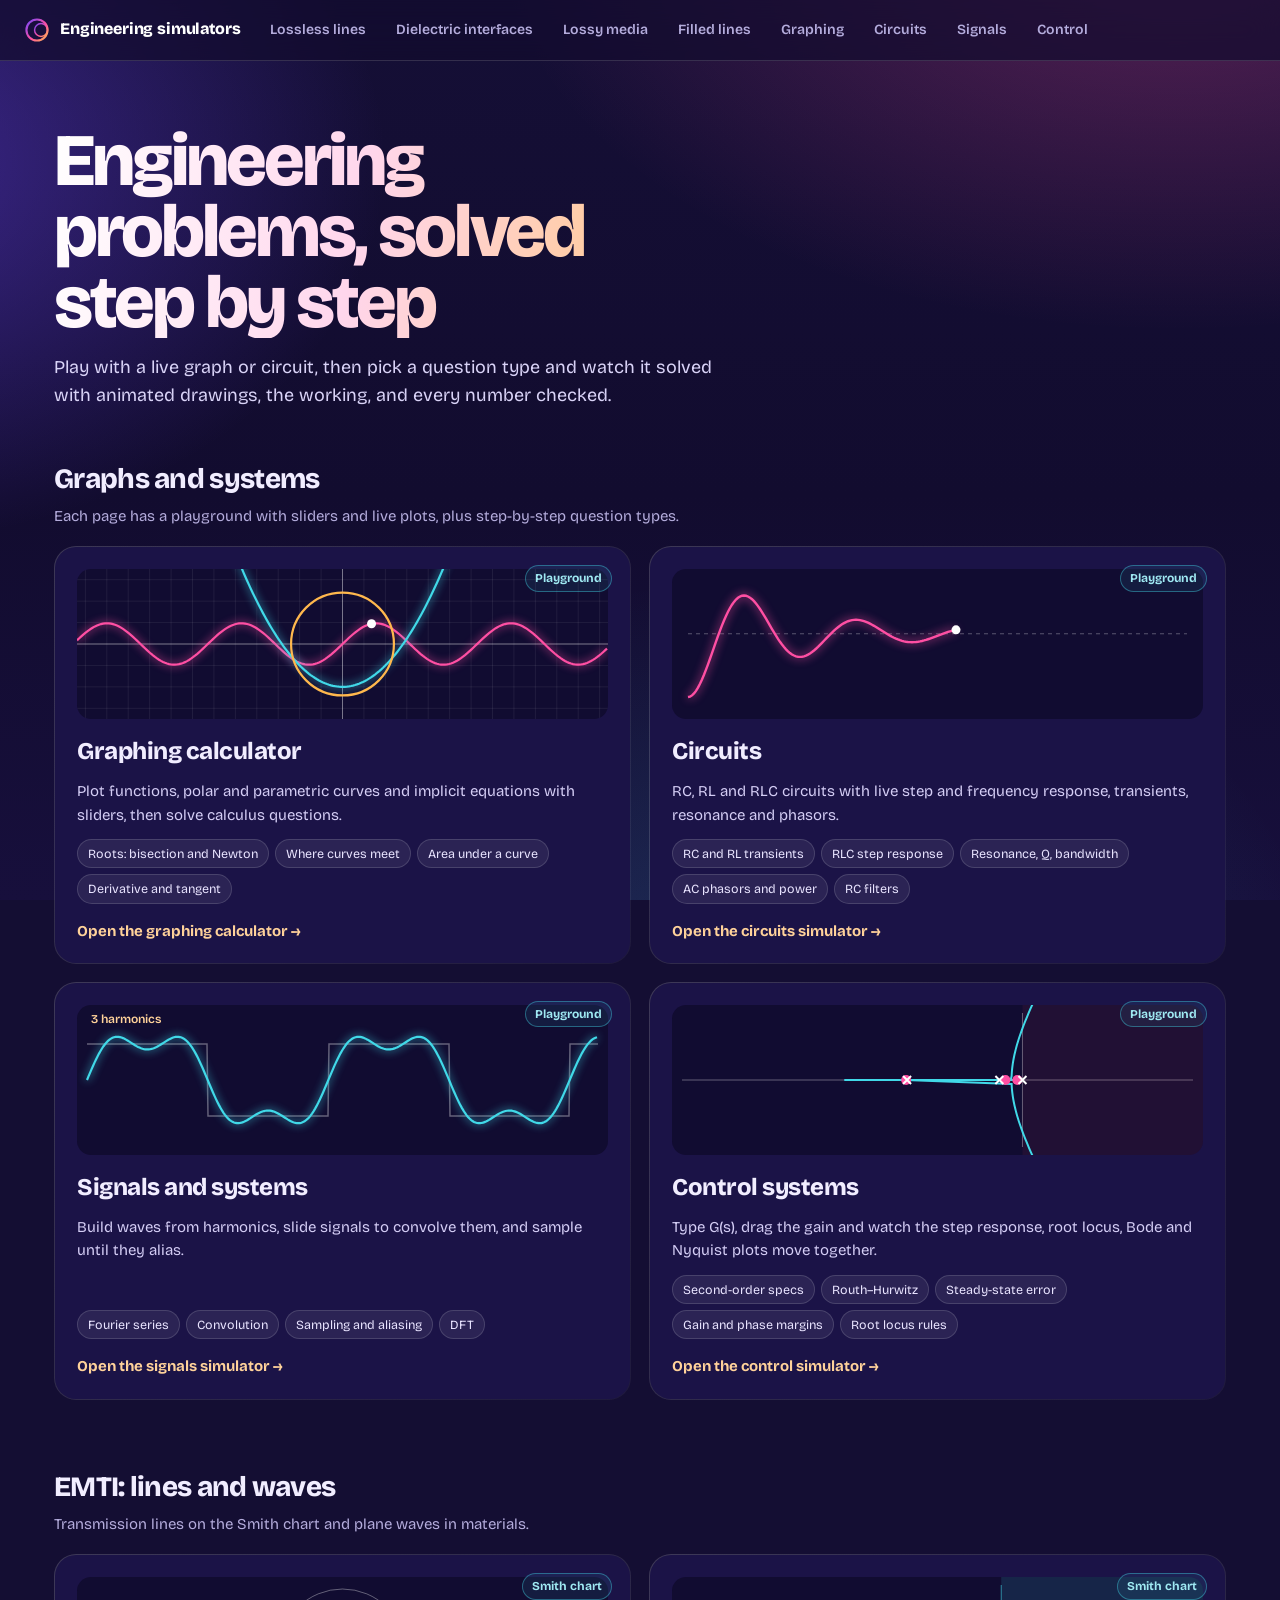
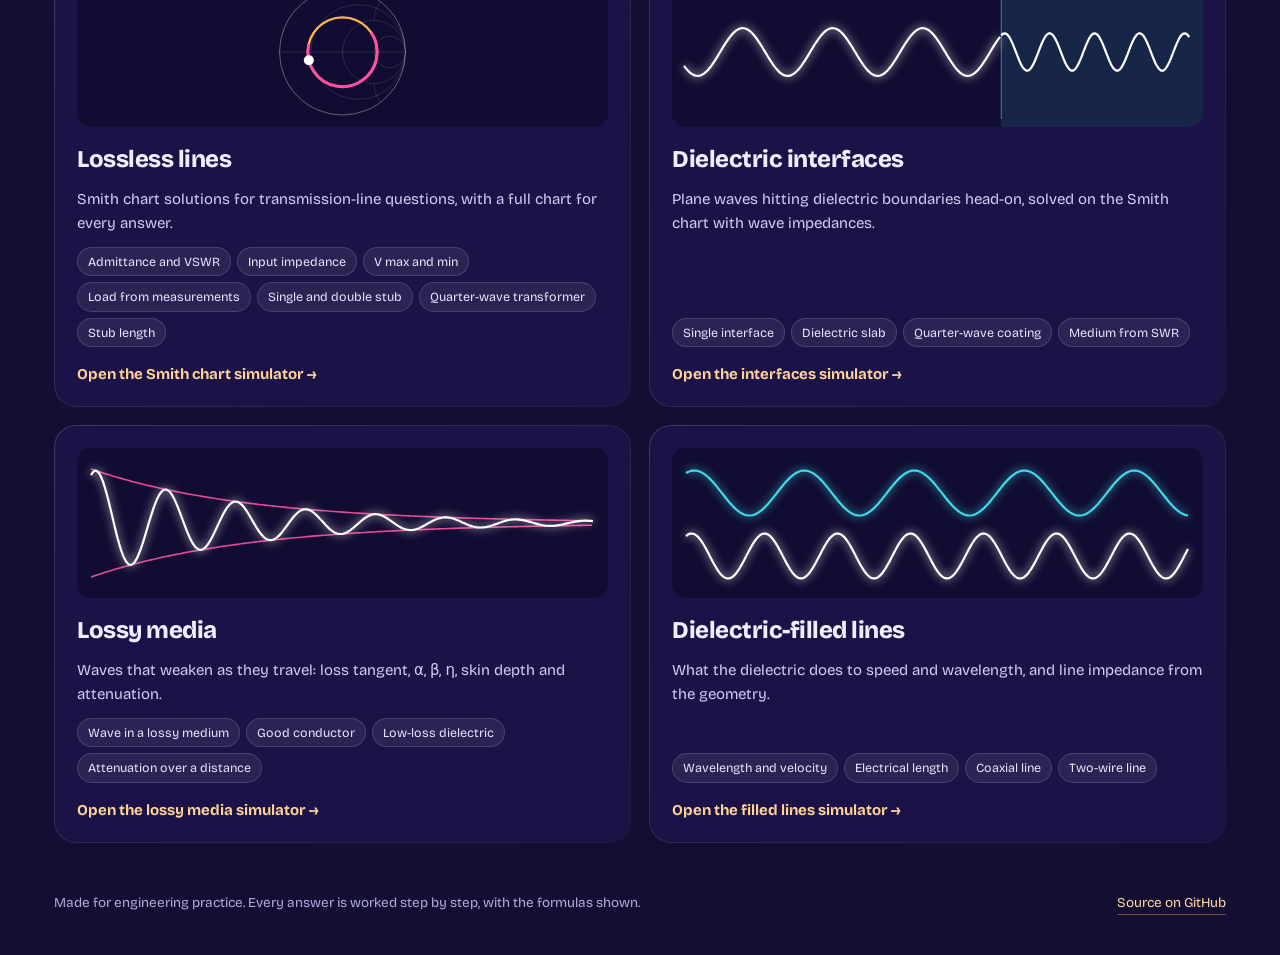
==== commit 30e0de11: "Add graphing, circuits, signals and control simulators - Graphing calculator: Desmos-style playgroun" ====
--- a/index.html
+++ b/index.html
@@ -3,8 +3,8 @@
 <head>
 <meta charset="utf-8">
 <meta name="viewport" content="width=device-width, initial-scale=1">
-<title>EMTI simulators — Smith chart, interfaces, lossy media, filled lines</title>
-<meta name="description" content="Animated, step-by-step simulators for EMTI: lossless lines on the Smith chart, dielectric interfaces, plane waves in lossy media, and dielectric-filled lines.">
+<title>Engineering simulators — graphing, circuits, signals, control and EMTI</title>
+<meta name="description" content="Animated, step-by-step engineering simulators: a graphing calculator, circuits, signals and systems, control systems, and EMTI (Smith chart, interfaces, lossy media, filled lines).">
 <meta name="theme-color" content="#150f36">
 <link rel="icon" href="data:image/svg+xml,%3Csvg xmlns='http://www.w3.org/2000/svg' viewBox='0 0 32 32'%3E%3Cdefs%3E%3ClinearGradient id='g' x1='0' y1='0' x2='1' y2='1'%3E%3Cstop offset='0' stop-color='%237047ff'/%3E%3Cstop offset='.55' stop-color='%23ff4fa3'/%3E%3Cstop offset='1' stop-color='%23ffb84d'/%3E%3C/linearGradient%3E%3C/defs%3E%3Ccircle cx='16' cy='16' r='14' fill='none' stroke='url(%23g)' stroke-width='3'/%3E%3Ccircle cx='21' cy='16' r='9' fill='none' stroke='url(%23g)' stroke-width='2'/%3E%3Cline x1='2' y1='16' x2='30' y2='16' stroke='url(%23g)' stroke-width='2'/%3E%3C/svg%3E">
 <link rel="preconnect" href="https://fonts.googleapis.com">
@@ -19,13 +19,54 @@
     function go(){ var h = location.hash.slice(1); if (old.indexOf(h) >= 0) location.replace('lossless.html#' + h); }
     go(); window.addEventListener('hashchange', go); })();
 </script>
-<nav class="topnav" aria-label="Simulators"><a class="brand" href="index.html"><svg viewBox="0 0 32 32" aria-hidden="true"><defs><linearGradient id="bg" x1="0" y1="0" x2="1" y2="1"><stop offset="0" stop-color="#7047ff"/><stop offset=".55" stop-color="#ff4fa3"/><stop offset="1" stop-color="#ffb84d"/></linearGradient></defs><circle cx="16" cy="16" r="13" fill="none" stroke="url(#bg)" stroke-width="2.6"/><circle cx="21" cy="16" r="8" fill="none" stroke="url(#bg)" stroke-width="1.8"/><path d="M3 16 H29" stroke="url(#bg)" stroke-width="1.8"/></svg><span>EMTI simulators</span></a><div class="navlinks"><a href="lossless.html">Lossless lines</a><a href="interfaces.html">Dielectric interfaces</a><a href="lossy-media.html">Lossy media</a><a href="filled-lines.html">Filled lines</a></div></nav>
+<nav class="topnav" aria-label="Simulators"><a class="brand" href="index.html"><svg viewBox="0 0 32 32" aria-hidden="true"><defs><linearGradient id="bg" x1="0" y1="0" x2="1" y2="1"><stop offset="0" stop-color="#7047ff"/><stop offset=".55" stop-color="#ff4fa3"/><stop offset="1" stop-color="#ffb84d"/></linearGradient></defs><circle cx="16" cy="16" r="13" fill="none" stroke="url(#bg)" stroke-width="2.6"/><circle cx="21" cy="16" r="8" fill="none" stroke="url(#bg)" stroke-width="1.8"/><path d="M3 16 H29" stroke="url(#bg)" stroke-width="1.8"/></svg><span>Engineering simulators</span></a><div class="navlinks"><a href="lossless.html">Lossless lines</a><a href="interfaces.html">Dielectric interfaces</a><a href="lossy-media.html">Lossy media</a><a href="filled-lines.html">Filled lines</a><a href="graph.html">Graphing</a><a href="circuits.html">Circuits</a><a href="signals.html">Signals</a><a href="control.html">Control</a></div><script>(function(){var a=document.querySelector(".navlinks [aria-current]");if(a){var p=a.parentNode;if(p.scrollWidth>p.clientWidth)p.scrollLeft=a.offsetLeft-p.offsetLeft-p.clientWidth/2+a.offsetWidth/2;}})();</script></nav>
 <header class="home-hero">
-  <h1 class="rise">EMTI, solved step by step</h1>
-  <p class="rise d1">Choose the kind of question. Each simulator walks through the solution with animated drawings, shows the working, and checks the numbers.</p>
+  <h1 class="rise">Engineering problems, solved step by step</h1>
+  <p class="rise d1">Play with a live graph or circuit, then pick a question type and watch it solved with animated drawings, the working, and every number checked.</p>
 </header>
 
-<main class="families">
+<main class="home-main">
+<section class="group" aria-labelledby="gTools">
+  <div class="group-head"><h2 id="gTools">Graphs and systems</h2><p>Each page has a playground with sliders and live plots, plus step-by-step question types.</p></div>
+  <div class="families">
+  <a class="family rise d1" href="graph.html">
+    <canvas data-preview="graph" aria-hidden="true"></canvas>
+    <h2>Graphing calculator</h2>
+    <p>Plot functions, polar and parametric curves and implicit equations with sliders, then solve calculus questions.</p>
+    <ul><li>Roots: bisection and Newton</li><li>Where curves meet</li><li>Area under a curve</li><li>Derivative and tangent</li></ul>
+    <span class="go">Open the graphing calculator →</span>
+    <span class="tag">Playground</span>
+  </a>
+  <a class="family rise d2" href="circuits.html">
+    <canvas data-preview="circuit" aria-hidden="true"></canvas>
+    <h2>Circuits</h2>
+    <p>RC, RL and RLC circuits with live step and frequency response, transients, resonance and phasors.</p>
+    <ul><li>RC and RL transients</li><li>RLC step response</li><li>Resonance, Q, bandwidth</li><li>AC phasors and power</li><li>RC filters</li></ul>
+    <span class="go">Open the circuits simulator →</span>
+    <span class="tag">Playground</span>
+  </a>
+  <a class="family rise d3" href="signals.html">
+    <canvas data-preview="signals" aria-hidden="true"></canvas>
+    <h2>Signals and systems</h2>
+    <p>Build waves from harmonics, slide signals to convolve them, and sample until they alias.</p>
+    <ul><li>Fourier series</li><li>Convolution</li><li>Sampling and aliasing</li><li>DFT</li></ul>
+    <span class="go">Open the signals simulator →</span>
+    <span class="tag">Playground</span>
+  </a>
+  <a class="family rise d4" href="control.html">
+    <canvas data-preview="control" aria-hidden="true"></canvas>
+    <h2>Control systems</h2>
+    <p>Type G(s), drag the gain and watch the step response, root locus, Bode and Nyquist plots move together.</p>
+    <ul><li>Second-order specs</li><li>Routh–Hurwitz</li><li>Steady-state error</li><li>Gain and phase margins</li><li>Root locus rules</li></ul>
+    <span class="go">Open the control simulator →</span>
+    <span class="tag">Playground</span>
+  </a>
+  </div>
+</section>
+
+<section class="group" aria-labelledby="gEmti">
+  <div class="group-head"><h2 id="gEmti">EMTI: lines and waves</h2><p>Transmission lines on the Smith chart and plane waves in materials.</p></div>
+  <div class="families">
   <a class="family rise d1" href="lossless.html">
     <canvas data-preview="smith" aria-hidden="true"></canvas>
     <h2>Lossless lines</h2>
@@ -56,10 +97,12 @@
     <ul><li>Wavelength and velocity</li><li>Electrical length</li><li>Coaxial line</li><li>Two-wire line</li></ul>
     <span class="go">Open the filled lines simulator →</span>
   </a>
+  </div>
+</section>
 </main>
 
 <footer>
-  <span>Made for EMTI practice. Every answer is worked step by step, with the formulas shown.</span>
+  <span>Made for engineering practice. Every answer is worked step by step, with the formulas shown.</span>
   <a href="https://github.com/shourayaVishnoi/smith-chart-simulator">Source on GitHub</a>
 </footer>
 <script>
@@ -90,6 +133,45 @@
       var x0 = 14, x1 = W - 14, k = 3.2/(x1 - x0); c.strokeStyle = 'rgba(255,79,163,.9)'; c.lineWidth = 1.6;
       [1, -1].forEach(function(s){ c.beginPath(); for (var x = x0; x <= x1; x += 3){ var yy = H/2 - s*H*0.36*Math.exp(-k*(x - x0)); x === x0 ? c.moveTo(x, yy) : c.lineTo(x, yy); } c.stroke(); });
       wave(c, x0, x1, H/2, H*0.36, 70, ph, '#ffffff', k, 10);
+    } else if (it.kind === 'graph'){
+      var ox = W/2, oy = H/2, u = H/7; c.strokeStyle = 'rgba(255,255,255,.07)'; c.lineWidth = 1;
+      for (var gx = ox % u; gx < W; gx += u){ c.beginPath(); c.moveTo(gx, 0); c.lineTo(gx, H); c.stroke(); }
+      for (var gy = oy % u; gy < H; gy += u){ c.beginPath(); c.moveTo(0, gy); c.lineTo(W, gy); c.stroke(); }
+      c.strokeStyle = 'rgba(255,255,255,.4)'; c.beginPath(); c.moveTo(0, oy); c.lineTo(W, oy); c.moveTo(ox, 0); c.lineTo(ox, H); c.stroke();
+      var A = 1.6 + 0.8*Math.sin(ph*0.6);
+      function plot(f, col){ c.beginPath(); for (var px = 0; px <= W; px += 2){ var y = oy - u*f((px - ox)/u); px === 0 ? c.moveTo(px, y) : c.lineTo(px, y); } c.strokeStyle = col; c.lineWidth = 2.2; c.shadowBlur = 8; c.shadowColor = col; c.stroke(); c.shadowBlur = 0; }
+      plot(function(x){ return A*Math.sin(x); }, '#ff4fa3'); plot(function(x){ return 0.25*x*x - 2; }, '#41d9e8');
+      c.beginPath(); c.arc(ox, oy, 2.4*u, 0, TAU); c.strokeStyle = '#ffb84d'; c.lineWidth = 2.2; c.stroke();
+      var tx = 3.2*Math.sin(ph*0.4); c.fillStyle = '#fff'; c.beginPath(); c.arc(ox + tx*u, oy - u*A*Math.sin(tx), 4.5, 0, TAU); c.fill();
+    } else if (it.kind === 'circuit'){
+      var x0c = 16, x1c = W - 16, yb = H - 22, yt = 26, fin = yb - (yb - yt)*0.62, prog = reduce ? 1 : (ph/TAU*0.5) % 1;
+      c.strokeStyle = 'rgba(255,255,255,.3)'; c.setLineDash([4, 4]); c.beginPath(); c.moveTo(x0c, fin); c.lineTo(x1c, fin); c.stroke(); c.setLineDash([]);
+      c.beginPath(); var last = null;
+      for (var xc = x0c; xc <= x0c + (x1c - x0c)*prog; xc += 2){ var tt = (xc - x0c)/(x1c - x0c)*14, v = 1 - Math.exp(-0.32*tt)*(Math.cos(2*tt) + 0.16*Math.sin(2*tt)), yc = yb - (fin < yb ? (yb - fin) : 0)*v; xc === x0c ? c.moveTo(xc, yc) : c.lineTo(xc, yc); last = [xc, yc]; }
+      c.strokeStyle = '#ff4fa3'; c.lineWidth = 2.4; c.shadowBlur = 10; c.shadowColor = '#ff4fa3'; c.stroke(); c.shadowBlur = 0;
+      if (last){ c.fillStyle = '#fff'; c.beginPath(); c.arc(last[0], last[1], 4.5, 0, TAU); c.fill(); }
+    } else if (it.kind === 'signals'){
+      var N = 1 + 2*Math.floor((reduce ? 3 : (ph/TAU*1.2) % 8)), mid = H/2, amp = H*0.3, per = W/2.2;
+      c.strokeStyle = 'rgba(255,255,255,.35)'; c.lineWidth = 1.5; c.beginPath();
+      for (var xs = 10; xs <= W - 10; xs += 1){ var u2 = (((xs - 10)/per) % 1 + 1) % 1, ys = mid - amp*(u2 < .5 ? 1 : -1)*0.8; xs === 10 ? c.moveTo(xs, ys) : c.lineTo(xs, ys); } c.stroke();
+      c.beginPath(); for (var xq = 10; xq <= W - 10; xq += 1.5){ var th = TAU*(xq - 10)/per, sum = 0; for (var n = 1; n <= N; n += 2) sum += Math.sin(n*th)/n; var yq = mid - amp*0.8*4/Math.PI*sum; xq === 10 ? c.moveTo(xq, yq) : c.lineTo(xq, yq); }
+      c.strokeStyle = '#41d9e8'; c.lineWidth = 2.2; c.shadowBlur = 8; c.shadowColor = '#41d9e8'; c.stroke(); c.shadowBlur = 0;
+      c.fillStyle = '#ffd29a'; c.font = '600 12px Bricolage Grotesque, system-ui, sans-serif'; c.fillText(N + (N > 1 ? ' harmonics' : ' harmonic'), 14, 18);
+    } else if (it.kind === 'control'){
+      var cxl = W*0.66, cyl = H/2, sc = H/6.5;
+      c.strokeStyle = 'rgba(255,255,255,.35)'; c.lineWidth = 1; c.beginPath(); c.moveTo(10, cyl); c.lineTo(W - 10, cyl); c.moveTo(cxl, 8); c.lineTo(cxl, H - 8); c.stroke();
+      c.fillStyle = 'rgba(255,79,106,.07)'; c.fillRect(cxl, 0, W - cxl, H);
+      // locus of 1/(s(s+1)(s+5)): sample K and draw the three branches
+      function cub(K){ var a = 6, b = 5, d = K, r = [], z = [[-0.1, 0.3], [-1.2, -0.2], [-5.1, 0.1]]; for (var it2 = 0; it2 < 60; it2++){ z = z.map(function(zi, i){ var p = [1, 0]; var f = [zi[0], zi[1]];
+          // f(z) = z^3 + a z^2 + b z + d
+          var z2 = [zi[0]*zi[0] - zi[1]*zi[1], 2*zi[0]*zi[1]], z3 = [z2[0]*zi[0] - z2[1]*zi[1], z2[0]*zi[1] + z2[1]*zi[0]], fv = [z3[0] + a*z2[0] + b*zi[0] + d, z3[1] + a*z2[1] + b*zi[1]];
+          z.forEach(function(zj, j){ if (j !== i){ var dx = [zi[0] - zj[0], zi[1] - zj[1]]; p = [p[0]*dx[0] - p[1]*dx[1], p[0]*dx[1] + p[1]*dx[0]]; } });
+          var den = p[0]*p[0] + p[1]*p[1], q = [(fv[0]*p[0] + fv[1]*p[1])/den, (fv[1]*p[0] - fv[0]*p[1])/den]; return [zi[0] - q[0], zi[1] - q[1]]; }); } return z; }
+      var Ks = []; for (var kk = -2; kk <= 2.2; kk += 0.05) Ks.push(Math.pow(10, kk));
+      var br = [[], [], []]; Ks.forEach(function(K){ var rs = cub(K).sort(function(p, q){ return p[1] - q[1]; }); rs.forEach(function(r, i){ br[i].push(r); }); });
+      c.strokeStyle = '#41d9e8'; c.lineWidth = 2; br.forEach(function(b){ c.beginPath(); b.forEach(function(r, i){ var X = cxl + r[0]*sc, Y = cyl - r[1]*sc; i ? c.lineTo(X, Y) : c.moveTo(X, Y); }); c.stroke(); });
+      var Kn = Math.pow(10, -1 + 2.4*(0.5 + 0.5*Math.sin(ph*0.5))); cub(Kn).forEach(function(r){ c.fillStyle = '#ff4fa3'; c.beginPath(); c.arc(cxl + r[0]*sc, cyl - r[1]*sc, 5, 0, TAU); c.fill(); });
+      [[0, 0], [-1, 0], [-5, 0]].forEach(function(p2){ var X = cxl + p2[0]*sc, Y = cyl; c.strokeStyle = '#fff'; c.lineWidth = 2; c.beginPath(); c.moveTo(X - 4, Y - 4); c.lineTo(X + 4, Y + 4); c.moveTo(X - 4, Y + 4); c.lineTo(X + 4, Y - 4); c.stroke(); });
     } else {
       wave(c, 14, W - 14, H*0.3, H*0.15, 110, ph, '#41d9e8', 0, 8);
       wave(c, 14, W - 14, H*0.72, H*0.15, 73, ph, '#ffffff', 0, 10);
--- a/site.css
+++ b/site.css
@@ -247,7 +247,13 @@
   .family li{font-size:12.5px;color:#e9e4ff;padding:4px 10px;border-radius:999px;background:rgba(255,255,255,.07);border:1px solid var(--stroke)}
   .family .go{justify-self:start;margin-top:6px;font-weight:700;font-size:15px;color:#ffd29a}
   .family .tag{position:absolute;top:18px;right:18px;font-size:12px;font-weight:700;color:#9fe9f2;padding:3px 9px;border-radius:999px;border:1px solid rgba(65,217,232,.4);background:rgba(65,217,232,.08)}
+  main.home-main{display:block;max-width:none;padding:0;margin:0}
+  .group{max-width:1220px;margin:0 auto}
+  .group-head{padding:22px 24px 0}
+  .group-head h2{margin:0 0 4px;font-size:28px;letter-spacing:-.025em;font-weight:780}
+  .group-head p{margin:0;color:var(--muted);font-size:15px}
   @media (max-width:860px){ .families{grid-template-columns:1fr} }
+  @media (max-width:520px){ .group-head{padding-left:16px;padding-right:16px} }
   @media (max-width:520px){ .home-hero,.families{padding-left:16px;padding-right:16px} }
 
   /* ---------- formula walkthrough pages ---------- */
@@ -261,3 +267,40 @@
   .table td:last-child{font-family:"IBM Plex Mono",ui-monospace,monospace;color:#fff;text-align:right;white-space:nowrap}
   @media (max-width:940px){ .results-grid{grid-template-columns:1fr} }
   @media (max-width:520px){ .screen canvas{height:330px} .results{padding-left:16px;padding-right:16px} }
+
+  /* ---------- tool pages: playgrounds ---------- */
+  .field input.wide{width:240px;font-family:"IBM Plex Mono",ui-monospace,monospace;font-size:14px}
+  .play{max-width:1220px;margin:0 auto;padding:10px 24px 26px;scroll-margin-top:70px}
+  .play-head h2{margin:0 0 4px;font-size:24px;letter-spacing:-.02em;font-weight:750}
+  .play-head p{margin:0 0 14px;color:var(--muted);font-size:15px;max-width:76ch}
+  .play-grid{display:grid;grid-template-columns:minmax(260px,330px) minmax(0,1fr);gap:18px;align-items:start}
+  .play-side{border-radius:18px;padding:14px;background:linear-gradient(165deg,rgba(255,255,255,.09),rgba(255,255,255,.035));border:1px solid var(--stroke);display:flex;flex-direction:column;gap:12px}
+  .play-side h3{margin:2px 0 0;font-size:15px;font-weight:700;color:#e9e4ff}
+  .play-canvas .screen canvas{height:560px}
+  .play-canvas .screen{padding:6px}
+  .ctl{display:flex;flex-direction:column;gap:5px;font-size:12.5px;color:var(--muted)}
+  .ctl .row{display:flex;align-items:center;gap:8px}
+  .ctl output{font-family:"IBM Plex Mono",monospace;color:#fff;font-size:13px;min-width:86px;text-align:right}
+  input[type=range]{flex:1;accent-color:#ff4fa3;min-width:0}
+  .seg2{display:flex;flex-wrap:wrap;gap:6px}
+  .seg2 button{font:inherit;font-size:13px;font-weight:600;color:var(--muted);background:rgba(255,255,255,.05);border:1px solid var(--stroke);border-radius:999px;padding:6px 11px;cursor:pointer;transition:background .2s,color .2s}
+  .seg2 button[aria-pressed="true"]{color:#fff;background:linear-gradient(#271b63,#271b63) padding-box,var(--grad) border-box;border-color:transparent}
+  .readout{font-family:"IBM Plex Mono",monospace;font-size:13px;line-height:1.75;color:#fff;background:rgba(10,6,32,.5);border:1px solid var(--stroke);border-radius:12px;padding:10px 12px}
+  .readout .c{color:var(--muted);font-family:"Bricolage Grotesque",sans-serif}
+  .hint2{font-size:12.5px;color:var(--muted)}
+  /* graphing calculator expression list */
+  .exprs{display:flex;flex-direction:column;gap:8px;max-height:470px;overflow:auto;padding-right:2px}
+  .ex{display:grid;grid-template-columns:22px minmax(0,1fr) 26px;gap:8px;align-items:center;padding:8px;border-radius:12px;background:rgba(10,6,32,.45);border:1px solid var(--stroke)}
+  .ex .sw{color:inherit;width:18px;height:18px;border-radius:50%;border:2px solid currentColor;cursor:pointer;padding:0;background:currentColor}
+  .ex .sw[aria-pressed="false"]{background:transparent}
+  .ex input.ein{width:100%;font-family:"IBM Plex Mono",monospace;font-size:14px;background:transparent;border:none;padding:4px 2px;color:#fff}
+  .ex input.ein:focus{outline:none;box-shadow:none}
+  .ex .del{font:inherit;background:none;border:none;color:var(--muted);cursor:pointer;font-size:18px;line-height:1;padding:0}
+  .ex .del:hover{color:#fff}
+  .ex .sub{grid-column:2 / 4;font-size:12px;color:var(--muted)}
+  .ex .sub.err{color:#ff8fb8}
+  .ex .sl{grid-column:2 / 4;display:flex;align-items:center;gap:6px;font-size:12px;color:var(--muted)}
+  .ex .sl input[type=text]{width:46px;padding:3px 5px;font-size:12px}
+  .ex .sl button{font:inherit;font-size:12px;background:rgba(255,255,255,.07);border:1px solid var(--stroke);color:#fff;border-radius:8px;padding:2px 8px;cursor:pointer}
+  @media (max-width:940px){ .play-grid{grid-template-columns:1fr} .play-canvas .screen canvas{height:420px} }
+  @media (max-width:520px){ .play{padding-left:16px;padding-right:16px} .play-canvas .screen canvas{height:340px} }
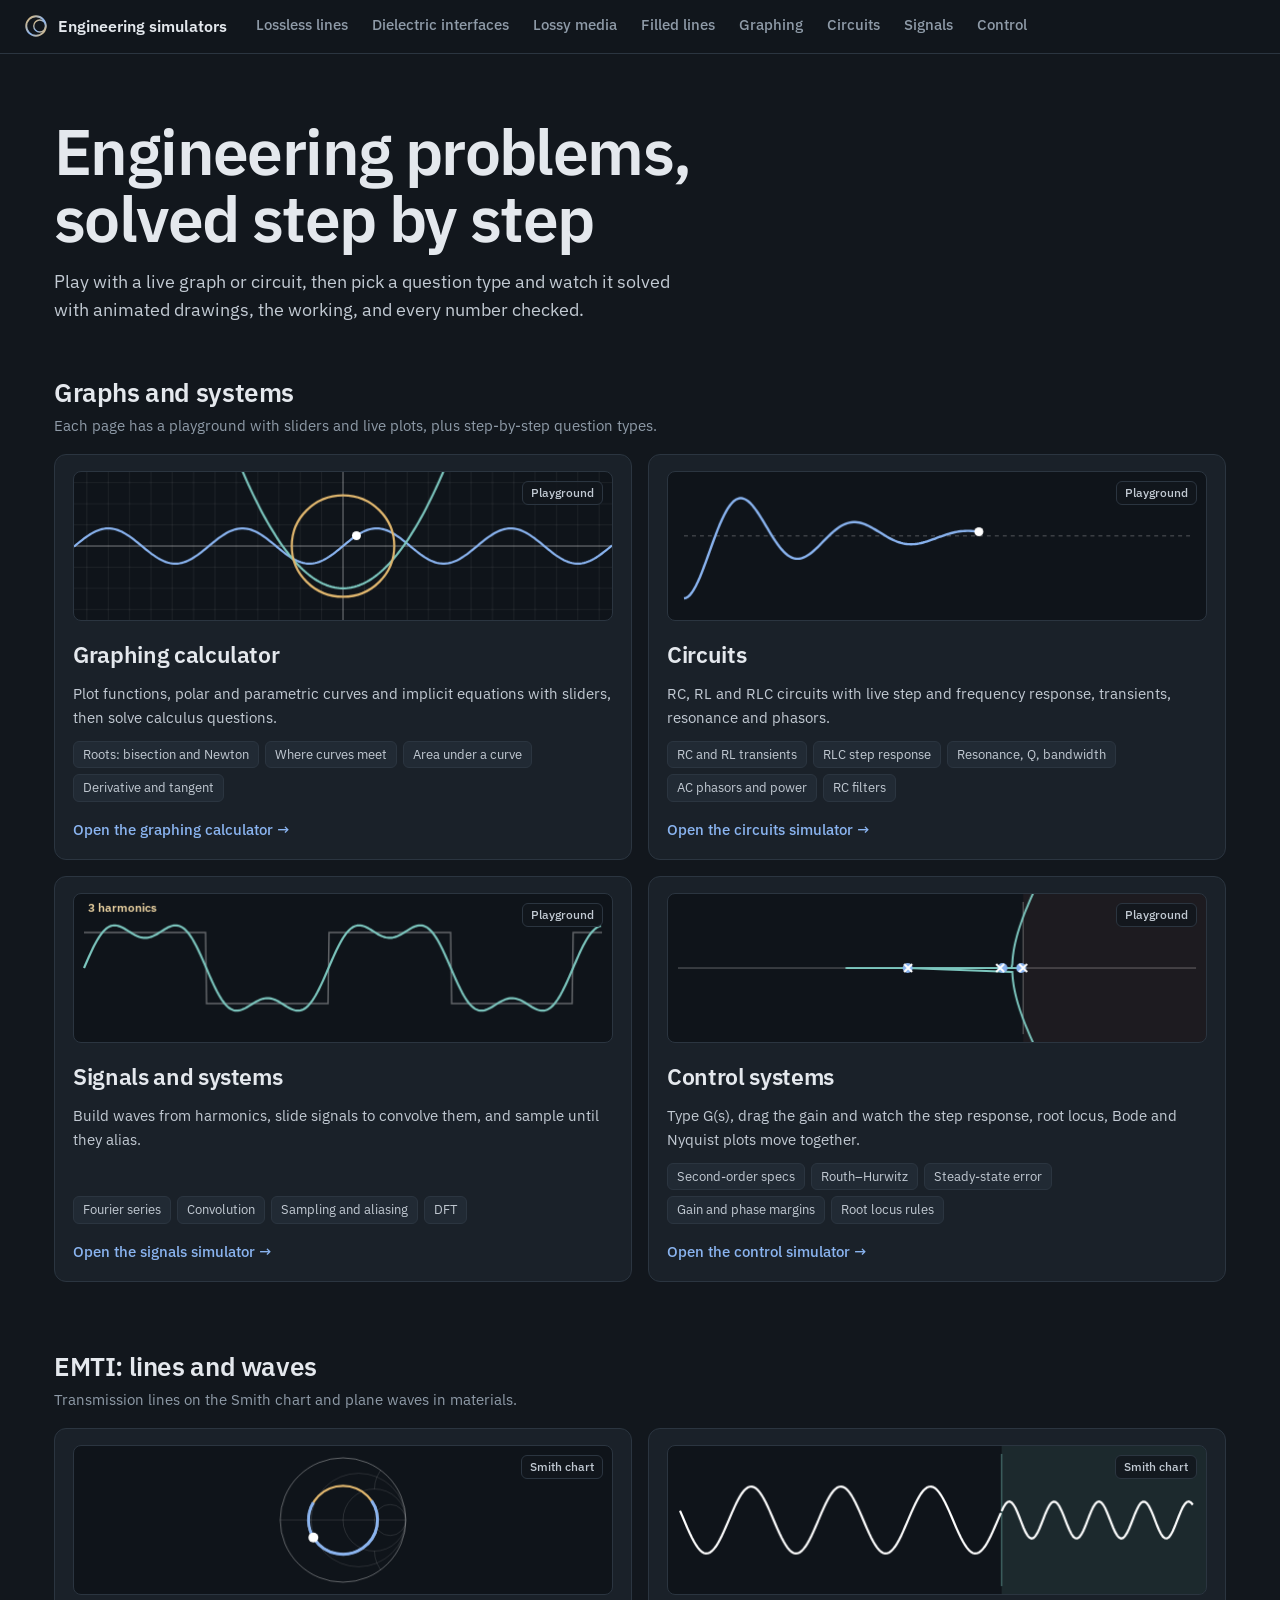
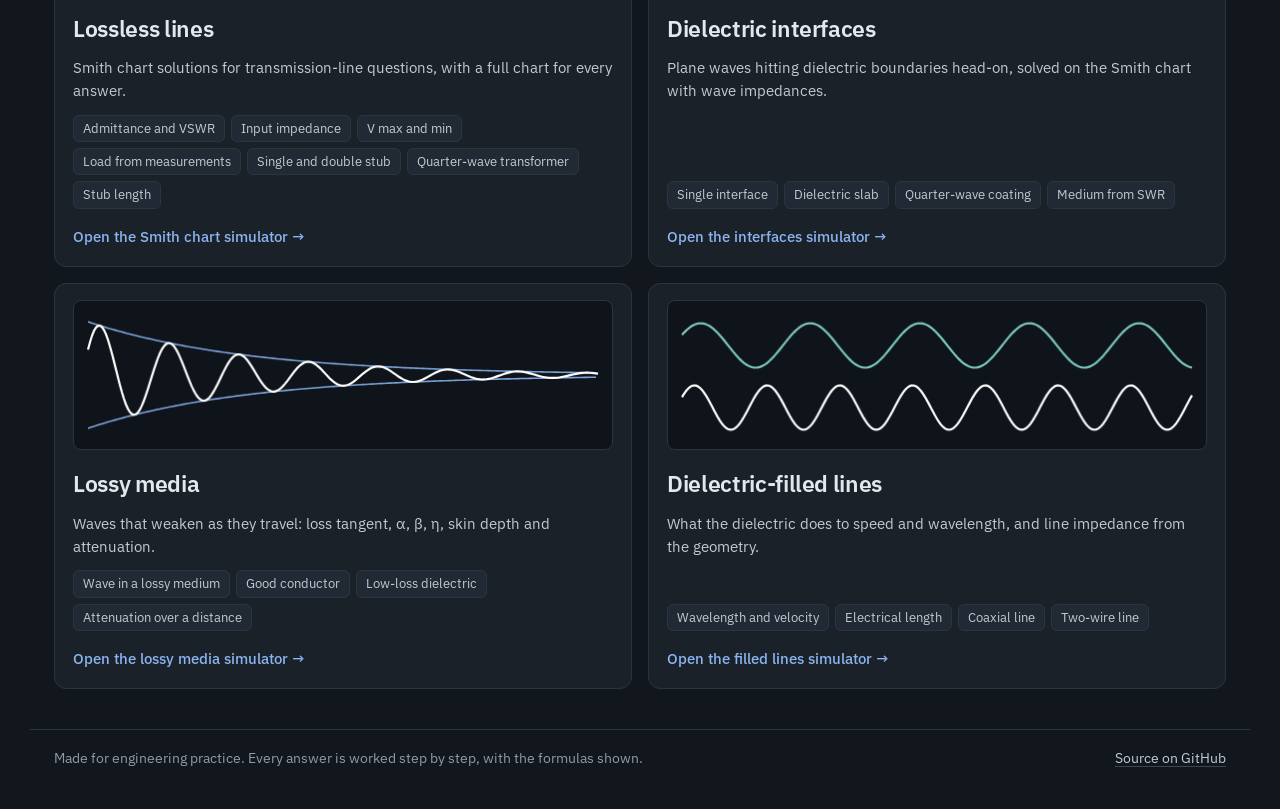
==== commit 54acd0fa: "Restyle the site with a calm dark theme Slate surfaces with thin borders, one soft-blue accent, mute" ====
--- a/index.html
+++ b/index.html
@@ -5,11 +5,11 @@
 <meta name="viewport" content="width=device-width, initial-scale=1">
 <title>Engineering simulators — graphing, circuits, signals, control and EMTI</title>
 <meta name="description" content="Animated, step-by-step engineering simulators: a graphing calculator, circuits, signals and systems, control systems, and EMTI (Smith chart, interfaces, lossy media, filled lines).">
-<meta name="theme-color" content="#150f36">
-<link rel="icon" href="data:image/svg+xml,%3Csvg xmlns='http://www.w3.org/2000/svg' viewBox='0 0 32 32'%3E%3Cdefs%3E%3ClinearGradient id='g' x1='0' y1='0' x2='1' y2='1'%3E%3Cstop offset='0' stop-color='%237047ff'/%3E%3Cstop offset='.55' stop-color='%23ff4fa3'/%3E%3Cstop offset='1' stop-color='%23ffb84d'/%3E%3C/linearGradient%3E%3C/defs%3E%3Ccircle cx='16' cy='16' r='14' fill='none' stroke='url(%23g)' stroke-width='3'/%3E%3Ccircle cx='21' cy='16' r='9' fill='none' stroke='url(%23g)' stroke-width='2'/%3E%3Cline x1='2' y1='16' x2='30' y2='16' stroke='url(%23g)' stroke-width='2'/%3E%3C/svg%3E">
+<meta name="theme-color" content="#12171D">
+<link rel="icon" href="data:image/svg+xml,%3Csvg xmlns='http://www.w3.org/2000/svg' viewBox='0 0 32 32'%3E%3Cdefs%3E%3ClinearGradient id='g' x1='0' y1='0' x2='1' y2='1'%3E%3Cstop offset='0' stop-color='%23E2B86F'/%3E%3Cstop offset='.55' stop-color='%238AB4F0'/%3E%3Cstop offset='1' stop-color='%238AB4F0'/%3E%3C/linearGradient%3E%3C/defs%3E%3Ccircle cx='16' cy='16' r='14' fill='none' stroke='url(%23g)' stroke-width='3'/%3E%3Ccircle cx='21' cy='16' r='9' fill='none' stroke='url(%23g)' stroke-width='2'/%3E%3Cline x1='2' y1='16' x2='30' y2='16' stroke='url(%23g)' stroke-width='2'/%3E%3C/svg%3E">
 <link rel="preconnect" href="https://fonts.googleapis.com">
 <link rel="preconnect" href="https://fonts.gstatic.com" crossorigin>
-<link href="https://fonts.googleapis.com/css2?family=Bricolage+Grotesque:opsz,wght@12..96,400..800&family=IBM+Plex+Mono:wght@400;600&display=swap" rel="stylesheet">
+<link href="https://fonts.googleapis.com/css2?family=IBM+Plex+Sans:wght@400;500;600&family=IBM+Plex+Mono:wght@400;600&display=swap" rel="stylesheet">
 <link rel="stylesheet" href="site.css">
 </head>
 <body>
@@ -19,7 +19,7 @@
     function go(){ var h = location.hash.slice(1); if (old.indexOf(h) >= 0) location.replace('lossless.html#' + h); }
     go(); window.addEventListener('hashchange', go); })();
 </script>
-<nav class="topnav" aria-label="Simulators"><a class="brand" href="index.html"><svg viewBox="0 0 32 32" aria-hidden="true"><defs><linearGradient id="bg" x1="0" y1="0" x2="1" y2="1"><stop offset="0" stop-color="#7047ff"/><stop offset=".55" stop-color="#ff4fa3"/><stop offset="1" stop-color="#ffb84d"/></linearGradient></defs><circle cx="16" cy="16" r="13" fill="none" stroke="url(#bg)" stroke-width="2.6"/><circle cx="21" cy="16" r="8" fill="none" stroke="url(#bg)" stroke-width="1.8"/><path d="M3 16 H29" stroke="url(#bg)" stroke-width="1.8"/></svg><span>Engineering simulators</span></a><div class="navlinks"><a href="lossless.html">Lossless lines</a><a href="interfaces.html">Dielectric interfaces</a><a href="lossy-media.html">Lossy media</a><a href="filled-lines.html">Filled lines</a><a href="graph.html">Graphing</a><a href="circuits.html">Circuits</a><a href="signals.html">Signals</a><a href="control.html">Control</a></div><script>(function(){var a=document.querySelector(".navlinks [aria-current]");if(a){var p=a.parentNode;if(p.scrollWidth>p.clientWidth)p.scrollLeft=a.offsetLeft-p.offsetLeft-p.clientWidth/2+a.offsetWidth/2;}})();</script></nav>
+<nav class="topnav" aria-label="Simulators"><a class="brand" href="index.html"><svg viewBox="0 0 32 32" aria-hidden="true"><defs><linearGradient id="bg" x1="0" y1="0" x2="1" y2="1"><stop offset="0" stop-color="#E2B86F"/><stop offset=".55" stop-color="#8AB4F0"/><stop offset="1" stop-color="#E2B86F"/></linearGradient></defs><circle cx="16" cy="16" r="13" fill="none" stroke="url(#bg)" stroke-width="2.6"/><circle cx="21" cy="16" r="8" fill="none" stroke="url(#bg)" stroke-width="1.8"/><path d="M3 16 H29" stroke="url(#bg)" stroke-width="1.8"/></svg><span>Engineering simulators</span></a><div class="navlinks"><a href="lossless.html">Lossless lines</a><a href="interfaces.html">Dielectric interfaces</a><a href="lossy-media.html">Lossy media</a><a href="filled-lines.html">Filled lines</a><a href="graph.html">Graphing</a><a href="circuits.html">Circuits</a><a href="signals.html">Signals</a><a href="control.html">Control</a></div><script>(function(){var a=document.querySelector(".navlinks [aria-current]");if(a){var p=a.parentNode;if(p.scrollWidth>p.clientWidth)p.scrollLeft=a.offsetLeft-p.offsetLeft-p.clientWidth/2+a.offsetWidth/2;}})();</script></nav>
 <header class="home-hero">
   <h1 class="rise">Engineering problems, solved step by step</h1>
   <p class="rise d1">Play with a live graph or circuit, then pick a question type and watch it solved with animated drawings, the working, and every number checked.</p>
@@ -110,7 +110,7 @@
   var reduce = window.matchMedia && matchMedia('(prefers-reduced-motion: reduce)').matches, TAU = Math.PI*2, items = [];
   document.querySelectorAll('canvas[data-preview]').forEach(function(cv){ items.push({cv:cv, ctx:cv.getContext('2d'), kind:cv.dataset.preview, w:0, h:0}); });
   function size(it){ var r = it.cv.getBoundingClientRect(), d = Math.min(2, window.devicePixelRatio || 1); it.w = r.width; it.h = r.height; it.cv.width = Math.round(r.width*d); it.cv.height = Math.round(r.height*d); it.ctx.setTransform(d, 0, 0, d, 0, 0); }
-  function wave(c, x0, x1, y, amp, lam, ph, color, decay, glow){ c.beginPath(); for (var x = x0; x <= x1; x += 2){ var e = decay ? Math.exp(-decay*(x - x0)) : 1, yy = y - amp*e*Math.cos(ph - TAU*(x - x0)/lam); x === x0 ? c.moveTo(x, yy) : c.lineTo(x, yy); } c.strokeStyle = color; c.lineWidth = 2.2; c.shadowBlur = glow || 0; c.shadowColor = color; c.stroke(); c.shadowBlur = 0; }
+  function wave(c, x0, x1, y, amp, lam, ph, color, decay, glow){ c.beginPath(); for (var x = x0; x <= x1; x += 2){ var e = decay ? Math.exp(-decay*(x - x0)) : 1, yy = y - amp*e*Math.cos(ph - TAU*(x - x0)/lam); x === x0 ? c.moveTo(x, yy) : c.lineTo(x, yy); } c.strokeStyle = color; c.lineWidth = 2.2; c.shadowBlur = 0; c.shadowColor = color; c.stroke(); c.shadowBlur = 0; }
   function draw(it, t){
     var c = it.ctx, W = it.w, H = it.h, ph = t*TAU*0.35; if (!W) return; c.clearRect(0, 0, W, H);
     if (it.kind === 'smith'){
@@ -120,17 +120,17 @@
       c.strokeStyle = 'rgba(255,255,255,.12)'; [0.33, 1, 3].forEach(function(r){ c.beginPath(); c.arc(cx + R*r/(1 + r), cy, R/(1 + r), 0, TAU); c.stroke(); });
       [0.5, 1, 2].forEach(function(x){ [1, -1].forEach(function(s){ c.beginPath(); c.arc(cx + R, cy - s*R/x, R/x, s > 0 ? Math.PI/2 : -Math.PI/2, Math.PI, s > 0); c.stroke(); }); });
       c.beginPath(); c.moveTo(cx - R, cy); c.lineTo(cx + R, cy); c.stroke(); c.restore();
-      var g = 0.55, a = -ph*0.5; c.strokeStyle = '#ffb84d'; c.lineWidth = 2.4; c.beginPath(); c.arc(cx, cy, R*g, 0, TAU); c.stroke();
-      c.strokeStyle = '#ff4fa3'; c.lineWidth = 3; c.beginPath(); c.arc(cx, cy, R*g, -0.6, -a, a > 0.6); c.stroke();
+      var g = 0.55, a = -ph*0.5; c.strokeStyle = '#E2B86F'; c.lineWidth = 2.4; c.beginPath(); c.arc(cx, cy, R*g, 0, TAU); c.stroke();
+      c.strokeStyle = '#8AB4F0'; c.lineWidth = 3; c.beginPath(); c.arc(cx, cy, R*g, -0.6, -a, a > 0.6); c.stroke();
       c.fillStyle = '#fff'; c.beginPath(); c.arc(cx + R*g*Math.cos(a), cy + R*g*Math.sin(a), 5, 0, TAU); c.fill();
     } else if (it.kind === 'interface'){
-      var bx = W*0.62; c.fillStyle = 'rgba(65,217,232,.12)'; c.fillRect(bx, 0, W - bx, H); c.strokeStyle = 'rgba(65,217,232,.6)'; c.beginPath(); c.moveTo(bx, 8); c.lineTo(bx, H - 8); c.stroke();
+      var bx = W*0.62; c.fillStyle = 'rgba(124,198,190,.12)'; c.fillRect(bx, 0, W - bx, H); c.strokeStyle = 'rgba(124,198,190,.6)'; c.beginPath(); c.moveTo(bx, 8); c.lineTo(bx, H - 8); c.stroke();
       var G = -0.33, pts = []; c.beginPath();
       for (var x = 12; x <= bx; x += 2){ var d = (bx - x)/90, v = Math.cos(ph + TAU*d) + G*Math.cos(ph - TAU*d); var yy = H/2 - 28*v; x === 12 ? c.moveTo(x, yy) : c.lineTo(x, yy); }
-      c.strokeStyle = '#fff'; c.lineWidth = 2.2; c.shadowBlur = 10; c.shadowColor = '#fff'; c.stroke(); c.shadowBlur = 0;
+      c.strokeStyle = '#fff'; c.lineWidth = 2.2; c.shadowBlur = 0; c.shadowColor = '#fff'; c.stroke(); c.shadowBlur = 0;
       c.beginPath(); for (var x2 = bx; x2 <= W - 12; x2 += 2){ var d2 = (bx - x2)/45, yy2 = H/2 - 28*(1 + G)*Math.cos(ph + TAU*d2); x2 === bx ? c.moveTo(x2, yy2) : c.lineTo(x2, yy2); } c.stroke();
     } else if (it.kind === 'lossy'){
-      var x0 = 14, x1 = W - 14, k = 3.2/(x1 - x0); c.strokeStyle = 'rgba(255,79,163,.9)'; c.lineWidth = 1.6;
+      var x0 = 14, x1 = W - 14, k = 3.2/(x1 - x0); c.strokeStyle = 'rgba(138,180,240,.9)'; c.lineWidth = 1.6;
       [1, -1].forEach(function(s){ c.beginPath(); for (var x = x0; x <= x1; x += 3){ var yy = H/2 - s*H*0.36*Math.exp(-k*(x - x0)); x === x0 ? c.moveTo(x, yy) : c.lineTo(x, yy); } c.stroke(); });
       wave(c, x0, x1, H/2, H*0.36, 70, ph, '#ffffff', k, 10);
     } else if (it.kind === 'graph'){
@@ -139,28 +139,28 @@
       for (var gy = oy % u; gy < H; gy += u){ c.beginPath(); c.moveTo(0, gy); c.lineTo(W, gy); c.stroke(); }
       c.strokeStyle = 'rgba(255,255,255,.4)'; c.beginPath(); c.moveTo(0, oy); c.lineTo(W, oy); c.moveTo(ox, 0); c.lineTo(ox, H); c.stroke();
       var A = 1.6 + 0.8*Math.sin(ph*0.6);
-      function plot(f, col){ c.beginPath(); for (var px = 0; px <= W; px += 2){ var y = oy - u*f((px - ox)/u); px === 0 ? c.moveTo(px, y) : c.lineTo(px, y); } c.strokeStyle = col; c.lineWidth = 2.2; c.shadowBlur = 8; c.shadowColor = col; c.stroke(); c.shadowBlur = 0; }
-      plot(function(x){ return A*Math.sin(x); }, '#ff4fa3'); plot(function(x){ return 0.25*x*x - 2; }, '#41d9e8');
-      c.beginPath(); c.arc(ox, oy, 2.4*u, 0, TAU); c.strokeStyle = '#ffb84d'; c.lineWidth = 2.2; c.stroke();
+      function plot(f, col){ c.beginPath(); for (var px = 0; px <= W; px += 2){ var y = oy - u*f((px - ox)/u); px === 0 ? c.moveTo(px, y) : c.lineTo(px, y); } c.strokeStyle = col; c.lineWidth = 2.2; c.shadowBlur = 0; c.shadowColor = col; c.stroke(); c.shadowBlur = 0; }
+      plot(function(x){ return A*Math.sin(x); }, '#8AB4F0'); plot(function(x){ return 0.25*x*x - 2; }, '#7CC6BE');
+      c.beginPath(); c.arc(ox, oy, 2.4*u, 0, TAU); c.strokeStyle = '#E2B86F'; c.lineWidth = 2.2; c.stroke();
       var tx = 3.2*Math.sin(ph*0.4); c.fillStyle = '#fff'; c.beginPath(); c.arc(ox + tx*u, oy - u*A*Math.sin(tx), 4.5, 0, TAU); c.fill();
     } else if (it.kind === 'circuit'){
       var x0c = 16, x1c = W - 16, yb = H - 22, yt = 26, fin = yb - (yb - yt)*0.62, prog = reduce ? 1 : (ph/TAU*0.5) % 1;
       c.strokeStyle = 'rgba(255,255,255,.3)'; c.setLineDash([4, 4]); c.beginPath(); c.moveTo(x0c, fin); c.lineTo(x1c, fin); c.stroke(); c.setLineDash([]);
       c.beginPath(); var last = null;
       for (var xc = x0c; xc <= x0c + (x1c - x0c)*prog; xc += 2){ var tt = (xc - x0c)/(x1c - x0c)*14, v = 1 - Math.exp(-0.32*tt)*(Math.cos(2*tt) + 0.16*Math.sin(2*tt)), yc = yb - (fin < yb ? (yb - fin) : 0)*v; xc === x0c ? c.moveTo(xc, yc) : c.lineTo(xc, yc); last = [xc, yc]; }
-      c.strokeStyle = '#ff4fa3'; c.lineWidth = 2.4; c.shadowBlur = 10; c.shadowColor = '#ff4fa3'; c.stroke(); c.shadowBlur = 0;
+      c.strokeStyle = '#8AB4F0'; c.lineWidth = 2.4; c.shadowBlur = 0; c.shadowColor = '#8AB4F0'; c.stroke(); c.shadowBlur = 0;
       if (last){ c.fillStyle = '#fff'; c.beginPath(); c.arc(last[0], last[1], 4.5, 0, TAU); c.fill(); }
     } else if (it.kind === 'signals'){
       var N = 1 + 2*Math.floor((reduce ? 3 : (ph/TAU*1.2) % 8)), mid = H/2, amp = H*0.3, per = W/2.2;
       c.strokeStyle = 'rgba(255,255,255,.35)'; c.lineWidth = 1.5; c.beginPath();
       for (var xs = 10; xs <= W - 10; xs += 1){ var u2 = (((xs - 10)/per) % 1 + 1) % 1, ys = mid - amp*(u2 < .5 ? 1 : -1)*0.8; xs === 10 ? c.moveTo(xs, ys) : c.lineTo(xs, ys); } c.stroke();
       c.beginPath(); for (var xq = 10; xq <= W - 10; xq += 1.5){ var th = TAU*(xq - 10)/per, sum = 0; for (var n = 1; n <= N; n += 2) sum += Math.sin(n*th)/n; var yq = mid - amp*0.8*4/Math.PI*sum; xq === 10 ? c.moveTo(xq, yq) : c.lineTo(xq, yq); }
-      c.strokeStyle = '#41d9e8'; c.lineWidth = 2.2; c.shadowBlur = 8; c.shadowColor = '#41d9e8'; c.stroke(); c.shadowBlur = 0;
-      c.fillStyle = '#ffd29a'; c.font = '600 12px Bricolage Grotesque, system-ui, sans-serif'; c.fillText(N + (N > 1 ? ' harmonics' : ' harmonic'), 14, 18);
+      c.strokeStyle = '#7CC6BE'; c.lineWidth = 2.2; c.shadowBlur = 0; c.shadowColor = '#7CC6BE'; c.stroke(); c.shadowBlur = 0;
+      c.fillStyle = '#EBD3A2'; c.font = '600 12px IBM Plex Sans, system-ui, sans-serif'; c.fillText(N + (N > 1 ? ' harmonics' : ' harmonic'), 14, 18);
     } else if (it.kind === 'control'){
       var cxl = W*0.66, cyl = H/2, sc = H/6.5;
       c.strokeStyle = 'rgba(255,255,255,.35)'; c.lineWidth = 1; c.beginPath(); c.moveTo(10, cyl); c.lineTo(W - 10, cyl); c.moveTo(cxl, 8); c.lineTo(cxl, H - 8); c.stroke();
-      c.fillStyle = 'rgba(255,79,106,.07)'; c.fillRect(cxl, 0, W - cxl, H);
+      c.fillStyle = 'rgba(224,122,110,.07)'; c.fillRect(cxl, 0, W - cxl, H);
       // locus of 1/(s(s+1)(s+5)): sample K and draw the three branches
       function cub(K){ var a = 6, b = 5, d = K, r = [], z = [[-0.1, 0.3], [-1.2, -0.2], [-5.1, 0.1]]; for (var it2 = 0; it2 < 60; it2++){ z = z.map(function(zi, i){ var p = [1, 0]; var f = [zi[0], zi[1]];
           // f(z) = z^3 + a z^2 + b z + d
@@ -169,11 +169,11 @@
           var den = p[0]*p[0] + p[1]*p[1], q = [(fv[0]*p[0] + fv[1]*p[1])/den, (fv[1]*p[0] - fv[0]*p[1])/den]; return [zi[0] - q[0], zi[1] - q[1]]; }); } return z; }
       var Ks = []; for (var kk = -2; kk <= 2.2; kk += 0.05) Ks.push(Math.pow(10, kk));
       var br = [[], [], []]; Ks.forEach(function(K){ var rs = cub(K).sort(function(p, q){ return p[1] - q[1]; }); rs.forEach(function(r, i){ br[i].push(r); }); });
-      c.strokeStyle = '#41d9e8'; c.lineWidth = 2; br.forEach(function(b){ c.beginPath(); b.forEach(function(r, i){ var X = cxl + r[0]*sc, Y = cyl - r[1]*sc; i ? c.lineTo(X, Y) : c.moveTo(X, Y); }); c.stroke(); });
-      var Kn = Math.pow(10, -1 + 2.4*(0.5 + 0.5*Math.sin(ph*0.5))); cub(Kn).forEach(function(r){ c.fillStyle = '#ff4fa3'; c.beginPath(); c.arc(cxl + r[0]*sc, cyl - r[1]*sc, 5, 0, TAU); c.fill(); });
+      c.strokeStyle = '#7CC6BE'; c.lineWidth = 2; br.forEach(function(b){ c.beginPath(); b.forEach(function(r, i){ var X = cxl + r[0]*sc, Y = cyl - r[1]*sc; i ? c.lineTo(X, Y) : c.moveTo(X, Y); }); c.stroke(); });
+      var Kn = Math.pow(10, -1 + 2.4*(0.5 + 0.5*Math.sin(ph*0.5))); cub(Kn).forEach(function(r){ c.fillStyle = '#8AB4F0'; c.beginPath(); c.arc(cxl + r[0]*sc, cyl - r[1]*sc, 5, 0, TAU); c.fill(); });
       [[0, 0], [-1, 0], [-5, 0]].forEach(function(p2){ var X = cxl + p2[0]*sc, Y = cyl; c.strokeStyle = '#fff'; c.lineWidth = 2; c.beginPath(); c.moveTo(X - 4, Y - 4); c.lineTo(X + 4, Y + 4); c.moveTo(X - 4, Y + 4); c.lineTo(X + 4, Y - 4); c.stroke(); });
     } else {
-      wave(c, 14, W - 14, H*0.3, H*0.15, 110, ph, '#41d9e8', 0, 8);
+      wave(c, 14, W - 14, H*0.3, H*0.15, 110, ph, '#7CC6BE', 0, 8);
       wave(c, 14, W - 14, H*0.72, H*0.15, 73, ph, '#ffffff', 0, 10);
     }
   }
--- a/site.css
+++ b/site.css
@@ -1,145 +1,117 @@
+  /* Engineering simulators — a calm dark theme: slate surfaces, thin borders,
+     muted plot colours, no glows or gradients. Smith charts stay on printed paper. */
   :root{
-    --night:#150f36; --night-2:#23175a; --violet:#7047ff; --magenta:#ff4fa3; --amber:#ffb84d; --cyan:#41d9e8;
-    --text:#f1edff; --muted:#b4acdc; --glass:rgba(255,255,255,.06); --stroke:rgba(255,255,255,.14);
-    --paper:#fdfcff; --ink:#221b45;
-    --c-r:#e0367a; --c-x:#0f8fb3; --c-s:#e58a00; --c-y:#6c3cf0; --c-m:#13906a;
-    --grad:linear-gradient(115deg,var(--violet),var(--magenta) 55%,var(--amber));
+    --bg:#12171D; --surface:#1A2129; --surface-2:#212A34; --sunken:#0F141A;
+    --edge:#2B3540; --edge-2:#3A4655;
+    --text:#E4E8ED; --ink-2:#C2CAD3; --muted:#8F9BA8;
+    --accent:#8AB4F0; --accent-ink:#0F1A2A; --sand:#E2B86F; --sage:#8FC79A; --rose:#E07A6E;
+    --paper:#F7F8FA;
+    --c-r:#C8372D; --c-x:#1F5FA8; --c-s:#C27606; --c-y:#6E45A8; --c-m:#2E7D4A;
+    --ui:"IBM Plex Sans",system-ui,-apple-system,"Segoe UI",sans-serif; --mono:"IBM Plex Mono",ui-monospace,monospace;
     --ease:cubic-bezier(.2,.7,.2,1);
   }
   *{box-sizing:border-box}
-  html{scroll-behavior:smooth}
-  html{background:#140e33}
-  body{
-    margin:0;min-height:100vh;color:var(--text);line-height:1.55;position:relative;
-    font-family:"Bricolage Grotesque",system-ui,-apple-system,"Segoe UI",sans-serif;
-  }
-  body::before{
-    content:"";position:fixed;inset:0;z-index:-1;pointer-events:none;
-    background:
-      radial-gradient(1100px 650px at 92% -8%, rgba(255,79,163,.30), transparent 62%),
-      radial-gradient(900px 640px at -12% 18%, rgba(112,71,255,.45), transparent 60%),
-      radial-gradient(900px 700px at 60% 112%, rgba(65,217,232,.16), transparent 62%),
-      linear-gradient(180deg,#150f36 0%,#120c2f 55%,#170f3c 100%);
-  }
-  ::selection{background:rgba(255,79,163,.4)}
-  :focus-visible{outline:2px solid var(--amber);outline-offset:3px;border-radius:8px}
+  html{scroll-behavior:smooth;background:var(--bg)}
+  body{margin:0;min-height:100vh;color:var(--text);line-height:1.55;position:relative;font-family:var(--ui);font-size:16px}
+  ::selection{background:rgba(138,180,240,.35)}
+  :focus-visible{outline:2px solid var(--accent);outline-offset:2px;border-radius:4px}
+  h1,h2,h3{font-family:var(--ui)}
 
   /* ---------- hero ---------- */
-  .hero{max-width:1220px;margin:0 auto;padding:56px 24px 34px}
-  .hero h1{max-width:16ch}
-  .hero h1{
-    margin:0 0 26px;font-size:clamp(38px,5.4vw,64px);line-height:.98;letter-spacing:-.035em;font-weight:800;
-    font-variation-settings:"opsz" 96;text-wrap:balance;
-    background:linear-gradient(100deg,#ffffff 0%,#ffd6ec 45%,#ffc677 100%);-webkit-background-clip:text;background-clip:text;color:transparent;
-  }
-  .lede{font-size:18px;color:#d9d3f7;max-width:46ch;margin:0 0 18px}
+  .hero{max-width:1220px;margin:0 auto;padding:52px 24px 30px}
+  .hero h1{max-width:18ch;margin:0 0 22px;font-size:clamp(34px,4.6vw,54px);line-height:1.08;letter-spacing:-.02em;font-weight:600;text-wrap:balance;color:var(--text)}
+  .lede{font-size:18px;color:var(--ink-2);max-width:48ch;margin:0 0 18px}
   .chips{display:flex;flex-wrap:wrap;gap:8px;margin:0 0 26px}
-  .chip{font-family:"IBM Plex Mono",ui-monospace,monospace;font-size:13.5px;padding:6px 12px;border-radius:999px;background:rgba(255,255,255,.07);border:1px solid var(--stroke);color:#efeaff}
-  .chip.find{border-color:rgba(255,184,77,.5);color:#ffd9a0;background:rgba(255,184,77,.08)}
+  .chip{font-family:var(--mono);font-size:13.5px;padding:5px 10px;border-radius:6px;background:var(--surface-2);border:1px solid var(--edge);color:var(--text)}
+  .chip.find{border-color:rgba(226,184,111,.5);color:#EBD3A2;background:rgba(226,184,111,.08)}
   .cta{display:flex;flex-wrap:wrap;gap:12px}
-  .rise{opacity:0;transform:translateY(14px);animation:rise .8s var(--ease) forwards}
-  .rise.d1{animation-delay:.08s}.rise.d2{animation-delay:.18s}.rise.d3{animation-delay:.28s}.rise.d4{animation-delay:.38s}
+  .rise{opacity:0;transform:translateY(8px);animation:rise .6s var(--ease) forwards}
+  .rise.d1{animation-delay:.06s}.rise.d2{animation-delay:.12s}.rise.d3{animation-delay:.18s}.rise.d4{animation-delay:.24s}
   @keyframes rise{to{opacity:1;transform:none}}
 
-  .wave-card{margin:0;border-radius:24px;padding:18px 18px 14px;background:linear-gradient(160deg,rgba(255,255,255,.09),rgba(255,255,255,.03));border:1px solid var(--stroke);box-shadow:0 40px 90px -40px rgba(255,79,163,.55),inset 0 1px 0 rgba(255,255,255,.08);backdrop-filter:blur(10px)}
-  .wave-card canvas{width:100%;height:300px;display:block}
+  /* standing-wave card on the Smith chart pages */
+  .wave-card{margin:0;border-radius:12px;padding:12px;background:var(--surface);border:1px solid var(--edge)}
+  .wave-card canvas{width:100%;height:300px;display:block;background:var(--sunken);border-radius:8px;border:1px solid var(--edge)}
   .online{max-width:1220px;margin:0 auto;padding:30px 24px 10px}
-  .online-head h2{margin:0 0 8px;font-size:clamp(26px,3.4vw,38px);letter-spacing:-.03em;font-weight:800;text-wrap:balance;
-    background:linear-gradient(100deg,#ffffff 0%,#ffd6ec 50%,#ffc677 100%);-webkit-background-clip:text;background-clip:text;color:transparent}
-  .online-head p{color:#d9d3f7;max-width:78ch;margin:0 0 18px;font-size:16px}
-  .online-head p b{color:#fff}
-  .wave-card figcaption{font-size:14px;color:var(--muted);margin-top:8px;padding:0 4px}
-  .wave-card figcaption b{color:#fff;font-weight:600}
+  .online-head h2{margin:0 0 8px;font-size:clamp(24px,3vw,34px);letter-spacing:-.015em;font-weight:600;text-wrap:balance;color:var(--text)}
+  .online-head p{color:var(--ink-2);max-width:78ch;margin:0 0 18px;font-size:16px}
+  .online-head p b{color:var(--text)}
+  .wave-card figcaption{font-size:14px;color:var(--muted);margin-top:9px;padding:0 4px}
+  .wave-card figcaption b{color:var(--text);font-weight:600}
   .wkey{display:flex;flex-wrap:wrap;gap:4px 16px;font-size:12.5px;color:var(--muted);padding:0 4px 4px}
   .wkey span{display:inline-flex;align-items:center;gap:6px}
   .wkey i{width:16px;height:3px;border-radius:2px;display:inline-block}
 
   /* ---------- buttons ---------- */
-  .btn{
-    font:inherit;font-weight:600;font-size:14.5px;color:var(--text);cursor:pointer;
-    padding:10px 16px;border-radius:12px;border:1px solid var(--stroke);background:rgba(255,255,255,.07);
-    transition:transform .18s var(--ease),background .25s,box-shadow .25s,border-color .25s,opacity .2s;
-  }
-  .btn:hover{background:rgba(255,255,255,.13);transform:translateY(-1px)}
-  .btn:active{transform:translateY(0) scale(.97)}
-  .btn:disabled{opacity:.35;cursor:default;transform:none}
-  .btn.primary{
-    border:none;color:#fff;background:var(--grad);background-size:160% 100%;background-position:0% 50%;
-    box-shadow:0 10px 30px -10px rgba(255,79,163,.85);transition:transform .18s var(--ease),background-position .5s var(--ease),box-shadow .3s;
-  }
-  .btn.primary:hover{background-position:100% 50%;box-shadow:0 14px 36px -10px rgba(255,79,163,1)}
-  .btn.big{padding:13px 22px;font-size:16px;border-radius:14px}
+  .btn{font:inherit;font-weight:500;font-size:14.5px;color:var(--text);cursor:pointer;line-height:1.2;padding:9px 15px;border-radius:8px;border:1px solid var(--edge-2);background:var(--surface-2);transition:background .15s,border-color .15s,color .15s}
+  .btn:hover{background:#28323E;border-color:#4A5768}
+  .btn:active{background:#1E2630}
+  .btn:disabled{opacity:.4;cursor:default}
+  .btn.primary{color:var(--accent-ink);border-color:var(--accent);background:var(--accent);font-weight:600}
+  .btn.primary:hover{background:#A0C3F4;border-color:#A0C3F4}
+  .btn.big{padding:12px 20px;font-size:16px}
 
   /* ---------- lab ---------- */
-  main{max-width:1220px;margin:0 auto;padding:18px 24px 40px;display:grid;grid-template-columns:minmax(0,1.2fr) minmax(0,1fr);gap:26px;align-items:start;scroll-margin-top:16px}
-  .frame{
-    padding:3px;border-radius:26px;
-    background:linear-gradient(120deg,var(--violet),var(--magenta),var(--amber),var(--cyan),var(--violet));background-size:300% 300%;
-    animation:flow 14s linear infinite;box-shadow:0 40px 100px -40px rgba(112,71,255,.9),0 20px 60px -30px rgba(255,79,163,.6);
-  }
-  @keyframes flow{0%{background-position:0% 50%}100%{background-position:300% 50%}}
-  .paper{background:var(--paper);border-radius:23px;padding:12px}
+  main{max-width:1220px;margin:0 auto;padding:18px 24px 40px;display:grid;grid-template-columns:minmax(0,1.2fr) minmax(0,1fr);gap:24px;align-items:start;scroll-margin-top:64px}
+  .frame{padding:0;border-radius:12px;background:transparent}
+  .paper{background:var(--paper);border-radius:12px;padding:12px;border:1px solid var(--edge)}
   svg#chart{width:100%;height:auto;display:block}
   .halo{paint-order:stroke;stroke:#fff;stroke-width:4px;stroke-linejoin:round}
-  .progress{height:6px;border-radius:99px;background:rgba(255,255,255,.1);margin:18px 6px 0;overflow:hidden}
-  .progress i{display:block;height:100%;width:0;border-radius:99px;background:var(--grad);box-shadow:0 0 18px rgba(255,79,163,.8)}
+  .progress{height:3px;border-radius:2px;background:var(--edge);margin:16px 2px 0;overflow:hidden}
+  .progress i{display:block;height:100%;width:0;background:var(--accent)}
   .controls{display:flex;flex-wrap:wrap;gap:10px;align-items:center;justify-content:center;margin-top:16px}
   .speed{display:flex;align-items:center;gap:8px;font-size:13.5px;color:var(--muted)}
-  select,input{font:inherit;color:var(--text);background:rgba(10,6,32,.45);border:1px solid var(--stroke);border-radius:10px;padding:8px 10px;transition:border-color .2s,box-shadow .2s}
-  select:focus,input:focus{outline:none;border-color:var(--magenta);box-shadow:0 0 0 3px rgba(255,79,163,.25)}
-  select option{background:#1d1450}
-  .dots{display:flex;flex-wrap:wrap;justify-content:center;gap:8px;margin:16px 0 6px}
-  .dot{width:34px;height:34px;border-radius:50%;border:1px solid var(--stroke);background:rgba(255,255,255,.05);color:var(--muted);font:600 12.5px "Bricolage Grotesque",sans-serif;cursor:pointer;padding:0;
-       transition:transform .3s var(--ease),background .35s,color .3s,box-shadow .35s,border-color .3s}
-  .dot:hover{transform:translateY(-2px);border-color:rgba(255,255,255,.35)}
-  .dot.done{background:rgba(255,255,255,.14);color:#fff}
-  .dot.active{background:var(--grad);color:#fff;border-color:transparent;transform:scale(1.14);box-shadow:0 0 0 4px rgba(255,79,163,.18),0 8px 22px -6px rgba(255,79,163,.9)}
+  select,input{font:inherit;color:var(--text);background:var(--sunken);border:1px solid var(--edge-2);border-radius:7px;padding:7px 9px;transition:border-color .15s,box-shadow .15s}
+  select:focus,input:focus{outline:none;border-color:var(--accent);box-shadow:0 0 0 3px rgba(138,180,240,.22)}
+  select option{background:var(--surface);color:var(--text)}
+  .dots{display:flex;flex-wrap:wrap;justify-content:center;gap:7px;margin:14px 0 6px}
+  .dot{width:32px;height:32px;border-radius:50%;border:1px solid var(--edge-2);background:var(--surface);color:var(--muted);font:500 12.5px var(--ui);cursor:pointer;padding:0;transition:background .2s,color .2s,border-color .2s}
+  .dot:hover{color:var(--text);border-color:#4A5768}
+  .dot.done{background:var(--surface-2);color:var(--ink-2)}
+  .dot.active{background:var(--accent);border-color:var(--accent);color:var(--accent-ink);font-weight:600}
   .hint{font-size:12.5px;color:var(--muted);text-align:center;margin-top:6px}
 
-  .panel{border-radius:24px;padding:26px 26px 22px;background:linear-gradient(165deg,rgba(255,255,255,.09),rgba(255,255,255,.035));border:1px solid var(--stroke);backdrop-filter:blur(12px);box-shadow:inset 0 1px 0 rgba(255,255,255,.08);position:sticky;top:16px}
-  .stepno{font-size:14px;font-weight:600;color:var(--amber)}
-  .panel h2{margin:2px 0 12px;font-size:28px;line-height:1.12;letter-spacing:-.02em;font-weight:750}
-  .panel p{margin:0 0 12px;font-size:16px;color:#e4dffb}
-  .panel b{color:#fff}
-  .work{position:relative;background:rgba(10,6,32,.5);border:1px solid var(--stroke);border-radius:14px;padding:14px 16px 14px 20px;font-family:"IBM Plex Mono",ui-monospace,monospace;font-size:14px;line-height:1.8;overflow-x:auto;color:#fff}
-  .work::before{content:"";position:absolute;left:0;top:10px;bottom:10px;width:4px;border-radius:4px;background:var(--grad)}
+  .panel{border-radius:12px;padding:24px 24px 20px;background:var(--surface);border:1px solid var(--edge);position:sticky;top:72px}
+  .stepno{font-size:14px;font-weight:500;color:var(--sand)}
+  .panel h2{margin:2px 0 12px;font-size:27px;line-height:1.15;letter-spacing:-.015em;font-weight:600;color:var(--text)}
+  .panel p{margin:0 0 12px;font-size:16px;color:var(--ink-2)}
+  .panel b{color:var(--text)}
+  .work{position:relative;background:var(--sunken);border:1px solid var(--edge);border-radius:8px;padding:13px 16px 13px 18px;font-family:var(--mono);font-size:14px;line-height:1.8;overflow-x:auto;color:var(--text)}
+  .work::before{content:"";position:absolute;left:0;top:10px;bottom:10px;width:3px;border-radius:2px;background:var(--accent)}
+  .work b{color:#fff}
   .work:empty{display:none}
-  .work .c{color:var(--muted);font-family:"Bricolage Grotesque",sans-serif;font-size:13.5px}
-  .answer{display:grid;grid-template-columns:repeat(auto-fit,minmax(215px,1fr));gap:12px;margin:6px 0 14px}
-  .ans{border-radius:16px;padding:14px 16px;border:1.5px solid transparent;animation:pop .6s var(--ease) both}
-  .ans:nth-child(2){animation-delay:.12s}
-  @keyframes pop{from{opacity:0;transform:translateY(10px) scale(.96)}to{opacity:1;transform:none}}
-  .ans .k{font-size:13px;font-weight:600;color:var(--muted)}
-  .ans .v{font-family:"IBM Plex Mono",monospace;font-size:19px;white-space:nowrap;font-weight:600;margin:4px 0 2px;background-clip:text;-webkit-background-clip:text;color:transparent}
+  .work .c{color:var(--muted);font-family:var(--ui);font-size:13.5px}
+  .answer{display:grid;grid-template-columns:repeat(auto-fit,minmax(215px,1fr));gap:10px;margin:6px 0 14px}
+  .ans{border-radius:10px;padding:12px 14px;background:var(--sunken);border:1px solid var(--edge);border-left:3px solid var(--sand);animation:pop .4s var(--ease) both}
+  .ans:nth-child(2){animation-delay:.06s}
+  @keyframes pop{from{opacity:0;transform:translateY(5px)}to{opacity:1;transform:none}}
+  .ans .k{font-size:13px;font-weight:500;color:var(--muted)}
+  .ans .v{font-family:var(--mono);font-size:19px;white-space:nowrap;font-weight:600;margin:4px 0 2px;color:var(--text)}
   .ans .s{font-size:12.5px;color:var(--muted)}
-  .ans.y{background:linear-gradient(#21175a,#21175a) padding-box,linear-gradient(135deg,var(--violet),var(--magenta)) border-box}
-  .ans.y .v{background-image:linear-gradient(90deg,#c9b8ff,#ff9fd0)}
-  .ans.s1{background:linear-gradient(#21175a,#21175a) padding-box,linear-gradient(135deg,var(--magenta),var(--amber)) border-box}
-  .ans.s1 .v{background-image:linear-gradient(90deg,#ffb1d6,#ffcf80)}
-  .legend{display:flex;flex-wrap:wrap;gap:8px 16px;margin-top:18px;font-size:13px;color:var(--muted)}
+  .ans .s b,.ans .k b{color:var(--ink-2)}
+  .ans.y{border-left-color:var(--sand)}
+  .ans.y .v{color:#EBD3A2}
+  .ans.s1{border-left-color:var(--accent)}
+  .ans.s1 .v{color:#B4CEF5}
+  .legend{display:flex;flex-wrap:wrap;gap:8px 16px;margin-top:16px;font-size:13px;color:var(--muted)}
   .legend span{display:inline-flex;align-items:center;gap:7px}
   .legend i{width:20px;height:4px;border-radius:2px;display:inline-block}
-  .err{color:#ff8fb8;font-size:13.5px}
-
+  .err{color:#EE9488;font-size:13.5px;max-width:52ch}
 
   /* ---------- question types ---------- */
-  .modes{max-width:1220px;margin:0 auto;padding:12px 24px 10px;scroll-margin-top:12px}
-  .modes-head h2{margin:0 0 4px;font-size:24px;letter-spacing:-.02em;font-weight:750}
-  .modes-head p{margin:0 0 16px;color:var(--muted);font-size:15px;max-width:70ch}
-  .mode-grid{display:grid;grid-template-columns:repeat(4,minmax(0,1fr));gap:12px}
-  .mode-card{
-    font:inherit;color:var(--text);text-align:left;cursor:pointer;display:grid;grid-template-columns:34px minmax(0,1fr);column-gap:12px;row-gap:3px;align-items:start;
-    padding:14px 14px 15px;border-radius:16px;border:1.5px solid transparent;
-    background:linear-gradient(#1c1449,#1c1449) padding-box,linear-gradient(135deg,rgba(255,255,255,.16),rgba(255,255,255,.06)) border-box;
-    transition:transform .22s var(--ease),box-shadow .3s,background .3s;
-  }
-  .mode-card:hover{transform:translateY(-2px);box-shadow:0 12px 30px -18px rgba(112,71,255,.9)}
-  .mode-card svg{grid-row:span 2;width:34px;height:34px;color:#c9bdff;transition:color .3s}
-  .mode-card b{font-size:15.5px;font-weight:700;line-height:1.25}
-  .mode-card span{font-size:13px;color:var(--muted);line-height:1.38}
-  .mode-card[aria-pressed="true"]{background:linear-gradient(#271b63,#271b63) padding-box,var(--grad) border-box;box-shadow:0 16px 36px -18px rgba(255,79,163,.95)}
-  .mode-card[aria-pressed="true"] svg{color:#ffd29a}
-  .inputs-bar{margin-top:14px;padding:16px 18px;border-radius:18px;background:linear-gradient(165deg,rgba(255,255,255,.09),rgba(255,255,255,.035));border:1px solid var(--stroke);display:flex;flex-wrap:wrap;gap:14px 18px;align-items:flex-end}
+  .modes{max-width:1220px;margin:0 auto;padding:12px 24px 10px;scroll-margin-top:64px}
+  .modes-head h2{margin:0 0 4px;font-size:24px;letter-spacing:-.015em;font-weight:600}
+  .modes-head p{margin:0 0 16px;color:var(--ink-2);font-size:15px;max-width:72ch}
+  .mode-grid{display:grid;grid-template-columns:repeat(4,minmax(0,1fr));gap:10px}
+  .mode-card{position:relative;font:inherit;color:var(--text);text-align:left;cursor:pointer;display:grid;grid-template-columns:30px minmax(0,1fr);column-gap:12px;row-gap:3px;align-items:start;
+    padding:13px 13px 14px;border-radius:10px;border:1px solid var(--edge);background:var(--surface);transition:background .15s,border-color .15s}
+  .mode-card:hover{border-color:var(--edge-2);background:#1D252E}
+  .mode-card svg{grid-row:span 2;width:30px;height:30px;color:var(--muted)}
+  .mode-card b{font-size:15px;font-weight:600;line-height:1.3}
+  .mode-card span{font-size:13px;color:var(--muted);line-height:1.4}
+  .mode-card[aria-pressed="true"]{border-color:var(--accent);background:#1C2735;box-shadow:inset 0 0 0 1px var(--accent)}
+  .mode-card[aria-pressed="true"] svg{color:var(--accent)}
+  .inputs-bar{margin-top:12px;padding:14px 16px;border-radius:10px;background:var(--surface);border:1px solid var(--edge);display:flex;flex-wrap:wrap;gap:14px 18px;align-items:flex-end}
   .fields{display:flex;flex-wrap:wrap;gap:12px 14px;align-items:flex-end;flex:1 1 520px}
   .field{display:flex;flex-direction:column;gap:5px;font-size:12.5px;color:var(--muted)}
   .field[hidden]{display:none}
@@ -149,7 +121,6 @@
   .field .len input{width:96px}
   .field .len select{min-width:0;width:auto}
   .form-actions{display:flex;align-items:center;gap:12px;flex-wrap:wrap}
-  .err{color:#ff8fb8;font-size:13.5px;max-width:52ch}
   @media (max-width:940px){
     .mode-grid{grid-auto-flow:column;grid-template-columns:none;grid-auto-columns:minmax(230px,74%);overflow-x:auto;scroll-snap-type:x mandatory;padding-bottom:8px}
     .mode-card{scroll-snap-align:start}
@@ -157,33 +128,31 @@
   @media (max-width:520px){ .modes{padding-left:16px;padding-right:16px} .field input{width:104px} }
   @media (prefers-reduced-motion:reduce){ .mode-card{transition:none} }
 
-  footer{max-width:1220px;margin:0 auto;padding:6px 24px 40px;color:var(--muted);font-size:13.5px;display:flex;flex-wrap:wrap;gap:8px 20px;justify-content:space-between}
-  footer a{color:#ffd9a0;text-decoration:none;border-bottom:1px solid rgba(255,184,77,.4);transition:color .2s,border-color .2s}
-  footer a:hover{color:#fff;border-color:#fff}
-
+  footer{max-width:1220px;margin:0 auto;padding:18px 24px 40px;color:var(--muted);font-size:13.5px;display:flex;flex-wrap:wrap;gap:8px 20px;justify-content:space-between;border-top:1px solid var(--edge)}
+  footer a{color:var(--ink-2);text-decoration:underline;text-decoration-color:var(--edge-2);text-underline-offset:3px}
+  footer a:hover{color:var(--text);text-decoration-color:var(--text)}
 
   /* ---------- complete solution ---------- */
-  .complete{max-width:1220px;margin:0 auto;padding:44px 24px 36px}
-  .complete-head h2{text-wrap:balance;margin:0 0 10px;font-size:clamp(30px,4vw,46px);line-height:1.02;letter-spacing:-.03em;font-weight:800;
-    background:linear-gradient(100deg,#ffffff 0%,#ffd6ec 50%,#ffc677 100%);-webkit-background-clip:text;background-clip:text;color:transparent}
-  .complete-head p{color:#d9d3f7;max-width:64ch;margin:0 0 24px;font-size:16.5px}
-  .complete-grid{display:grid;grid-template-columns:minmax(0,1.45fr) minmax(0,1fr);gap:26px;align-items:start}
-  .frame.still{animation:none;background:linear-gradient(135deg,#7047ff,#ff4fa3 50%,#ffb84d)}
-  .sheet-scroll{overflow:auto;background:#fff;padding:6px;-webkit-overflow-scrolling:touch}
+  .complete{max-width:1220px;margin:0 auto;padding:40px 24px 36px}
+  .complete-head h2{text-wrap:balance;margin:0 0 10px;font-size:clamp(26px,3.4vw,40px);line-height:1.1;letter-spacing:-.02em;font-weight:600;color:var(--text)}
+  .complete-head p{color:var(--ink-2);max-width:64ch;margin:0 0 22px;font-size:16.5px}
+  .complete-grid{display:grid;grid-template-columns:minmax(0,1.45fr) minmax(0,1fr);gap:24px;align-items:start}
+  .frame.still{animation:none}
+  .sheet-scroll{overflow:auto;background:#fff;padding:6px;border-radius:12px;border:1px solid var(--edge);-webkit-overflow-scrolling:touch}
   #full{width:100%;height:auto;display:block;transition:width .35s var(--ease)}
-  .seg{display:inline-flex;border:1px solid var(--stroke);border-radius:12px;overflow:hidden}
-  .seg .btn{border:none;border-radius:0;background:transparent}
-  .seg .btn[aria-pressed="true"]{background:rgba(255,255,255,.16)}
-  .seg .btn:hover{transform:none}
-  .solution h3{margin:0 0 4px;font-size:23px;letter-spacing:-.015em}
+  .seg{display:inline-flex;border:1px solid var(--edge-2);border-radius:8px;overflow:hidden}
+  .seg .btn{border:none;border-radius:0;background:var(--surface)}
+  .seg .btn+.btn{border-left:1px solid var(--edge-2)}
+  .seg .btn[aria-pressed="true"]{background:var(--accent);color:var(--accent-ink)}
+  .solution h3{margin:0 0 4px;font-size:22px;font-weight:600}
   .solution .sub{color:var(--muted);font-size:14px;margin:0 0 10px}
   .readings{list-style:none;counter-reset:rd;margin:0 0 14px;padding:0}
-  .readings li{counter-increment:rd;display:grid;grid-template-columns:28px minmax(0,1fr);column-gap:12px;padding:10px 0;border-bottom:1px solid var(--stroke)}
-  .readings li::before{content:counter(rd);grid-row:span 2;width:26px;height:26px;border-radius:50%;background:rgba(255,255,255,.07);border:1px solid var(--stroke);display:grid;place-items:center;font-size:12.5px;font-weight:700;color:var(--amber)}
-  .readings .rk{font-size:14.5px;color:#e4dffb}
-  .readings .rv{font-family:"IBM Plex Mono",ui-monospace,monospace;font-size:14px;color:#fff}
+  .readings li{counter-increment:rd;display:grid;grid-template-columns:28px minmax(0,1fr);column-gap:12px;padding:10px 0;border-bottom:1px solid var(--edge)}
+  .readings li::before{content:counter(rd);grid-row:span 2;width:26px;height:26px;border-radius:50%;background:var(--surface-2);border:1px solid var(--edge-2);display:grid;place-items:center;font-size:12.5px;font-weight:600;color:var(--sand)}
+  .readings .rk{font-size:14.5px;color:var(--ink-2)}
+  .readings .rv{font-family:var(--mono);font-size:14px;color:var(--text)}
   .extras{display:grid;grid-template-columns:1fr 1fr;gap:8px 14px;margin:0 0 14px;font-size:13.5px;color:var(--muted)}
-  .extras b{display:block;font-family:"IBM Plex Mono",monospace;color:#fff;font-size:14px;font-weight:600}
+  .extras b{display:block;font-family:var(--mono);color:var(--text);font-size:14px;font-weight:600}
   #full .sd{stroke-dasharray:1 1;stroke-dashoffset:1}
   .in-view #full .sd{animation:drawin 1.1s var(--ease) forwards;animation-delay:var(--d)}
   #full .fd{opacity:0}
@@ -198,109 +167,107 @@
     #full{transition:none}
   }
   @media (max-width:940px){
-    .hero{grid-template-columns:1fr;padding-top:36px;gap:26px}
+    .hero{grid-template-columns:1fr;padding-top:32px;gap:24px}
     main{grid-template-columns:1fr}
     .panel{position:static}
   }
   @media (max-width:520px){
     .wave-card canvas{height:250px}
-    .panel{padding:20px 18px}
-    .panel h2{font-size:24px}
+    .panel{padding:18px 16px}
+    .panel h2{font-size:23px}
     .hero,main,footer,.online{padding-left:16px;padding-right:16px}
   }
   @media (prefers-reduced-motion:reduce){
     html{scroll-behavior:auto}
     .rise{animation:none;opacity:1;transform:none}
-    .frame{animation:none}
     .ans{animation:none}
     .btn,.dot{transition:none}
   }
 
-  /* ---------- top navigation (all pages) ---------- */
-  .topnav{position:sticky;top:0;z-index:20;display:flex;align-items:center;gap:18px;padding:12px 24px;
-    background:rgba(18,12,46,.72);backdrop-filter:blur(14px);-webkit-backdrop-filter:blur(14px);border-bottom:1px solid var(--stroke)}
-  .topnav .brand{display:inline-flex;align-items:center;gap:10px;color:#fff;text-decoration:none;font-weight:800;font-size:16px;letter-spacing:-.01em;white-space:nowrap}
-  .topnav .brand svg{width:26px;height:26px}
-  .navlinks{display:flex;gap:6px;overflow-x:auto;scrollbar-width:none}
+  /* ---------- top bar (all pages) ---------- */
+  .topnav{position:sticky;top:0;z-index:20;display:flex;align-items:center;gap:18px;padding:0 24px;min-height:54px;background:rgba(18,23,29,.94);border-bottom:1px solid var(--edge)}
+  .topnav .brand{display:inline-flex;align-items:center;gap:10px;color:var(--text);text-decoration:none;font-weight:600;font-size:16px;white-space:nowrap}
+  .topnav .brand svg{width:24px;height:24px}
+  .navlinks{display:flex;gap:2px;overflow-x:auto;scrollbar-width:none;align-self:stretch}
   .navlinks::-webkit-scrollbar{display:none}
-  .navlinks a{color:var(--muted);text-decoration:none;font-size:14px;font-weight:600;padding:7px 12px;border-radius:999px;white-space:nowrap;transition:background .25s,color .25s}
-  .navlinks a:hover{color:#fff;background:rgba(255,255,255,.08)}
-  .navlinks a[aria-current="page"]{color:#fff;background:linear-gradient(#271b63,#271b63) padding-box,var(--grad) border-box;border:1px solid transparent}
-  .hero .kicker-link{display:inline-block;margin:0 0 14px;color:#ffd9a0;text-decoration:none;font-weight:600;font-size:14px}
-  .hero .kicker-link:hover{color:#fff}
-  @media (max-width:640px){ .topnav{padding:10px 14px;gap:10px} .topnav .brand span{display:none} }
+  .navlinks a{display:flex;align-items:center;color:var(--muted);text-decoration:none;font-size:14.5px;font-weight:500;padding:0 11px;white-space:nowrap;border-bottom:2px solid transparent;transition:color .15s,border-color .15s}
+  .navlinks a:hover{color:var(--text)}
+  .navlinks a[aria-current="page"]{color:var(--text);border-bottom-color:var(--accent)}
+  .hero .kicker-link{display:inline-block;margin:0 0 14px;color:var(--sand);text-decoration:none;font-weight:500;font-size:14px}
+  .hero .kicker-link:hover{color:var(--text)}
+  @media (max-width:640px){ .topnav{padding:0 14px;gap:8px} .topnav .brand span{display:none} }
 
   /* ---------- home page ---------- */
-  .home-hero{max-width:1220px;margin:0 auto;padding:64px 24px 26px}
-  .home-hero h1{margin:0 0 16px;font-size:clamp(40px,6vw,74px);line-height:.96;letter-spacing:-.04em;font-weight:800;max-width:15ch;text-wrap:balance;
-    background:linear-gradient(100deg,#ffffff 0%,#ffd6ec 45%,#ffc677 100%);-webkit-background-clip:text;background-clip:text;color:transparent}
-  .home-hero p{margin:0;color:#d9d3f7;font-size:18px;max-width:58ch}
-  .families{max-width:1220px;margin:0 auto;padding:18px 24px 44px;display:grid;grid-template-columns:repeat(2,minmax(0,1fr));gap:18px}
-  .family{position:relative;display:grid;grid-template-rows:auto auto 1fr auto;gap:10px;padding:22px 22px 20px;border-radius:22px;text-decoration:none;color:var(--text);
-    background:linear-gradient(#1b1347,#1b1347) padding-box,linear-gradient(135deg,rgba(255,255,255,.18),rgba(255,255,255,.05)) border-box;border:1.5px solid transparent;
-    transition:transform .25s var(--ease),box-shadow .35s,background .35s;overflow:hidden}
-  .family:hover,.family:focus-visible{transform:translateY(-3px);background:linear-gradient(#21175a,#21175a) padding-box,var(--grad) border-box;box-shadow:0 26px 60px -28px rgba(255,79,163,.9)}
-  .family canvas{width:100%;height:150px;display:block;border-radius:14px;background:rgba(10,6,32,.55)}
-  .family h2{margin:4px 0 0;font-size:24px;letter-spacing:-.02em;font-weight:780}
-  .family p{margin:0;color:#d4cdf5;font-size:15px}
+  .home-hero{max-width:1220px;margin:0 auto;padding:64px 24px 24px}
+  .home-hero h1{margin:0 0 16px;font-size:clamp(38px,5.2vw,64px);line-height:1.05;letter-spacing:-.025em;font-weight:600;max-width:17ch;text-wrap:balance;color:var(--text)}
+  .home-hero p{margin:0;color:var(--ink-2);font-size:18px;max-width:58ch}
+  .families{max-width:1220px;margin:0 auto;padding:16px 24px 40px;display:grid;grid-template-columns:repeat(2,minmax(0,1fr));gap:16px}
+  .family{position:relative;display:grid;grid-template-rows:auto auto 1fr auto;gap:10px;padding:16px 18px 18px;border-radius:12px;text-decoration:none;color:var(--text);background:var(--surface);border:1px solid var(--edge);transition:border-color .15s,background .15s}
+  .family:hover,.family:focus-visible{border-color:#4A5768;background:#1D252E}
+  .family canvas{width:100%;height:150px;display:block;border-radius:8px;background:var(--sunken);border:1px solid var(--edge)}
+  .family h2{margin:6px 0 0;font-size:23px;letter-spacing:-.015em;font-weight:600}
+  .family p{margin:0;color:var(--ink-2);font-size:15px}
   .family ul{margin:2px 0 0;padding:0;list-style:none;display:flex;flex-wrap:wrap;gap:6px}
-  .family li{font-size:12.5px;color:#e9e4ff;padding:4px 10px;border-radius:999px;background:rgba(255,255,255,.07);border:1px solid var(--stroke)}
-  .family .go{justify-self:start;margin-top:6px;font-weight:700;font-size:15px;color:#ffd29a}
-  .family .tag{position:absolute;top:18px;right:18px;font-size:12px;font-weight:700;color:#9fe9f2;padding:3px 9px;border-radius:999px;border:1px solid rgba(65,217,232,.4);background:rgba(65,217,232,.08)}
+  .family li{font-size:12.5px;color:var(--ink-2);padding:3px 9px;border-radius:6px;background:var(--surface-2);border:1px solid var(--edge)}
+  .family .go{justify-self:start;margin-top:6px;font-weight:500;font-size:15px;color:var(--accent)}
+  .family:hover .go{text-decoration:underline;text-underline-offset:3px}
+  .family .tag{position:absolute;top:26px;right:28px;font-size:12px;font-weight:500;color:var(--ink-2);padding:2px 8px;border-radius:6px;background:rgba(18,23,29,.85);border:1px solid var(--edge)}
   main.home-main{display:block;max-width:none;padding:0;margin:0}
   .group{max-width:1220px;margin:0 auto}
-  .group-head{padding:22px 24px 0}
-  .group-head h2{margin:0 0 4px;font-size:28px;letter-spacing:-.025em;font-weight:780}
+  .group-head{padding:24px 24px 0}
+  .group-head h2{margin:0 0 2px;font-size:26px;letter-spacing:-.015em;font-weight:600}
   .group-head p{margin:0;color:var(--muted);font-size:15px}
   @media (max-width:860px){ .families{grid-template-columns:1fr} }
   @media (max-width:520px){ .group-head{padding-left:16px;padding-right:16px} }
   @media (max-width:520px){ .home-hero,.families{padding-left:16px;padding-right:16px} }
 
   /* ---------- formula walkthrough pages ---------- */
-  .screen{border-radius:23px;background:radial-gradient(120% 90% at 80% 0%,#2a1a6a 0%,#140d38 55%,#0f0a2b 100%);padding:10px}
+  .screen{border-radius:12px;background:var(--sunken);padding:8px;border:1px solid var(--edge)}
   .screen canvas{width:100%;height:500px;display:block}
-  .results{max-width:1220px;margin:0 auto;padding:40px 24px 36px}
-  .results-grid{display:grid;grid-template-columns:minmax(0,1.2fr) minmax(0,1fr);gap:26px;align-items:start}
+  .results{max-width:1220px;margin:0 auto;padding:36px 24px 36px}
+  .results-grid{display:grid;grid-template-columns:minmax(0,1.2fr) minmax(0,1fr);gap:24px;align-items:start}
   .table{width:100%;border-collapse:collapse;font-size:14.5px}
-  .table td{padding:9px 6px;border-bottom:1px solid var(--stroke);vertical-align:top}
-  .table td:first-child{color:#e4dffb}
-  .table td:last-child{font-family:"IBM Plex Mono",ui-monospace,monospace;color:#fff;text-align:right;white-space:nowrap}
+  .table td{padding:9px 6px;border-bottom:1px solid var(--edge);vertical-align:top}
+  .table td:first-child{color:var(--ink-2)}
+  .table td:last-child{font-family:var(--mono);color:var(--text);text-align:right;white-space:nowrap}
   @media (max-width:940px){ .results-grid{grid-template-columns:1fr} }
   @media (max-width:520px){ .screen canvas{height:330px} .results{padding-left:16px;padding-right:16px} }
 
   /* ---------- tool pages: playgrounds ---------- */
-  .field input.wide{width:240px;font-family:"IBM Plex Mono",ui-monospace,monospace;font-size:14px}
-  .play{max-width:1220px;margin:0 auto;padding:10px 24px 26px;scroll-margin-top:70px}
-  .play-head h2{margin:0 0 4px;font-size:24px;letter-spacing:-.02em;font-weight:750}
-  .play-head p{margin:0 0 14px;color:var(--muted);font-size:15px;max-width:76ch}
-  .play-grid{display:grid;grid-template-columns:minmax(260px,330px) minmax(0,1fr);gap:18px;align-items:start}
-  .play-side{border-radius:18px;padding:14px;background:linear-gradient(165deg,rgba(255,255,255,.09),rgba(255,255,255,.035));border:1px solid var(--stroke);display:flex;flex-direction:column;gap:12px}
-  .play-side h3{margin:2px 0 0;font-size:15px;font-weight:700;color:#e9e4ff}
+  .field input.wide{width:240px;font-family:var(--mono);font-size:14px}
+  .play{max-width:1220px;margin:0 auto;padding:6px 24px 26px;scroll-margin-top:64px}
+  .play-head h2{margin:0 0 4px;font-size:24px;letter-spacing:-.015em;font-weight:600}
+  .play-head p{margin:0 0 14px;color:var(--ink-2);font-size:15px;max-width:76ch}
+  .play-grid{display:grid;grid-template-columns:minmax(260px,330px) minmax(0,1fr);gap:16px;align-items:start}
+  .play-side{border-radius:12px;padding:14px;background:var(--surface);border:1px solid var(--edge);display:flex;flex-direction:column;gap:12px}
+  .play-side h3{margin:2px 0 0;font-size:14.5px;font-weight:600;color:var(--text)}
   .play-canvas .screen canvas{height:560px}
   .play-canvas .screen{padding:6px}
   .ctl{display:flex;flex-direction:column;gap:5px;font-size:12.5px;color:var(--muted)}
   .ctl .row{display:flex;align-items:center;gap:8px}
-  .ctl output{font-family:"IBM Plex Mono",monospace;color:#fff;font-size:13px;min-width:86px;text-align:right}
-  input[type=range]{flex:1;accent-color:#ff4fa3;min-width:0}
+  .ctl output{font-family:var(--mono);color:var(--text);font-size:13px;min-width:86px;text-align:right}
+  input[type=range]{flex:1;accent-color:var(--accent);min-width:0;padding:0;background:transparent;border:none;box-shadow:none}
   .seg2{display:flex;flex-wrap:wrap;gap:6px}
-  .seg2 button{font:inherit;font-size:13px;font-weight:600;color:var(--muted);background:rgba(255,255,255,.05);border:1px solid var(--stroke);border-radius:999px;padding:6px 11px;cursor:pointer;transition:background .2s,color .2s}
-  .seg2 button[aria-pressed="true"]{color:#fff;background:linear-gradient(#271b63,#271b63) padding-box,var(--grad) border-box;border-color:transparent}
-  .readout{font-family:"IBM Plex Mono",monospace;font-size:13px;line-height:1.75;color:#fff;background:rgba(10,6,32,.5);border:1px solid var(--stroke);border-radius:12px;padding:10px 12px}
-  .readout .c{color:var(--muted);font-family:"Bricolage Grotesque",sans-serif}
+  .seg2 button{font:inherit;font-size:13px;font-weight:500;color:var(--ink-2);background:var(--surface-2);border:1px solid var(--edge-2);border-radius:7px;padding:5px 10px;cursor:pointer;transition:background .15s,color .15s,border-color .15s}
+  .seg2 button:hover{border-color:#4A5768;color:var(--text)}
+  .seg2 button[aria-pressed="true"]{color:var(--accent-ink);background:var(--accent);border-color:var(--accent)}
+  .readout{font-family:var(--mono);font-size:13px;line-height:1.75;color:var(--text);background:var(--sunken);border:1px solid var(--edge);border-radius:8px;padding:10px 12px}
+  .readout b{color:#fff}
+  .readout .c{color:var(--muted);font-family:var(--ui)}
   .hint2{font-size:12.5px;color:var(--muted)}
   /* graphing calculator expression list */
-  .exprs{display:flex;flex-direction:column;gap:8px;max-height:470px;overflow:auto;padding-right:2px}
-  .ex{display:grid;grid-template-columns:22px minmax(0,1fr) 26px;gap:8px;align-items:center;padding:8px;border-radius:12px;background:rgba(10,6,32,.45);border:1px solid var(--stroke)}
-  .ex .sw{color:inherit;width:18px;height:18px;border-radius:50%;border:2px solid currentColor;cursor:pointer;padding:0;background:currentColor}
+  .exprs{display:flex;flex-direction:column;gap:6px;max-height:470px;overflow:auto;padding-right:2px}
+  .ex{display:grid;grid-template-columns:22px minmax(0,1fr) 26px;gap:8px;align-items:center;padding:7px 8px;border-radius:8px;background:var(--sunken);border:1px solid var(--edge)}
+  .ex .sw{color:inherit;width:16px;height:16px;border-radius:50%;border:2px solid currentColor;cursor:pointer;padding:0;background:currentColor}
   .ex .sw[aria-pressed="false"]{background:transparent}
-  .ex input.ein{width:100%;font-family:"IBM Plex Mono",monospace;font-size:14px;background:transparent;border:none;padding:4px 2px;color:#fff}
+  .ex input.ein{width:100%;font-family:var(--mono);font-size:14px;background:transparent;border:none;padding:4px 2px;color:var(--text);box-shadow:none}
   .ex input.ein:focus{outline:none;box-shadow:none}
   .ex .del{font:inherit;background:none;border:none;color:var(--muted);cursor:pointer;font-size:18px;line-height:1;padding:0}
-  .ex .del:hover{color:#fff}
+  .ex .del:hover{color:var(--text)}
   .ex .sub{grid-column:2 / 4;font-size:12px;color:var(--muted)}
-  .ex .sub.err{color:#ff8fb8}
+  .ex .sub.err{color:#EE9488}
   .ex .sl{grid-column:2 / 4;display:flex;align-items:center;gap:6px;font-size:12px;color:var(--muted)}
   .ex .sl input[type=text]{width:46px;padding:3px 5px;font-size:12px}
-  .ex .sl button{font:inherit;font-size:12px;background:rgba(255,255,255,.07);border:1px solid var(--stroke);color:#fff;border-radius:8px;padding:2px 8px;cursor:pointer}
+  .ex .sl button{font:inherit;font-size:12px;background:var(--surface-2);border:1px solid var(--edge-2);color:var(--text);border-radius:6px;padding:2px 8px;cursor:pointer}
   @media (max-width:940px){ .play-grid{grid-template-columns:1fr} .play-canvas .screen canvas{height:420px} }
   @media (max-width:520px){ .play{padding-left:16px;padding-right:16px} .play-canvas .screen canvas{height:340px} }
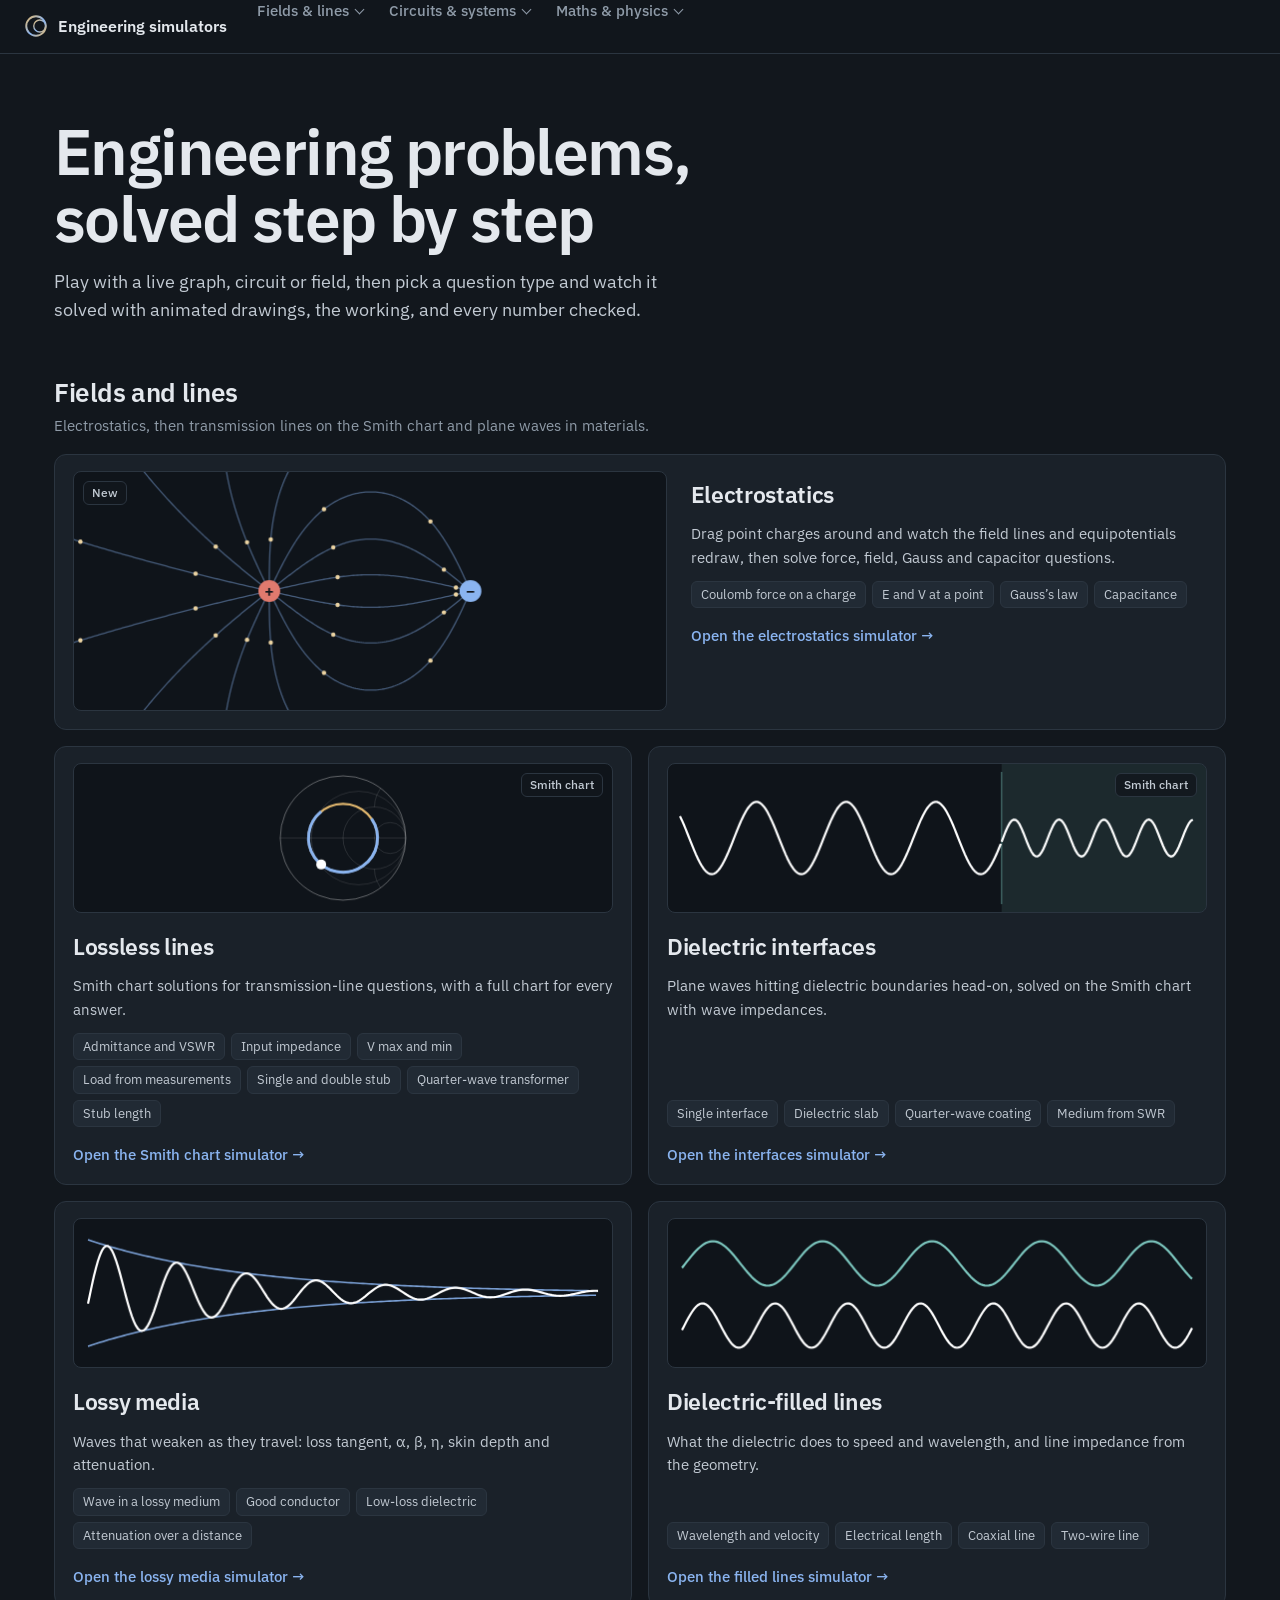
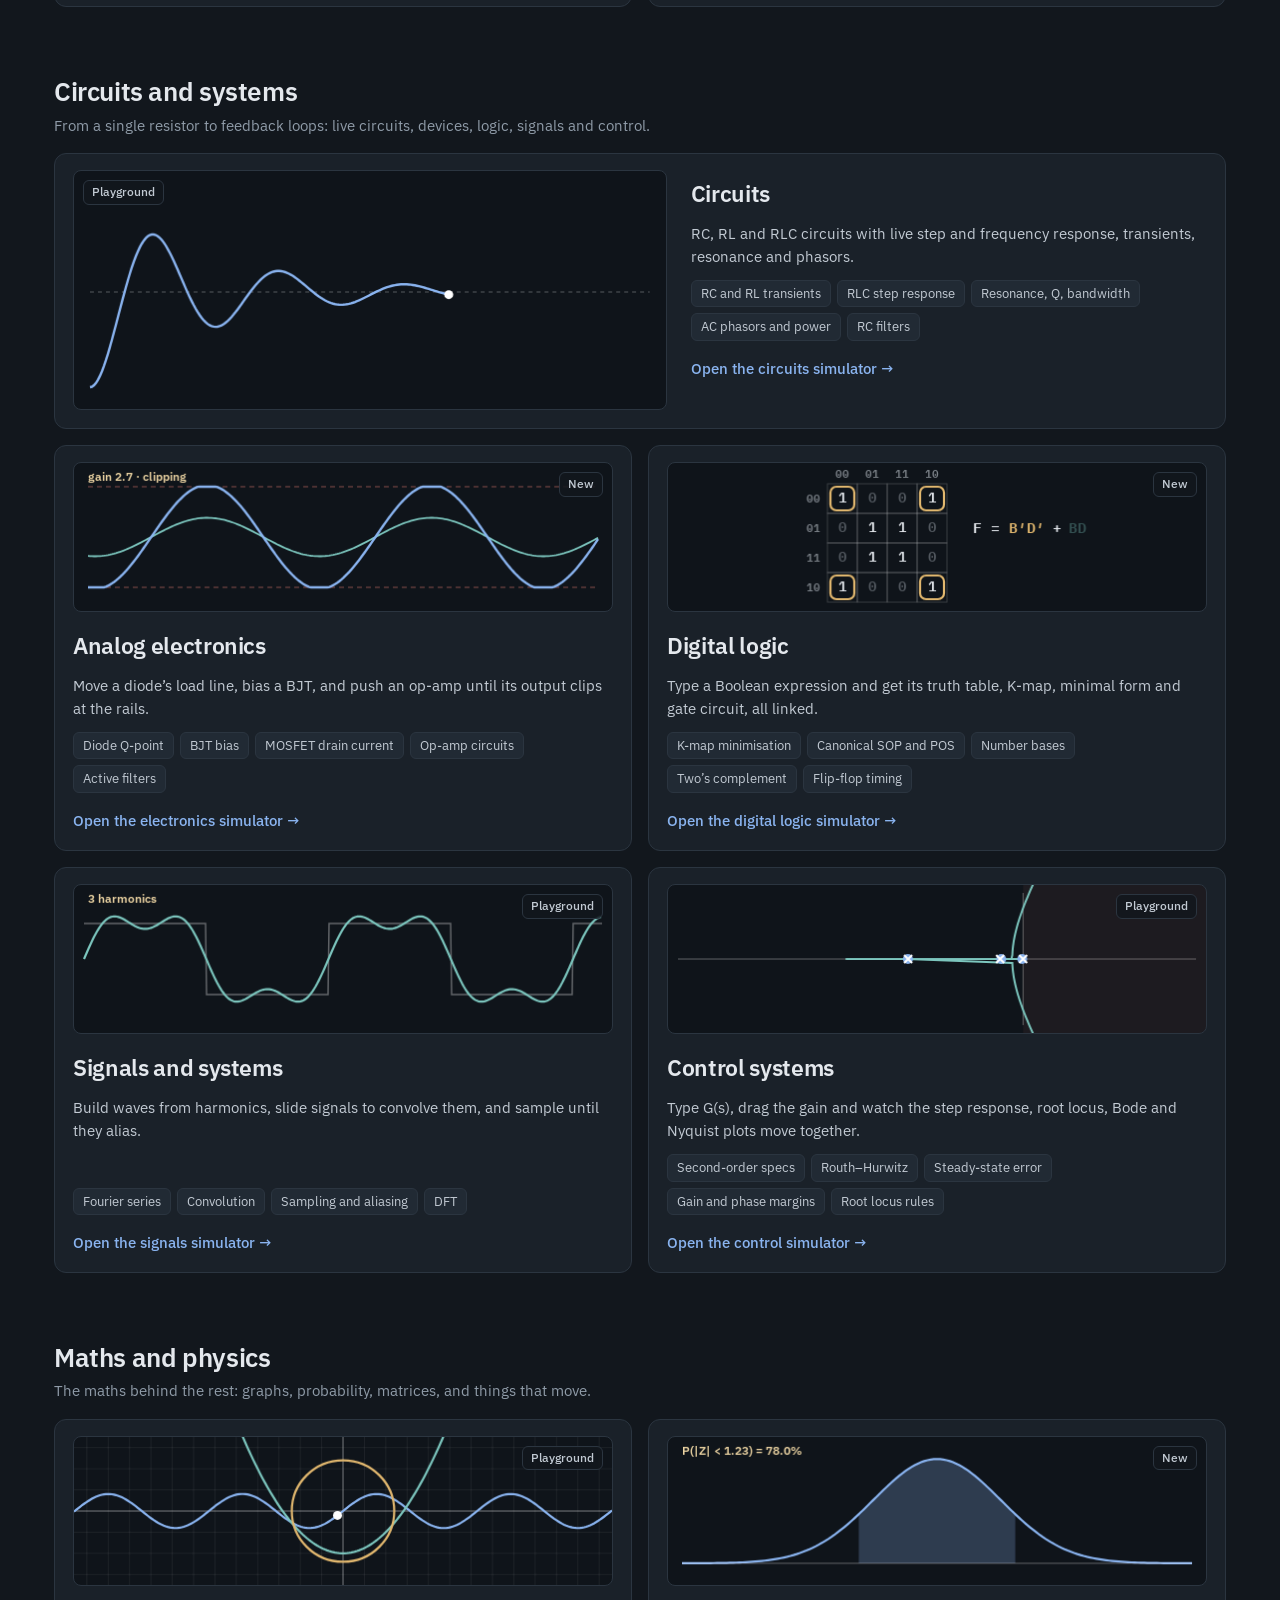
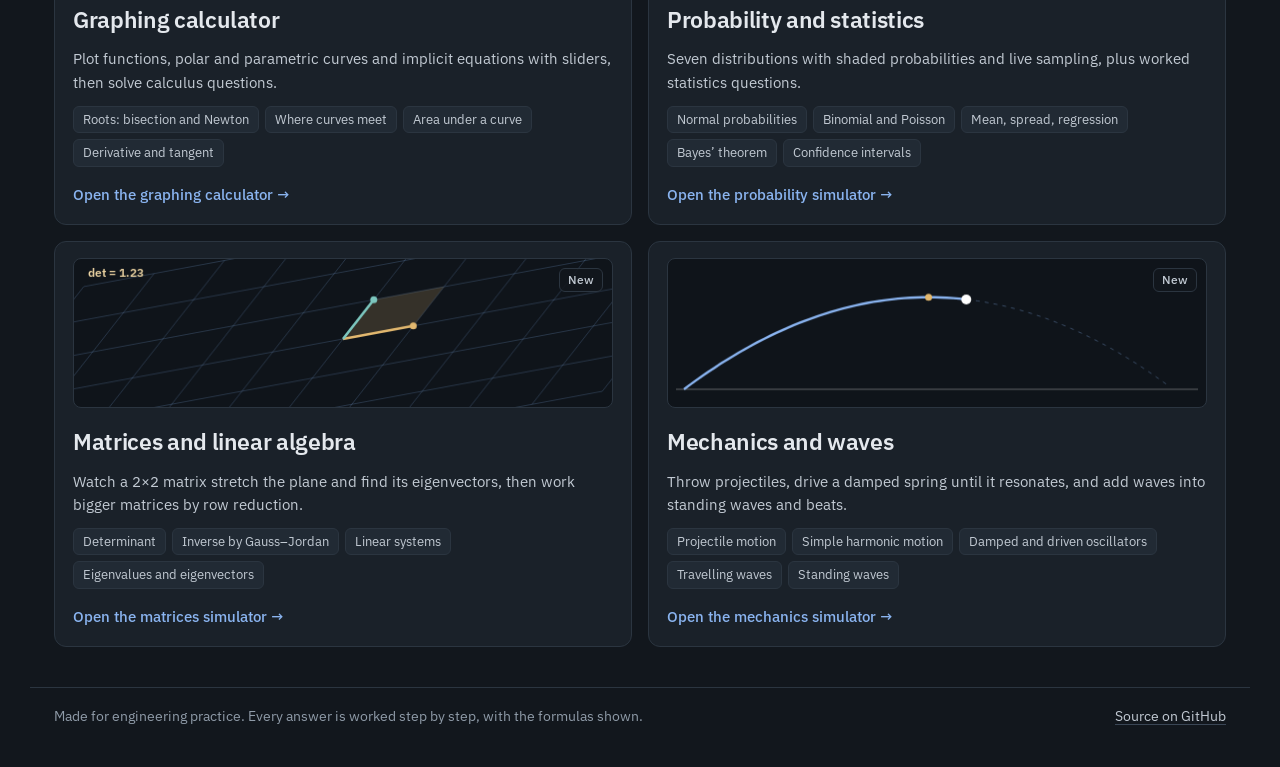
==== commit e5434e84: "Add six new simulators and grouped navigation New pages, each with a playground and step-by-step que" ====
--- a/index.html
+++ b/index.html
@@ -3,8 +3,8 @@
 <head>
 <meta charset="utf-8">
 <meta name="viewport" content="width=device-width, initial-scale=1">
-<title>Engineering simulators — graphing, circuits, signals, control and EMTI</title>
-<meta name="description" content="Animated, step-by-step engineering simulators: a graphing calculator, circuits, signals and systems, control systems, and EMTI (Smith chart, interfaces, lossy media, filled lines).">
+<title>Engineering simulators — fields, circuits, logic, signals, control, maths and mechanics</title>
+<meta name="description" content="Animated, step-by-step engineering simulators: electrostatics and EMTI (Smith chart, interfaces, lossy media, filled lines), circuits, analog electronics, digital logic, signals, control, graphing, probability, matrices and mechanics.">
 <meta name="theme-color" content="#12171D">
 <link rel="icon" href="data:image/svg+xml,%3Csvg xmlns='http://www.w3.org/2000/svg' viewBox='0 0 32 32'%3E%3Cdefs%3E%3ClinearGradient id='g' x1='0' y1='0' x2='1' y2='1'%3E%3Cstop offset='0' stop-color='%23E2B86F'/%3E%3Cstop offset='.55' stop-color='%238AB4F0'/%3E%3Cstop offset='1' stop-color='%238AB4F0'/%3E%3C/linearGradient%3E%3C/defs%3E%3Ccircle cx='16' cy='16' r='14' fill='none' stroke='url(%23g)' stroke-width='3'/%3E%3Ccircle cx='21' cy='16' r='9' fill='none' stroke='url(%23g)' stroke-width='2'/%3E%3Cline x1='2' y1='16' x2='30' y2='16' stroke='url(%23g)' stroke-width='2'/%3E%3C/svg%3E">
 <link rel="preconnect" href="https://fonts.googleapis.com">
@@ -19,15 +19,105 @@
     function go(){ var h = location.hash.slice(1); if (old.indexOf(h) >= 0) location.replace('lossless.html#' + h); }
     go(); window.addEventListener('hashchange', go); })();
 </script>
-<nav class="topnav" aria-label="Simulators"><a class="brand" href="index.html"><svg viewBox="0 0 32 32" aria-hidden="true"><defs><linearGradient id="bg" x1="0" y1="0" x2="1" y2="1"><stop offset="0" stop-color="#E2B86F"/><stop offset=".55" stop-color="#8AB4F0"/><stop offset="1" stop-color="#E2B86F"/></linearGradient></defs><circle cx="16" cy="16" r="13" fill="none" stroke="url(#bg)" stroke-width="2.6"/><circle cx="21" cy="16" r="8" fill="none" stroke="url(#bg)" stroke-width="1.8"/><path d="M3 16 H29" stroke="url(#bg)" stroke-width="1.8"/></svg><span>Engineering simulators</span></a><div class="navlinks"><a href="lossless.html">Lossless lines</a><a href="interfaces.html">Dielectric interfaces</a><a href="lossy-media.html">Lossy media</a><a href="filled-lines.html">Filled lines</a><a href="graph.html">Graphing</a><a href="circuits.html">Circuits</a><a href="signals.html">Signals</a><a href="control.html">Control</a></div><script>(function(){var a=document.querySelector(".navlinks [aria-current]");if(a){var p=a.parentNode;if(p.scrollWidth>p.clientWidth)p.scrollLeft=a.offsetLeft-p.offsetLeft-p.clientWidth/2+a.offsetWidth/2;}})();</script></nav>
+<nav class="topnav" aria-label="Simulators"><a class="brand" href="index.html"><svg viewBox="0 0 32 32" aria-hidden="true"><defs><linearGradient id="bg" x1="0" y1="0" x2="1" y2="1"><stop offset="0" stop-color="#E2B86F"/><stop offset=".55" stop-color="#8AB4F0"/><stop offset="1" stop-color="#E2B86F"/></linearGradient></defs><circle cx="16" cy="16" r="13" fill="none" stroke="url(#bg)" stroke-width="2.6"/><circle cx="21" cy="16" r="8" fill="none" stroke="url(#bg)" stroke-width="1.8"/><path d="M3 16 H29" stroke="url(#bg)" stroke-width="1.8"/></svg><span>Engineering simulators</span></a><div class="navlinks"><details class="ng"><summary><span>Fields<span class="ng-rest"> &amp; lines</span></span></summary><div class="ngm"><a href="electrostatics.html"><b>Electrostatics</b><span>Charges, field lines, Gauss, capacitors</span></a><a href="lossless.html"><b>Lossless lines</b><span>Smith chart, VSWR, stubs</span></a><a href="interfaces.html"><b>Dielectric interfaces</b><span>Reflection and transmission</span></a><a href="lossy-media.html"><b>Lossy media</b><span>Skin depth, loss tangent</span></a><a href="filled-lines.html"><b>Filled lines</b><span>Coax, twin-lead, microstrip</span></a></div></details><details class="ng"><summary><span>Circuits<span class="ng-rest"> &amp; systems</span></span></summary><div class="ngm"><a href="circuits.html"><b>Circuits</b><span>DC, AC phasors, transients</span></a><a href="electronics.html"><b>Analog electronics</b><span>Diodes, BJTs, MOSFETs, op-amps</span></a><a href="logic.html"><b>Digital logic</b><span>K-maps, number bases, flip-flops</span></a><a href="signals.html"><b>Signals</b><span>Fourier, convolution, sampling</span></a><a href="control.html"><b>Control</b><span>Step response, Bode, root locus</span></a></div></details><details class="ng"><summary><span>Maths<span class="ng-rest"> &amp; physics</span></span></summary><div class="ngm"><a href="graph.html"><b>Graphing</b><span>Plot functions, roots, areas</span></a><a href="probability.html"><b>Probability</b><span>Distributions, Bayes, intervals</span></a><a href="matrices.html"><b>Matrices</b><span>Determinants, systems, eigenvalues</span></a><a href="mechanics.html"><b>Mechanics &amp; waves</b><span>Projectiles, oscillators, waves</span></a></div></details></div><script>(function(){var d=document.querySelectorAll(".topnav details");d.forEach(function(x){x.addEventListener("toggle",function(){if(x.open)d.forEach(function(y){if(y!==x)y.open=false;});});});document.addEventListener("click",function(e){d.forEach(function(x){if(x.open&&!x.contains(e.target))x.open=false;});});document.addEventListener("keydown",function(e){if(e.key==="Escape")d.forEach(function(x){if(x.open){x.open=false;x.querySelector("summary").focus();}});});})();</script></nav>
 <header class="home-hero">
   <h1 class="rise">Engineering problems, solved step by step</h1>
-  <p class="rise d1">Play with a live graph or circuit, then pick a question type and watch it solved with animated drawings, the working, and every number checked.</p>
+  <p class="rise d1">Play with a live graph, circuit or field, then pick a question type and watch it solved with animated drawings, the working, and every number checked.</p>
 </header>
 
 <main class="home-main">
-<section class="group" aria-labelledby="gTools">
-  <div class="group-head"><h2 id="gTools">Graphs and systems</h2><p>Each page has a playground with sliders and live plots, plus step-by-step question types.</p></div>
+<section class="group" aria-labelledby="gFields">
+  <div class="group-head"><h2 id="gFields">Fields and lines</h2><p>Electrostatics, then transmission lines on the Smith chart and plane waves in materials.</p></div>
+  <div class="families">
+  <a class="family rise d1 wide" href="electrostatics.html">
+    <canvas data-preview="field" aria-hidden="true"></canvas>
+    <h2>Electrostatics</h2>
+    <p>Drag point charges around and watch the field lines and equipotentials redraw, then solve force, field, Gauss and capacitor questions.</p>
+    <ul><li>Coulomb force on a charge</li><li>E and V at a point</li><li>Gauss’s law</li><li>Capacitance</li></ul>
+    <span class="go">Open the electrostatics simulator →</span>
+    <span class="tag">New</span>
+  </a>
+  <a class="family rise d2" href="lossless.html">
+    <canvas data-preview="smith" aria-hidden="true"></canvas>
+    <h2>Lossless lines</h2>
+    <p>Smith chart solutions for transmission-line questions, with a full chart for every answer.</p>
+    <ul><li>Admittance and VSWR</li><li>Input impedance</li><li>V max and min</li><li>Load from measurements</li><li>Single and double stub</li><li>Quarter-wave transformer</li><li>Stub length</li></ul>
+    <span class="go">Open the Smith chart simulator →</span>
+    <span class="tag">Smith chart</span>
+  </a>
+  <a class="family rise d3" href="interfaces.html">
+    <canvas data-preview="interface" aria-hidden="true"></canvas>
+    <h2>Dielectric interfaces</h2>
+    <p>Plane waves hitting dielectric boundaries head-on, solved on the Smith chart with wave impedances.</p>
+    <ul><li>Single interface</li><li>Dielectric slab</li><li>Quarter-wave coating</li><li>Medium from SWR</li></ul>
+    <span class="go">Open the interfaces simulator →</span>
+    <span class="tag">Smith chart</span>
+  </a>
+  <a class="family rise d2" href="lossy-media.html">
+    <canvas data-preview="lossy" aria-hidden="true"></canvas>
+    <h2>Lossy media</h2>
+    <p>Waves that weaken as they travel: loss tangent, α, β, η, skin depth and attenuation.</p>
+    <ul><li>Wave in a lossy medium</li><li>Good conductor</li><li>Low-loss dielectric</li><li>Attenuation over a distance</li></ul>
+    <span class="go">Open the lossy media simulator →</span>
+  </a>
+  <a class="family rise d3" href="filled-lines.html">
+    <canvas data-preview="filled" aria-hidden="true"></canvas>
+    <h2>Dielectric-filled lines</h2>
+    <p>What the dielectric does to speed and wavelength, and line impedance from the geometry.</p>
+    <ul><li>Wavelength and velocity</li><li>Electrical length</li><li>Coaxial line</li><li>Two-wire line</li></ul>
+    <span class="go">Open the filled lines simulator →</span>
+  </a>
+  </div>
+</section>
+
+<section class="group" aria-labelledby="gCircuits">
+  <div class="group-head"><h2 id="gCircuits">Circuits and systems</h2><p>From a single resistor to feedback loops: live circuits, devices, logic, signals and control.</p></div>
+  <div class="families">
+  <a class="family rise d1 wide" href="circuits.html">
+    <canvas data-preview="circuit" aria-hidden="true"></canvas>
+    <h2>Circuits</h2>
+    <p>RC, RL and RLC circuits with live step and frequency response, transients, resonance and phasors.</p>
+    <ul><li>RC and RL transients</li><li>RLC step response</li><li>Resonance, Q, bandwidth</li><li>AC phasors and power</li><li>RC filters</li></ul>
+    <span class="go">Open the circuits simulator →</span>
+    <span class="tag">Playground</span>
+  </a>
+  <a class="family rise d2" href="electronics.html">
+    <canvas data-preview="amp" aria-hidden="true"></canvas>
+    <h2>Analog electronics</h2>
+    <p>Move a diode’s load line, bias a BJT, and push an op-amp until its output clips at the rails.</p>
+    <ul><li>Diode Q-point</li><li>BJT bias</li><li>MOSFET drain current</li><li>Op-amp circuits</li><li>Active filters</li></ul>
+    <span class="go">Open the electronics simulator →</span>
+    <span class="tag">New</span>
+  </a>
+  <a class="family rise d3" href="logic.html">
+    <canvas data-preview="kmap" aria-hidden="true"></canvas>
+    <h2>Digital logic</h2>
+    <p>Type a Boolean expression and get its truth table, K-map, minimal form and gate circuit, all linked.</p>
+    <ul><li>K-map minimisation</li><li>Canonical SOP and POS</li><li>Number bases</li><li>Two’s complement</li><li>Flip-flop timing</li></ul>
+    <span class="go">Open the digital logic simulator →</span>
+    <span class="tag">New</span>
+  </a>
+  <a class="family rise d2" href="signals.html">
+    <canvas data-preview="signals" aria-hidden="true"></canvas>
+    <h2>Signals and systems</h2>
+    <p>Build waves from harmonics, slide signals to convolve them, and sample until they alias.</p>
+    <ul><li>Fourier series</li><li>Convolution</li><li>Sampling and aliasing</li><li>DFT</li></ul>
+    <span class="go">Open the signals simulator →</span>
+    <span class="tag">Playground</span>
+  </a>
+  <a class="family rise d3" href="control.html">
+    <canvas data-preview="control" aria-hidden="true"></canvas>
+    <h2>Control systems</h2>
+    <p>Type G(s), drag the gain and watch the step response, root locus, Bode and Nyquist plots move together.</p>
+    <ul><li>Second-order specs</li><li>Routh–Hurwitz</li><li>Steady-state error</li><li>Gain and phase margins</li><li>Root locus rules</li></ul>
+    <span class="go">Open the control simulator →</span>
+    <span class="tag">Playground</span>
+  </a>
+  </div>
+</section>
+
+<section class="group" aria-labelledby="gMaths">
+  <div class="group-head"><h2 id="gMaths">Maths and physics</h2><p>The maths behind the rest: graphs, probability, matrices, and things that move.</p></div>
   <div class="families">
   <a class="family rise d1" href="graph.html">
     <canvas data-preview="graph" aria-hidden="true"></canvas>
@@ -37,65 +127,29 @@
     <span class="go">Open the graphing calculator →</span>
     <span class="tag">Playground</span>
   </a>
-  <a class="family rise d2" href="circuits.html">
-    <canvas data-preview="circuit" aria-hidden="true"></canvas>
-    <h2>Circuits</h2>
-    <p>RC, RL and RLC circuits with live step and frequency response, transients, resonance and phasors.</p>
-    <ul><li>RC and RL transients</li><li>RLC step response</li><li>Resonance, Q, bandwidth</li><li>AC phasors and power</li><li>RC filters</li></ul>
-    <span class="go">Open the circuits simulator →</span>
-    <span class="tag">Playground</span>
-  </a>
-  <a class="family rise d3" href="signals.html">
-    <canvas data-preview="signals" aria-hidden="true"></canvas>
-    <h2>Signals and systems</h2>
-    <p>Build waves from harmonics, slide signals to convolve them, and sample until they alias.</p>
-    <ul><li>Fourier series</li><li>Convolution</li><li>Sampling and aliasing</li><li>DFT</li></ul>
-    <span class="go">Open the signals simulator →</span>
-    <span class="tag">Playground</span>
-  </a>
-  <a class="family rise d4" href="control.html">
-    <canvas data-preview="control" aria-hidden="true"></canvas>
-    <h2>Control systems</h2>
-    <p>Type G(s), drag the gain and watch the step response, root locus, Bode and Nyquist plots move together.</p>
-    <ul><li>Second-order specs</li><li>Routh–Hurwitz</li><li>Steady-state error</li><li>Gain and phase margins</li><li>Root locus rules</li></ul>
-    <span class="go">Open the control simulator →</span>
-    <span class="tag">Playground</span>
-  </a>
-  </div>
-</section>
-
-<section class="group" aria-labelledby="gEmti">
-  <div class="group-head"><h2 id="gEmti">EMTI: lines and waves</h2><p>Transmission lines on the Smith chart and plane waves in materials.</p></div>
-  <div class="families">
-  <a class="family rise d1" href="lossless.html">
-    <canvas data-preview="smith" aria-hidden="true"></canvas>
-    <h2>Lossless lines</h2>
-    <p>Smith chart solutions for transmission-line questions, with a full chart for every answer.</p>
-    <ul><li>Admittance and VSWR</li><li>Input impedance</li><li>V max and min</li><li>Load from measurements</li><li>Single and double stub</li><li>Quarter-wave transformer</li><li>Stub length</li></ul>
-    <span class="go">Open the Smith chart simulator →</span>
-    <span class="tag">Smith chart</span>
-  </a>
-  <a class="family rise d2" href="interfaces.html">
-    <canvas data-preview="interface" aria-hidden="true"></canvas>
-    <h2>Dielectric interfaces</h2>
-    <p>Plane waves hitting dielectric boundaries head-on, solved on the Smith chart with wave impedances.</p>
-    <ul><li>Single interface</li><li>Dielectric slab</li><li>Quarter-wave coating</li><li>Medium from SWR</li></ul>
-    <span class="go">Open the interfaces simulator →</span>
-    <span class="tag">Smith chart</span>
-  </a>
-  <a class="family rise d3" href="lossy-media.html">
-    <canvas data-preview="lossy" aria-hidden="true"></canvas>
-    <h2>Lossy media</h2>
-    <p>Waves that weaken as they travel: loss tangent, α, β, η, skin depth and attenuation.</p>
-    <ul><li>Wave in a lossy medium</li><li>Good conductor</li><li>Low-loss dielectric</li><li>Attenuation over a distance</li></ul>
-    <span class="go">Open the lossy media simulator →</span>
-  </a>
-  <a class="family rise d4" href="filled-lines.html">
-    <canvas data-preview="filled" aria-hidden="true"></canvas>
-    <h2>Dielectric-filled lines</h2>
-    <p>What the dielectric does to speed and wavelength, and line impedance from the geometry.</p>
-    <ul><li>Wavelength and velocity</li><li>Electrical length</li><li>Coaxial line</li><li>Two-wire line</li></ul>
-    <span class="go">Open the filled lines simulator →</span>
+  <a class="family rise d2" href="probability.html">
+    <canvas data-preview="normal" aria-hidden="true"></canvas>
+    <h2>Probability and statistics</h2>
+    <p>Seven distributions with shaded probabilities and live sampling, plus worked statistics questions.</p>
+    <ul><li>Normal probabilities</li><li>Binomial and Poisson</li><li>Mean, spread, regression</li><li>Bayes’ theorem</li><li>Confidence intervals</li></ul>
+    <span class="go">Open the probability simulator →</span>
+    <span class="tag">New</span>
+  </a>
+  <a class="family rise d1" href="matrices.html">
+    <canvas data-preview="matrix" aria-hidden="true"></canvas>
+    <h2>Matrices and linear algebra</h2>
+    <p>Watch a 2×2 matrix stretch the plane and find its eigenvectors, then work bigger matrices by row reduction.</p>
+    <ul><li>Determinant</li><li>Inverse by Gauss–Jordan</li><li>Linear systems</li><li>Eigenvalues and eigenvectors</li></ul>
+    <span class="go">Open the matrices simulator →</span>
+    <span class="tag">New</span>
+  </a>
+  <a class="family rise d2" href="mechanics.html">
+    <canvas data-preview="projectile" aria-hidden="true"></canvas>
+    <h2>Mechanics and waves</h2>
+    <p>Throw projectiles, drive a damped spring until it resonates, and add waves into standing waves and beats.</p>
+    <ul><li>Projectile motion</li><li>Simple harmonic motion</li><li>Damped and driven oscillators</li><li>Travelling waves</li><li>Standing waves</li></ul>
+    <span class="go">Open the mechanics simulator →</span>
+    <span class="tag">New</span>
   </a>
   </div>
 </section>
@@ -144,7 +198,7 @@
       c.beginPath(); c.arc(ox, oy, 2.4*u, 0, TAU); c.strokeStyle = '#E2B86F'; c.lineWidth = 2.2; c.stroke();
       var tx = 3.2*Math.sin(ph*0.4); c.fillStyle = '#fff'; c.beginPath(); c.arc(ox + tx*u, oy - u*A*Math.sin(tx), 4.5, 0, TAU); c.fill();
     } else if (it.kind === 'circuit'){
-      var x0c = 16, x1c = W - 16, yb = H - 22, yt = 26, fin = yb - (yb - yt)*0.62, prog = reduce ? 1 : (ph/TAU*0.5) % 1;
+      var x0c = 16, x1c = W - 16, yb = H - 22, yt = 26, fin = yb - (yb - yt)*0.5, prog = reduce ? 1 : (ph/TAU*0.5) % 1;
       c.strokeStyle = 'rgba(255,255,255,.3)'; c.setLineDash([4, 4]); c.beginPath(); c.moveTo(x0c, fin); c.lineTo(x1c, fin); c.stroke(); c.setLineDash([]);
       c.beginPath(); var last = null;
       for (var xc = x0c; xc <= x0c + (x1c - x0c)*prog; xc += 2){ var tt = (xc - x0c)/(x1c - x0c)*14, v = 1 - Math.exp(-0.32*tt)*(Math.cos(2*tt) + 0.16*Math.sin(2*tt)), yc = yb - (fin < yb ? (yb - fin) : 0)*v; xc === x0c ? c.moveTo(xc, yc) : c.lineTo(xc, yc); last = [xc, yc]; }
@@ -172,6 +226,52 @@
       c.strokeStyle = '#7CC6BE'; c.lineWidth = 2; br.forEach(function(b){ c.beginPath(); b.forEach(function(r, i){ var X = cxl + r[0]*sc, Y = cyl - r[1]*sc; i ? c.lineTo(X, Y) : c.moveTo(X, Y); }); c.stroke(); });
       var Kn = Math.pow(10, -1 + 2.4*(0.5 + 0.5*Math.sin(ph*0.5))); cub(Kn).forEach(function(r){ c.fillStyle = '#8AB4F0'; c.beginPath(); c.arc(cxl + r[0]*sc, cyl - r[1]*sc, 5, 0, TAU); c.fill(); });
       [[0, 0], [-1, 0], [-5, 0]].forEach(function(p2){ var X = cxl + p2[0]*sc, Y = cyl; c.strokeStyle = '#fff'; c.lineWidth = 2; c.beginPath(); c.moveTo(X - 4, Y - 4); c.lineTo(X + 4, Y + 4); c.moveTo(X - 4, Y + 4); c.lineTo(X + 4, Y - 4); c.stroke(); });
+    } else if (it.kind === 'field'){
+      if (!it.lines || it.lw !== W){ it.lw = W; it.lines = []; var qa = [W*0.33, H/2], qb = [W*0.67, H/2];
+        for (var n = 0; n < 14; n++){ var an = TAU*(n + 0.5)/14, p = [qa[0] + 8*Math.cos(an), qa[1] + 8*Math.sin(an)], L = [p.slice()];
+          for (var st = 0; st < 900; st++){ var dx1 = p[0] - qa[0], dy1 = p[1] - qa[1], dx2 = p[0] - qb[0], dy2 = p[1] - qb[1], r1 = Math.pow(dx1*dx1 + dy1*dy1, 1.5), r2 = Math.pow(dx2*dx2 + dy2*dy2, 1.5), ex = dx1/r1 - dx2/r2, ey = dy1/r1 - dy2/r2, m = Math.hypot(ex, ey) || 1;
+            p = [p[0] + 2*ex/m, p[1] + 2*ey/m]; L.push(p.slice()); if (Math.hypot(p[0] - qb[0], p[1] - qb[1]) < 7 || p[0] < -20 || p[0] > W + 20 || p[1] < -20 || p[1] > H + 20) break; }
+          it.lines.push(L); } it.qa = qa; it.qb = qb; }
+      c.lineWidth = 1.3; c.strokeStyle = 'rgba(138,180,240,.45)'; it.lines.forEach(function(L){ c.beginPath(); L.forEach(function(p, i){ i ? c.lineTo(p[0], p[1]) : c.moveTo(p[0], p[1]); }); c.stroke(); });
+      c.fillStyle = '#EBD3A2'; it.lines.forEach(function(L){ var k = Math.floor(((ph/TAU*0.25) % 1)*L.length) % L.length; for (var j = k % 60; j < L.length; j += 60){ c.beginPath(); c.arc(L[j][0], L[j][1], 2.2, 0, TAU); c.fill(); } });
+      [[it.qa, '#E07A6E', '+'], [it.qb, '#8AB4F0', '−']].forEach(function(q){ c.fillStyle = q[1]; c.beginPath(); c.arc(q[0][0], q[0][1], 11, 0, TAU); c.fill(); c.fillStyle = '#12171D'; c.font = '600 16px IBM Plex Sans, system-ui, sans-serif'; c.textAlign = 'center'; c.textBaseline = 'middle'; c.fillText(q[2], q[0][0], q[0][1] + 1); });
+      c.textAlign = 'left'; c.textBaseline = 'alphabetic';
+    } else if (it.kind === 'amp'){
+      var x0a = 14, x1a = W - 14, mida = H/2, rail = H*0.34, gain = 2.2 + 1.6*Math.sin(ph*0.35);
+      c.strokeStyle = 'rgba(224,122,110,.6)'; c.setLineDash([5, 4]); c.lineWidth = 1; c.beginPath(); c.moveTo(x0a, mida - rail); c.lineTo(x1a, mida - rail); c.moveTo(x0a, mida + rail); c.lineTo(x1a, mida + rail); c.stroke(); c.setLineDash([]);
+      var vin = function(x){ return H*0.13*Math.sin(TAU*(x - x0a)/(W/2.4) - ph); };
+      c.beginPath(); for (var xa = x0a; xa <= x1a; xa += 2){ var ya = mida - vin(xa); xa === x0a ? c.moveTo(xa, ya) : c.lineTo(xa, ya); } c.strokeStyle = '#7CC6BE'; c.lineWidth = 1.8; c.stroke();
+      c.beginPath(); for (var xb = x0a; xb <= x1a; xb += 2){ var yb2 = mida - Math.max(-rail, Math.min(rail, gain*vin(xb))); xb === x0a ? c.moveTo(xb, yb2) : c.lineTo(xb, yb2); } c.strokeStyle = '#8AB4F0'; c.lineWidth = 2.4; c.stroke();
+      c.fillStyle = '#EBD3A2'; c.font = '600 12px IBM Plex Sans, system-ui, sans-serif'; c.fillText('gain ' + gain.toFixed(1) + (gain*0.13 > 0.34 ? ' · clipping' : ''), 14, 18);
+    } else if (it.kind === 'kmap'){
+      var cs = Math.min((H - 30)/4, 34), gx0 = W/2 - 2*cs - 50, gy0 = (H - 4*cs)/2 + 6, ones = [[1,0,0,1],[0,1,1,0],[0,1,1,0],[1,0,0,1]], gsel = Math.floor(reduce ? 2 : (ph/TAU*0.5) % 3);
+      c.font = '600 11px IBM Plex Mono, monospace'; c.fillStyle = 'rgba(213,220,228,.55)'; c.textAlign = 'center'; ['00','01','11','10'].forEach(function(g, i){ c.fillText(g, gx0 + (i + 0.5)*cs, gy0 - 6); c.fillText(g, gx0 - 14, gy0 + (i + 0.62)*cs); });
+      for (var r = 0; r < 4; r++) for (var cc = 0; cc < 4; cc++){ c.strokeStyle = 'rgba(255,255,255,.18)'; c.lineWidth = 1; c.strokeRect(gx0 + cc*cs, gy0 + r*cs, cs, cs); c.fillStyle = ones[r][cc] ? '#E4E8ED' : 'rgba(213,220,228,.35)'; c.font = '600 14px IBM Plex Mono, monospace'; c.fillText(ones[r][cc], gx0 + (cc + 0.5)*cs, gy0 + (r + 0.64)*cs); }
+      c.lineWidth = 2.2; if (gsel !== 1){ c.strokeStyle = '#E2B86F'; [[0,0],[0,3],[3,0],[3,3]].forEach(function(q){ var rx = gx0 + q[1]*cs + 3, ry = gy0 + q[0]*cs + 3; c.beginPath(); c.roundRect ? c.roundRect(rx, ry, cs - 6, cs - 6, 6) : c.rect(rx, ry, cs - 6, cs - 6); c.stroke(); }); }
+      if (gsel !== 0){ c.strokeStyle = '#7CC6BE'; c.beginPath(); c.roundRect ? c.roundRect(gx0 + cs + 4, gy0 + cs + 4, 2*cs - 8, 2*cs - 8, 8) : c.rect(gx0 + cs + 4, gy0 + cs + 4, 2*cs - 8, 2*cs - 8); c.stroke(); }
+      c.textAlign = 'left'; c.font = '600 15px IBM Plex Mono, monospace'; var tx0 = gx0 + 4*cs + 26;
+      c.fillStyle = '#E4E8ED'; c.fillText('F =', tx0, H/2 - 4); c.fillStyle = gsel !== 1 ? '#E2B86F' : 'rgba(226,184,111,.35)'; c.fillText('B′D′', tx0 + 36, H/2 - 4); c.fillStyle = '#E4E8ED'; c.fillText('+', tx0 + 80, H/2 - 4); c.fillStyle = gsel !== 0 ? '#7CC6BE' : 'rgba(124,198,190,.35)'; c.fillText('BD', tx0 + 96, H/2 - 4);
+    } else if (it.kind === 'normal'){
+      var x0n = 14, x1n = W - 14, base = H - 22, sx = (x1n - x0n)/8, sy = (H - 44)/0.4, zc = 0.4 + 1.8*(0.5 + 0.5*Math.sin(ph*0.4)), pdf = function(z){ return Math.exp(-z*z/2)/Math.sqrt(TAU); }, Xn = function(z){ return (x0n + x1n)/2 + z*sx; };
+      c.beginPath(); c.moveTo(Xn(-zc), base); for (var z = -zc; z <= zc; z += 0.04) c.lineTo(Xn(z), base - sy*pdf(z)); c.lineTo(Xn(zc), base - sy*pdf(zc)); c.lineTo(Xn(zc), base); c.closePath(); c.fillStyle = 'rgba(138,180,240,.25)'; c.fill();
+      c.beginPath(); for (var z2 = -4; z2 <= 4; z2 += 0.05){ var yn = base - sy*pdf(z2); z2 === -4 ? c.moveTo(Xn(z2), yn) : c.lineTo(Xn(z2), yn); } c.strokeStyle = '#8AB4F0'; c.lineWidth = 2.2; c.stroke();
+      c.strokeStyle = 'rgba(255,255,255,.35)'; c.lineWidth = 1; c.beginPath(); c.moveTo(x0n, base); c.lineTo(x1n, base); c.stroke();
+      var tt2 = 1/(1 + 0.3275911*zc/Math.SQRT2), erf = 1 - (((((1.061405429*tt2 - 1.453152027)*tt2) + 1.421413741)*tt2 - 0.284496736)*tt2 + 0.254829592)*tt2*Math.exp(-zc*zc/2);
+      c.fillStyle = '#EBD3A2'; c.font = '600 12px IBM Plex Sans, system-ui, sans-serif'; c.fillText('P(|Z| < ' + zc.toFixed(2) + ') = ' + (100*erf).toFixed(1) + '%', 14, 18);
+    } else if (it.kind === 'matrix'){
+      var cxm = W/2, cym = H/2 + 6, um = H/3.4, sm = 0.5 - 0.5*Math.cos(ph*0.4), a11 = 1 + 0.6*sm, a12 = 0.7*sm, a21 = 0.3*sm, a22 = 1 - 0.1*sm, T = function(x, y){ return [cxm + um*(a11*x + a12*y), cym - um*(a21*x + a22*y)]; };
+      c.strokeStyle = 'rgba(138,180,240,.22)'; c.lineWidth = 1;
+      for (var gi = -5; gi <= 5; gi++){ var p1 = T(gi, -3), p2 = T(gi, 3), p3 = T(-5, gi), p4 = T(5, gi); c.beginPath(); c.moveTo(p1[0], p1[1]); c.lineTo(p2[0], p2[1]); c.moveTo(p3[0], p3[1]); c.lineTo(p4[0], p4[1]); c.stroke(); }
+      var q0 = T(0, 0), q1 = T(1, 0), q2 = T(1, 1), q3 = T(0, 1); c.fillStyle = 'rgba(226,184,111,.18)'; c.beginPath(); c.moveTo(q0[0], q0[1]); c.lineTo(q1[0], q1[1]); c.lineTo(q2[0], q2[1]); c.lineTo(q3[0], q3[1]); c.closePath(); c.fill();
+      [[q1, '#E2B86F'], [q3, '#7CC6BE']].forEach(function(v){ c.strokeStyle = v[1]; c.lineWidth = 2.6; c.beginPath(); c.moveTo(q0[0], q0[1]); c.lineTo(v[0][0], v[0][1]); c.stroke(); c.fillStyle = v[1]; c.beginPath(); c.arc(v[0][0], v[0][1], 3.5, 0, TAU); c.fill(); });
+      c.fillStyle = '#EBD3A2'; c.font = '600 12px IBM Plex Sans, system-ui, sans-serif'; c.fillText('det = ' + (a11*a22 - a12*a21).toFixed(2), 14, 18);
+    } else if (it.kind === 'projectile'){
+      var gxp = 16, gyp = H - 18, vx = (W - 40)/1.12, vy = (H - 44)*3.2, gp = 2*vy/1.1, Tp = 2*vy/gp, tp = reduce ? Tp*0.6 : (ph/TAU*0.45 % 1.25)*Tp*1.0;
+      c.strokeStyle = 'rgba(255,255,255,.35)'; c.lineWidth = 1; c.beginPath(); c.moveTo(8, gyp); c.lineTo(W - 8, gyp); c.stroke();
+      c.setLineDash([4, 5]); c.strokeStyle = 'rgba(138,180,240,.35)'; c.beginPath(); for (var s1 = 0; s1 <= Tp; s1 += Tp/80){ var xx = gxp + vx*s1, yy3 = gyp - (vy*s1 - gp*s1*s1/2); s1 ? c.lineTo(xx, yy3) : c.moveTo(xx, yy3); } c.stroke(); c.setLineDash([]);
+      var te = Math.min(tp, Tp); c.strokeStyle = '#8AB4F0'; c.lineWidth = 2.4; c.beginPath(); for (var s2 = 0; s2 <= te; s2 += Tp/80){ var xx2 = gxp + vx*s2, yy4 = gyp - (vy*s2 - gp*s2*s2/2); s2 ? c.lineTo(xx2, yy4) : c.moveTo(xx2, yy4); } c.stroke();
+      var bxp = gxp + vx*te, byp = gyp - (vy*te - gp*te*te/2); c.fillStyle = '#fff'; c.beginPath(); c.arc(bxp, byp, 5, 0, TAU); c.fill();
+      c.fillStyle = '#E2B86F'; c.beginPath(); c.arc(gxp + vx*Tp/2, gyp - vy*vy/(2*gp), 3.5, 0, TAU); c.fill();
     } else {
       wave(c, 14, W - 14, H*0.3, H*0.15, 110, ph, '#7CC6BE', 0, 8);
       wave(c, 14, W - 14, H*0.72, H*0.15, 73, ph, '#ffffff', 0, 10);
--- a/site.css
+++ b/site.css
@@ -86,7 +86,7 @@
   .ans:nth-child(2){animation-delay:.06s}
   @keyframes pop{from{opacity:0;transform:translateY(5px)}to{opacity:1;transform:none}}
   .ans .k{font-size:13px;font-weight:500;color:var(--muted)}
-  .ans .v{font-family:var(--mono);font-size:19px;white-space:nowrap;font-weight:600;margin:4px 0 2px;color:var(--text)}
+  .ans .v{font-family:var(--mono);font-size:19px;overflow-wrap:anywhere;font-weight:600;margin:4px 0 2px;color:var(--text)}
   .ans .s{font-size:12.5px;color:var(--muted)}
   .ans .s b,.ans .k b{color:var(--ink-2)}
   .ans.y{border-left-color:var(--sand)}
@@ -188,14 +188,25 @@
   .topnav{position:sticky;top:0;z-index:20;display:flex;align-items:center;gap:18px;padding:0 24px;min-height:54px;background:rgba(18,23,29,.94);border-bottom:1px solid var(--edge)}
   .topnav .brand{display:inline-flex;align-items:center;gap:10px;color:var(--text);text-decoration:none;font-weight:600;font-size:16px;white-space:nowrap}
   .topnav .brand svg{width:24px;height:24px}
-  .navlinks{display:flex;gap:2px;overflow-x:auto;scrollbar-width:none;align-self:stretch}
-  .navlinks::-webkit-scrollbar{display:none}
-  .navlinks a{display:flex;align-items:center;color:var(--muted);text-decoration:none;font-size:14.5px;font-weight:500;padding:0 11px;white-space:nowrap;border-bottom:2px solid transparent;transition:color .15s,border-color .15s}
-  .navlinks a:hover{color:var(--text)}
-  .navlinks a[aria-current="page"]{color:var(--text);border-bottom-color:var(--accent)}
+  .navlinks{display:flex;gap:2px;align-self:stretch}
+  .ng{position:relative;display:flex}
+  .ng summary{list-style:none;display:flex;align-items:center;gap:7px;cursor:pointer;color:var(--muted);font-size:14.5px;font-weight:500;padding:0 12px;white-space:nowrap;border-bottom:2px solid transparent;transition:color .15s,border-color .15s;user-select:none}
+  .ng summary::-webkit-details-marker{display:none}
+  .ng summary::after{content:"";width:6px;height:6px;border-right:1.6px solid currentColor;border-bottom:1.6px solid currentColor;transform:translateY(-2px) rotate(45deg);transition:transform .15s}
+  .ng[open] summary::after{transform:translateY(1px) rotate(-135deg)}
+  .ng summary:hover,.ng[open] summary{color:var(--text)}
+  .ng summary.here{color:var(--text);border-bottom-color:var(--accent)}
+  .ng summary:focus-visible{outline:2px solid var(--accent);outline-offset:-4px;border-radius:6px}
+  .ngm{position:absolute;top:calc(100% + 6px);left:0;min-width:300px;padding:6px;background:var(--surface-2);border:1px solid var(--edge);border-radius:10px;box-shadow:0 14px 34px rgba(0,0,0,.4);display:grid;gap:2px}
+  .ngm a{display:grid;gap:1px;padding:9px 12px;border-radius:7px;text-decoration:none;color:var(--text);border-left:2px solid transparent}
+  .ngm a b{font-weight:550;font-size:14.5px}
+  .ngm a span{font-size:12.5px;color:var(--muted)}
+  .ngm a:hover,.ngm a:focus-visible{background:rgba(138,180,240,.09);outline:none}
+  .ngm a[aria-current="page"]{border-left-color:var(--accent);background:rgba(138,180,240,.06)}
+  .ngm a[aria-current="page"] b{color:var(--accent)}
   .hero .kicker-link{display:inline-block;margin:0 0 14px;color:var(--sand);text-decoration:none;font-weight:500;font-size:14px}
   .hero .kicker-link:hover{color:var(--text)}
-  @media (max-width:640px){ .topnav{padding:0 14px;gap:8px} .topnav .brand span{display:none} }
+  @media (max-width:640px){ .topnav{padding:0 14px;gap:6px} .topnav .brand span{display:none} .ng summary{padding:0 9px} .ng-rest{display:none} .ng{position:static} .ngm{position:fixed;top:60px;left:10px;right:10px;min-width:0} }
 
   /* ---------- home page ---------- */
   .home-hero{max-width:1220px;margin:0 auto;padding:64px 24px 24px}
@@ -217,6 +228,11 @@
   .group-head{padding:24px 24px 0}
   .group-head h2{margin:0 0 2px;font-size:26px;letter-spacing:-.015em;font-weight:600}
   .group-head p{margin:0;color:var(--muted);font-size:15px}
+  @media (min-width:861px){
+    .family.wide{grid-column:1/-1;grid-template-columns:minmax(0,1.15fr) minmax(0,1fr);grid-template-rows:auto auto auto 1fr;column-gap:24px;align-content:start}
+    .family.wide canvas{grid-row:1/-1;height:240px}
+    .family.wide .tag{right:auto;left:28px}
+  }
   @media (max-width:860px){ .families{grid-template-columns:1fr} }
   @media (max-width:520px){ .group-head{padding-left:16px;padding-right:16px} }
   @media (max-width:520px){ .home-hero,.families{padding-left:16px;padding-right:16px} }
@@ -230,6 +246,7 @@
   .table td{padding:9px 6px;border-bottom:1px solid var(--edge);vertical-align:top}
   .table td:first-child{color:var(--ink-2)}
   .table td:last-child{font-family:var(--mono);color:var(--text);text-align:right;white-space:nowrap}
+  @media (max-width:640px){ .table td:last-child{white-space:normal;overflow-wrap:anywhere} }
   @media (max-width:940px){ .results-grid{grid-template-columns:1fr} }
   @media (max-width:520px){ .screen canvas{height:330px} .results{padding-left:16px;padding-right:16px} }
 
@@ -271,3 +288,12 @@
   .ex .sl button{font:inherit;font-size:12px;background:var(--surface-2);border:1px solid var(--edge-2);color:var(--text);border-radius:6px;padding:2px 8px;cursor:pointer}
   @media (max-width:940px){ .play-grid{grid-template-columns:1fr} .play-canvas .screen canvas{height:420px} }
   @media (max-width:520px){ .play{padding-left:16px;padding-right:16px} .play-canvas .screen canvas{height:340px} }
+  /* truth table on the logic page */
+  .ttwrap{max-height:300px;overflow:auto;border:1px solid var(--edge);border-radius:8px;background:var(--sunken)}
+  .tt{width:100%;border-collapse:collapse;font-family:var(--mono);font-size:12.5px;text-align:center}
+  .tt th{position:sticky;top:0;background:var(--surface-2);color:var(--ink-2);font-weight:600;padding:5px 4px}
+  .tt td{padding:3px 4px;border-top:1px solid var(--edge);color:var(--ink-2);cursor:pointer}
+  .tt td:first-child{color:var(--muted)}
+  .tt td.f{color:var(--text);font-weight:600}
+  .tt tr:hover td{background:rgba(138,180,240,.08)}
+  .tt tr.on td{background:rgba(226,184,111,.16);color:var(--text)}
